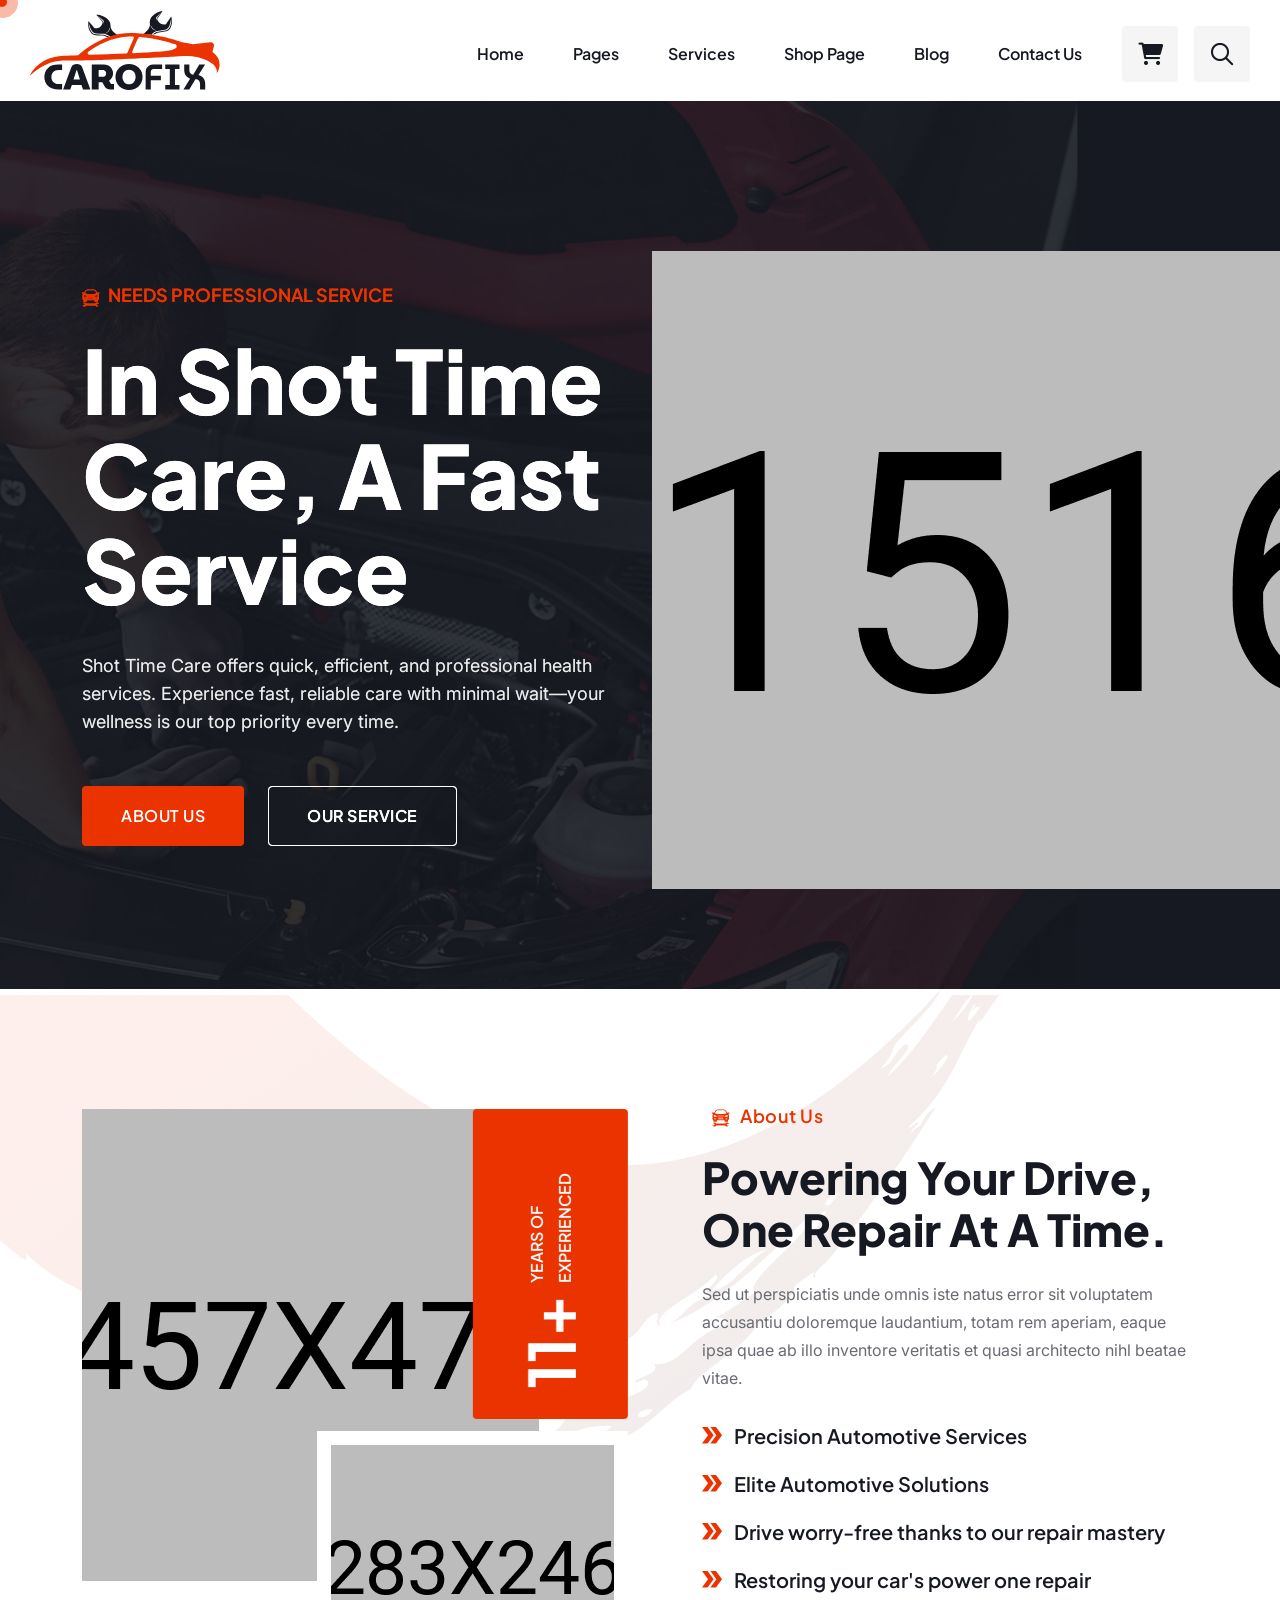
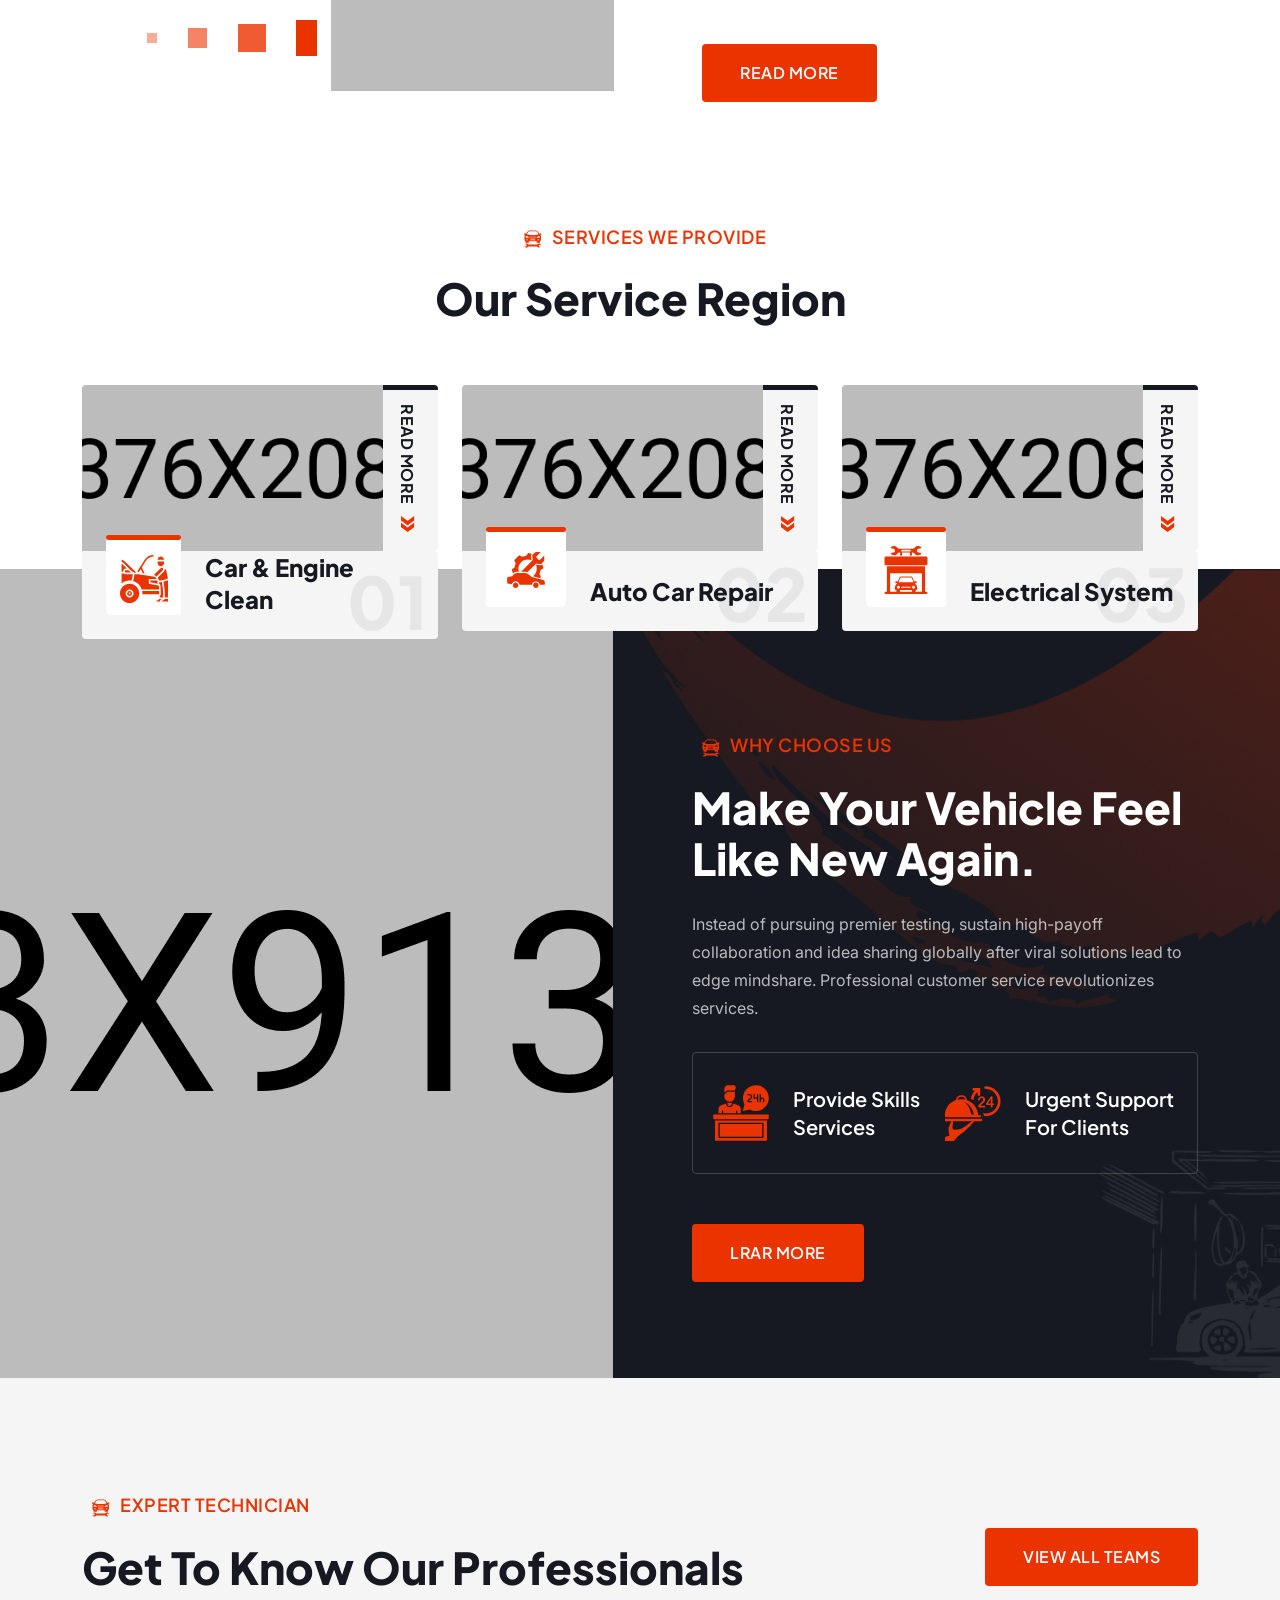
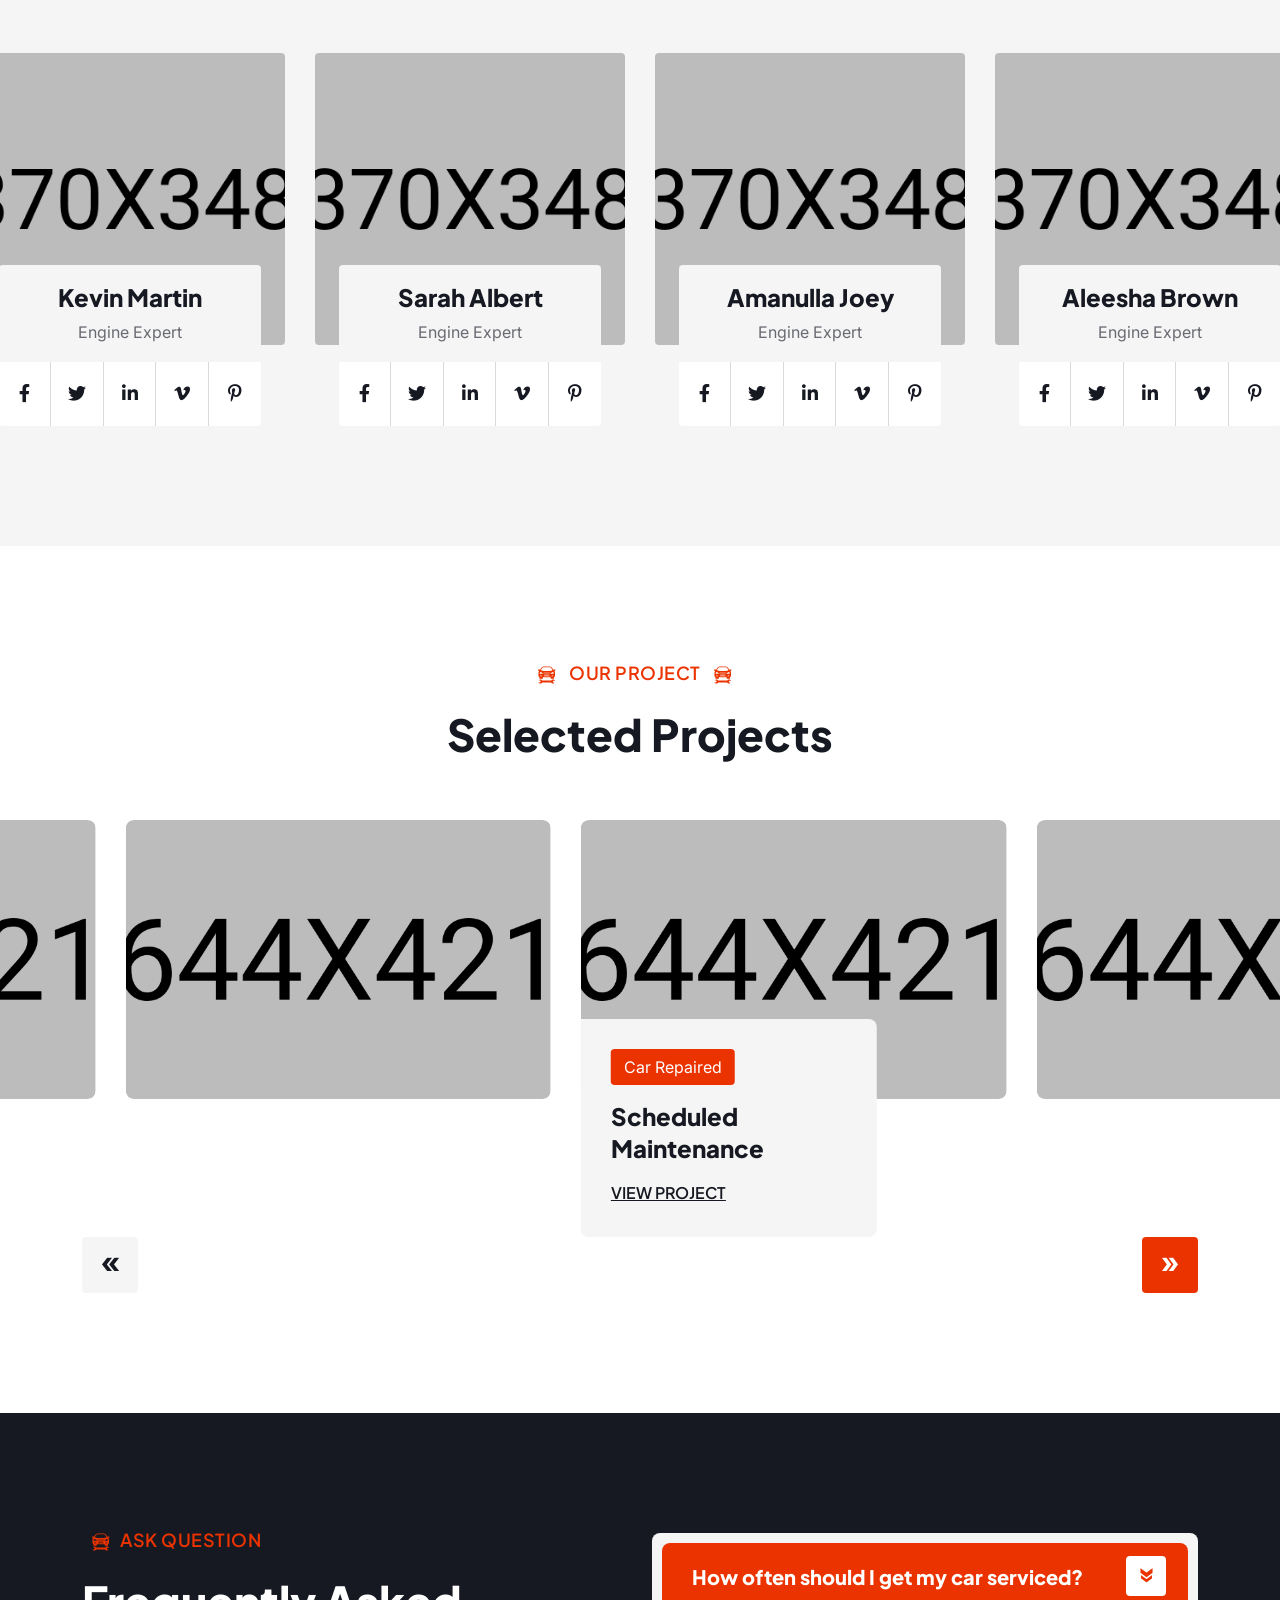
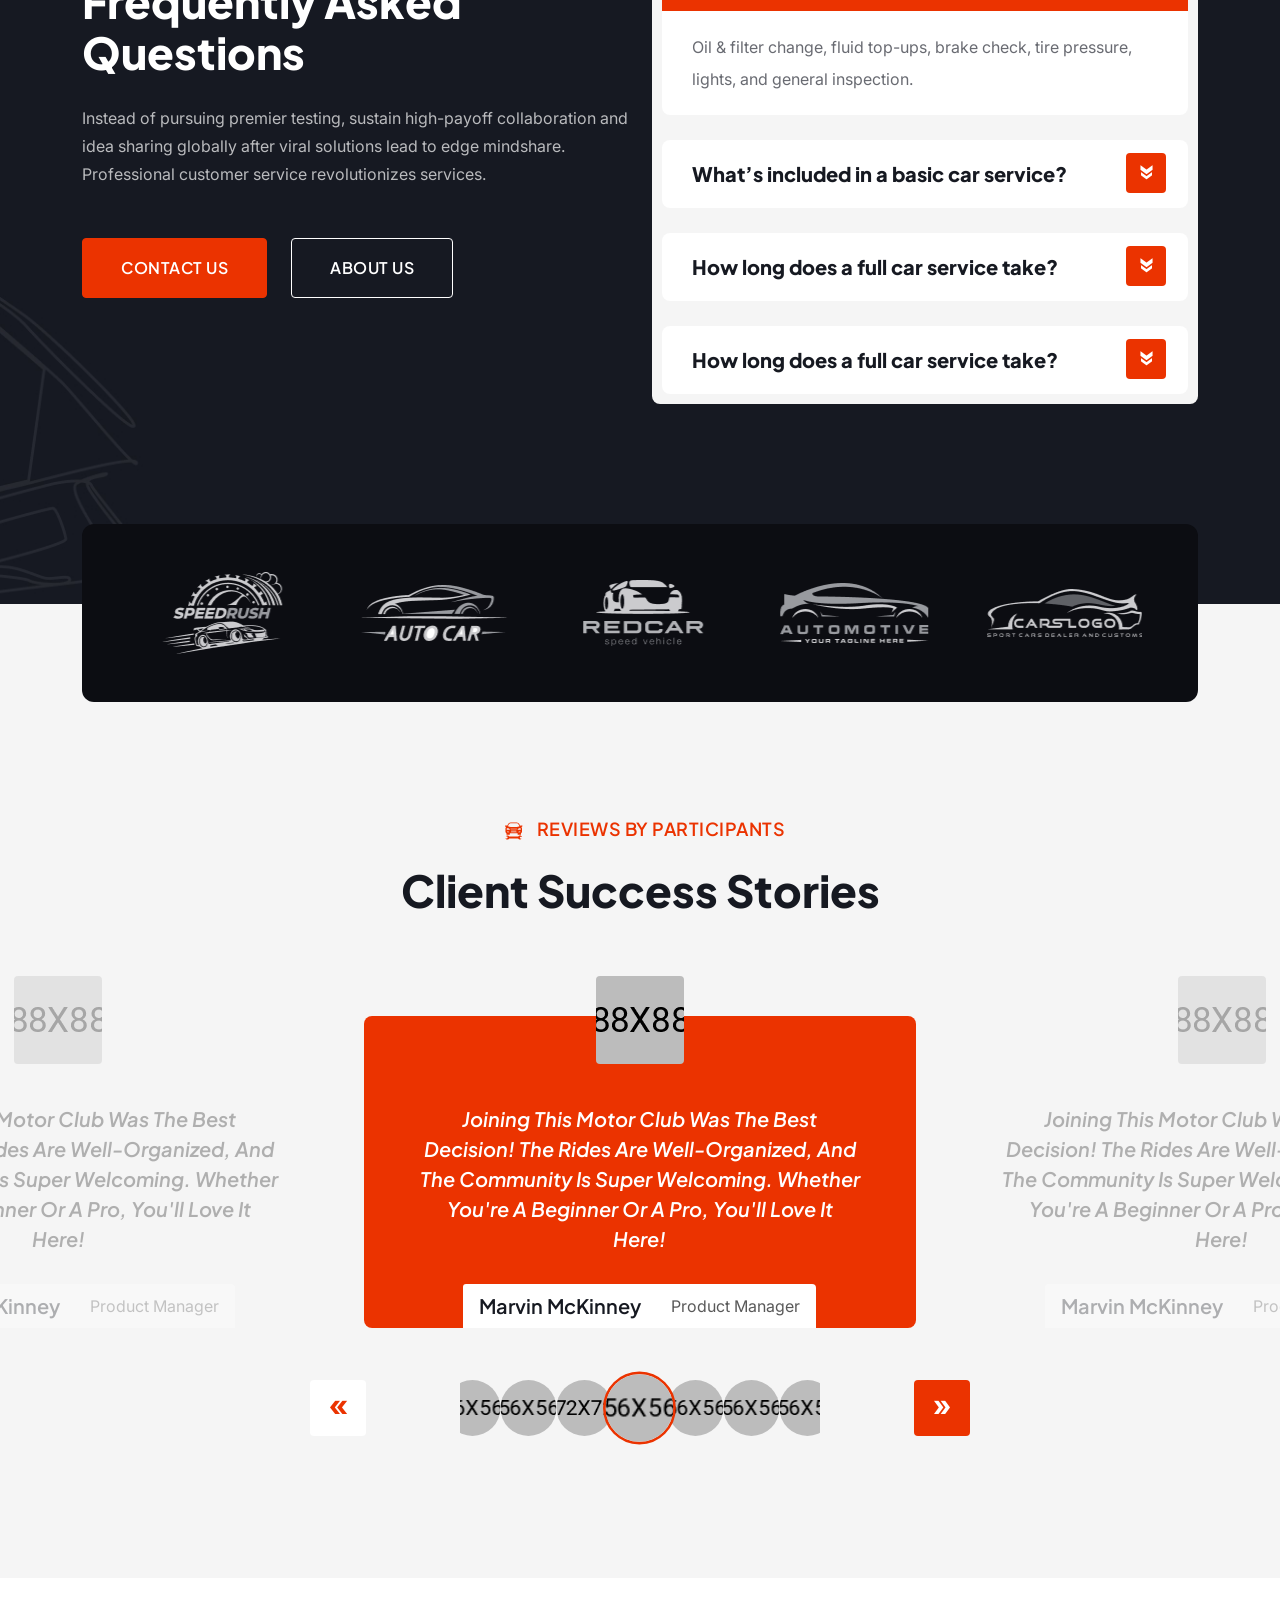
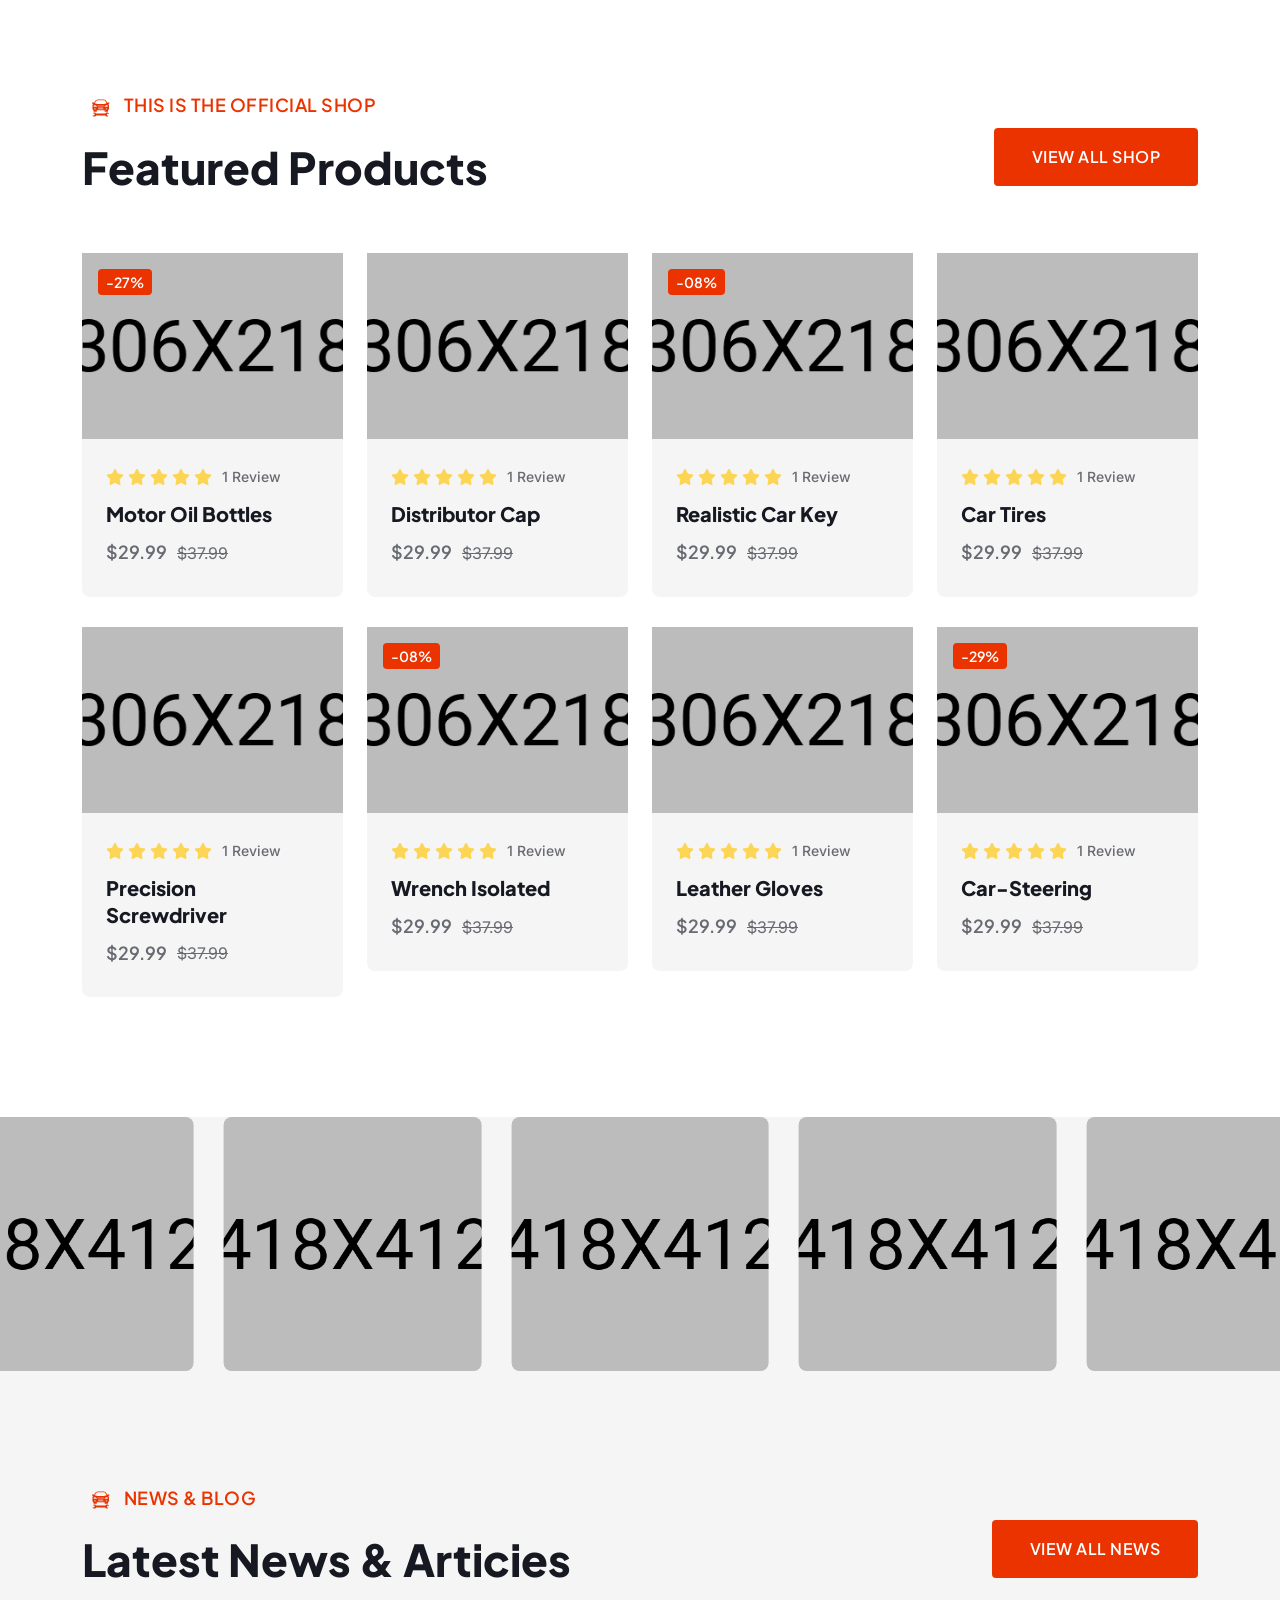
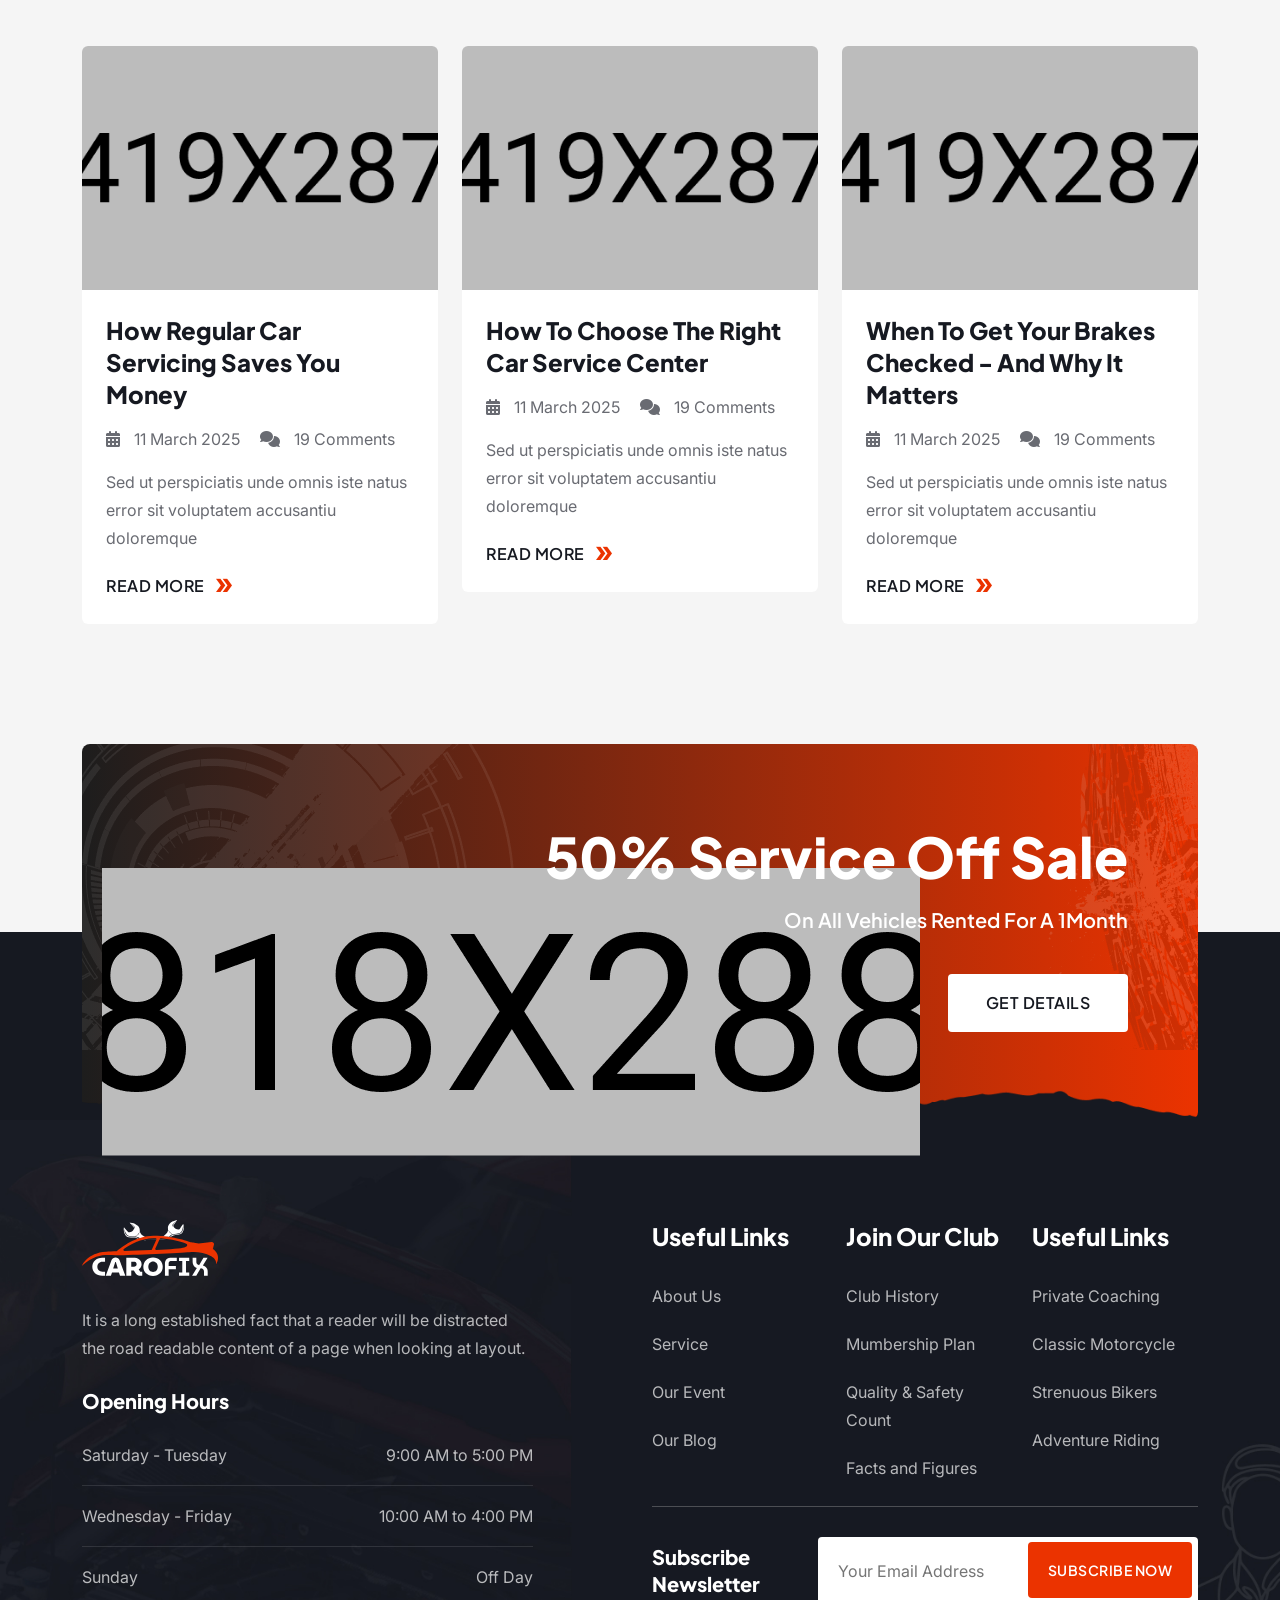
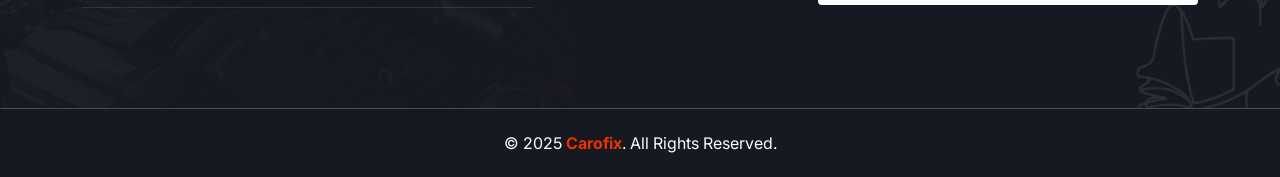
==== index.html @ 914c36d5 "Add site content" ====
<!DOCTYPE html>
<html lang="en">
    <!--<< Header Area >>-->
    <head>
        <!-- ========== Meta Tags ========== -->
        <meta charset="UTF-8">
        <meta http-equiv="X-UA-Compatible" content="IE=edge">
        <meta name="viewport" content="width=device-width, initial-scale=1">
        <meta name="author" content="Pixel-plus">
        <meta name="description" content="CaroFix - Car Service & Repair HTML Template">
        <!-- ======== Page title ============ -->
        <title>CaroFix - Car Service & Repair HTML Template</title>
        <!--<< Favcion >>-->
        <link rel="shortcut icon" href="assets/img/favicon.svg">
        <!--<< Bootstrap min.css >>-->
        <link rel="stylesheet" href="assets/css/bootstrap.min.css">
        <!--<< All Min Css >>-->
        <link rel="stylesheet" href="assets/css/all.min.css">
        <!--<< Animate.css >>-->
        <link rel="stylesheet" href="assets/css/animate.css">
        <!--<< Magnific Popup.css >>-->
        <link rel="stylesheet" href="assets/css/magnific-popup.css">
        <!--<< MeanMenu.css >>-->
        <link rel="stylesheet" href="assets/css/meanmenu.css">
        <!--<< Swiper Bundle.css >>-->
        <link rel="stylesheet" href="assets/css/swiper-bundle.min.css">
        <!--<< Nice Select.css >>-->
        <link rel="stylesheet" href="assets/css/nice-select.css">
        <!--<< Icomon.css >>-->
        <link rel="stylesheet" href="assets/css/icomon.css">
        <!--<< Main.css >>-->
        <link rel="stylesheet" href="assets/css/main.css">
    </head>
    <body>

       <!-- Preloader Start -->
        <div id="preloader" class="preloader">
            <div class="animation-preloader">
                <div class="spinner">                
                </div>
                <div class="txt-loading">
                    <span data-text-preloader="C" class="letters-loading">
                        C
                    </span>
                    <span data-text-preloader="A" class="letters-loading">
                        A
                    </span>
                    <span data-text-preloader="R" class="letters-loading">
                        R
                    </span>
                    <span data-text-preloader="O" class="letters-loading">
                        O
                    </span>
                    <span data-text-preloader="F" class="letters-loading">
                        F
                    </span>
                    <span data-text-preloader="I" class="letters-loading">
                        I
                    </span>
                    <span data-text-preloader="X" class="letters-loading">
                        X
                    </span>
                </div>
                <p class="text-center">Loading</p>
            </div>
            <div class="loader">
                <div class="row">
                    <div class="col-3 loader-section section-left">
                        <div class="bg"></div>
                    </div>
                    <div class="col-3 loader-section section-left">
                        <div class="bg"></div>
                    </div>
                    <div class="col-3 loader-section section-right">
                        <div class="bg"></div>
                    </div>
                    <div class="col-3 loader-section section-right">
                        <div class="bg"></div>
                    </div>
                </div>
            </div>
        </div>  

        <!-- GT Back To Top Start -->
        <button id="gt-back-top" class="gt-back-to-top show">
           <img src="assets/img/icon/up-arrow.svg" alt="">
        </button>

        <!-- GT MouseCursor Start -->
        <div class="mouseCursor cursor-outer"></div>
        <div class="mouseCursor cursor-inner"></div>

        <!-- Offcanvas Area Start -->
        <div class="fix-area">
            <div class="offcanvas__info">
                <div class="offcanvas__wrapper">
                    <div class="offcanvas__content">
                        <div class="offcanvas__top mb-5 d-flex justify-content-between align-items-center">
                            <div class="offcanvas__logo">
                                <a href="index.html">
                                    <img src="assets/img/logo/black-logo-2.svg" alt="logo-img">
                                </a>
                            </div>
                            <div class="offcanvas__close">
                                <button>
                                <i class="fas fa-times"></i>
                                </button>
                            </div>
                        </div>
                        <p class="text d-none d-xl-block">
                            Nullam dignissim, ante scelerisque the  is euismod fermentum odio sem semper the is erat, a feugiat leo urna eget eros. Duis Aenean a imperdiet risus.
                        </p>
                        <div class="mobile-menu fix mb-3"></div>
                        <div class="offcanvas__contact">
                            <h4>Contact Info</h4>
                            <ul>
                                <li class="d-flex align-items-center">
                                    <div class="offcanvas__contact-icon">
                                        <i class="fal fa-map-marker-alt"></i>
                                    </div>
                                    <div class="offcanvas__contact-text">
                                        <a target="_blank" href="#">Main Street, Melbourne, Australia</a>
                                    </div>
                                </li>
                                <li class="d-flex align-items-center">
                                    <div class="offcanvas__contact-icon mr-15">
                                        <i class="fal fa-envelope"></i>
                                    </div>
                                    <div class="offcanvas__contact-text">
                                        <a href="mailto:info@example.com"><span class="mailto:info@example.com">info@example.com</span></a>
                                    </div>
                                </li>
                                <li class="d-flex align-items-center">
                                    <div class="offcanvas__contact-icon mr-15">
                                        <i class="fal fa-clock"></i>
                                    </div>
                                    <div class="offcanvas__contact-text">
                                        <a target="_blank" href="#">Mod-friday, 09am -05pm</a>
                                    </div>
                                </li>
                                <li class="d-flex align-items-center">
                                    <div class="offcanvas__contact-icon mr-15">
                                        <i class="far fa-phone"></i>
                                    </div>
                                    <div class="offcanvas__contact-text">
                                        <a href="tel:+11002345909">+11002345909</a>
                                    </div>
                                </li>
                            </ul>
                            <div class="header-button mt-4">
                                
                            </div>
                            <a href="contact.php" class="gt-theme-btn">
                                <span class="gt-text-btn">
                                    <span class="gt-text-2">BOOKING NOW</span>
                                </span>
                            </a>
                            <div class="social-icon d-flex align-items-center">
                                <a href="#"><i class="fab fa-facebook-f"></i></a>
                                <a href="#"><i class="fab fa-twitter"></i></a>
                                <a href="#"><i class="fab fa-youtube"></i></a>
                                <a href="#"><i class="fab fa-linkedin-in"></i></a>
                            </div>
                        </div>
                    </div>
                </div>
            </div>
        </div>
        <div class="offcanvas__overlay"></div>

        <!-- Header Section Start -->
        <header id="header-sticky" class="header-1 bg-theme">
            <div class="bg-shape">
                <img src="assets/img/logo/bg-shape.png" alt="img">
            </div>
            <div class="container-fluid">
                <div class="mega-menu-wrapper">
                    <div class="header-main">
                        <div class="logo">
                            <a href="index.html" class="header-logo1">
                                <img src="assets/img/logo/black-logo.svg" alt="logo-img">
                            </a>
                        </div>
                        <div class="header-main-right-item">
                            <div class="head-top-wrapper">
                                <ul>
                                    <li>
                                        Welcome To Car Repair & Service Template
                                    </li>
                                    <li>
                                        /
                                    </li>
                                    <li>
                                        Office Hours: 9:00 AM–6:00 PM, Monday–Friday
                                    </li>
                                </ul>
                                <div class="gt-social-icon d-flex align-items-center">
                                    <a href="#"><i class="fab fa-facebook-f"></i></a>
                                    <a href="#"><i class="fab fa-twitter"></i></a>
                                    <a href="#"><i class="fab fa-vimeo-v"></i></a>
                                    <a href="#"><i class="fab fa-pinterest-p"></i></a>
                                </div>
                            </div>
                            <div class="header-right-area">
                                <div class="mean__menu-wrapper">
                                <div class="main-menu">
                                    <nav id="mobile-menu">
                                        <ul>
                                            <li class="has-dropdown active menu-thumb">
                                                <a href="index.html">
                                                    Home 
                                                </a>
                                                <ul class="submenu has-homemenu">
                                                    <li>
                                                        <div class="homemenu-items">
                                                            <div class="homemenu">
                                                                <div class="homemenu-thumb">
                                                                    <img src="assets/img/header/home-1.jpg" alt="img">
                                                                    <div class="demo-button">
                                                                        <a href="index.html" class="gt-theme-btn">
                                                                            <span class="gt-text-btn">
                                                                                <span class="gt-text-2"> Multi Page</span>
                                                                            </span>
                                                                        </a>
                                                                    </div>
                                                                </div>
                                                                <div class="homemenu-content text-center">
                                                                    <h4 class="homemenu-title">
                                                                    Home 01
                                                                    </h4>
                                                                </div>
                                                            </div>
                                                            <div class="homemenu">
                                                                <div class="homemenu-thumb mb-15">
                                                                    <img src="assets/img/header/home-2.jpg" alt="img">
                                                                    <div class="demo-button">
                                                                        <a href="index-2.html" class="gt-theme-btn">
                                                                            <span class="gt-text-btn">
                                                                                <span class="gt-text-2"> Multi Page</span>
                                                                            </span>
                                                                        </a>
                                                                    </div>
                                                                </div>
                                                                <div class="homemenu-content text-center">
                                                                    <h4 class="homemenu-title">
                                                                        Home 02
                                                                    </h4>
                                                                </div>
                                                            </div>
                                                            <div class="homemenu">
                                                                <div class="homemenu-thumb mb-15">
                                                                    <img src="assets/img/header/home-3.jpg" alt="img">
                                                                    <div class="demo-button">
                                                                        <a href="index-3.html" class="gt-theme-btn">
                                                                            <span class="gt-text-btn">
                                                                                <span class="gt-text-2">Multi Page</span>
                                                                            </span>
                                                                        </a>
                                                                    </div>
                                                                </div>
                                                                <div class="homemenu-content text-center">
                                                                    <h4 class="homemenu-title">
                                                                    Home 03
                                                                    </h4>
                                                                </div>
                                                            </div>
                                                        </div>
                                                    </li>
                                                </ul>
                                            </li>
                                            <li class="has-dropdown active d-xl-none">
                                                <a href="index.html" class="border-none">
                                                Home
                                                </a>
                                                <ul class="submenu">
                                                    <li><a href="index.html">Home 01</a></li>
                                                    <li><a href="index-2.html">Home 02</a></li>
                                                    <li><a href="index-3.html">Home 03</a></li>
                                                </ul>
                                            </li>
                                            <li class="has-dropdown">
                                                <a href="news.html">
                                                    Pages
                                                </a>
                                                <ul class="submenu">
                                                    <li><a href="about.html">About Us</a></li>
                                                    <li class="has-dropdown">
                                                        <a href="project-details.html">
                                                            Our project
                                                            <i class="fas fa-angle-right"></i>
                                                        </a>
                                                        <ul class="submenu">
                                                            <li><a href="project.html">Our project</a></li>
                                                            <li><a href="project-details.html">project Details</a></li>
                                                        </ul>
                                                    </li>
                                                    <li class="has-dropdown">
                                                        <a href="team-details.html">
                                                            Our Team
                                                            <i class="fas fa-angle-right"></i>
                                                        </a>
                                                        <ul class="submenu">
                                                            <li><a href="team.html">Our Team</a></li>
                                                            <li><a href="team-details.html">Team Details</a></li>
                                                        </ul>
                                                    </li>
                                                    <li><a href="pricing.html">Our Pricing</a></li>
                                                    <li><a href="coming-soon.html">Coming Soon</a></li>
                                                    <li><a href="404.html">404 Page</a></li>
                                                </ul>
                                            </li>
                                            <li>
                                                <a href="service-details.html">
                                                    Services
                                                </a>
                                                <ul class="submenu">
                                                    <li><a href="service.html">Service Page</a></li>
                                                    <li><a href="service-details.html">Service Details</a></li>
                                                </ul>
                                            </li>
                                             <li>
                                                <a href="shop-details.html">
                                                    Shop Page
                                                </a>
                                                    <ul class="submenu">
                                                        <li><a href="shop.html">Shop Grid</a></li>
                                                        <li><a href="shop-list.html">Shop List</a></li>
                                                        <li><a href="shop-cart.html">Shop Cart</a></li>
                                                        <li><a href="shop-details.html">Shop Details</a></li>
                                                        <li><a href="checkout.html">Checkout</a></li>
                                                    </ul>
                                                </li>
                                            <li>
                                                <a href="news-details.html">
                                                    Blog
                                                </a>
                                                <ul class="submenu">
                                                    <li><a href="news-grid.html">Blog Grid</a></li>
                                                    <li><a href="news.html">Blog Standard</a></li>
                                                    <li><a href="news-details.html">Blog Details</a></li>
                                                </ul>
                                            </li>
                                            <li>
                                                <a href="contact.html">Contact Us</a>
                                            </li>
                                        </ul>
                                    </nav>
                                </div>
                                </div>
                                <div class="header-right d-flex justify-content-end align-items-center">
                                    <div class="header-right-icon">
                                        <a href="shop-cart.html" class="cart-icon"><i class="fa-solid fa-cart-shopping"></i></a>
                                        <a href="#" class="main-header__search search-toggler">
                                            <i class="fa-regular fa-magnifying-glass"></i>
                                        </a>
                                    </div>
                                    <a href="contact.html" class="gt-theme-btn">
                                        <span class="gt-text-btn">
                                            <span class="gt-text-2">BOOKING NOW</span>
                                        </span>
                                    </a>
                                    <div class="header__hamburger d-xl-none my-auto">
                                        <div class="sidebar__toggle">
                                            <div class="header-bar">
                                                <span></span>
                                                <span></span>
                                            </div>
                                        </div>
                                    </div>
                                </div>
                            </div>
                        </div>
                    </div>
                </div>
            </div>
        </header>

        <!-- GT Search Start -->
        <div class="search-popup">
            <div class="search-popup__overlay search-toggler"></div>
            <div class="search-popup__content">
                <form role="search" method="get" class="search-popup__form" action="#">
                    <input type="text" id="search" name="search" placeholder="Search Here...">
                    <button type="submit" aria-label="search submit" class="search-btn">
                        <span><i class="fa-regular fa-magnifying-glass"></i></span>
                    </button>
                </form>
            </div>
        </div>

        <!-- GT Join Club Form Start -->
        <div class="modal modal-common-wrap fade" id="exampleModal1" tabindex="-1" aria-hidden="true">
            <div class="modal-dialog modal-dialog-centered modal-xl">
                <div class="modal-content">
                    <div class="modal-header">
                        <button type="button" class="btn-close" data-bs-dismiss="modal" aria-label="Close"></button>
                    </div>
                    <div class="modal-body">
                        <div class="gt-join-club-form">
                            <div class="gt-join-club-image">
                                <img src="assets/img/join-form.jpg" alt="img">
                            </div>
                            <div class="gt-join-club-content">
                                <div class="gt-join-content">
                                    <h3>JOIN OUR CLUB</h3>
                                    <p>
                                        Ride together, grow together—join our club and experience the thrill of true motorcycle brotherhood
                                    </p>
                                </div>
                                <form action="#">
                                    <div class="row g-4 justify-content-center">
                                        <div class="col-lg-12">
                                            <div class="form-clt">
                                                <span>Your Name</span>
                                                <input type="text" name="name" id="name" placeholder="Your Name">
                                            </div>
                                        </div>
                                        <div class="col-lg-12">
                                            <div class="form-clt">
                                                <span>Your Email</span>
                                                <input type="text" name="email" id="email01" placeholder="Email address">
                                            </div>
                                        </div>
                                        <div class="col-lg-12">
                                            <div class="form-clt">
                                                <span>Your Number</span>
                                                <input type="text" name="phone" id="phone" placeholder="Your Number">
                                            </div>
                                        </div>
                                        <div class="col-lg-12">
                                            <div class="form-clt">
                                                <span>Your City</span>
                                                <div class="form">
                                                    <select class="single-select w-100">
                                                        <option>Your City</option>
                                                        <option>Australia</option>
                                                        <option>Denmark</option>
                                                        <option>Portugal</option>
                                                    </select>
                                                </div>
                                            </div>
                                        </div>
                                        <div class="col-lg-12">
                                            <div class="form-clt">
                                                <span>Your Address Area</span>
                                                <div class="form">
                                                    <select class="single-select w-100">
                                                        <option>Select Area</option>
                                                        <option>Dhaka</option>
                                                        <option>Khulna</option>
                                                        <option>Kushtia</option>
                                                    </select>
                                                </div>
                                            </div>
                                        </div>
                                        <div class="col-lg-12">
                                            <div class="form-clt">
                                                <span>Select Your Ride</span>
                                                <div class="form">
                                                    <select class="single-select w-100">
                                                        <option>Select Ride</option>
                                                        <option>Bike Ride</option>
                                                        <option>Car Ride</option>
                                                        <option>Cycle Ride</option>
                                                    </select>
                                                </div>
                                            </div>
                                        </div>
                                        <div class="col-lg-12">
                                            <div class="form-clt">
                                                <span>Your Message</span>
                                                <textarea name="message" id="message01" placeholder="Type your message"></textarea>
                                            </div>
                                        </div>
                                        <div class="col-lg-12">
                                            <div class="gt-button text-center">
                                                <button type="submit" class="gt-theme-btn">
                                                    <span class="gt-icon-btn"><i class="icon-icon-1"></i></span>
                                                    <span class="gt-text-btn">
                                                        <span class="gt-text-2">SUBMIT NOW</span>
                                                    </span>
                                                </button>
                                            </div>
                                        </div>
                                    </div>
                                </form>
                            </div>
                        </div>
                    </div>
                </div>
            </div>
        </div>

        <!-- GT Shop Details Popup Start -->
        <div class="modal modal-common-wrap fade" id="exampleModal2" tabindex="-1" aria-hidden="true">
            <div class="modal-dialog style-shop-details modal-dialog-centered modal-xl">
                <div class="modal-content">
                    <div class="modal-header">
                        <button type="button" class="btn-close" data-bs-dismiss="modal" aria-label="Close"></button>
                    </div>
                    <div class="modal-body">
                       <div class="gt-shop-details-wrapper">
                        <div class="row g-4">
                            <div class="col-lg-6">
                                <div class="gt-shop-details-image">
                                    <img src="assets/img/inner/shop-details/details-01.jpg" alt="img">
                                    <span class="gt-box-text">(09% Of)</span>
                                </div>
                            </div>
                            <div class="col-lg-6">
                                <div class="gt-shop-details-content">
                                    <h6><span>Brand:</span> Carofix</h6>
                                    <h2>Full-Face Helmets</h2>
                                    <ul class="price-list">
                                        <li>
                                            Price: <span>$250.00</span>
                                        </li>
                                        <li>
                                            <del>$279.00</del>
                                        </li>
                                    </ul>
                                    <span class="eye-icon">
                                        <i class="fa-regular fa-eye"></i>
                                        16 people are viewing this right now
                                    </span>
                                    <ul class="color-list">
                                        <li>
                                            <span>Color:</span>
                                        </li>
                                        <li></li>
                                        <li></li>
                                        <li></li>
                                        <li></li>
                                    </ul>
                                    <div class="star">
                                        <i class="fa-solid fa-star"></i>
                                        <i class="fa-solid fa-star"></i>
                                        <i class="fa-solid fa-star"></i>
                                        <i class="fa-solid fa-star"></i>
                                        <i class="fa-solid fa-star"></i>
                                        <span>(79+ Review)</span>
                                    </div>
                                    <p>
                                        Hurry! Only 12 units left in stock!
                                    </p>
                                    <div class="cart-quantity">
                                        <p class="qty">
                                            <button class="qtyminus" aria-hidden="true">−</button>
                                            <input type="number" name="qty" id="qty2" min="1" max="10" step="1" value="1">
                                            <button class="qtyplus" aria-hidden="true">+</button>
                                        </p>
                                        <a href="shop-details.html" class="shop-btn theme-btn">Add to cart</a>
                                        <div class="icon-item">
                                            <a href="shop-details.html" class="icon">
                                                <i class="far fa-heart"></i>
                                            </a>
                                        </div>
                                    </div>
                                    <button type="submit" class="buy-btn">
                                        Buy It Now
                                    </button>
                                    <ul class="gt-list-items">
                                        <li>
                                            <span>Certification:</span> Meets DOT, ECE, or Snell safety standards
                                        </li>
                                        <li>
                                            <span>Maximum Protection:</span> Full coverage for your head, face, and chin
                                        </li>
                                    </ul>
                                    <div class="share-list">
                                        <span>Share With:</span>
                                        <a href="#"><i class="fab fa-facebook-f"></i></a>
                                        <a href="#"><i class="fab fa-twitter"></i></a>
                                        <a href="#"><i class="fab fa-vimeo-v"></i></a>
                                        <a href="#"><i class="fab fa-pinterest-p"></i></a>
                                    </div>
                                    <div class="gt-bank-list">
                                        <div class="">
                                            Guaranteed
                                            <span>Safe & Secure Checkout</span>
                                        </div>
                                        <img src="assets/img/inner/shop-details/pay_brand.png" alt="img">
                                    </div>
                                </div>
                            </div>
                        </div>
                       </div>
                    </div>
                </div>
            </div>
        </div>

        <!-- GT Hero Section Start -->
        <section class="gt-hero-section gt-hero-1 fix bg-cover" style="background-image: url('assets/img/home-1/hero/hero-bg.jpg');">
            <div class="gt-bg-shape">
                <img src="assets/img/home-1/hero/bg-shape.png" alt="img">
            </div>
            <div class="gt-array-button">
                <button class="array-prev"><i class="icon-icon-2"></i></button>
                <button class="array-next"><i class="icon-icon-3"></i></button>
            </div>
            <div class="container">
                <div class="swiper gt-hero-slider">
                    <div class="swiper-wrapper">
                        <div class="swiper-slide">
                            <div class="row g-4 align-items-center">
                                <div class="col-lg-6">
                                    <div class="gt-hero-content">
                                        <h6 class="wow fadeInUp"><img src="assets/img/home-1/hero/car-icon.svg" alt="img">NEEDS PROFESSIONAL SERVICE</h6>
                                        <h1 class="wow fadeInUp" data-wow-delay=".3s">
                                            In Shot Time Care, a Fast Service
                                        </h1>
                                        <p class="wow fadeInUp" data-wow-delay=".5s">
                                            Shot Time Care offers quick, efficient, and professional health services. Experience fast, reliable care with minimal wait—your wellness is our top priority every time.
                                        </p>
                                        <div class="gt-hero-button wow fadeInUp" data-wow-delay=".7s">
                                            <a href="about.html" class="gt-theme-btn">
                                                <span class="gt-text-btn">
                                                    <span class="gt-text-2">ABOUT US</span>
                                                </span>
                                            </a>
                                            <a href="service.html" class="gt-theme-btn gt-border-style">
                                                <span class="gt-text-btn">
                                                    <span class="gt-text-2">OUR SERVICE</span>
                                                </span>
                                            </a>
                                        </div>
                                    </div>
                                </div>
                                <div class="col-lg-6">
                                    <div class="gt-hero-image">
                                        <img src="assets/img/home-1/hero/hero-1.png" alt="img">
                                    </div>
                                </div>
                            </div>
                        </div>
                         <div class="swiper-slide">
                            <div class="row g-4 align-items-center">
                                <div class="col-lg-6">
                                    <div class="gt-hero-content">
                                        <h6 class="wow fadeInUp"><img src="assets/img/home-1/hero/car-icon.svg" alt="img">NEEDS PROFESSIONAL SERVICE</h6>
                                        <h1 class="wow fadeInUp" data-wow-delay=".3s">
                                            In Shot Time Care, a Fast Service
                                        </h1>
                                        <p class="wow fadeInUp" data-wow-delay=".5s">
                                            Shot Time Care offers quick, efficient, and professional health services. Experience fast, reliable care with minimal wait—your wellness is our top priority every time.
                                        </p>
                                        <div class="gt-hero-button wow fadeInUp" data-wow-delay=".7s">
                                            <a href="about.html" class="gt-theme-btn">
                                                <span class="gt-text-btn">
                                                    <span class="gt-text-2">ABOUT US</span>
                                                </span>
                                            </a>
                                            <a href="service.html" class="gt-theme-btn gt-border-style">
                                                <span class="gt-text-btn">
                                                    <span class="gt-text-2">OUR SERVICE</span>
                                                </span>
                                            </a>
                                        </div>
                                    </div>
                                </div>
                                <div class="col-lg-6">
                                    <div class="gt-hero-image">
                                        <img src="assets/img/home-1/hero/hero-2.png" alt="img">
                                    </div>
                                </div>
                            </div>
                        </div>
                         <div class="swiper-slide">
                            <div class="row g-4 align-items-center">
                                <div class="col-lg-6">
                                    <div class="gt-hero-content">
                                        <h6 class="wow fadeInUp"><img src="assets/img/home-1/hero/car-icon.svg" alt="img">NEEDS PROFESSIONAL SERVICE</h6>
                                        <h1 class="wow fadeInUp" data-wow-delay=".3s">
                                            In Shot Time Care, a Fast Service
                                        </h1>
                                        <p class="wow fadeInUp" data-wow-delay=".5s">
                                            Shot Time Care offers quick, efficient, and professional health services. Experience fast, reliable care with minimal wait—your wellness is our top priority every time.
                                        </p>
                                        <div class="gt-hero-button wow fadeInUp" data-wow-delay=".7s">
                                            <a href="about.html" class="gt-theme-btn">
                                                <span class="gt-text-btn">
                                                    <span class="gt-text-2">ABOUT US</span>
                                                </span>
                                            </a>
                                            <a href="service.html" class="gt-theme-btn gt-border-style">
                                                <span class="gt-text-btn">
                                                    <span class="gt-text-2">OUR SERVICE</span>
                                                </span>
                                            </a>
                                        </div>
                                    </div>
                                </div>
                                <div class="col-lg-6">
                                    <div class="gt-hero-image">
                                        <img src="assets/img/home-1/hero/hero-3.png" alt="img">
                                    </div>
                                </div>
                            </div>
                        </div>
                    </div>
                </div>
            </div>
        </section>

        <!-- GT About Section Start -->
        <section class="gt-about-section fix section-padding">
            <div class="gt-left-shape-1">
                <img src="assets/img/home-1/about/left-shape.png" alt="img">
            </div>
            <div class="container">
                <div class="gt-about-wrapper">
                    <div class="row g-4">
                        <div class="col-lg-6">
                            <div class="gt-about-image-items">
                                <div class="gt-box-shape">
                                    <img src="assets/img/home-1/about/box-shape.png" alt="img">
                                </div>
                                <div class="gt-about-image">
                                    <img src="assets/img/home-1/about/about-01.jpg" alt="img" class="gt-about-img-1 wow img-custom-anim-left">
                                    <div class="gt-about-image-2">
                                        <img src="assets/img/home-1/about/about-02.jpg" alt="img" class="wow img-custom-anim-right">
                                    </div>
                                    <div class="gt-counter-box">
                                        <h2><span class="gt-count">25</span>+</h2>
                                        <p>
                                            YEARS OF <br> EXPERIENCED
                                        </p>
                                    </div>
                                </div>
                            </div>
                        </div>
                        <div class="col-lg-6">
                            <div class="gt-about-content">
                                <div class="gt-section-title mb-0">
                                    <span class="wow fadeInUp"><img src="assets/img/sub-icon.svg" alt="img">About Us</span>
                                    <h2 class="wow fadeInUp" data-wow-delay=".3s">
                                        Powering Your Drive, One Repair at a Time.
                                    </h2>
                                </div>
                                <p class="gt-about-text wow fadeInUp" data-wow-delay=".5s">
                                    Sed ut perspiciatis unde omnis iste natus error sit voluptatem accusantiu doloremque laudantium, totam rem aperiam, eaque ipsa quae ab illo inventore veritatis et quasi architecto nihl beatae vitae.
                                </p>
                                <ul class="gt-about-list wow fadeInUp" data-wow-delay=".3s">
                                    <li>
                                        <i class="icon-icon-3"></i>
                                        Precision Automotive Services
                                    </li>
                                    <li>
                                        <i class="icon-icon-3"></i>
                                        Elite Automotive Solutions
                                    </li>
                                    <li>
                                        <i class="icon-icon-3"></i>
                                        Drive worry-free thanks to our repair mastery
                                    </li>
                                    <li>
                                        <i class="icon-icon-3"></i>
                                        Restoring your car's power one repair
                                    </li>
                                </ul>
                                <div class="gt-about-button wow fadeInUp" data-wow-delay=".3s">
                                    <a href="about.html" class="gt-theme-btn">
                                        <span class="gt-text-btn">
                                            <span class="gt-text-2">READ MORE</span>
                                        </span>
                                    </a>
                                </div>
                            </div>
                        </div>
                    </div>
                </div>
            </div>
        </section>

        <!-- GT Service Section Start -->
        <section class="gt-service-section">
            <div class="gt-car-shape">
                <img src="assets/img/home-1/service/car-shape.png" alt="img">
            </div>
            <div class="container">
                <div class="gt-service-wrapper">
                    <div class="gt-section-title text-center">
                        <span class="wow fadeInUp"><img src="assets/img/sub-icon.svg" alt="img">SERVICES WE PROVIDE</span>
                        <h2 class="wow fadeInUp" data-wow-delay=".3s">
                            Our Service Region
                        </h2>
                    </div>
                    <div class="row">
                        <div class="col-xl-4 col-lg-6 col-md-6 wow fadeInUp" data-wow-delay=".2s">
                            <div class="gt-service-card-items">
                                <div class="gt-thumb">
                                    <img src="assets/img/home-1/service/service-01.jpg" alt="img">
                                    <a href="service-details.html" class="gt-link-btn">
                                        READ MORE <i class="icon-icon-3"></i>
                                    </a>
                                </div>
                                <div class="gt-content">
                                    <div class="gt-icon">
                                        <svg xmlns="http://www.w3.org/2000/svg" width="48" height="48" viewBox="0 0 48 48" fill="none">
                                            <g clip-path="url(#clip0_2121_1063)">
                                              <path d="M30.3999 27.3321L37.5999 28.6415V27.0575C37.5999 26.5543 37.5343 26.0665 37.4104 25.6008H30.3999V27.3321Z" fill="#EB3300"/>
                                              <path d="M42.7709 15.2969C43.0439 15.0239 43.1998 14.6481 43.1998 14.2625C43.1998 13.4559 42.5439 12.8 41.7365 12.8C41.3463 12.8 40.9783 12.952 40.7021 13.2282L33.835 20.0961C34.8639 20.3649 35.7936 20.8465 36.5783 21.4903L42.7709 15.2969Z" fill="#EB3300"/>
                                              <path d="M39.8881 40.6374L39.5361 42.3999H43.2002V40.1761C43.2002 35.7405 42.7475 31.2983 41.8635 26.9487C40.9842 27.0753 40.0955 27.1511 39.2002 27.18V29.0151C40.0107 29.3999 40.5568 30.2288 40.5568 31.1815L40.8002 39.1761C40.8002 39.828 40.426 40.3776 39.8881 40.6374Z" fill="#EB3300"/>
                                              <path d="M43.9025 16.4282L37.6904 22.6407C38.3514 23.4931 38.8209 24.4938 39.0451 25.5841C41.8947 25.504 44.6682 24.9009 47.2963 23.7743L47.8873 23.5208L46.4002 16.0802C46.1865 15.0114 45.5529 14.12 44.7025 13.5337C44.7611 13.7681 44.8002 14.0099 44.8002 14.2626C44.8002 15.0817 44.4818 15.8497 43.9025 16.4282Z" fill="#EB3300"/>
                                              <path d="M40.8001 1.6001C39.0353 1.6001 37.6001 3.03525 37.6001 4.8001H44.0001C44.0001 3.03525 42.5649 1.6001 40.8001 1.6001Z" fill="#EB3300"/>
                                              <path d="M40.8001 11.1999C42.5649 11.1999 44.0001 9.76475 44.0001 7.9999V6.3999H37.6001V7.9999C37.6001 9.76475 39.0353 11.1999 40.8001 11.1999Z" fill="#EB3300"/>
                                              <path d="M20.7953 13.9586L22.716 18.2801L24.6008 18.5816L21.8145 12.3121L25.7328 5.98242C27.4312 3.23828 30.3727 1.6 33.6 1.6V0C29.8145 0 26.3648 1.92148 24.3719 5.14062L17.4199 16.3703L18.6055 17.4937L20.7953 13.9586Z" fill="#EB3300"/>
                                              <path d="M10.9259 15.3937L13.8665 17.6H16.3923L4.50088 6.33433C3.63838 5.51675 2.66572 5.02222 1.6001 4.86011V6.63042C2.1626 6.82729 2.67432 7.14331 3.10322 7.57183L10.9259 15.3937Z" fill="#EB3300"/>
                                              <path d="M38.9568 31.2054C38.9568 30.7839 38.6713 30.4519 38.2779 30.3902L28.8002 28.6679V24H36.701C35.865 22.7121 34.5072 21.7863 32.885 21.5273L18.3369 19.2H14.3811C14.2963 21.5585 13.8346 23.864 13.0049 26.0742C17.1268 27.2152 20.4178 30.3617 21.7514 34.4H39.0545L38.9568 31.2054Z" fill="#EB3300"/>
                                              <path d="M8.46856 15.2H5.9998C5.33809 15.2 4.7998 15.7382 4.7998 16.4C4.7998 17.0617 5.33809 17.6 5.9998 17.6H11.2076L9.83418 16.5656L8.46856 15.2Z" fill="#EB3300"/>
                                              <path d="M43.8122 44.9879L41.704 46.0414C41.6399 46.0734 41.6001 46.1383 41.6001 46.2105V46.4H48.0001V44H44.6802C44.5267 44.4207 44.2298 44.7793 43.8122 44.9879Z" fill="#EB3300"/>
                                              <path d="M47.9272 25.2449C46.4694 25.8695 44.9694 26.3425 43.439 26.6687C44.3382 31.1097 44.7999 35.6464 44.7999 40.1761V42.4H47.9999V25.2136L47.9272 25.2449Z" fill="#EB3300"/>
                                              <path d="M39.1779 44C39.017 44.4008 38.7217 44.7328 38.3268 44.9312L36.1049 46.0426C36.0408 46.0742 36.001 46.1391 36.001 46.2113C36.0002 46.3152 36.085 46.4 36.1889 46.4H40.0002V46.2113C40.0002 45.5297 40.3787 44.9176 40.9881 44.6121L42.2115 44H39.1779Z" fill="#EB3300"/>
                                              <path d="M3.1998 16.4C3.1998 14.8559 4.45566 13.6 5.9998 13.6H6.86855L1.97168 8.70317C1.8584 8.5895 1.73184 8.4938 1.60059 8.40552V16.8H3.24121C3.22129 16.668 3.1998 16.5368 3.1998 16.4Z" fill="#EB3300"/>
                                              <path d="M11.4177 25.744C12.2345 23.6433 12.6931 21.448 12.781 19.1999H6.0001C5.23994 19.1999 4.55205 18.8937 4.04658 18.3999H1.6001V28.4097C3.85596 26.6069 6.68408 25.5999 9.6001 25.5999C10.2185 25.5999 10.8224 25.6593 11.4177 25.744Z" fill="#EB3300"/>
                                              <path d="M39.2001 39.2L39.1024 36H22.1665C22.3153 36.7785 22.4001 37.5793 22.4001 38.4V39.2H39.2001Z" fill="#EB3300"/>
                                              <path d="M9.60019 36C8.27715 36 7.2002 37.077 7.2002 38.4C7.2002 39.723 8.27715 40.8 9.60019 40.8C10.9232 40.8 12.0002 39.723 12.0002 38.4C12.0002 37.077 10.9232 36 9.60019 36ZM10.4002 39.2H8.8002V37.6H10.4002V39.2Z" fill="#EB3300"/>
                                              <path d="M9.6 28.8C4.30625 28.8 0 33.1063 0 38.4C0 43.6938 4.30625 48 9.6 48C14.8937 48 19.2 43.6938 19.2 38.4C19.2 33.1063 14.8937 28.8 9.6 28.8ZM9.6 42.4C7.39453 42.4 5.6 40.6055 5.6 38.4C5.6 36.1946 7.39453 34.4 9.6 34.4C11.8055 34.4 13.6 36.1946 13.6 38.4C13.6 40.6055 11.8055 42.4 9.6 42.4Z" fill="#EB3300"/>
                                            </g>
                                            <defs>
                                              <clipPath id="clip0_2121_1063">
                                                <rect width="48" height="48" fill="white"/>
                                              </clipPath>
                                            </defs>
                                        </svg>
                                    </div>
                                    <h3><a href="service-details.html">Car & Engine Clean</a></h3>
                                    <span class="gt-number">
                                        01
                                    </span>
                                </div>
                                <a href="service-details.html" class="gt-link-btn-2">
                                    READ MORE <i class="icon-icon-3"></i>
                                </a>
                            </div>
                        </div>
                        <div class="col-xl-4 col-lg-6 col-md-6 wow fadeInUp" data-wow-delay=".4s">
                            <div class="gt-service-card-items">
                                <div class="gt-thumb">
                                    <img src="assets/img/home-1/service/service-02.jpg" alt="img">
                                    <a href="service-details.html" class="gt-link-btn">
                                        READ MORE <i class="icon-icon-3"></i>
                                    </a>
                                </div>
                                <div class="gt-content">
                                    <div class="gt-icon">
                                        <svg xmlns="http://www.w3.org/2000/svg" width="38" height="38" viewBox="0 0 38 38" fill="none">
                                            <path fill-rule="evenodd" clip-rule="evenodd" d="M25.0853 9.76739L14.1219 20.7309C14.0707 20.7821 14.107 20.8696 14.1795 20.8694C17.2392 20.8637 18.9266 20.8618 20.2887 21.2912C20.3182 21.3005 20.3485 21.2931 20.3705 21.2713L28.4799 13.1619C28.892 12.7497 29.4243 12.5618 30.0141 12.6355L33.1331 13.0251C33.7173 13.0981 34.2508 12.9151 34.6673 12.4987L36.8065 10.3593C37.1843 9.98147 37.3672 9.51395 37.3458 8.98L37.1762 4.76185C37.1733 4.6911 37.0878 4.6577 37.0378 4.70771C35.7162 6.02934 34.3944 7.35107 33.0728 8.6727C32.6619 9.08358 31.9917 9.08349 31.581 8.6727L29.5748 6.66649C29.164 6.25561 29.164 5.58554 29.5748 5.17465C30.8965 3.85302 32.2182 2.5313 33.5399 1.20957C33.5901 1.15946 33.5565 1.07392 33.4858 1.07114L29.2677 0.901601C28.7337 0.880097 28.266 1.06298 27.8881 1.44074L25.7488 3.58019C25.3324 3.99654 25.1493 4.53002 25.2223 5.11418L25.6121 8.23312C25.6855 8.82304 25.4974 9.35536 25.0853 9.76739ZM27.6907 31.8373C26.7993 32.204 26.1066 33.0347 26.1066 34.3326C26.1066 35.8611 27.3454 37.0999 28.8739 37.0999C30.4024 37.0999 31.6412 35.8611 31.6412 34.3326C31.6412 33.0075 30.9388 32.204 30.0292 31.8259L30.0288 31.8267C29.2638 31.521 28.4603 31.5505 27.6932 31.8363C27.6923 31.8366 27.6915 31.8369 27.6907 31.8373ZM10.5958 32.3758C9.51518 31.2952 7.7627 31.2952 6.68212 32.3758C5.60154 33.4563 5.60154 35.2088 6.68212 36.2894C7.76279 37.37 9.51518 37.37 10.5958 36.2894C11.6763 35.2088 11.6763 33.4563 10.5958 32.3758ZM23.8299 25.22C24.578 25.8783 26.5371 26.6115 27.417 26.8585C30.0093 27.5861 32.8989 28.1546 35.4577 28.732C36.617 28.9936 37.6253 29.7493 37.8106 30.9099C37.9277 31.6437 37.8501 32.5516 37.8126 33.4034C37.8043 33.5917 37.6385 33.7237 37.4441 33.7237H32.8914C32.8508 33.7237 32.8169 33.6944 32.8111 33.6542C32.5925 32.153 31.6483 31.1676 30.4805 30.7002L30.4809 30.6993C28.2032 29.789 25.3341 30.9361 24.937 33.6542C24.9311 33.6943 24.8973 33.7236 24.8567 33.7236H12.6466C12.6068 33.7236 12.5734 33.6955 12.5666 33.6561C12.4248 32.8268 12.0267 32.0848 11.4566 31.5147C9.27614 29.3343 5.57716 30.3676 4.79121 33.2917C4.78007 33.3333 4.7387 33.3588 4.69655 33.3502L0.857609 32.5614C0.493193 32.4865 0.126953 32.2408 0.126953 31.8642V27.222C0.126953 26.5759 0.696617 26.1391 1.32945 25.9991L5.1082 25.1627C5.23511 25.1348 5.35406 25.066 5.44353 24.9584C7.83364 22.0798 8.17425 22.08 12.9508 22.0827C13.3203 22.0829 13.715 22.0831 14.1374 22.0823C17.2315 22.0752 18.7917 22.0798 19.9748 22.4668C21.1235 22.8428 22.0348 23.6407 23.8299 25.22ZM29.1434 14.243C29.1312 14.2125 29.1377 14.1796 29.1607 14.1561C29.3659 13.9466 29.5166 13.7673 29.8671 13.8111L32.9861 14.2008C33.8387 14.3073 34.6606 14.0632 35.3068 13.5184C35.3524 13.4799 35.422 13.5018 35.4375 13.5594L36.3714 17.0447C36.3806 17.0792 36.3671 17.1143 36.3372 17.1338L33.6035 18.909C33.5822 18.9229 33.5695 18.9436 33.5669 18.9689C33.4247 20.3849 33.051 21.7552 32.4757 23.0296C32.4652 23.0528 32.4658 23.0771 32.4773 23.0999L33.9592 26.0083C33.9754 26.0402 33.9695 26.0772 33.9443 26.1026L33.1118 26.9351C33.0917 26.9552 33.0649 26.963 33.0372 26.957C31.25 26.5682 29.4601 26.17 27.7452 25.6884C27.3574 25.5796 26.7732 25.3766 26.1951 25.1361C26.1372 25.112 26.1272 25.0349 26.177 24.9968C29.5288 22.4327 30.6493 18.0136 29.1434 14.243ZM14.0593 11.1472C11.4592 13.7474 10.7365 17.514 11.8912 20.7626C11.9101 20.8156 11.8712 20.8707 11.815 20.8708C8.56142 20.8827 7.49831 21.0234 6.03316 22.4687C5.98881 22.5124 5.91393 22.4922 5.8978 22.4319L4.78804 18.2901C4.77882 18.2555 4.79226 18.2205 4.82222 18.201L7.55591 16.4258C7.57723 16.4118 7.5899 16.3911 7.59249 16.3659C7.73466 14.9498 8.10839 13.5795 8.68372 12.3051C8.69418 12.2819 8.69361 12.2576 8.68209 12.2349L7.20023 9.32656C7.18401 9.29469 7.18986 9.25763 7.21511 9.23238L12.1447 4.30288C12.17 4.27763 12.2071 4.27168 12.2389 4.2879L15.1445 5.76841C15.1672 5.77993 15.1915 5.78061 15.2146 5.77014C16.501 5.19203 17.8741 4.82397 19.2772 4.6816C19.3026 4.67901 19.3232 4.66643 19.3371 4.64502L21.1133 1.90998C21.1328 1.88003 21.1678 1.8665 21.2024 1.87581L24.6878 2.8097C24.7454 2.82515 24.7673 2.89485 24.7288 2.94045C24.184 3.58662 23.9398 4.40858 24.0463 5.26115L24.4361 8.38029C24.4798 8.73069 24.3006 8.88141 24.091 9.08656C24.0676 9.1095 24.0347 9.11603 24.0042 9.10384C20.6836 7.77779 16.7479 8.45853 14.0593 11.1472Z" fill="#EB3300"/>
                                          </svg>
                                    </div>
                                    <h3><a href="service-details.html">Auto Car Repair</a></h3>
                                    <span class="gt-number">
                                        02
                                    </span>
                                </div>
                                <a href="service-details.html" class="gt-link-btn-2">
                                    READ MORE <i class="icon-icon-3"></i>
                                </a>
                            </div>
                        </div>
                        <div class="col-xl-4 col-lg-6 col-md-6 wow fadeInUp" data-wow-delay=".6s">
                            <div class="gt-service-card-items">
                                <div class="gt-thumb">
                                    <img src="assets/img/home-1/service/service-03.jpg" alt="img">
                                    <a href="service-details.html" class="gt-link-btn">
                                        READ MORE <i class="icon-icon-3"></i>
                                    </a>
                                </div>
                                <div class="gt-content">
                                    <div class="gt-icon">
                                        <svg xmlns="http://www.w3.org/2000/svg" width="48" height="48" viewBox="0 0 48 48" fill="none">
                                            <path d="M44.0972 10.5186H3.90248C3.14573 10.5186 2.53223 11.1321 2.53223 11.8888V17.928C2.53223 18.6847 3.14573 19.2982 3.90248 19.2982H44.0971C44.8539 19.2982 45.4674 18.6847 45.4674 17.928V11.8888C45.4675 11.1321 44.854 10.5186 44.0972 10.5186Z" fill="#EB3300"/>
                                            <path d="M44.4197 45.8133H43.1014V20.3171H4.89829V45.8133H3.57998C3.00135 45.8133 2.53223 46.2823 2.53223 46.861C2.53223 47.4397 3.00135 47.9088 3.57998 47.9088H44.4196C44.9983 47.9088 45.4674 47.4397 45.4674 46.861C45.4675 46.2824 44.9984 45.8133 44.4197 45.8133ZM31.5493 42.6807C30.7247 42.6807 30.059 42.0149 30.059 41.1905C30.059 40.3659 30.7248 39.6957 31.5493 39.6957C32.3737 39.6957 33.0395 40.3659 33.0395 41.1905C33.0395 42.0149 32.3738 42.6807 31.5493 42.6807ZM16.5385 36.25L18.0601 32.2555C18.2543 31.7457 18.7508 31.4035 19.2959 31.4035H28.7037C29.2488 31.4035 29.7452 31.7457 29.9394 32.2555L31.461 36.25H16.5385ZM28.7849 41.1884C28.7849 41.4321 28.5877 41.6293 28.344 41.6293H19.6557C19.412 41.6293 19.2148 41.4321 19.2148 41.1884C19.2148 40.9448 19.412 40.7475 19.6557 40.7475H28.344C28.5877 40.7475 28.7849 40.9448 28.7849 41.1884ZM17.9408 41.1905C17.9408 42.0149 17.275 42.6807 16.4505 42.6807C15.6261 42.6807 14.9603 42.0149 14.9603 41.1905C14.9603 40.3659 15.6261 39.6957 16.4505 39.6957C17.275 39.6957 17.9408 40.3659 17.9408 41.1905ZM17.9848 45.2687V43.9858H30.0149V45.2687C30.0149 45.5116 30.1606 45.7181 30.3678 45.8133H17.632C17.8392 45.7182 17.9848 45.5117 17.9848 45.2687ZM33.2423 45.8133C33.4495 45.7181 33.5952 45.5116 33.5952 45.2687V43.9858H34.0219C34.7054 43.9858 35.2565 43.4348 35.2565 42.7513C35.2047 42.4116 35.5999 40.1617 33.7485 38.2011L32.7389 37.134L32.7183 37.0801C32.8748 37.1112 33.039 37.132 33.2128 37.132C34.0811 37.132 34.7846 36.7118 34.7846 36.1919C34.7846 35.6749 34.0811 35.2546 33.2128 35.2546C32.79 35.2546 32.4074 35.3554 32.1239 35.5173L30.7634 31.9401C30.4372 31.0847 29.6171 30.5202 28.7043 30.5202H19.2953C18.3826 30.5202 17.5625 31.0846 17.2362 31.9401L15.876 35.5165C15.5938 35.3552 15.2127 35.2547 14.7907 35.2547C13.9224 35.2547 13.2151 35.675 13.2151 36.192C13.2151 36.7119 13.9224 37.1321 14.7907 37.1321C14.9631 37.1321 15.1259 37.1115 15.2811 37.0809L15.2609 37.1341L14.2512 38.2012C12.3997 40.171 12.7955 42.4123 12.7432 42.7514C12.7432 43.4348 13.2944 43.9859 13.9778 43.9859H14.4045V45.2688C14.4045 45.5117 14.5502 45.7182 14.7574 45.8134H8.09798V27.2884H39.9017V45.8134L33.2423 45.8133Z" fill="#EB3300"/>
                                            <path d="M12.2542 6.32287L9.11559 7.01465C8.65781 7.11131 8.51024 7.68609 8.85618 7.9964C9.66506 8.73403 10.7384 9.18168 11.9185 9.18168C13.2818 9.18168 14.5027 8.5814 15.3319 7.63518C15.9473 6.93318 16.863 6.5669 17.799 6.5669H18.1093V9.50212H20.1339V6.56709H27.8661V9.50231H29.8907V6.56709H30.2061C31.137 6.56709 32.0527 6.93337 32.6681 7.63537C33.5024 8.58159 34.7182 9.18187 36.0815 9.18187C37.2617 9.18187 38.335 8.73421 39.1387 7.99659C39.4847 7.68121 39.3371 7.1115 38.8793 7.01484L35.7407 6.32306C35.3693 6.24168 35.0997 5.91103 35.0997 5.52946V3.74887C35.0997 3.36225 35.3693 3.03665 35.7407 2.95021L38.8844 2.2635C39.3422 2.16178 39.4897 1.59206 39.1438 1.27659C38.3349 0.538965 37.2616 0.0913086 36.0815 0.0913086C34.7182 0.0913086 33.4972 0.69159 32.6681 1.63771C32.0527 2.33972 31.137 2.706 30.201 2.706H17.7991C16.8631 2.706 15.9474 2.33972 15.332 1.63771C14.5027 0.69159 13.2818 0.0913086 11.9185 0.0913086C10.7383 0.0913086 9.66496 0.544027 8.86124 1.27659C8.51531 1.59196 8.66287 2.16178 9.12065 2.2635L12.2542 2.95021C12.6256 3.03665 12.8952 3.36225 12.8952 3.74887V5.52421C12.8952 5.91084 12.6257 6.2415 12.2542 6.32287ZM20.1035 3.74887H27.8967C28.3901 3.74887 28.787 4.14562 28.787 4.63912C28.787 5.12747 28.3902 5.52937 27.8967 5.52937H20.1035C19.6101 5.52937 19.2132 5.12747 19.2132 4.63912C19.2133 4.14562 19.6101 3.74887 20.1035 3.74887Z" fill="#EB3300"/>
                                          </svg>
                                    </div>
                                    <h3><a href="service-details.html">Electrical System</a></h3>
                                    <span class="gt-number">
                                        03
                                    </span>
                                </div>
                                <a href="service-details.html" class="gt-link-btn-2">
                                    READ MORE <i class="icon-icon-3"></i>
                                </a>
                            </div>
                        </div>
                    </div>
                </div>
            </div>
        </section>

        <!-- GT Why Choose Section Start -->
        <section class="gt-why-choose-section fix bg-cover" style="background-image: url('assets/img/home-1/why-choose-bg.jpg');">
            <div class="container">
                <div class="gt-why-choose-wrapper">
                    <div class="row g-4 align-items-center">
                        <div class="col-xl-6">
                            <div class="gt-why-choose-image">
                                <img src="assets/img/home-1/choose-image.png" alt="img" class="wow img-custom-anim-left">
                            </div>
                        </div>
                        <div class="col-xl-6">
                            <div class="gt-why-choose-content">
                                <div class="gt-section-title mb-0">
                                    <span class="wow fadeInUp"><img src="assets/img/sub-icon.svg" alt="img">WHY CHOOSE US</span>
                                    <h2 class="text-white wow fadeInUp" data-wow-delay=".3s">
                                        Make your vehicle feel like new Again.
                                    </h2>
                                </div>
                                <p class="gt-choose-text wow fadeInUp" data-wow-delay=".5s">
                                    Instead of pursuing premier testing, sustain high-payoff collaboration and idea sharing globally after viral solutions lead to edge mindshare. Professional customer service revolutionizes services.
                                </p>
                                <ul class="gt-icon-items wow fadeInUp" data-wow-delay=".3s">
                                    <li>
                                        <div class="icon">
                                            <svg xmlns="http://www.w3.org/2000/svg" width="56" height="56" viewBox="0 0 56 56" fill="none">
                                                <g clip-path="url(#clip0_2020_1504)">
                                                  <path d="M55.125 29.5312H0.875C0.512563 29.5312 0.21875 29.8251 0.21875 30.1875V33.4688C0.21875 33.8312 0.512563 34.125 0.875 34.125H55.125C55.4874 34.125 55.7812 33.8312 55.7812 33.4688V30.1875C55.7812 29.8251 55.4874 29.5312 55.125 29.5312Z" fill="#EB3300"/>
                                                  <path d="M1.96875 55.125C1.96875 55.299 2.03789 55.466 2.16096 55.589C2.28403 55.7121 2.45095 55.7812 2.625 55.7812H53.375C53.549 55.7812 53.716 55.7121 53.839 55.589C53.9621 55.466 54.0312 55.299 54.0312 55.125V35.4375H1.96875V55.125ZM5.46875 38.2812C5.46875 38.1072 5.53789 37.9403 5.66096 37.8172C5.78403 37.6941 5.95095 37.625 6.125 37.625H49.875C50.049 37.625 50.216 37.6941 50.339 37.8172C50.4621 37.9403 50.5312 38.1072 50.5312 38.2812V52.2812C50.5312 52.4553 50.4621 52.6222 50.339 52.7453C50.216 52.8684 50.049 52.9375 49.875 52.9375H6.125C5.95095 52.9375 5.78403 52.8684 5.66096 52.7453C5.53789 52.6222 5.46875 52.4553 5.46875 52.2812V38.2812Z" fill="#EB3300"/>
                                                  <path d="M49.2188 38.9375H6.78125V51.625H49.2188V38.9375Z" fill="#EB3300"/>
                                                  <path d="M15.4499 5.46875H21.875L22.6345 3.19375C22.7479 2.8541 22.779 2.49234 22.7252 2.13831C22.6714 1.78428 22.5341 1.44812 22.3248 1.15755C22.1155 0.866985 21.8402 0.630329 21.5214 0.467101C21.2027 0.303874 20.8497 0.21875 20.4916 0.21875H14.875C13.9467 0.21875 13.0565 0.587499 12.4001 1.24388C11.7437 1.90025 11.375 2.79049 11.375 3.71875V7.82163L12.5125 6.68412C12.8975 6.29751 13.3554 5.99105 13.8595 5.78244C14.3637 5.57383 14.9042 5.46721 15.4499 5.46875Z" fill="#EB3300"/>
                                                  <path d="M8.96875 26.0312C8.96875 25.8572 9.03789 25.6903 9.16096 25.5672C9.28403 25.4441 9.45095 25.375 9.625 25.375C9.79905 25.375 9.96597 25.4441 10.089 25.5672C10.2121 25.6903 10.2812 25.8572 10.2812 26.0312V28.2188H22.9688V26.0312C22.9688 25.8572 23.0379 25.6903 23.161 25.5672C23.284 25.4441 23.451 25.375 23.625 25.375C23.799 25.375 23.966 25.4441 24.089 25.5672C24.2121 25.6903 24.2812 25.8572 24.2812 26.0312V28.2188H27.7812V24.0966C27.7789 23.247 27.5172 22.4184 27.0312 21.7215C26.5453 21.0246 25.8582 20.4927 25.0618 20.1968L20.125 18.375V18.8125C20.125 19.7408 19.7563 20.631 19.0999 21.2874C18.4435 21.9438 17.5533 22.3125 16.625 22.3125C15.6967 22.3125 14.8065 21.9438 14.1501 21.2874C13.4937 20.631 13.125 19.7408 13.125 18.8125V18.375L8.18738 20.1968C7.39113 20.4928 6.70421 21.0248 6.21841 21.7217C5.73261 22.4186 5.47107 23.2471 5.46875 24.0966V28.2188H8.96875V26.0312Z" fill="#EB3300"/>
                                                  <path d="M14.4375 17.5552V18.8126C14.4375 19.3927 14.668 19.9491 15.0782 20.3593C15.4884 20.7696 16.0448 21.0001 16.625 21.0001C17.2052 21.0001 17.7616 20.7696 18.1718 20.3593C18.582 19.9491 18.8125 19.3927 18.8125 18.8126V17.5552C17.3987 18.065 15.8513 18.065 14.4375 17.5552Z" fill="#EB3300"/>
                                                  <path d="M16.625 16.625C18.0174 16.625 19.3527 16.0719 20.3373 15.0873C21.3219 14.1028 21.875 12.7674 21.875 11.375V6.78126H15.4499C15.076 6.78014 14.7056 6.85319 14.3602 6.99617C14.0147 7.13916 13.7011 7.34924 13.4374 7.61426L11.375 9.67751V11.375C11.375 12.7674 11.9281 14.1028 12.9127 15.0873C13.8973 16.0719 15.2326 16.625 16.625 16.625Z" fill="#EB3300"/>
                                                  <path d="M29.9889 25.2158C29.9615 25.3258 29.963 25.4409 29.9933 25.5501C30.0236 25.6593 30.0817 25.7588 30.1619 25.8389C30.242 25.919 30.3416 25.977 30.4508 26.0071C30.56 26.0373 30.6752 26.0387 30.7852 26.0112L36.7999 24.5071C39.5312 25.9655 42.6957 26.3941 45.7165 25.7147C48.7374 25.0353 51.4136 23.2931 53.2575 20.8057C55.1014 18.3182 55.9902 15.2511 55.7619 12.1632C55.5336 9.07526 54.2034 6.17216 52.0138 3.9829C49.8242 1.79364 46.9209 0.463961 43.8329 0.236181C40.745 0.00840057 37.678 0.897679 35.1908 2.74196C32.7037 4.58624 30.9619 7.26275 30.283 10.2837C29.6041 13.3047 30.0332 16.4691 31.4922 19.2002L29.9889 25.2158ZM46.5938 9.62506C46.5938 9.45101 46.6629 9.28409 46.786 9.16102C46.9091 9.03795 47.076 8.96881 47.25 8.96881C47.4241 8.96881 47.591 9.03795 47.7141 9.16102C47.8371 9.28409 47.9063 9.45101 47.9063 9.62506V12.7444C48.2434 12.5659 48.6186 12.4713 49 12.4688C49.6381 12.4693 50.2498 12.7229 50.701 13.1741C51.1522 13.6253 51.4058 14.237 51.4063 14.8751V16.6251C51.4063 16.7991 51.3371 16.966 51.2141 17.0891C51.091 17.2122 50.9241 17.2813 50.75 17.2813C50.576 17.2813 50.4091 17.2122 50.286 17.0891C50.1629 16.966 50.0938 16.7991 50.0938 16.6251V14.8751C50.0938 14.585 49.9785 14.3068 49.7734 14.1017C49.5683 13.8965 49.2901 13.7813 49 13.7813C48.71 13.7813 48.4318 13.8965 48.2266 14.1017C48.0215 14.3068 47.9063 14.585 47.9063 14.8751V16.6251C47.9063 16.7991 47.8371 16.966 47.7141 17.0891C47.591 17.2122 47.4241 17.2813 47.25 17.2813C47.076 17.2813 46.9091 17.2122 46.786 17.0891C46.6629 16.966 46.5938 16.7991 46.5938 16.6251V9.62506ZM40.4688 9.62506C40.4688 9.45101 40.5379 9.28409 40.661 9.16102C40.7841 9.03795 40.951 8.96881 41.125 8.96881C41.2991 8.96881 41.466 9.03795 41.5891 9.16102C41.7121 9.28409 41.7813 9.45101 41.7813 9.62506V12.4688H43.9688V9.62506C43.9688 9.45101 44.0379 9.28409 44.161 9.16102C44.2841 9.03795 44.451 8.96881 44.625 8.96881C44.7991 8.96881 44.966 9.03795 45.0891 9.16102C45.2121 9.28409 45.2813 9.45101 45.2813 9.62506V16.6251C45.2813 16.7991 45.2121 16.966 45.0891 17.0891C44.966 17.2122 44.7991 17.2813 44.625 17.2813C44.451 17.2813 44.2841 17.2122 44.161 17.0891C44.0379 16.966 43.9688 16.7991 43.9688 16.6251V13.7813H41.125C40.951 13.7813 40.7841 13.7122 40.661 13.5891C40.5379 13.466 40.4688 13.2991 40.4688 13.1251V9.62506ZM36.337 10.2813H35C34.826 10.2813 34.6591 10.2122 34.536 10.0891C34.4129 9.96603 34.3438 9.79911 34.3438 9.62506C34.3438 9.45101 34.4129 9.28409 34.536 9.16102C34.6591 9.03795 34.826 8.96881 35 8.96881H36.337C36.9709 8.9703 37.5858 9.18536 38.0824 9.57929C38.579 9.97321 38.9284 10.523 39.0741 11.1399C39.2199 11.7568 39.1535 12.4048 38.8856 12.9793C38.6178 13.5538 38.1641 14.0213 37.5979 14.3063L36.8585 14.6756C36.5974 14.8053 36.3652 14.9863 36.1757 15.208C35.9863 15.4296 35.8435 15.6872 35.756 15.9653H38.5C38.6741 15.9653 38.841 16.0344 38.9641 16.1575C39.0871 16.2806 39.1563 16.4475 39.1563 16.6216C39.1563 16.7956 39.0871 16.9625 38.9641 17.0856C38.841 17.2087 38.6741 17.2778 38.5 17.2778H35C34.826 17.2778 34.6591 17.2087 34.536 17.0856C34.4129 16.9625 34.3438 16.7956 34.3438 16.6216C34.3413 15.9737 34.5203 15.3381 34.8606 14.7868C35.2008 14.2355 35.6886 13.7905 36.2688 13.5022L37.0082 13.1321C37.3117 12.9802 37.5551 12.7303 37.6989 12.4228C37.8426 12.1153 37.8784 11.7683 37.8003 11.438C37.7222 11.1076 37.5349 10.8134 37.2687 10.6028C37.0025 10.3922 36.673 10.2777 36.3335 10.2778L36.337 10.2813Z" fill="#EB3300"/>
                                                </g>
                                                <defs>
                                                  <clipPath id="clip0_2020_1504">
                                                    <rect width="56" height="56" fill="white"/>
                                                  </clipPath>
                                                </defs>
                                            </svg>
                                        </div>
                                        <div class="content">
                                            <h4>Provide Skills Services</h4>
                                        </div>
                                    </li>
                                    <li>
                                        <div class="icon">
                                            <svg xmlns="http://www.w3.org/2000/svg" width="56" height="56" viewBox="0 0 56 56" fill="none">
                                                <g clip-path="url(#clip0_2020_1515)">
                                                  <path d="M34.0257 12.4248C33.7409 12.7276 33.5266 13.0649 33.3828 13.4371C33.2391 13.8093 33.1675 14.1667 33.1675 14.5091C33.1675 14.7919 33.2436 15.0153 33.3968 15.179C33.5495 15.3429 33.7419 15.4248 33.9736 15.4248C34.2378 15.4248 34.438 15.3355 34.5749 15.1568C34.7114 14.9781 34.8342 14.7227 34.9433 14.3901C35.0522 14.0575 35.1296 13.854 35.1762 13.7797C35.5236 13.209 36.0009 12.9236 36.6078 12.9236C36.8949 12.9236 37.1605 12.9931 37.4037 13.132C37.6472 13.271 37.8391 13.4658 37.9805 13.7164C38.1218 13.967 38.1924 14.2512 38.1924 14.5686C38.1924 14.8616 38.1266 15.1606 37.9946 15.4658C37.8625 15.771 37.6701 16.0687 37.4178 16.3591C37.1651 16.6493 36.8488 16.9385 36.469 17.2264C36.2558 17.3803 35.9013 17.7016 35.4056 18.1903C34.9097 18.6792 34.3539 19.266 33.7375 19.9509C33.589 20.1197 33.4525 20.3517 33.3274 20.6469C33.2021 20.9423 33.1396 21.1792 33.1396 21.3579C33.1396 21.6358 33.2368 21.8778 33.4316 22.0837C33.6262 22.2897 33.8975 22.3926 34.245 22.3926H39.36C39.6661 22.3926 39.8943 22.3082 40.0447 22.1395C40.1952 21.9708 40.2706 21.7649 40.2706 21.5215C40.2706 21.2488 40.1755 21.0328 39.9856 20.874C39.7957 20.7153 39.5201 20.6358 39.1585 20.6358H35.5306C35.6464 20.4472 35.76 20.2859 35.8712 20.1518C36.1304 19.8143 36.6089 19.3404 37.3066 18.7299C38.0038 18.1196 38.5006 17.6717 38.7971 17.3863C39.0937 17.101 39.3844 16.7064 39.6693 16.2026C39.9543 15.699 40.097 15.1394 40.097 14.524C40.097 14.1319 40.0284 13.7534 39.892 13.3886C39.7553 13.0238 39.5641 12.7025 39.3184 12.4247C39.0729 12.1467 38.7879 11.9285 38.4637 11.7695C37.9632 11.5313 37.3585 11.4121 36.6495 11.4121C36.061 11.4121 35.548 11.5052 35.11 11.6914C34.6721 11.8777 34.3107 12.1221 34.0257 12.4248Z" fill="#EB3300"/>
                                                  <path d="M46.4777 11.3379C46.2598 11.3379 46.0732 11.416 45.9184 11.5723C45.7629 11.7286 45.5648 11.9806 45.3242 12.3279L41.6404 17.6058C41.5385 17.7498 41.4527 17.8713 41.3831 17.9705C41.3138 18.07 41.2464 18.1728 41.1817 18.2795C41.1165 18.3863 41.0681 18.4878 41.0355 18.5846C41.0029 18.6815 40.9868 18.7771 40.9868 18.8713C40.9868 19.2385 41.0969 19.529 41.3173 19.7423C41.5373 19.9557 41.8674 20.0623 42.3073 20.0623H45.7966V21.4469C45.7966 21.8191 45.8763 22.1008 46.0364 22.2918C46.196 22.4829 46.4055 22.5785 46.665 22.5785C46.9293 22.5785 47.1399 22.4853 47.2977 22.2994C47.4551 22.1133 47.5341 21.8292 47.5341 21.4469V20.0623H47.9578C48.3098 20.0623 48.5742 19.9966 48.7501 19.8651C48.9263 19.7336 49.0142 19.5238 49.0142 19.236C49.0142 18.8838 48.9065 18.6553 48.6912 18.5511C48.4758 18.4469 48.1895 18.3949 47.8326 18.3949H47.534V12.6329C47.5342 11.7696 47.1821 11.3379 46.4777 11.3379ZM45.7967 18.395H42.8079L45.7967 14.0699V18.395Z" fill="#EB3300"/>
                                                  <path d="M35.949 33.7744H-2.95636C-3.61286 33.7744 -4.13574 34.3554 -4.13574 35.0119V35.2494C-4.13574 35.9059 -3.61286 36.1586 -2.95636 36.1586H6.54109C6.12992 36.4566 5.8825 37.4159 5.36269 38.5684C4.6416 40.1654 3.61244 42.7533 3.61244 42.7533V46.4362V46.621C3.61244 47.7072 4.19942 49.6233 4.55622 50.5713C4.55622 50.5713 -0.703152 52.4028 -2.96842 52.9422C-0.194046 58.4203 4.20262 59.9953 5.59941 60.1922C6.42962 59.2065 13.1239 50.9905 13.1239 50.9905L15.2615 49.3861L20.044 45.864L25.9246 40.1344C25.9246 40.1344 28.9793 37.1276 28.9515 36.5804C28.945 36.4622 28.9339 36.1584 28.9218 36.1584H35.9492C36.606 36.1584 37.2876 35.9057 37.2876 35.2492V35.0116C37.2875 34.3552 36.6059 33.7744 35.949 33.7744ZM22.4873 39.816C21.1858 40.8574 16.8428 43.604 16.8428 43.604C16.8428 43.604 12.2158 45.2214 8.84388 44.4922C7.73512 44.2541 7.47466 43.0989 7.47466 42.2886C7.47466 41.4781 7.8034 39.4226 7.8894 38.8191C7.9658 38.2754 8.67791 37.0526 7.41462 36.1585H27.8304C25.3626 36.7544 23.6622 38.8761 22.4873 39.816Z" fill="#EB3300"/>
                                                  <path d="M-2.25659 32.2847H35.2341C35.7475 32.2847 36.0958 31.8613 36.0958 31.3476V31.3053C36.0958 30.7918 35.7475 30.1984 35.2341 30.1984H33.2911C32.7397 23.0462 28.2332 17.4054 22.0938 15.1488C21.5304 12.2482 19.9163 10.2163 16.4871 10.2163C13.059 10.2163 11.443 12.2242 10.8803 15.1229C4.73482 17.3785 0.225704 23.0461 -0.326463 30.1983H-2.25659C-2.77012 30.1983 -3.24121 30.7917 -3.24121 31.3052V31.3475C-3.24133 31.8613 -2.77012 32.2847 -2.25659 32.2847ZM28.9199 29.6026H26.3417C24.6862 19.4703 19.0525 16.942 19.0525 16.942C27.1142 19.3342 28.9199 29.6026 28.9199 29.6026ZM16.487 11.7825C18.7943 11.7825 19.8863 12.9591 20.3887 14.7155C19.1336 14.4049 17.8274 14.237 16.4824 14.237C15.1316 14.237 13.8202 14.4068 12.5616 14.7195C13.0636 12.9625 14.1778 11.7825 16.487 11.7825Z" fill="#EB3300"/>
                                                  <path d="M28.3458 15.3112C28.5879 12.0636 30.1103 9.04453 32.5685 6.91682V9.54822C32.5685 10.2889 33.1689 10.8893 33.9094 10.8893C34.6502 10.8893 35.2505 10.2889 35.2505 9.54822V2.90967H28.6539C27.9131 2.90967 27.3128 3.51006 27.3128 4.25072C27.3128 4.99137 27.9132 5.59176 28.6539 5.59176H30.0534C27.848 7.78444 26.3783 10.6123 25.8491 13.6748C26.7228 14.156 27.5548 14.7052 28.3458 15.3112Z" fill="#EB3300"/>
                                                  <path d="M40.6115 1.23682C39.8708 1.23682 39.2706 1.83721 39.2706 2.57786C39.2706 3.31852 39.871 3.91891 40.6115 3.91891C47.396 3.91891 52.9154 9.43837 52.9154 16.2227C52.9154 23.0072 47.396 28.5266 40.6115 28.5266C39.5132 28.5266 38.4504 28.3774 37.437 28.1054C38.3065 28.7738 38.8659 29.8453 38.9189 31.1087C39.4748 31.1723 40.0388 31.2089 40.6115 31.2089C48.8748 31.2089 55.5975 24.486 55.5975 16.2226C55.5974 7.95952 48.8748 1.23682 40.6115 1.23682Z" fill="#EB3300"/>
                                                </g>
                                                <defs>
                                                  <clipPath id="clip0_2020_1515">
                                                    <rect width="56" height="56" fill="white"/>
                                                  </clipPath>
                                                </defs>
                                              </svg>
                                        </div>
                                        <div class="content">
                                            <h4>Urgent Support For Clients</h4>
                                        </div>
                                    </li>
                                </ul>
                                <div class="gt-about-button wow fadeInUp" data-wow-delay=".5s">
                                    <a href="about.html" class="gt-theme-btn">
                                        <span class="gt-text-btn">
                                            <span class="gt-text-2">LRAR MORE</span>
                                        </span>
                                    </a>
                                </div>
                            </div>
                        </div>
                    </div>
                </div>
            </div>
        </section>

        <!-- GT Team Section Start -->
        <section class="gt-team-section-1 fix section-padding section-bg">
            <div class="container">
                <div class="gt-section-title-area">
                    <div class="gt-section-title">
                        <span class="wow fadeInUp"><img src="assets/img/sub-icon.svg" alt="img">EXPERT TECHNICIAN</span>
                        <h2 class="wow fadeInUp" data-wow-delay=".3s">
                            Get to Know Our Professionals
                        </h2>
                    </div>
                    <a href="team.html" class="gt-theme-btn wow fadeInUp" data-wow-delay=".5s">
                        <span class="gt-text-btn">
                            <span class="gt-text-2">VIEW ALL  TEAMS</span>
                        </span>
                    </a>
                </div>
            </div>
            <div class="gt-team-wrapper-1">
                <div class="swiper gt-team-slider">
                    <div class="swiper-wrapper">
                        <div class="swiper-slide">
                            <div class="gt-team-card-items-1">
                                <div class="gt-thumb">
                                    <img src="assets/img/home-1/team/team-01.jpg" alt="img">
                                </div>
                                <div class="gt-team-content">
                                    <div class="gt-content">
                                        <h3><a href="team-details.html">Shikhon Islam</a></h3>
                                        <p>Engine Expert</p>
                                    </div>
                                    <div class="gt-social-icon d-flex align-items-center">
                                        <a href="#"><i class="fab fa-facebook-f"></i></a>
                                        <a href="#"><i class="fab fa-twitter"></i></a>
                                        <a href="#"><i class="fab fa-linkedin-in"></i></a>
                                        <a href="#"><i class="fab fa-vimeo-v"></i></a>
                                        <a href="#"><i class="fab fa-pinterest-p"></i></a>
                                    </div>
                                </div>
                            </div>
                        </div>
                        <div class="swiper-slide">
                            <div class="gt-team-card-items-1">
                                <div class="gt-thumb">
                                    <img src="assets/img/home-1/team/team-02.jpg" alt="img">
                                </div>
                                <div class="gt-team-content">
                                    <div class="gt-content">
                                        <h3><a href="team-details.html">Kevin Martin</a></h3>
                                        <p>Engine Expert</p>
                                    </div>
                                    <div class="gt-social-icon d-flex align-items-center">
                                        <a href="#"><i class="fab fa-facebook-f"></i></a>
                                        <a href="#"><i class="fab fa-twitter"></i></a>
                                        <a href="#"><i class="fab fa-linkedin-in"></i></a>
                                        <a href="#"><i class="fab fa-vimeo-v"></i></a>
                                        <a href="#"><i class="fab fa-pinterest-p"></i></a>
                                    </div>
                                </div>
                            </div>
                        </div>
                        <div class="swiper-slide">
                            <div class="gt-team-card-items-1">
                                <div class="gt-thumb">
                                    <img src="assets/img/home-1/team/team-03.jpg" alt="img">
                                </div>
                                <div class="gt-team-content">
                                    <div class="gt-content">
                                        <h3><a href="team-details.html">Sarah Albert</a></h3>
                                        <p>Engine Expert</p>
                                    </div>
                                    <div class="gt-social-icon d-flex align-items-center">
                                        <a href="#"><i class="fab fa-facebook-f"></i></a>
                                        <a href="#"><i class="fab fa-twitter"></i></a>
                                        <a href="#"><i class="fab fa-linkedin-in"></i></a>
                                        <a href="#"><i class="fab fa-vimeo-v"></i></a>
                                        <a href="#"><i class="fab fa-pinterest-p"></i></a>
                                    </div>
                                </div>
                            </div>
                        </div>
                        <div class="swiper-slide">
                            <div class="gt-team-card-items-1">
                                <div class="gt-thumb">
                                    <img src="assets/img/home-1/team/team-04.jpg" alt="img">
                                </div>
                                <div class="gt-team-content">
                                    <div class="gt-content">
                                        <h3><a href="team-details.html">Amanulla Joey</a></h3>
                                        <p>Engine Expert</p>
                                    </div>
                                    <div class="gt-social-icon d-flex align-items-center">
                                        <a href="#"><i class="fab fa-facebook-f"></i></a>
                                        <a href="#"><i class="fab fa-twitter"></i></a>
                                        <a href="#"><i class="fab fa-linkedin-in"></i></a>
                                        <a href="#"><i class="fab fa-vimeo-v"></i></a>
                                        <a href="#"><i class="fab fa-pinterest-p"></i></a>
                                    </div>
                                </div>
                            </div>
                        </div>
                        <div class="swiper-slide">
                            <div class="gt-team-card-items-1">
                                <div class="gt-thumb">
                                    <img src="assets/img/home-1/team/team-05.jpg" alt="img">
                                </div>
                                <div class="gt-team-content">
                                    <div class="gt-content">
                                        <h3><a href="team-details.html">Aleesha Brown</a></h3>
                                        <p>Engine Expert</p>
                                    </div>
                                    <div class="gt-social-icon d-flex align-items-center">
                                        <a href="#"><i class="fab fa-facebook-f"></i></a>
                                        <a href="#"><i class="fab fa-twitter"></i></a>
                                        <a href="#"><i class="fab fa-linkedin-in"></i></a>
                                        <a href="#"><i class="fab fa-vimeo-v"></i></a>
                                        <a href="#"><i class="fab fa-pinterest-p"></i></a>
                                    </div>
                                </div>
                            </div>
                        </div>
                    </div>
                </div>
            </div>
        </section>

        <!-- GT Project Section Start -->
        <section class="gt-project-section fix section-padding">
            <div class="container">
                <div class="gt-section-title text-center">
                    <span class="wow fadeInUp"><img src="assets/img/sub-icon.svg" alt="img"> OUR PROJECT <img src="assets/img/sub-icon.svg" alt="img"></span>
                    <h2 class="wow fadeInUp" data-wow-delay=".3s">
                        Selected Projects
                    </h2>
                </div>
            </div>
            <div class="gt-project-wrapper">
                <div class="swiper gt-project-slider">
                    <div class="swiper-wrapper">
                        <div class="swiper-slide">
                            <div class="gt-project-items">
                                <div class="gt-project-image-1">
                                    <img src="assets/img/home-1/project/project-01.jpg" alt="img">
                                </div>
                                <div class="gt-project-content">
                                    <a href="project-details.html" class="gt-post-tag">Car repaired</a>
                                    <h3><a href="project-details.html">Scheduled Maintenance</a></h3>
                                    <a href="project-details.html" class="gt-link-btn">VIEW PROJECT</a>
                                </div>
                            </div>
                        </div>
                        <div class="swiper-slide">
                            <div class="gt-project-items">
                                <div class="gt-project-image-1">
                                    <img src="assets/img/home-1/project/project-02.jpg" alt="img">
                                </div>
                                <div class="gt-project-content">
                                    <a href="project-details.html" class="gt-post-tag">Car repaired</a>
                                    <h3><a href="project-details.html">Scheduled Maintenance</a></h3>
                                    <a href="project-details.html" class="gt-link-btn">VIEW PROJECT</a>
                                </div>
                            </div>
                        </div>
                        <div class="swiper-slide">
                            <div class="gt-project-items">
                                <div class="gt-project-image-1">
                                    <img src="assets/img/home-1/project/project-03.jpg" alt="img">
                                </div>
                                <div class="gt-project-content">
                                    <a href="project-details.html" class="gt-post-tag">Car repaired</a>
                                    <h3><a href="project-details.html">Scheduled Maintenance</a></h3>
                                    <a href="project-details.html" class="gt-link-btn">VIEW PROJECT</a>
                                </div>
                            </div>
                        </div>
                        <div class="swiper-slide">
                            <div class="gt-project-items">
                                <div class="gt-project-image-1">
                                    <img src="assets/img/home-1/project/project-04.jpg" alt="img">
                                </div>
                                <div class="gt-project-content">
                                    <a href="project-details.html" class="gt-post-tag">Car repaired</a>
                                    <h3><a href="project-details.html">Scheduled Maintenance</a></h3>
                                    <a href="project-details.html" class="gt-link-btn">VIEW PROJECT</a>
                                </div>
                            </div>
                        </div>
                    </div>
                </div>
            </div>
            <div class="container">
                <div class="gt-array-button">
                    <button class="array-prev"><i class="icon-icon-2"></i></button>
                    <button class="array-next"><i class="icon-icon-3"></i></button>
                </div>
            </div>
        </section>

        <!-- GT Faq Section Start -->
        <section class="faq-section fix section-padding bg-cover" style="background-image: url('assets/img/home-1/faq/faq-bg.jpg');">
            <div class="container">
                <div class="gt-faq-wrapper">
                    <div class="row g-4">
                        <div class="col-lg-6">
                            <div class="gt-faq-content">
                                <div class="gt-section-title mb-0">
                                    <span class="wow fadeInUp"><img src="assets/img/sub-icon.svg" alt="img">ASK QUESTION</span>
                                    <h2 class="text-white wow fadeInUp" data-wow-delay=".3s">
                                        Frequently Asked Questions
                                    </h2>
                                </div>
                                <p class="gt-faq-text wow fadeInUp" data-wow-delay=".5s">
                                    Instead of pursuing premier testing, sustain high-payoff collaboration and idea sharing globally after viral solutions lead to edge mindshare. Professional customer service revolutionizes services.
                                </p>
                                <div class="gt-faq-button wow fadeInUp" data-wow-delay=".3s">
                                    <a href="contact.html" class="gt-theme-btn">
                                        <span class="gt-text-btn">
                                            <span class="gt-text-2">CONTACT US</span>
                                        </span>
                                    </a>
                                    <a href="about.html" class="gt-theme-btn gt-border-style">
                                        <span class="gt-text-btn">
                                            <span class="gt-text-2">ABOUT US</span>
                                        </span>
                                    </a>
                                </div>
                            </div>
                        </div>
                        <div class="col-lg-6">
                            <div class="faq-items mt-0 ms-0">
                                <div class="accordion" id="accordionExample">
                                    <div class="accordion-item wow fadeInUp" data-wow-delay=".3s">
                                        <h2 class="accordion-header" id="headingOne">
                                            <button class="accordion-button" type="button" data-bs-toggle="collapse"
                                                data-bs-target="#collapseOne" aria-expanded="true" aria-controls="collapseOne">
                                                How often should I get my car serviced?
                                            </button>
                                        </h2>
                                        <div id="collapseOne" class="accordion-collapse collapse show"
                                            aria-labelledby="headingOne" data-bs-parent="#accordionExample">
                                            <div class="accordion-body">
                                                <p>
                                                    Oil & filter change, fluid top-ups, brake check, tire pressure, lights, and general inspection.
                                                </p>
                                            </div>
                                        </div>
                                    </div>
                                    <div class="accordion-item wow fadeInUp" data-wow-delay=".5s">
                                        <h2 class="accordion-header" id="headingTwo">
                                            <button class="accordion-button collapsed" type="button" data-bs-toggle="collapse"
                                                data-bs-target="#collapseTwo" aria-expanded="false" aria-controls="collapseTwo">
                                                What’s included in a basic car service?
                                            </button>
                                        </h2>
                                        <div id="collapseTwo" class="accordion-collapse collapse" aria-labelledby="headingTwo"
                                            data-bs-parent="#accordionExample">
                                            <div class="accordion-body">
                                                <p>
                                                    Oil & filter change, fluid top-ups, brake check, tire pressure, lights, and general inspection.
                                                 </p>
                                            </div>
                                        </div>
                                    </div>
                                    <div class="accordion-item wow fadeInUp" data-wow-delay=".7s">
                                        <h2 class="accordion-header" id="headingthree">
                                            <button class="accordion-button collapsed" type="button" data-bs-toggle="collapse"
                                                data-bs-target="#collapsethree" aria-expanded="false"
                                                aria-controls="collapsethree">
                                                How long does a full car service take?
                                            </button>
                                        </h2>
                                        <div id="collapsethree" class="accordion-collapse collapse"
                                            aria-labelledby="headingthree" data-bs-parent="#accordionExample">
                                            <div class="accordion-body">
                                                <p>
                                                    Oil & filter change, fluid top-ups, brake check, tire pressure, lights, and general inspection.
                                                 </p>
                                            </div>
                                        </div>
                                    </div>
                                    <div class="accordion-item mb-0 wow fadeInUp" data-wow-delay=".3s">
                                        <h2 class="accordion-header" id="headingfour">
                                            <button class="accordion-button collapsed" type="button" data-bs-toggle="collapse"
                                                data-bs-target="#collapsefour" aria-expanded="false"
                                                aria-controls="collapsefour">
                                                How long does a full car service take?
                                            </button>
                                        </h2>
                                        <div id="collapsefour" class="accordion-collapse collapse" aria-labelledby="headingfour"
                                            data-bs-parent="#accordionExample">
                                            <div class="accordion-body">
                                                <p>
                                                    Oil & filter change, fluid top-ups, brake check, tire pressure, lights, and general inspection.
                                                 </p>
                                            </div>
                                        </div>
                                    </div>
                                </div>
                            </div>
                        </div>
                    </div>
                </div>
            </div>
        </section>

        <!-- GT Brand Section Start -->
        <div class="gt-brand-section section-bg">
            <div class="container">
                <div class="gt-brand-wrapper-1">
                    <div class="swiper gt-brand-slider">
                        <div class="swiper-wrapper">
                            <div class="swiper-slide">
                                <div class="gt-brand-image-1">
                                    <img src="assets/img/home-1/brand/brand-01.png" alt="img">
                                </div>
                            </div>
                            <div class="swiper-slide">
                                <div class="gt-brand-image-1">
                                    <img src="assets/img/home-1/brand/brand-02.png" alt="img">
                                </div>
                            </div>
                            <div class="swiper-slide">
                                <div class="gt-brand-image-1">
                                    <img src="assets/img/home-1/brand/brand-03.png" alt="img">
                                </div>
                            </div>
                            <div class="swiper-slide">
                                <div class="gt-brand-image-1">
                                    <img src="assets/img/home-1/brand/brand-04.png" alt="img">
                                </div>
                            </div>
                            <div class="swiper-slide">
                                <div class="gt-brand-image-1">
                                    <img src="assets/img/home-1/brand/brand-05.png" alt="img">
                                </div>
                            </div>
                            <div class="swiper-slide">
                                <div class="gt-brand-image-1">
                                    <img src="assets/img/home-1/brand/brand-06.png" alt="img">
                                </div>
                            </div>
                        </div>
                    </div>
                </div>
            </div>
        </div>

        <!-- GT Testimonial Section Start -->
        <section class="gt-testimonial-section fix section-padding section-bg">
            <div class="container">
                <div class="gt-section-title text-center">
                    <span class="wow fadeInUp"><img src="assets/img/sub-icon.svg" alt="img"> REVIEWS BY PARTICIPANTS</span>
                    <h2 class="wow fadeInUp" data-wow-delay=".3s">
                      Client Success Stories
                    </h2>
                </div>
            </div>
            <div class="gt-testimonial-wrapper">
                <div class="swiper gt-testimonial-content-slider">
                    <div class="swiper-wrapper">
                        <div class="swiper-slide">
                            <div class="gt-testimonial-box-items">
                                <div class="gt-testi-thumb">
                                    <img src="assets/img/home-1/testimonial/client-01.jpg" alt="img">
                                </div>
                                <div class="gt-testi-content">
                                    <h5>
                                        Joining this motor club was the best decision! The rides are well-organized, and the community is super welcoming. Whether you're a beginner or a pro, you'll love it here!
                                    </h5>
                                    <div class="client-info">
                                        <h4>Marvin McKinney</h4>
                                        <p>Product Manager</p>
                                    </div>
                                </div>
                            </div>
                        </div>
                        <div class="swiper-slide">
                            <div class="gt-testimonial-box-items">
                                <div class="gt-testi-thumb">
                                    <img src="assets/img/home-1/testimonial/client-02.jpg" alt="img">
                                </div>
                                <div class="gt-testi-content">
                                    <h5>
                                        Joining this motor club was the best decision! The rides are well-organized, and the community is super welcoming. Whether you're a beginner or a pro, you'll love it here!
                                    </h5>
                                    <div class="client-info">
                                        <h4>Marvin McKinney</h4>
                                        <p>Product Manager</p>
                                    </div>
                                </div>
                            </div>
                        </div>
                        <div class="swiper-slide">
                            <div class="gt-testimonial-box-items">
                                <div class="gt-testi-thumb">
                                    <img src="assets/img/home-1/testimonial/client-03.jpg" alt="img">
                                </div>
                                <div class="gt-testi-content">
                                    <h5>
                                        Joining this motor club was the best decision! The rides are well-organized, and the community is super welcoming. Whether you're a beginner or a pro, you'll love it here!
                                    </h5>
                                    <div class="client-info">
                                        <h4>Marvin McKinney</h4>
                                        <p>Product Manager</p>
                                    </div>
                                </div>
                            </div>
                        </div>
                        <div class="swiper-slide">
                            <div class="gt-testimonial-box-items">
                                <div class="gt-testi-thumb">
                                    <img src="assets/img/home-1/testimonial/client-01.jpg" alt="img">
                                </div>
                                <div class="gt-testi-content">
                                    <h5>
                                        Joining this motor club was the best decision! The rides are well-organized, and the community is super welcoming. Whether you're a beginner or a pro, you'll love it here!
                                    </h5>
                                    <div class="client-info">
                                        <h4>Marvin McKinney</h4>
                                        <p>Product Manager</p>
                                    </div>
                                </div>
                            </div>
                        </div>
                        <div class="swiper-slide">
                            <div class="gt-testimonial-box-items">
                                <div class="gt-testi-thumb">
                                    <img src="assets/img/home-1/testimonial/client-02.jpg" alt="img">
                                </div>
                                <div class="gt-testi-content">
                                    <h5>
                                        Joining this motor club was the best decision! The rides are well-organized, and the community is super welcoming. Whether you're a beginner or a pro, you'll love it here!
                                    </h5>
                                    <div class="client-info">
                                        <h4>Marvin McKinney</h4>
                                        <p>Product Manager</p>
                                    </div>
                                </div>
                            </div>
                        </div>
                        <div class="swiper-slide">
                            <div class="gt-testimonial-box-items">
                                <div class="gt-testi-thumb">
                                    <img src="assets/img/home-1/testimonial/client-03.jpg" alt="img">
                                </div>
                                <div class="gt-testi-content">
                                    <h5>
                                        Joining this motor club was the best decision! The rides are well-organized, and the community is super welcoming. Whether you're a beginner or a pro, you'll love it here!
                                    </h5>
                                    <div class="client-info">
                                        <h4>Marvin McKinney</h4>
                                        <p>Product Manager</p>
                                    </div>
                                </div>
                            </div>
                        </div>
                        <div class="swiper-slide">
                            <div class="gt-testimonial-box-items">
                                <div class="gt-testi-thumb">
                                    <img src="assets/img/home-1/testimonial/client-02.jpg" alt="img">
                                </div>
                                <div class="gt-testi-content">
                                    <h5>
                                        Joining this motor club was the best decision! The rides are well-organized, and the community is super welcoming. Whether you're a beginner or a pro, you'll love it here!
                                    </h5>
                                    <div class="client-info">
                                        <h4>Marvin McKinney</h4>
                                        <p>Product Manager</p>
                                    </div>
                                </div>
                            </div>
                        </div>
                    </div>
                </div>
                <div class="gt-array-items">
                    <button class="array-prev"><i class="icon-icon-2"></i></button>
                        <div class="swiper gt-testimonial-slider-thumb">
                            <div class="swiper-wrapper">
                                <div class="swiper-slide">
                                    <img src="assets/img/home-1/testimonial/sm-01.png" alt="image">
                                </div>
                                <div class="swiper-slide">
                                    <img src="assets/img/home-1/testimonial/sm-02.png" alt="image">
                                </div>
                                <div class="swiper-slide">
                                    <img src="assets/img/home-1/testimonial/sm-03.png" alt="image">
                                </div>
                                <div class="swiper-slide">
                                    <img src="assets/img/home-1/testimonial/sm-04.png" alt="image">
                                </div>
                                <div class="swiper-slide">
                                    <img src="assets/img/home-1/testimonial/sm-05.png" alt="image">
                                </div>
                                <div class="swiper-slide">
                                    <img src="assets/img/home-1/testimonial/sm-06.png" alt="image">
                                </div>
                                <div class="swiper-slide">
                                    <img src="assets/img/home-1/testimonial/sm-07.png" alt="image">
                                </div>
                            </div>
                        </div>
                        <button class="array-next"><i class="icon-icon-3"></i></button>
                </div>
            </div>
        </section>

        <!-- GT Shop Section Start -->
        <section class="gt-shop-section fix section-padding">
            <div class="container">
                <div class="gt-section-title-area">
                    <div class="gt-section-title">
                        <span class="wow fadeInUp"><img src="assets/img/sub-icon.svg" alt="img"> THIS IS THE OFFICIAL SHOP</span>
                        <h2 class="wow fadeInUp" data-wow-delay=".3s">
                           Featured Products
                        </h2>
                    </div>
                    <a href="shop.html" class="gt-theme-btn wow fadeInUp" data-wow-delay=".5s">
                        <span class="gt-text-btn">
                            <span class="gt-text-2">VIEW ALL SHOP</span>
                        </span>
                    </a>
                </div>
                <div class="row">
                    <div class="col-xl-3 col-lg-4 col-md-6 wow fadeInUp" data-wow-delay=".2s">
                        <div class="gt-shop-card-items">
                            <div class="gt-shop-image">
                                <img src="assets/img/home-1/shop/shop-01.png" alt="img">
                                <span class="discount">-27%</span>
                                <ul class="gt-shop-icon d-grid justify-content-center align-items-center">
                                    <li>
                                        <a href="shop-cart.html"><i class="far fa-heart"></i></a>
                                    </li>
                                    <li>
                                        <a href="shop-cart.html">
                                            <i class="far fa-shopping-cart"></i>
                                        </a>
                                    </li>
                                    <li>
                                        <button data-bs-toggle="modal" data-bs-target="#exampleModal2">
                                            <i class="far fa-eye"></i>
                                        </button>
                                    </li>
                                </ul>
                            </div>
                            <div class="gt-shop-content">
                                <div class="gt-star-list">
                                    <div class="gt-star">
                                        <i class="fa-solid fa-star"></i>
                                        <i class="fa-solid fa-star"></i>
                                        <i class="fa-solid fa-star"></i>
                                        <i class="fa-solid fa-star"></i>
                                        <i class="fa-solid fa-star"></i>
                                    </div>
                                    <span>1 Review</span>
                                </div>
                                <h3><a href="shop-details.html">Motor Oil Bottles</a></h3>
                                <ul class="gt-price-list">
                                    <li>
                                        $29.99
                                    </li>
                                    <li>
                                        <del>$37.99</del>
                                    </li>
                                </ul>
                            </div>
                        </div>
                    </div>
                    <div class="col-xl-3 col-lg-4 col-md-6 wow fadeInUp" data-wow-delay=".4s">
                        <div class="gt-shop-card-items">
                            <div class="gt-shop-image">
                                <img src="assets/img/home-1/shop/shop-02.png" alt="img">
                                <ul class="gt-shop-icon d-grid justify-content-center align-items-center">
                                    <li>
                                        <a href="shop-cart.html"><i class="far fa-heart"></i></a>
                                    </li>
                                    <li>
                                        <a href="shop-cart.html">
                                            <i class="far fa-shopping-cart"></i>
                                        </a>
                                    </li>
                                    <li>
                                        <button data-bs-toggle="modal" data-bs-target="#exampleModal2">
                                            <i class="far fa-eye"></i>
                                        </button>
                                    </li>
                                </ul>
                            </div>
                            <div class="gt-shop-content">
                                <div class="gt-star-list">
                                    <div class="gt-star">
                                        <i class="fa-solid fa-star"></i>
                                        <i class="fa-solid fa-star"></i>
                                        <i class="fa-solid fa-star"></i>
                                        <i class="fa-solid fa-star"></i>
                                        <i class="fa-solid fa-star"></i>
                                    </div>
                                    <span>1 Review</span>
                                </div>
                                <h3><a href="shop-details.html">Distributor cap</a></h3>
                                <ul class="gt-price-list">
                                    <li>
                                        $29.99
                                    </li>
                                    <li>
                                        <del>$37.99</del>
                                    </li>
                                </ul>
                            </div>
                        </div>
                    </div>
                    <div class="col-xl-3 col-lg-4 col-md-6 wow fadeInUp" data-wow-delay=".6s">
                        <div class="gt-shop-card-items">
                            <div class="gt-shop-image">
                                <img src="assets/img/home-1/shop/shop-03.png" alt="img">
                                <span class="discount">-08%</span>
                                <ul class="gt-shop-icon d-grid justify-content-center align-items-center">
                                    <li>
                                        <a href="shop-cart.html"><i class="far fa-heart"></i></a>
                                    </li>
                                    <li>
                                        <a href="shop-cart.html">
                                            <i class="far fa-shopping-cart"></i>
                                        </a>
                                    </li>
                                    <li>
                                        <button data-bs-toggle="modal" data-bs-target="#exampleModal2">
                                            <i class="far fa-eye"></i>
                                        </button>
                                    </li>
                                </ul>
                            </div>
                            <div class="gt-shop-content">
                                <div class="gt-star-list">
                                    <div class="gt-star">
                                        <i class="fa-solid fa-star"></i>
                                        <i class="fa-solid fa-star"></i>
                                        <i class="fa-solid fa-star"></i>
                                        <i class="fa-solid fa-star"></i>
                                        <i class="fa-solid fa-star"></i>
                                    </div>
                                    <span>1 Review</span>
                                </div>
                                <h3><a href="shop-details.html">Realistic car key</a></h3>
                                <ul class="gt-price-list">
                                    <li>
                                        $29.99
                                    </li>
                                    <li>
                                        <del>$37.99</del>
                                    </li>
                                </ul>
                            </div>
                        </div>
                    </div>
                    <div class="col-xl-3 col-lg-4 col-md-6 wow fadeInUp" data-wow-delay=".7s">
                        <div class="gt-shop-card-items">
                            <div class="gt-shop-image">
                                <img src="assets/img/home-1/shop/shop-04.png" alt="img">
                                <ul class="gt-shop-icon d-grid justify-content-center align-items-center">
                                    <li>
                                        <a href="shop-cart.html"><i class="far fa-heart"></i></a>
                                    </li>
                                    <li>
                                        <a href="shop-cart.html">
                                            <i class="far fa-shopping-cart"></i>
                                        </a>
                                    </li>
                                    <li>
                                        <button data-bs-toggle="modal" data-bs-target="#exampleModal2">
                                            <i class="far fa-eye"></i>
                                        </button>
                                    </li>
                                </ul>
                            </div>
                            <div class="gt-shop-content">
                                <div class="gt-star-list">
                                    <div class="gt-star">
                                        <i class="fa-solid fa-star"></i>
                                        <i class="fa-solid fa-star"></i>
                                        <i class="fa-solid fa-star"></i>
                                        <i class="fa-solid fa-star"></i>
                                        <i class="fa-solid fa-star"></i>
                                    </div>
                                    <span>1 Review</span>
                                </div>
                                <h3><a href="shop-details.html">Car tires</a></h3>
                                <ul class="gt-price-list">
                                    <li>
                                        $29.99
                                    </li>
                                    <li>
                                        <del>$37.99</del>
                                    </li>
                                </ul>
                            </div>
                        </div>
                    </div>
                    <div class="col-xl-3 col-lg-4 col-md-6 wow fadeInUp" data-wow-delay=".2s">
                        <div class="gt-shop-card-items">
                            <div class="gt-shop-image">
                                <img src="assets/img/home-1/shop/shop-05.png" alt="img">
                                <ul class="gt-shop-icon d-grid justify-content-center align-items-center">
                                    <li>
                                        <a href="shop-cart.html"><i class="far fa-heart"></i></a>
                                    </li>
                                    <li>
                                        <a href="shop-cart.html">
                                            <i class="far fa-shopping-cart"></i>
                                        </a>
                                    </li>
                                    <li>
                                        <button data-bs-toggle="modal" data-bs-target="#exampleModal2">
                                            <i class="far fa-eye"></i>
                                        </button>
                                    </li>
                                </ul>
                            </div>
                            <div class="gt-shop-content">
                                <div class="gt-star-list">
                                    <div class="gt-star">
                                        <i class="fa-solid fa-star"></i>
                                        <i class="fa-solid fa-star"></i>
                                        <i class="fa-solid fa-star"></i>
                                        <i class="fa-solid fa-star"></i>
                                        <i class="fa-solid fa-star"></i>
                                    </div>
                                    <span>1 Review</span>
                                </div>
                                <h3><a href="shop-details.html">Precision Screwdriver</a></h3>
                                <ul class="gt-price-list">
                                    <li>
                                        $29.99
                                    </li>
                                    <li>
                                        <del>$37.99</del>
                                    </li>
                                </ul>
                            </div>
                        </div>
                    </div>
                    <div class="col-xl-3 col-lg-4 col-md-6 wow fadeInUp" data-wow-delay=".4s">
                        <div class="gt-shop-card-items">
                            <div class="gt-shop-image">
                                <img src="assets/img/home-1/shop/shop-06.png" alt="img">
                                <span class="discount">-08%</span>
                                <ul class="gt-shop-icon d-grid justify-content-center align-items-center">
                                    <li>
                                        <a href="shop-cart.html"><i class="far fa-heart"></i></a>
                                    </li>
                                    <li>
                                        <a href="shop-cart.html">
                                            <i class="far fa-shopping-cart"></i>
                                        </a>
                                    </li>
                                    <li>
                                        <button data-bs-toggle="modal" data-bs-target="#exampleModal2">
                                            <i class="far fa-eye"></i>
                                        </button>
                                    </li>
                                </ul>
                            </div>
                            <div class="gt-shop-content">
                                <div class="gt-star-list">
                                    <div class="gt-star">
                                        <i class="fa-solid fa-star"></i>
                                        <i class="fa-solid fa-star"></i>
                                        <i class="fa-solid fa-star"></i>
                                        <i class="fa-solid fa-star"></i>
                                        <i class="fa-solid fa-star"></i>
                                    </div>
                                    <span>1 Review</span>
                                </div>
                                <h3><a href="shop-details.html">Wrench isolated </a></h3>
                                <ul class="gt-price-list">
                                    <li>
                                        $29.99
                                    </li>
                                    <li>
                                        <del>$37.99</del>
                                    </li>
                                </ul>
                            </div>
                        </div>
                    </div>
                    <div class="col-xl-3 col-lg-4 col-md-6 wow fadeInUp" data-wow-delay=".6s">
                        <div class="gt-shop-card-items">
                            <div class="gt-shop-image">
                                <img src="assets/img/home-1/shop/shop-07.png" alt="img">
                                <ul class="gt-shop-icon d-grid justify-content-center align-items-center">
                                    <li>
                                        <a href="shop-cart.html"><i class="far fa-heart"></i></a>
                                    </li>
                                    <li>
                                        <a href="shop-cart.html">
                                            <i class="far fa-shopping-cart"></i>
                                        </a>
                                    </li>
                                    <li>
                                        <button data-bs-toggle="modal" data-bs-target="#exampleModal2">
                                            <i class="far fa-eye"></i>
                                        </button>
                                    </li>
                                </ul>
                            </div>
                            <div class="gt-shop-content">
                                <div class="gt-star-list">
                                    <div class="gt-star">
                                        <i class="fa-solid fa-star"></i>
                                        <i class="fa-solid fa-star"></i>
                                        <i class="fa-solid fa-star"></i>
                                        <i class="fa-solid fa-star"></i>
                                        <i class="fa-solid fa-star"></i>
                                    </div>
                                    <span>1 Review</span>
                                </div>
                                <h3><a href="shop-details.html">Leather gloves</a></h3>
                                <ul class="gt-price-list">
                                    <li>
                                        $29.99
                                    </li>
                                    <li>
                                        <del>$37.99</del>
                                    </li>
                                </ul>
                            </div>
                        </div>
                    </div>
                    <div class="col-xl-3 col-lg-4 col-md-6 wow fadeInUp" data-wow-delay=".7s">
                        <div class="gt-shop-card-items">
                            <div class="gt-shop-image">
                                <img src="assets/img/home-1/shop/shop-08.png" alt="img">
                                <span class="discount">-29%</span>
                                <ul class="gt-shop-icon d-grid justify-content-center align-items-center">
                                    <li>
                                        <a href="shop-cart.html"><i class="far fa-heart"></i></a>
                                    </li>
                                    <li>
                                        <a href="shop-cart.html">
                                            <i class="far fa-shopping-cart"></i>
                                        </a>
                                    </li>
                                    <li>
                                        <button data-bs-toggle="modal" data-bs-target="#exampleModal2">
                                            <i class="far fa-eye"></i>
                                        </button>
                                    </li>
                                </ul>
                            </div>
                            <div class="gt-shop-content">
                                <div class="gt-star-list">
                                    <div class="gt-star">
                                        <i class="fa-solid fa-star"></i>
                                        <i class="fa-solid fa-star"></i>
                                        <i class="fa-solid fa-star"></i>
                                        <i class="fa-solid fa-star"></i>
                                        <i class="fa-solid fa-star"></i>
                                    </div>
                                    <span>1 Review</span>
                                </div>
                                <h3><a href="shop-details.html">Car-Steering</a></h3>
                                <ul class="gt-price-list">
                                    <li>
                                        $29.99
                                    </li>
                                    <li>
                                        <del>$37.99</del>
                                    </li>
                                </ul>
                            </div>
                        </div>
                    </div>
                </div>
            </div>
        </section>

        <!-- GT Instagram Section Start -->
        <div class="gt-instagram-section fix section-bg">
            <div class="swiper gt-instagram-slider">
                <div class="swiper-wrapper">
                    <div class="swiper-slide">
                        <div class="gt-instagram-image">
                            <img src="assets/img/home-1/instagram/instagram-01.jpg" alt="img">
                            <a href="index.html" class="gt-icon">
                                <i class="fa-brands fa-instagram"></i>
                            </a>
                        </div>
                    </div>
                    <div class="swiper-slide">
                        <div class="gt-instagram-image">
                            <img src="assets/img/home-1/instagram/instagram-02.jpg" alt="img">
                            <a href="index.html" class="gt-icon">
                                <i class="fa-brands fa-instagram"></i>
                            </a>
                        </div>
                    </div>
                    <div class="swiper-slide">
                        <div class="gt-instagram-image">
                            <img src="assets/img/home-1/instagram/instagram-03.jpg" alt="img">
                            <a href="index.html" class="gt-icon">
                                <i class="fa-brands fa-instagram"></i>
                            </a>
                        </div>
                    </div>
                    <div class="swiper-slide">
                        <div class="gt-instagram-image">
                            <img src="assets/img/home-1/instagram/instagram-04.jpg" alt="img">
                            <a href="index.html" class="gt-icon">
                                <i class="fa-brands fa-instagram"></i>
                            </a>
                        </div>
                    </div>
                    <div class="swiper-slide">
                        <div class="gt-instagram-image">
                            <img src="assets/img/home-1/instagram/instagram-05.jpg" alt="img">
                            <a href="index.html" class="gt-icon">
                                <i class="fa-brands fa-instagram"></i>
                            </a>
                        </div>
                    </div>
                </div>
            </div>
        </div>

        <!-- GT News Section Start -->
        <section class="gt-news-section fix section-padding section-bg">
            <div class="container">
                <div class="gt-section-title-area">
                    <div class="gt-section-title">
                        <span class="wow fadeInUp"><img src="assets/img/sub-icon.svg" alt="img"> NEWS & BLOG</span>
                        <h2 class="wow fadeInUp" data-wow-delay=".3s">
                           Latest News & Articies
                        </h2>
                    </div>
                    <a href="news.html" class="gt-theme-btn wow fadeInUp" data-wow-delay=".5s">

                        <span class="gt-text-btn">
                            <span class="gt-text-2">VIEW ALL News</span>
                        </span>
                    </a>
                </div>
                <div class="row">
                    <div class="col-xl-4 col-lg-6 col-md-6 wow fadeInUp" data-wow-delay=".2s">
                        <div class="gt-news-card-items">
                            <div class="gt-news-image">
                                <img src="assets/img/home-1/news/news-01.jpg" alt="img">
                            </div>
                            <div class="gt-news-content">
                                <h3>
                                    <a href="news-details.html">
                                        How Regular Car Servicing Saves You Money
                                    </a>
                                </h3>
                               <ul class="gt-date-list">
                                    <li>
                                        <i class="fa-solid fa-calendar-days"></i>
                                        11 March 2025
                                    </li>
                                    <li>
                                        <i class="fa-solid fa-comments"></i>
                                        19 Comments
                                    </li>
                               </ul>
                               <p>
                                    Sed ut perspiciatis unde omnis iste natus error sit voluptatem accusantiu doloremque 
                               </p>
                               <a href="news-details.html" class="gt-link-btn">
                                    Read More <i class="icon-icon-3"></i>
                               </a>
                            </div>
                        </div>
                    </div>
                    <div class="col-xl-4 col-lg-6 col-md-6 wow fadeInUp" data-wow-delay=".4s">
                        <div class="gt-news-card-items">
                            <div class="gt-news-image">
                                <img src="assets/img/home-1/news/news-02.jpg" alt="img">
                            </div>
                            <div class="gt-news-content">
                                <h3>
                                    <a href="news-details.html">
                                        How to Choose the Right Car Service Center
                                    </a>
                                </h3>
                               <ul class="gt-date-list">
                                    <li>
                                        <i class="fa-solid fa-calendar-days"></i>
                                        11 March 2025
                                    </li>
                                    <li>
                                        <i class="fa-solid fa-comments"></i>
                                        19 Comments
                                    </li>
                               </ul>
                               <p>
                                    Sed ut perspiciatis unde omnis iste natus error sit voluptatem accusantiu doloremque 
                               </p>
                               <a href="news-details.html" class="gt-link-btn">
                                    Read More <i class="icon-icon-3"></i>
                               </a>
                            </div>
                        </div>
                    </div>
                    <div class="col-xl-4 col-lg-6 col-md-6 wow fadeInUp" data-wow-delay=".6s">
                        <div class="gt-news-card-items">
                            <div class="gt-news-image">
                                <img src="assets/img/home-1/news/news-03.jpg" alt="img">
                            </div>
                            <div class="gt-news-content">
                                <h3>
                                    <a href="news-details.html">
                                        When to Get Your Brakes Checked - And Why It Matters
                                    </a>
                                </h3>
                               <ul class="gt-date-list">
                                    <li>
                                        <i class="fa-solid fa-calendar-days"></i>
                                        11 March 2025
                                    </li>
                                    <li>
                                        <i class="fa-solid fa-comments"></i>
                                        19 Comments
                                    </li>
                               </ul>
                               <p>
                                    Sed ut perspiciatis unde omnis iste natus error sit voluptatem accusantiu doloremque 
                               </p>
                               <a href="news-details.html" class="gt-link-btn">
                                    Read More <i class="icon-icon-3"></i>
                               </a>
                            </div>
                        </div>
                    </div>
                </div>
            </div>
        </section>

        <!-- GT Cta Offer Section Start -->
        <section class="cta-offer-section section-bg">
            <div class="container">
                <div class="gt-cta-offer-wrapper">
                    <div class="line-shape">
                        <img src="assets/img/home-3/cta/line-shape.png" alt="img">
                    </div>
                    <div class="left-shape">
                        <img src="assets/img/home-3/cta/shape-1.png" alt="img">
                    </div>
                    <div class="right-shape">
                        <img src="assets/img/home-3/cta/shape-2.png" alt="img">
                    </div>
                    <div class="gt-cta-image">
                        <img src="assets/img/home-3/cta/cta-1.png" alt="img" class="wow wow img-custom-anim-left">
                    </div>
                    <div class="gt-cta-content">
                        <h2 class="wow fadeInUp" data-wow-delay=".3s">50% Service Off Sale</h2>
                        <h4 class="wow fadeInUp" data-wow-delay=".5s">On All Vehicles Rented For a 1Month</h4>
                        <a href="service-details.html" class="gt-theme-btn wow fadeInUp" data-wow-delay=".7s">
                            <span class="gt-text-btn">
                                <span class="gt-text-2">GET DETAILS</span>
                            </span>
                        </a>
                    </div>
                </div>
            </div>
        </section>

        <!-- GT Footer Section Start -->
        <footer class="gt-footer-section bg-cover fix" style="background-image: url('assets/img/footer-bg.jpg');">
            <div class="container">
                <div class="gt-footer-widget-wrapper">
                    <div class="row justify-content-between">
                        <div class="col-xl-5 col-lg-6 col-md-12 wow fadeInUp" data-wow-delay=".2s">
                            <div class="gt-footer-widget-items">
                                <div class="gt-widget-head">
                                    <a href="index.html" class="gt-footer-logo">
                                        <img src="assets/img/logo/white-logo.svg" alt="img">
                                    </a>
                                </div>
                                <div class="gt-footer-content">
                                    <p>
                                        It is a long established fact that a reader will be distracted the road readable content of a page when looking at layout. 
                                    </p>
                                    <div class="opening-hours-list">
                                        <h4>Opening Hours</h4>
                                        <ul class="opening-list">
                                            <li>
                                                Saturday - Tuesday
                                                <span>9:00 AM to 5:00 PM</span>
                                            </li>
                                            <li>
                                                Wednesday - Friday
                                                <span>10:00 AM to 4:00 PM</span>
                                            </li>
                                            <li>
                                                Sunday
                                                <span>Off Day</span>
                                            </li>
                                        </ul>
                                    </div>
                                </div>
                            </div>
                        </div>
                        <div class="col-xl-6">
                            <div class="row">
                                <div class="col-xl-4 col-lg-3 col-md-6 col-sm-6 wow fadeInUp" data-wow-delay=".4s">
                                    <div class="gt-footer-widget-items">
                                        <div class="gt-widget-head">
                                            <h3>Useful Links</h3>
                                        </div>
                                        <ul class="gt-list-area">
                                            <li>
                                                <a href="about.html">
                                                    About Us
                                                </a>
                                            </li>
                                            <li>
                                                <a href="service.html">
                                                    Service
                                                </a>
                                            </li>
                                            <li>
                                                <a href="event.html">
                                                    Our Event
                                                </a>
                                            </li>
                                            <li>
                                                <a href="news.html">
                                                    Our Blog
                                                </a>
                                            </li>
                                        </ul>
                                    </div>
                                </div>
                                <div class="col-xl-4 ps-lg-3 col-lg-3 col-md-6 col-sm-6 wow fadeInUp" data-wow-delay=".6s">
                                    <div class="gt-footer-widget-items">
                                        <div class="gt-widget-head">
                                            <h3>Join Our Club </h3>
                                        </div>
                                        <ul class="gt-list-area">
                                            <li>
                                                <a href="service-details.html">
                                                    Club History
                                                </a>
                                            </li>
                                            <li>
                                                <a href="service-details.html">
                                                    Mumbership Plan
                                                </a>
                                            </li>
                                            <li>
                                                <a href="service-details.html">
                                                    Quality & Safety Count
                                                </a>
                                            </li>
                                            <li>
                                                <a href="service-details.html">
                                                    Facts and Figures
                                                </a>
                                            </li>
                                        </ul>
                                    </div>
                                </div>
                                <div class="col-xl-4 ps-xxl-5 col-lg-4 col-md-6 col-sm-6 wow fadeInUp" data-wow-delay=".8s">
                                    <div class="gt-footer-widget-items">
                                        <div class="gt-widget-head">
                                            <h3>Useful Links</h3>
                                        </div>
                                        <ul class="gt-list-area">
                                            <li>
                                                <a href="service-details.html">
                                                    Private Coaching
                                                </a>
                                            </li>
                                            <li>
                                                <a href="service-details.html">
                                                    Classic Motorcycle
                                                </a>
                                            </li>
                                            <li>
                                                <a href="service-details.html">
                                                    Strenuous Bikers
                                                </a>
                                            </li>
                                            <li>
                                                <a href="service-details.html">
                                                    Adventure Riding
                                                </a>
                                            </li>
                                        </ul>
                                    </div>
                                </div>
                            </div>
                            <div class="">
                                <div class="gt-footer-newsletter wow fadeInUp" data-wow-delay=".3s">
                                    <div class="gt-newsletter-content">
                                        <h3>Subscribe Newsletter</h3>
                                    </div>
                                    <form action="#">
                                        <div class="form-clt">
                                            <input type="text" name="email" id="email" placeholder="Your Email Address">
                                            <button type="submit" class="gt-theme-btn">
                                                <span class="gt-text-btn">
                                                    <span class="gt-text-2">SUBSCRIBE NOW</span>
                                                </span>
                                            </button>
                                        </div>
                                    </form>
                                </div>
                            </div>
                        </div>
                    </div>
                </div>
            </div>
            <div class="footer-bottom wow fadeInUp" data-wow-delay=".3s">
                <p>© 2025 <b>Carofix</b>. All Rights Reserved.</p>
            </div>

        </footer>
        
        <!--<< All JS Plugins >>-->
        <script src="assets/js/jquery-3.7.1.min.js"></script>
        <!--<< Viewport Js >>-->
        <script src="assets/js/viewport.jquery.js"></script>
        <!--<< Bootstrap Js >>-->
        <script src="assets/js/bootstrap.bundle.min.js"></script>
        <!--<< nice-selec Js >>-->
        <script src="assets/js/jquery.nice-select.min.js"></script>
        <!--<< Waypoints Js >>-->
        <script src="assets/js/jquery.waypoints.js"></script>
        <!--<< Counterup Js >>-->
        <script src="assets/js/jquery.counterup.min.js"></script>
        <!--<< Swiper Slider Js >>-->
        <script src="assets/js/swiper-bundle.min.js"></script>
        <!--<< MeanMenu Js >>-->
        <script src="assets/js/jquery.meanmenu.min.js"></script>
        <!--<< Magnific Popup Js >>-->
        <script src="assets/js/jquery.magnific-popup.min.js"></script>
        <!--<< Wow Animation Js >>-->
        <script src="assets/js/wow.min.js"></script>
        <!--<< Main.js >>-->
        <script src="assets/js/main.js"></script>
    </body>
</html>
---- assets/css/icomon.css ----
@font-face {
    font-family: 'icomoon';
    src:  url('../icomon/icomoon.eot?jkvd7w');
    src:  url('../icomon/icomoon.eot?jkvd7w#iefix') format('embedded-opentype'),
      url('../icomon/icomoon.ttf?jkvd7w') format('truetype'),
      url('../icomon/icomoon.woff?jkvd7w') format('woff'),
      url('../icomon/icomoon.svg?jkvd7w#icomoon') format('svg');
    font-weight: normal;
    font-style: normal;
    font-display: block;
  }
  
  [class^="icon-"], [class*=" icon-"] {
    /* use !important to prevent issues with browser extensions that change fonts */
    font-family: 'icomoon' !important;
    speak: never;
    font-style: normal;
    font-weight: normal;
    font-variant: normal;
    text-transform: none;
    line-height: 1;
  
    /* Better Font Rendering =========== */
    -webkit-font-smoothing: antialiased;
    -moz-osx-font-smoothing: grayscale;
  }
  
  .icon-icon-1:before {
    content: "\e900";
  }
  .icon-icon-2:before {
    content: "\e901";
  }
  .icon-icon-3:before {
    content: "\e902";
  }
  .icon-icon-4:before {
    content: "\e903";
  }
  .icon-icon-5:before {
    content: "\e904";
  }
  .icon-icon-6:before {
    content: "\e905";
  }
  .icon-icon-7:before {
    content: "\e906";
  }
  .icon-icon-8:before {
    content: "\e907";
  }
  .icon-icon-9:before {
    content: "\e908";
  }
  .icon-icon-10:before {
    content: "\e909";
  }
  .icon-icon-11:before {
    content: "\e90a";
  }
  .icon-icon-12:before {
    content: "\e90b";
  }
  .icon-icon-13:before {
    content: "\e90c";
  }
  .icon-icon-14:before {
    content: "\e90d";
  }
  .icon-icon-15:before {
    content: "\e90e";
  }
  .icon-icon-16:before {
    content: "\e90f";
  }
  .icon-icon-17:before {
    content: "\e910";
  }
  .icon-icon-18:before {
    content: "\e911";
  }
  .icon-icon-19:before {
    content: "\e912";
  }
  .icon-icon-20:before {
    content: "\e913";
  }
  .icon-icon-21:before {
    content: "\e914";
  }
  .icon-icon-22:before {
    content: "\e915";
  }
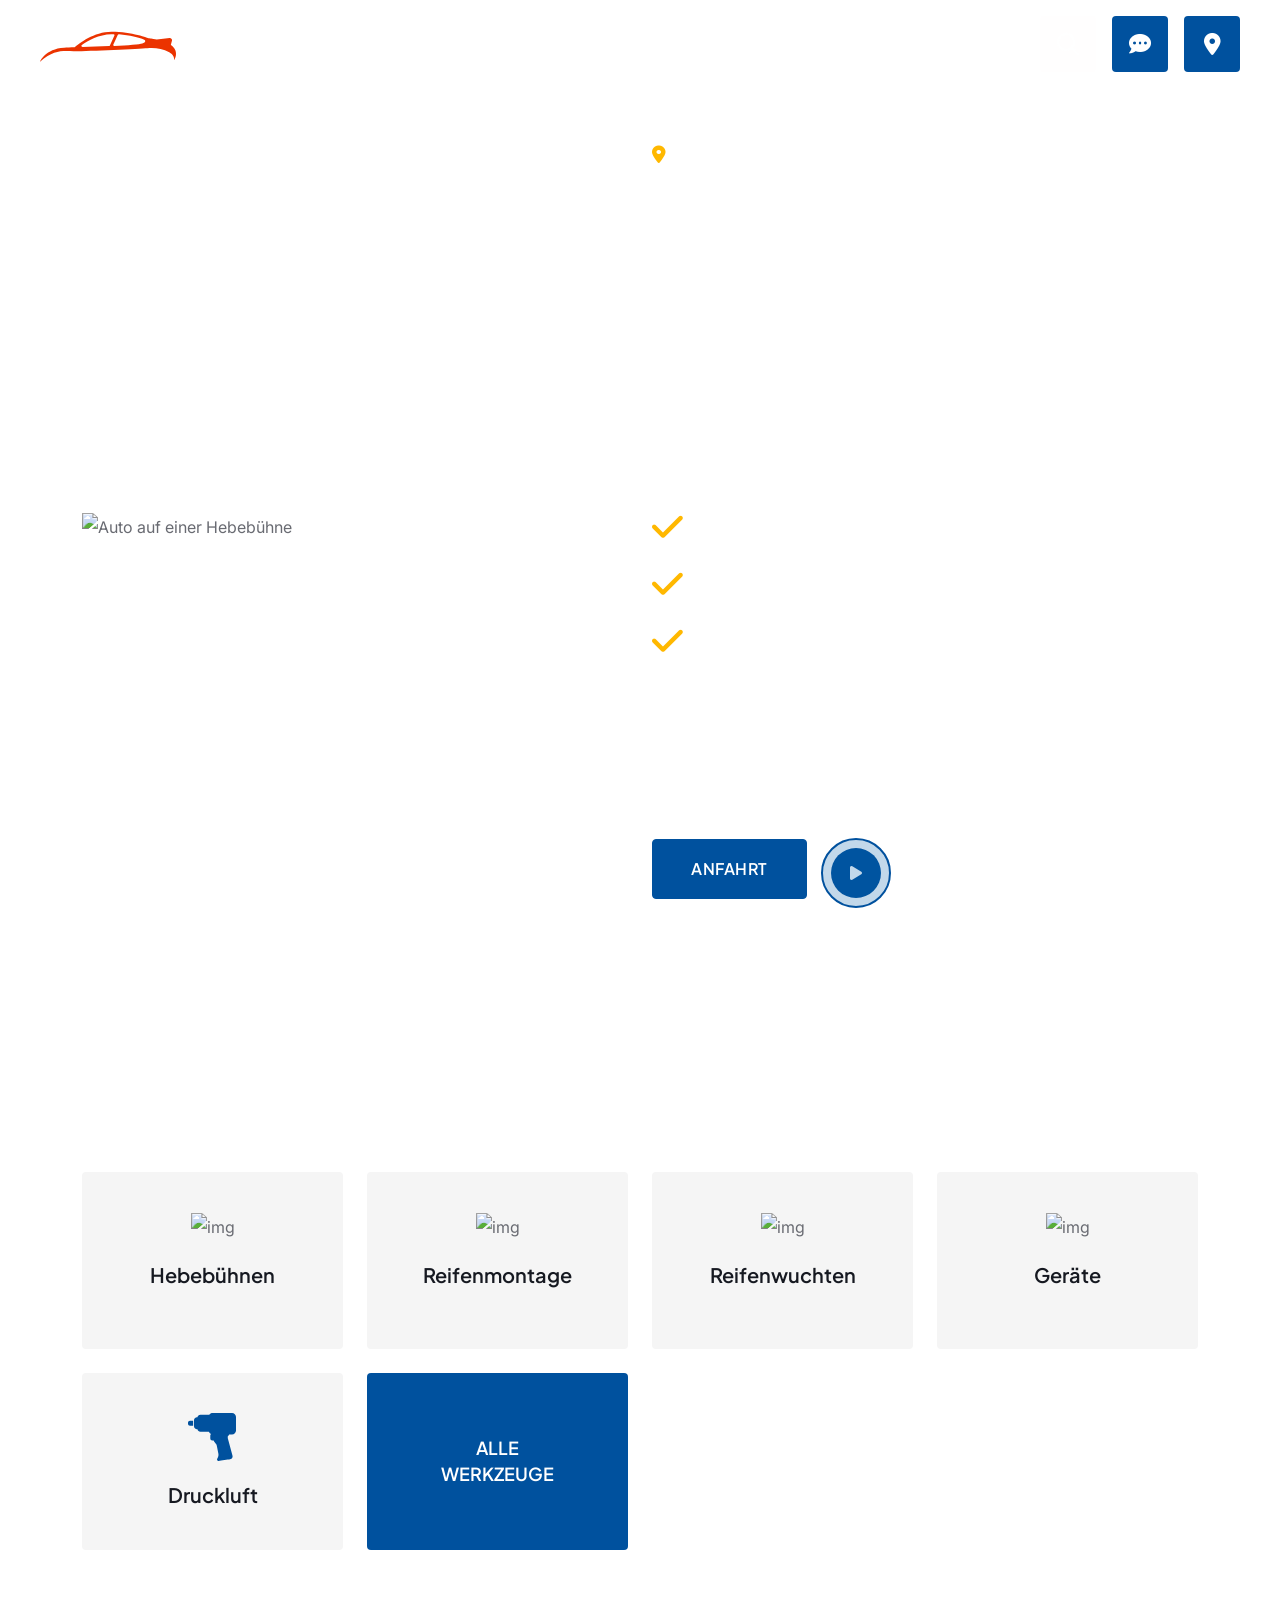
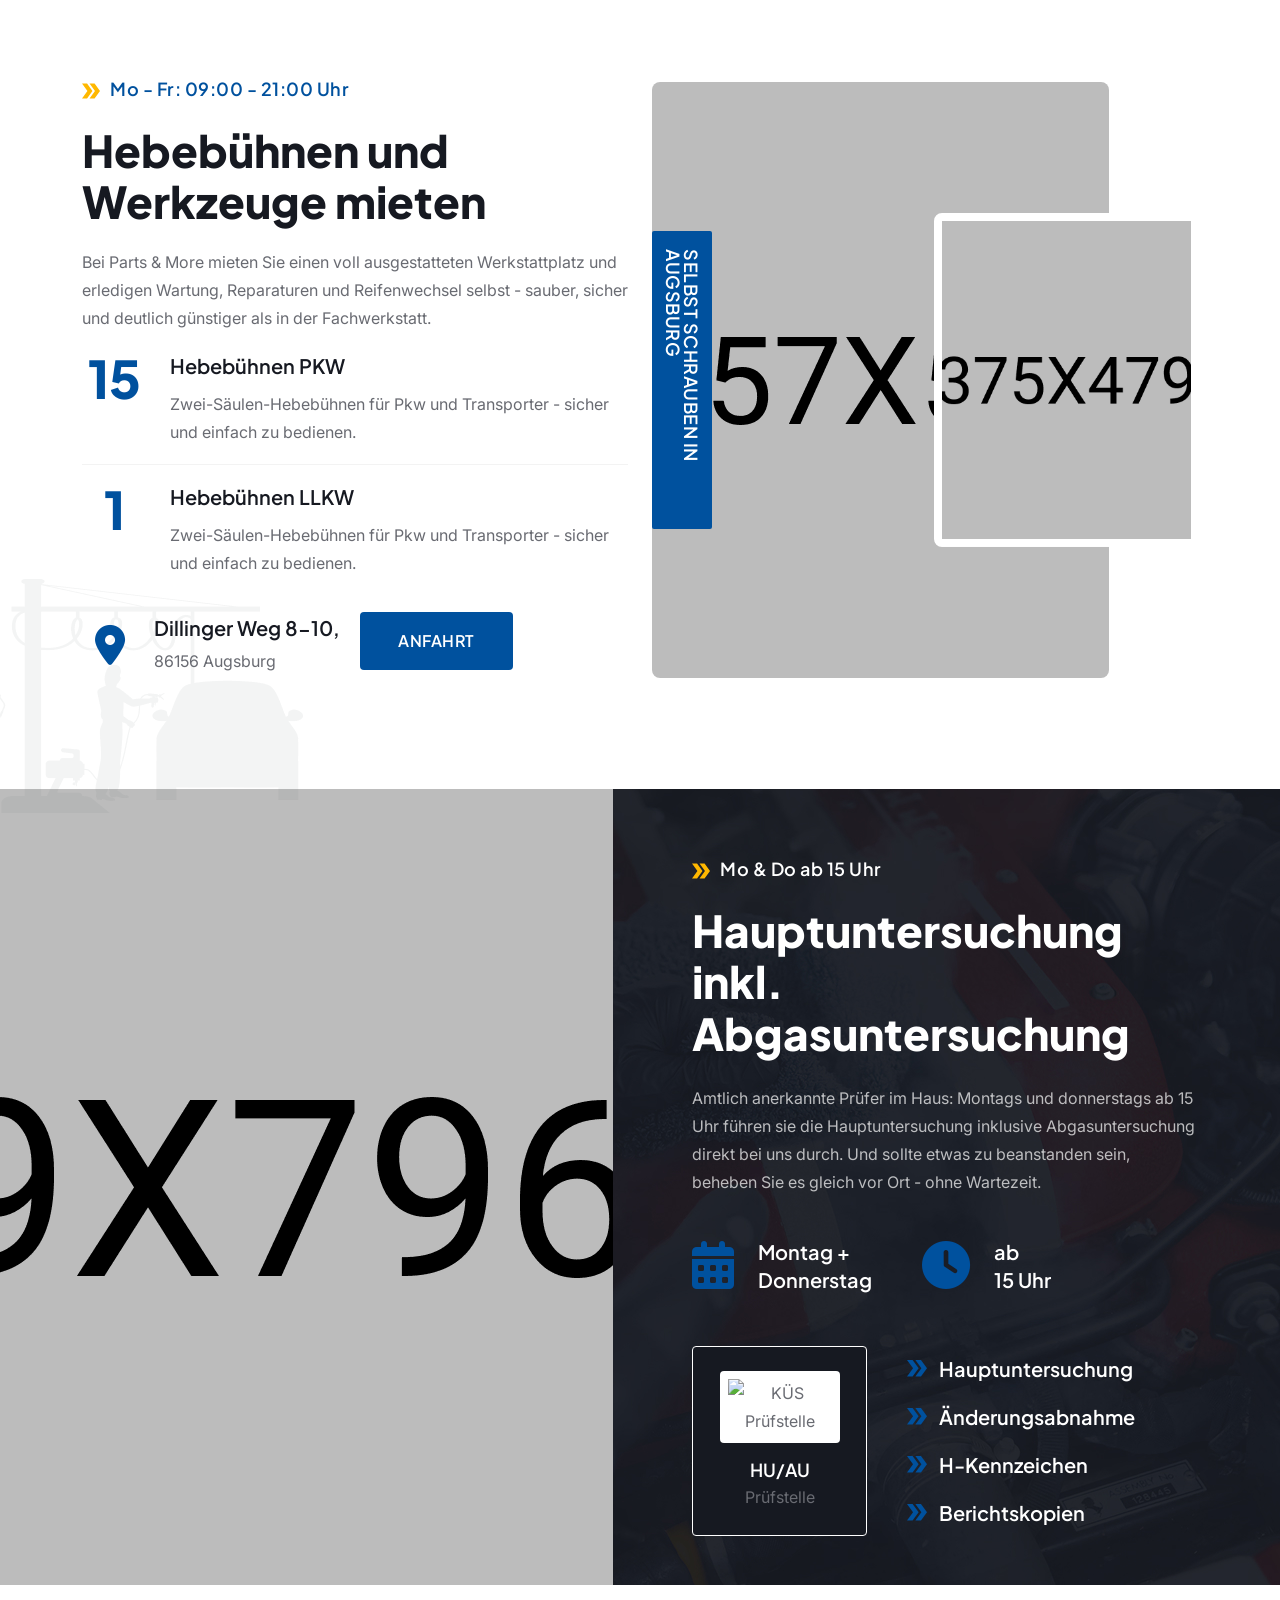
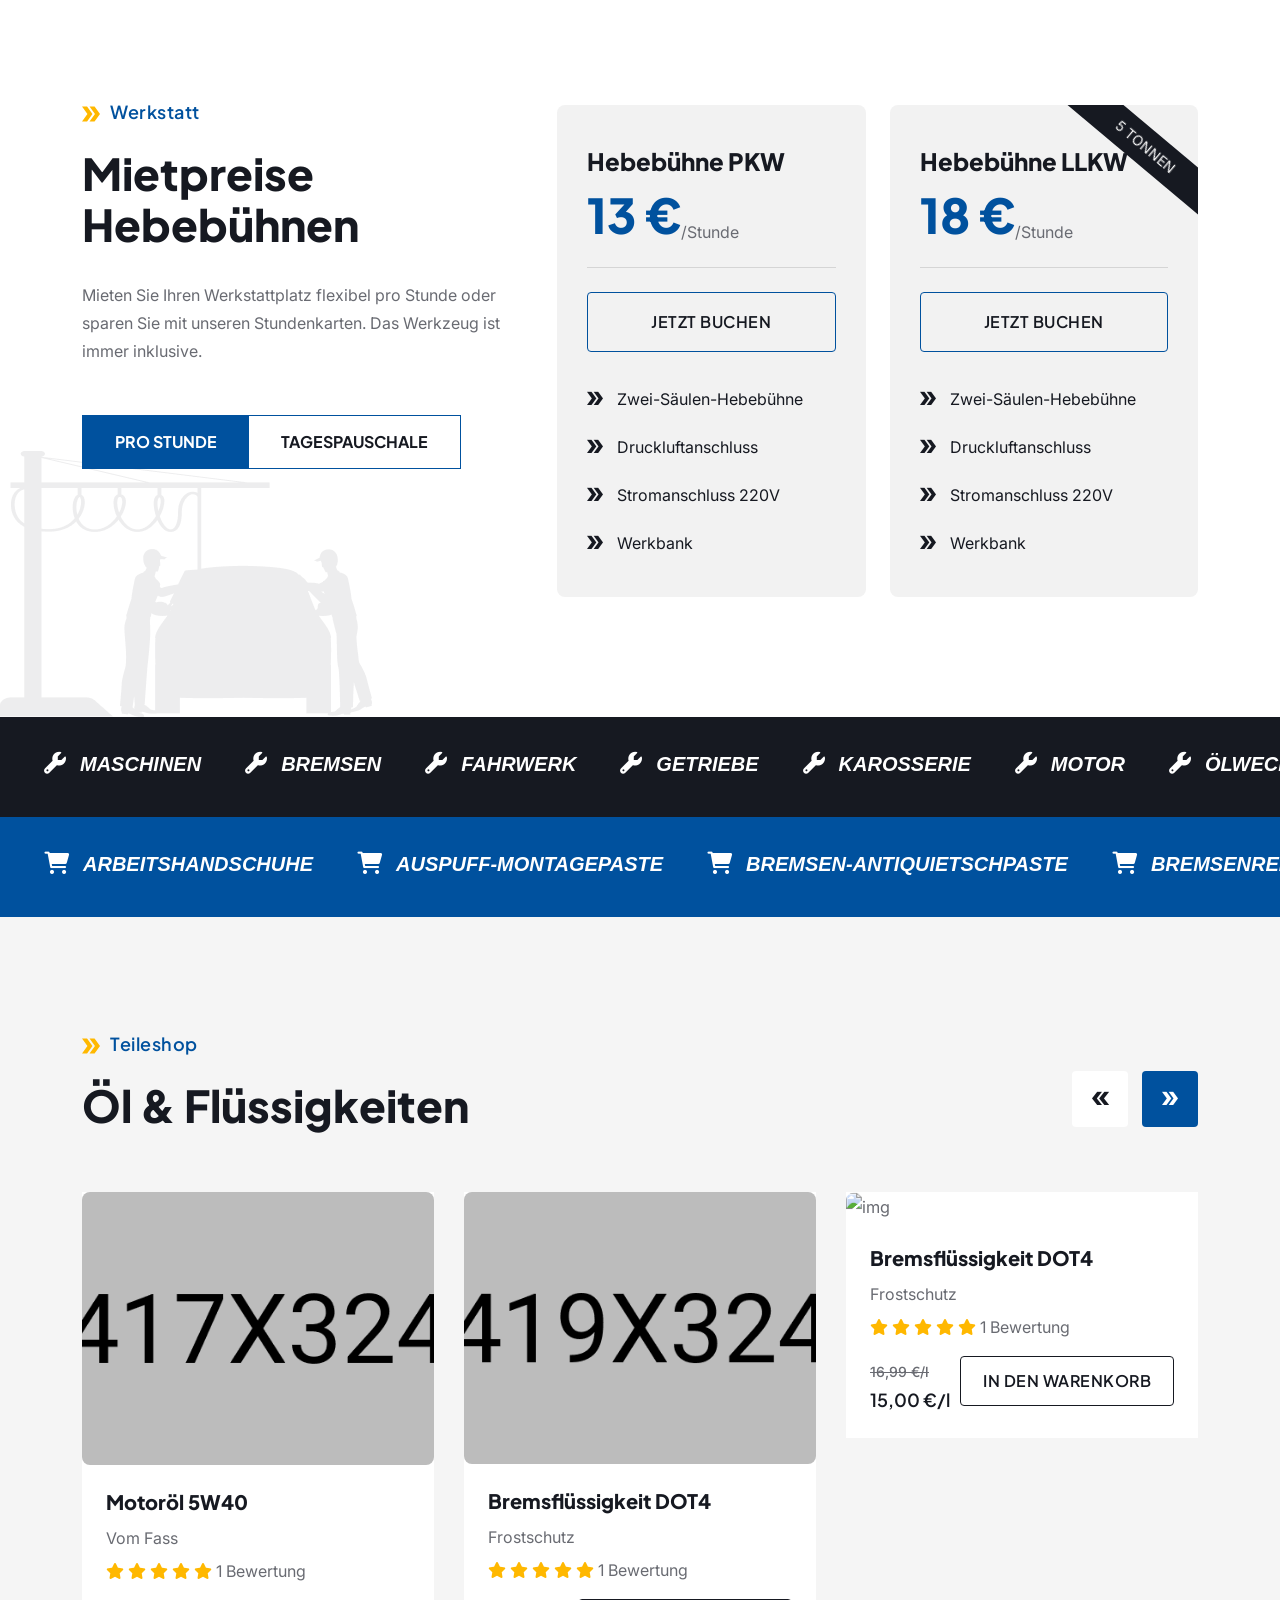
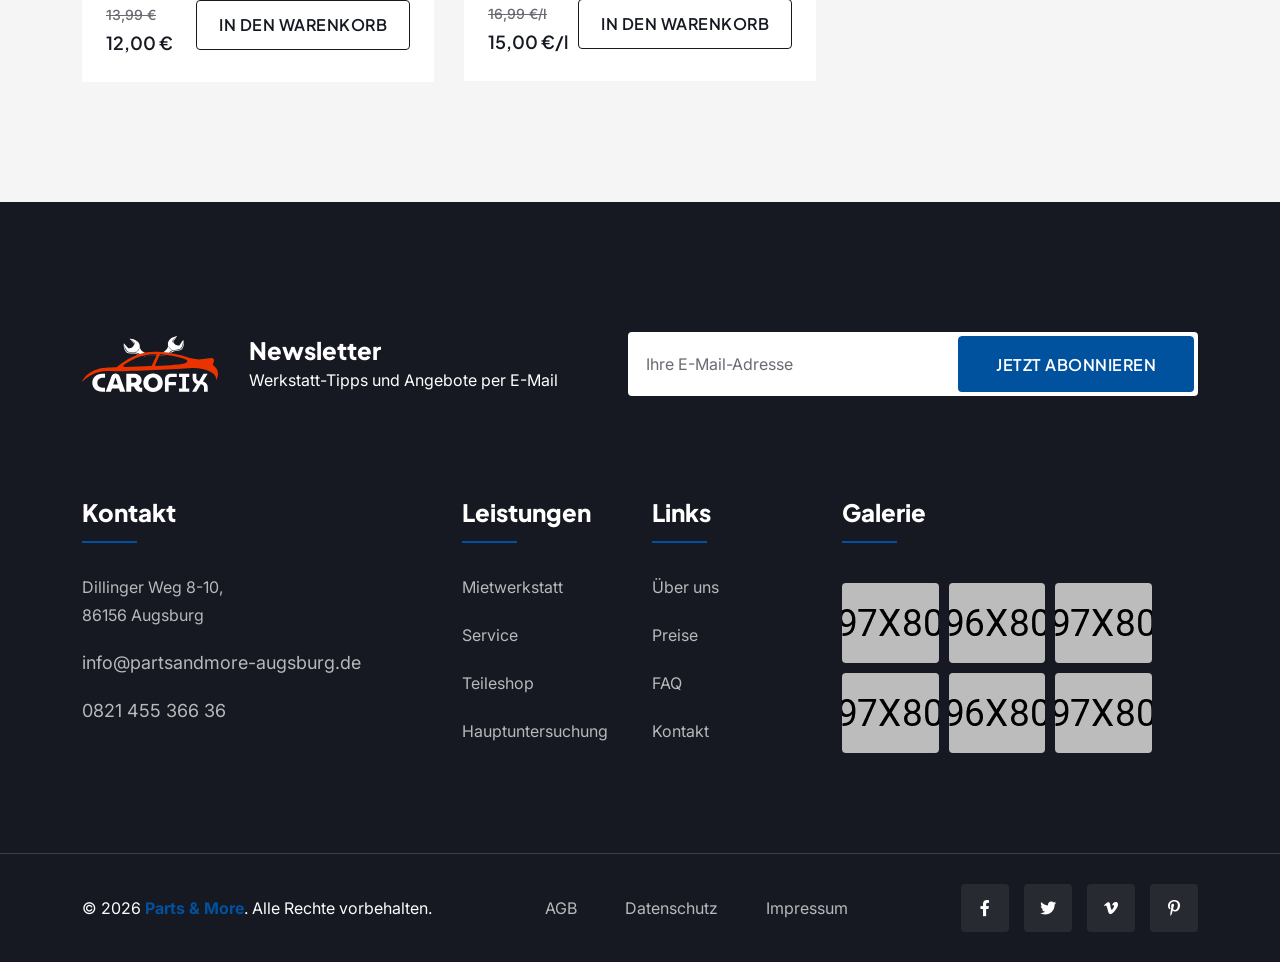
==== commit 9a962ad3: "CSV-driven Teileshop, Buila home page text, index-3 footer - Teileshop lists all articles from "PAM " ====
--- a/index.html
+++ b/index.html
@@ -1,531 +1,602 @@
 <!DOCTYPE html>
-<html lang="en">
-    <!--<< Header Area >>-->
-    <head>
-        <!-- ========== Meta Tags ========== -->
-        <meta charset="UTF-8">
-        <meta http-equiv="X-UA-Compatible" content="IE=edge">
-        <meta name="viewport" content="width=device-width, initial-scale=1">
-        <meta name="author" content="Pixel-plus">
-        <meta name="description" content="CaroFix - Car Service & Repair HTML Template">
-        <!-- ======== Page title ============ -->
-        <title>CaroFix - Car Service & Repair HTML Template</title>
-        <!--<< Favcion >>-->
-        <link rel="shortcut icon" href="assets/img/favicon.svg">
-        <!--<< Bootstrap min.css >>-->
-        <link rel="stylesheet" href="assets/css/bootstrap.min.css">
-        <!--<< All Min Css >>-->
-        <link rel="stylesheet" href="assets/css/all.min.css">
-        <!--<< Animate.css >>-->
-        <link rel="stylesheet" href="assets/css/animate.css">
-        <!--<< Magnific Popup.css >>-->
-        <link rel="stylesheet" href="assets/css/magnific-popup.css">
-        <!--<< MeanMenu.css >>-->
-        <link rel="stylesheet" href="assets/css/meanmenu.css">
-        <!--<< Swiper Bundle.css >>-->
-        <link rel="stylesheet" href="assets/css/swiper-bundle.min.css">
-        <!--<< Nice Select.css >>-->
-        <link rel="stylesheet" href="assets/css/nice-select.css">
-        <!--<< Icomon.css >>-->
-        <link rel="stylesheet" href="assets/css/icomon.css">
-        <!--<< Main.css >>-->
-        <link rel="stylesheet" href="assets/css/main.css">
-    </head>
-    <body>
-
-       <!-- Preloader Start -->
-        <div id="preloader" class="preloader">
-            <div class="animation-preloader">
-                <div class="spinner">                
-                </div>
-                <div class="txt-loading">
-                    <span data-text-preloader="C" class="letters-loading">
-                        C
-                    </span>
-                    <span data-text-preloader="A" class="letters-loading">
-                        A
-                    </span>
-                    <span data-text-preloader="R" class="letters-loading">
-                        R
-                    </span>
-                    <span data-text-preloader="O" class="letters-loading">
-                        O
-                    </span>
-                    <span data-text-preloader="F" class="letters-loading">
-                        F
-                    </span>
-                    <span data-text-preloader="I" class="letters-loading">
-                        I
-                    </span>
-                    <span data-text-preloader="X" class="letters-loading">
-                        X
-                    </span>
-                </div>
-                <p class="text-center">Loading</p>
+<html lang="de">
+<!--<< Header Area >>-->
+
+<head>
+    <!-- ========== Meta Tags ========== -->
+    <meta charset="UTF-8">
+    <meta http-equiv="X-UA-Compatible" content="IE=edge">
+    <meta name="viewport" content="width=device-width, initial-scale=1">
+    <meta name="author" content="domhare">
+    <meta name="description"
+        content="Parts & More Kfz-Mietwerkstatt: Hebebühne und Werkzeug mieten und das eigene Auto selbst reparieren.">
+    <!-- ======== Page title ============ -->
+    <title>Parts & More - Kfz-Mietwerkstatt</title>
+    <!--<< Favcion >>-->
+    <link rel="shortcut icon" href="assets/img/favicon/favicon.ico">
+    <link rel="apple-touch-icon" sizes="57x57" href="assets/img/favicon/apple-icon-57x57.png">
+    <link rel="apple-touch-icon" sizes="60x60" href="assets/img/favicon/apple-icon-60x60.png">
+    <link rel="apple-touch-icon" sizes="72x72" href="assets/img/favicon/apple-icon-72x72.png">
+    <link rel="apple-touch-icon" sizes="76x76" href="assets/img/favicon/apple-icon-76x76.png">
+    <link rel="apple-touch-icon" sizes="114x114" href="assets/img/favicon/apple-icon-114x114.png">
+    <link rel="apple-touch-icon" sizes="120x120" href="assets/img/favicon/apple-icon-120x120.png">
+    <link rel="apple-touch-icon" sizes="144x144" href="assets/img/favicon/apple-icon-144x144.png">
+    <link rel="apple-touch-icon" sizes="152x152" href="assets/img/favicon/apple-icon-152x152.png">
+    <link rel="apple-touch-icon" sizes="180x180" href="assets/img/favicon/apple-icon-180x180.png">
+    <link rel="icon" type="image/png" sizes="192x192" href="assets/img/favicon/android-icon-192x192.png">
+    <link rel="icon" type="image/png" sizes="32x32" href="assets/img/favicon/favicon-32x32.png">
+    <link rel="icon" type="image/png" sizes="96x96" href="assets/img/favicon/favicon-96x96.png">
+    <link rel="icon" type="image/png" sizes="16x16" href="assets/img/favicon/favicon-16x16.png">
+    <link rel="manifest" href="assets/img/favicon/manifest.json">
+    <!--<< Bootstrap min.css >>-->
+    <link rel="stylesheet" href="assets/css/bootstrap.min.css">
+    <!--<< All Min Css >>-->
+    <link rel="stylesheet" href="assets/css/all.min.css">
+    <!--<< Animate.css >>-->
+    <link rel="stylesheet" href="assets/css/animate.css">
+    <!--<< Magnific Popup.css >>-->
+    <link rel="stylesheet" href="assets/css/magnific-popup.css">
+    <!--<< MeanMenu.css >>-->
+    <link rel="stylesheet" href="assets/css/meanmenu.css">
+    <!--<< Swiper Bundle.css >>-->
+    <link rel="stylesheet" href="assets/css/swiper-bundle.min.css">
+    <!--<< Nice Select.css >>-->
+    <link rel="stylesheet" href="assets/css/nice-select.css">
+    <!--<< Icomon.css >>-->
+    <link rel="stylesheet" href="assets/css/icomon.css">
+    <!--<< Main.css >>-->
+    <link rel="stylesheet" href="assets/css/main.css">
+</head>
+
+<body>
+
+    <!-- Preloader Start -->
+    <div id="preloader" class="preloader">
+        <div class="animation-preloader">
+            <div class="spinner">
             </div>
-            <div class="loader">
-                <div class="row">
-                    <div class="col-3 loader-section section-left">
-                        <div class="bg"></div>
-                    </div>
-                    <div class="col-3 loader-section section-left">
-                        <div class="bg"></div>
-                    </div>
-                    <div class="col-3 loader-section section-right">
-                        <div class="bg"></div>
-                    </div>
-                    <div class="col-3 loader-section section-right">
-                        <div class="bg"></div>
-                    </div>
-                </div>
+            <div class="txt-loading">
+                <span data-text-preloader="P" class="letters-loading">
+                    P
+                </span>
+                <span data-text-preloader="A" class="letters-loading">
+                    A
+                </span>
+                <span data-text-preloader="R" class="letters-loading">
+                    R
+                </span>
+                <span data-text-preloader="T" class="letters-loading">
+                    T
+                </span>
+                <span data-text-preloader="S" class="letters-loading">
+                    S
+                </span>
+                <span data-text-preloader="&nbsp;" class="letters-loading">
+                    &nbsp;
+                </span>
+                <span data-text-preloader="&amp;" class="letters-loading">
+                    &amp;
+                </span>
+                <span data-text-preloader="&nbsp;" class="letters-loading">
+                    &nbsp;
+                </span>
+                <span data-text-preloader="M" class="letters-loading">
+                    M
+                </span>
+                <span data-text-preloader="O" class="letters-loading">
+                    O
+                </span>
+                <span data-text-preloader="R" class="letters-loading">
+                    R
+                </span>
+                <span data-text-preloader="E" class="letters-loading">
+                    E
+                </span>
             </div>
-        </div>  
-
-        <!-- GT Back To Top Start -->
-        <button id="gt-back-top" class="gt-back-to-top show">
-           <img src="assets/img/icon/up-arrow.svg" alt="">
-        </button>
-
-        <!-- GT MouseCursor Start -->
-        <div class="mouseCursor cursor-outer"></div>
-        <div class="mouseCursor cursor-inner"></div>
-
-        <!-- Offcanvas Area Start -->
-        <div class="fix-area">
-            <div class="offcanvas__info">
-                <div class="offcanvas__wrapper">
-                    <div class="offcanvas__content">
-                        <div class="offcanvas__top mb-5 d-flex justify-content-between align-items-center">
-                            <div class="offcanvas__logo">
-                                <a href="index.html">
-                                    <img src="assets/img/logo/black-logo-2.svg" alt="logo-img">
-                                </a>
-                            </div>
-                            <div class="offcanvas__close">
-                                <button>
-                                <i class="fas fa-times"></i>
-                                </button>
-                            </div>
-                        </div>
-                        <p class="text d-none d-xl-block">
-                            Nullam dignissim, ante scelerisque the  is euismod fermentum odio sem semper the is erat, a feugiat leo urna eget eros. Duis Aenean a imperdiet risus.
-                        </p>
-                        <div class="mobile-menu fix mb-3"></div>
-                        <div class="offcanvas__contact">
-                            <h4>Contact Info</h4>
-                            <ul>
-                                <li class="d-flex align-items-center">
-                                    <div class="offcanvas__contact-icon">
-                                        <i class="fal fa-map-marker-alt"></i>
-                                    </div>
-                                    <div class="offcanvas__contact-text">
-                                        <a target="_blank" href="#">Main Street, Melbourne, Australia</a>
-                                    </div>
-                                </li>
-                                <li class="d-flex align-items-center">
-                                    <div class="offcanvas__contact-icon mr-15">
-                                        <i class="fal fa-envelope"></i>
-                                    </div>
-                                    <div class="offcanvas__contact-text">
-                                        <a href="mailto:info@example.com"><span class="mailto:info@example.com">info@example.com</span></a>
-                                    </div>
-                                </li>
-                                <li class="d-flex align-items-center">
-                                    <div class="offcanvas__contact-icon mr-15">
-                                        <i class="fal fa-clock"></i>
-                                    </div>
-                                    <div class="offcanvas__contact-text">
-                                        <a target="_blank" href="#">Mod-friday, 09am -05pm</a>
-                                    </div>
-                                </li>
-                                <li class="d-flex align-items-center">
-                                    <div class="offcanvas__contact-icon mr-15">
-                                        <i class="far fa-phone"></i>
-                                    </div>
-                                    <div class="offcanvas__contact-text">
-                                        <a href="tel:+11002345909">+11002345909</a>
-                                    </div>
-                                </li>
-                            </ul>
-                            <div class="header-button mt-4">
-                                
-                            </div>
-                            <a href="contact.php" class="gt-theme-btn">
-                                <span class="gt-text-btn">
-                                    <span class="gt-text-2">BOOKING NOW</span>
-                                </span>
-                            </a>
-                            <div class="social-icon d-flex align-items-center">
-                                <a href="#"><i class="fab fa-facebook-f"></i></a>
-                                <a href="#"><i class="fab fa-twitter"></i></a>
-                                <a href="#"><i class="fab fa-youtube"></i></a>
-                                <a href="#"><i class="fab fa-linkedin-in"></i></a>
-                            </div>
-                        </div>
-                    </div>
+            <p class="text-center">Wird geladen</p>
+        </div>
+        <div class="loader">
+            <div class="row">
+                <div class="col-3 loader-section section-left">
+                    <div class="bg"></div>
+                </div>
+                <div class="col-3 loader-section section-left">
+                    <div class="bg"></div>
+                </div>
+                <div class="col-3 loader-section section-right">
+                    <div class="bg"></div>
+                </div>
+                <div class="col-3 loader-section section-right">
+                    <div class="bg"></div>
                 </div>
             </div>
         </div>
-        <div class="offcanvas__overlay"></div>
-
-        <!-- Header Section Start -->
-        <header id="header-sticky" class="header-1 bg-theme">
-            <div class="bg-shape">
-                <img src="assets/img/logo/bg-shape.png" alt="img">
+    </div>
+
+    <!-- GT Back To Top Start -->
+    <button id="gt-back-top" class="gt-back-to-top show">
+        <img src="assets/img/icon/up-arrow.svg" alt="">
+    </button>
+
+
+    <!-- Offcanvas Area Start -->
+    <div class="fix-area">
+        <div class="offcanvas__info">
+            <div class="offcanvas__wrapper">
+                <div class="offcanvas__content">
+                    <div class="offcanvas__top mb-5 d-flex justify-content-between align-items-center">
+                        <div class="offcanvas__logo">
+                            <a href="index.html">
+                                <img src="assets/img/logo/black-logo-2.svg" alt="logo-img">
+                            </a>
+                        </div>
+                        <div class="offcanvas__close">
+                            <button>
+                                <i class="fas fa-times"></i>
+                            </button>
+                        </div>
+                    </div>
+                    <p class="text d-none d-xl-block">
+                        Ihre Kfz-Mietwerkstatt in Augsburg: Hebebühne mieten, Profi-Werkzeug nutzen und das eigene Auto
+                        selbst reparieren – mit Ersatzteilen direkt vor Ort.
+                    </p>
+                    <div class="mobile-menu fix mb-3"></div>
+                    <div class="offcanvas__contact">
+                        <h4>Kontakt</h4>
+                        <ul>
+                            <li class="d-flex align-items-center">
+                                <div class="offcanvas__contact-icon">
+                                    <i class="fal fa-map-marker-alt"></i>
+                                </div>
+                                <div class="offcanvas__contact-text">
+                                    <a target="_blank" href="#">Dillinger Weg 8-10, 86156 Augsburg</a>
+                                </div>
+                            </li>
+                            <li class="d-flex align-items-center">
+                                <div class="offcanvas__contact-icon mr-15">
+                                    <i class="fal fa-envelope"></i>
+                                </div>
+                                <div class="offcanvas__contact-text">
+                                    <a href="mailto:info@example.com"><span
+                                            class="mailto:info@example.com">info@example.com</span></a>
+                                </div>
+                            </li>
+                            <li class="d-flex align-items-center">
+                                <div class="offcanvas__contact-icon mr-15">
+                                    <i class="fal fa-clock"></i>
+                                </div>
+                                <div class="offcanvas__contact-text">
+                                    <a target="_blank" href="#">Mo - Fr, 9:00 - 18:00 Uhr</a>
+                                </div>
+                            </li>
+                            <li class="d-flex align-items-center">
+                                <div class="offcanvas__contact-icon mr-15">
+                                    <i class="far fa-phone"></i>
+                                </div>
+                                <div class="offcanvas__contact-text">
+                                    <a href="tel:+4982145536636">0821 455 366 36</a>
+                                </div>
+                            </li>
+                        </ul>
+                        <div class="header-button mt-4">
+
+                        </div>
+                        <a href="contact.php" class="gt-theme-btn">
+                            <span class="gt-text-btn">
+                                <span class="gt-text-2">JETZT ANFRAGEN</span>
+                            </span>
+                        </a>
+                        <div class="social-icon d-flex align-items-center">
+                            <a href="#"><i class="fab fa-facebook-f"></i></a>
+                            <a href="#"><i class="fab fa-twitter"></i></a>
+                            <a href="#"><i class="fab fa-youtube"></i></a>
+                            <a href="#"><i class="fab fa-linkedin-in"></i></a>
+                        </div>
+                    </div>
+                </div>
             </div>
+        </div>
+    </div>
+    <div class="offcanvas__overlay"></div>
+
+    <!-- Header Section Start -->
+    <header class="header-section-2">
+        <div id="header-sticky" class="header-1 header-2">
             <div class="container-fluid">
                 <div class="mega-menu-wrapper">
                     <div class="header-main">
-                        <div class="logo">
-                            <a href="index.html" class="header-logo1">
-                                <img src="assets/img/logo/black-logo.svg" alt="logo-img">
-                            </a>
-                        </div>
-                        <div class="header-main-right-item">
-                            <div class="head-top-wrapper">
-                                <ul>
-                                    <li>
-                                        Welcome To Car Repair & Service Template
-                                    </li>
-                                    <li>
-                                        /
-                                    </li>
-                                    <li>
-                                        Office Hours: 9:00 AM–6:00 PM, Monday–Friday
-                                    </li>
-                                </ul>
-                                <div class="gt-social-icon d-flex align-items-center">
-                                    <a href="#"><i class="fab fa-facebook-f"></i></a>
-                                    <a href="#"><i class="fab fa-twitter"></i></a>
-                                    <a href="#"><i class="fab fa-vimeo-v"></i></a>
-                                    <a href="#"><i class="fab fa-pinterest-p"></i></a>
-                                </div>
-                            </div>
-                            <div class="header-right-area">
-                                <div class="mean__menu-wrapper">
+                        <div class="header-left">
+                            <div class="logo">
+                                <a href="index.html" class="header-logo">
+                                    <img src="assets/img/logo/white-logo.svg" alt="logo-img">
+                                </a>
+                                <a href="index.html" class="header-logo-2">
+                                    <img src="assets/img/logo/black-logo-2.svg" alt="logo-img">
+                                </a>
+                            </div>
+                            <div class="mean__menu-wrapper">
                                 <div class="main-menu">
                                     <nav id="mobile-menu">
                                         <ul>
-                                            <li class="has-dropdown active menu-thumb">
-                                                <a href="index.html">
-                                                    Home 
+                                            <li>
+                                                <a href="index.html">Start</a>
+                                            </li>
+                                            <li>
+                                                <a href="werkstatt.html">Werkstatt</a>
+                                            </li>
+                                            <li class="has-dropdown menu-thumb">
+                                                <a href="service.html">
+                                                    Service
                                                 </a>
-                                                <ul class="submenu has-homemenu">
+                                                <ul class="submenu gt-mega-icons">
                                                     <li>
-                                                        <div class="homemenu-items">
-                                                            <div class="homemenu">
-                                                                <div class="homemenu-thumb">
-                                                                    <img src="assets/img/header/home-1.jpg" alt="img">
-                                                                    <div class="demo-button">
-                                                                        <a href="index.html" class="gt-theme-btn">
-                                                                            <span class="gt-text-btn">
-                                                                                <span class="gt-text-2"> Multi Page</span>
-                                                                            </span>
-                                                                        </a>
-                                                                    </div>
-                                                                </div>
-                                                                <div class="homemenu-content text-center">
-                                                                    <h4 class="homemenu-title">
-                                                                    Home 01
-                                                                    </h4>
-                                                                </div>
-                                                            </div>
-                                                            <div class="homemenu">
-                                                                <div class="homemenu-thumb mb-15">
-                                                                    <img src="assets/img/header/home-2.jpg" alt="img">
-                                                                    <div class="demo-button">
-                                                                        <a href="index-2.html" class="gt-theme-btn">
-                                                                            <span class="gt-text-btn">
-                                                                                <span class="gt-text-2"> Multi Page</span>
-                                                                            </span>
-                                                                        </a>
-                                                                    </div>
-                                                                </div>
-                                                                <div class="homemenu-content text-center">
-                                                                    <h4 class="homemenu-title">
-                                                                        Home 02
-                                                                    </h4>
-                                                                </div>
-                                                            </div>
-                                                            <div class="homemenu">
-                                                                <div class="homemenu-thumb mb-15">
-                                                                    <img src="assets/img/header/home-3.jpg" alt="img">
-                                                                    <div class="demo-button">
-                                                                        <a href="index-3.html" class="gt-theme-btn">
-                                                                            <span class="gt-text-btn">
-                                                                                <span class="gt-text-2">Multi Page</span>
-                                                                            </span>
-                                                                        </a>
-                                                                    </div>
-                                                                </div>
-                                                                <div class="homemenu-content text-center">
-                                                                    <h4 class="homemenu-title">
-                                                                    Home 03
-                                                                    </h4>
-                                                                </div>
-                                                            </div>
-                                                        </div>
+                                                        <a href="anfrage.html#serviceanfrage">
+                                                            <span class="gt-mega-icon"><i
+                                                                    class="fa-solid fa-tire"></i></span>
+                                                            <span class="gt-mega-text"><strong>Räder und
+                                                                    Reifen</strong><small>Montage, Wuchten &
+                                                                    Wechsel</small></span>
+                                                        </a>
+                                                    </li>
+                                                    <li>
+                                                        <a href="anfrage.html#serviceanfrage">
+                                                            <span class="gt-mega-icon"><i
+                                                                    class="fa-solid fa-pipe-section"></i></span>
+                                                            <span
+                                                                class="gt-mega-text"><strong>Auspuff-Service</strong><small>Prüfen,
+                                                                    reparieren & tauschen</small></span>
+                                                        </a>
+                                                    </li>
+                                                    <li>
+                                                        <a href="anfrage.html#serviceanfrage">
+                                                            <span class="gt-mega-icon"><i
+                                                                    class="fa-solid fa-car-battery"></i></span>
+                                                            <span
+                                                                class="gt-mega-text"><strong>Batterie-Service</strong><small>Testen,
+                                                                    laden & ersetzen</small></span>
+                                                        </a>
+                                                    </li>
+                                                    <li>
+                                                        <a href="anfrage.html#serviceanfrage">
+                                                            <span class="gt-mega-icon"><i
+                                                                    class="fa-solid fa-car-side"></i></span>
+                                                            <span
+                                                                class="gt-mega-text"><strong>Autoglasreparatur</strong><small>Steinschlag
+                                                                    & Scheibentausch</small></span>
+                                                        </a>
+                                                    </li>
+                                                    <li>
+                                                        <a href="anfrage.html#serviceanfrage">
+                                                            <span class="gt-mega-icon"><i
+                                                                    class="fa-solid fa-brake-warning"></i></span>
+                                                            <span
+                                                                class="gt-mega-text"><strong>Bremsen-Service</strong><small>Beläge,
+                                                                    Scheiben & Flüssigkeit</small></span>
+                                                        </a>
+                                                    </li>
+                                                    <li>
+                                                        <a href="anfrage.html#serviceanfrage">
+                                                            <span class="gt-mega-icon"><i
+                                                                    class="fa-solid fa-laptop-medical"></i></span>
+                                                            <span
+                                                                class="gt-mega-text"><strong>Motordiagnose</strong><small>Fehlerspeicher
+                                                                    auslesen</small></span>
+                                                        </a>
+                                                    </li>
+                                                    <li>
+                                                        <a href="anfrage.html#serviceanfrage">
+                                                            <span class="gt-mega-icon"><i
+                                                                    class="fa-solid fa-gears"></i></span>
+                                                            <span
+                                                                class="gt-mega-text"><strong>Automatikgetriebespülung</strong><small>Getriebeöl
+                                                                    komplett erneuern</small></span>
+                                                        </a>
+                                                    </li>
+                                                    <li>
+                                                        <a href="anfrage.html#serviceanfrage">
+                                                            <span class="gt-mega-icon"><i
+                                                                    class="fa-solid fa-warehouse"></i></span>
+                                                            <span
+                                                                class="gt-mega-text"><strong>Reifen-Einlagerung</strong><small>Sicher
+                                                                    & sauber eingelagert</small></span>
+                                                        </a>
+                                                    </li>
+                                                    <li>
+                                                        <a href="anfrage.html#serviceanfrage">
+                                                            <span class="gt-mega-icon"><i
+                                                                    class="fa-solid fa-oil-can"></i></span>
+                                                            <span
+                                                                class="gt-mega-text"><strong>Öl-Service</strong><small>Motoröl
+                                                                    & Filter wechseln</small></span>
+                                                        </a>
+                                                    </li>
+                                                    <li>
+                                                        <a href="anfrage.html#serviceanfrage">
+                                                            <span class="gt-mega-icon"><i
+                                                                    class="fa-solid fa-snowflake"></i></span>
+                                                            <span
+                                                                class="gt-mega-text"><strong>Klima-Service</strong><small>Prüfen,
+                                                                    reinigen & befüllen</small></span>
+                                                        </a>
+                                                    </li>
+                                                    <li>
+                                                        <a href="anfrage.html#serviceanfrage">
+                                                            <span class="gt-mega-icon"><i
+                                                                    class="fa-solid fa-clipboard-list"></i></span>
+                                                            <span
+                                                                class="gt-mega-text"><strong>Inspektion</strong><small>Wartung
+                                                                    nach Herstellervorgabe</small></span>
+                                                        </a>
+                                                    </li>
+                                                    <li>
+                                                        <a href="anfrage.html#serviceanfrage">
+                                                            <span class="gt-mega-icon"><i
+                                                                    class="fa-solid fa-car-crash"></i></span>
+                                                            <span
+                                                                class="gt-mega-text"><strong>Unfallinstandsetzung</strong><small>Karosserie
+                                                                    & Lack</small></span>
+                                                        </a>
+                                                    </li>
+                                                    <li>
+                                                        <a href="anfrage.html#serviceanfrage">
+                                                            <span class="gt-mega-icon"><i
+                                                                    class="fa-solid fa-ruler-horizontal"></i></span>
+                                                            <span
+                                                                class="gt-mega-text"><strong>Achsvermessung</strong><small>Spur
+                                                                    & Sturz einstellen</small></span>
+                                                        </a>
+                                                    </li>
+                                                    <li>
+                                                        <a href="anfrage.html#serviceanfrage">
+                                                            <span class="gt-mega-icon"><i
+                                                                    class="fa-solid fa-car-tilt"></i></span>
+                                                            <span
+                                                                class="gt-mega-text"><strong>Fahrwerk-Service</strong><small>Stoßdämpfer,
+                                                                    Federn & Achsen</small></span>
+                                                        </a>
+                                                    </li>
+                                                    <li>
+                                                        <a href="anfrage.html#huauanfrage">
+                                                            <span class="gt-mega-icon"><i
+                                                                    class="fa-solid fa-clipboard-check"></i></span>
+                                                            <span class="gt-mega-text"><strong>HU (mit integrierter
+                                                                    AU)</strong><small>Montags & donnerstags ab 15
+                                                                    Uhr</small></span>
+                                                        </a>
+                                                    </li>
+                                                    <li>
+                                                        <a href="anfrage.html#serviceanfrage">
+                                                            <span class="gt-mega-icon"><i
+                                                                    class="fa-solid fa-suitcase-rolling"></i></span>
+                                                            <span
+                                                                class="gt-mega-text"><strong>Urlaubs-Check</strong><small>Sicher
+                                                                    in den Urlaub starten</small></span>
+                                                        </a>
                                                     </li>
                                                 </ul>
                                             </li>
-                                            <li class="has-dropdown active d-xl-none">
-                                                <a href="index.html" class="border-none">
-                                                Home
+                                            <li class="has-dropdown d-xl-none">
+                                                <a href="service.html" class="border-none">
+                                                    Service
                                                 </a>
                                                 <ul class="submenu">
-                                                    <li><a href="index.html">Home 01</a></li>
-                                                    <li><a href="index-2.html">Home 02</a></li>
-                                                    <li><a href="index-3.html">Home 03</a></li>
-                                                </ul>
-                                            </li>
-                                            <li class="has-dropdown">
-                                                <a href="news.html">
-                                                    Pages
-                                                </a>
-                                                <ul class="submenu">
-                                                    <li><a href="about.html">About Us</a></li>
-                                                    <li class="has-dropdown">
-                                                        <a href="project-details.html">
-                                                            Our project
-                                                            <i class="fas fa-angle-right"></i>
-                                                        </a>
-                                                        <ul class="submenu">
-                                                            <li><a href="project.html">Our project</a></li>
-                                                            <li><a href="project-details.html">project Details</a></li>
-                                                        </ul>
+                                                    <li><a href="anfrage.html#serviceanfrage">Räder und Reifen</a></li>
+                                                    <li><a href="anfrage.html#serviceanfrage">Auspuff-Service</a></li>
+                                                    <li><a href="anfrage.html#serviceanfrage">Batterie-Service</a></li>
+                                                    <li><a href="anfrage.html#serviceanfrage">Autoglasreparatur</a></li>
+                                                    <li><a href="anfrage.html#serviceanfrage">Bremsen-Service</a></li>
+                                                    <li><a href="anfrage.html#serviceanfrage">Motordiagnose</a></li>
+                                                    <li><a
+                                                            href="anfrage.html#serviceanfrage">Automatikgetriebespülung</a>
                                                     </li>
-                                                    <li class="has-dropdown">
-                                                        <a href="team-details.html">
-                                                            Our Team
-                                                            <i class="fas fa-angle-right"></i>
-                                                        </a>
-                                                        <ul class="submenu">
-                                                            <li><a href="team.html">Our Team</a></li>
-                                                            <li><a href="team-details.html">Team Details</a></li>
-                                                        </ul>
+                                                    <li><a href="anfrage.html#serviceanfrage">Reifen-Einlagerung</a>
                                                     </li>
-                                                    <li><a href="pricing.html">Our Pricing</a></li>
-                                                    <li><a href="coming-soon.html">Coming Soon</a></li>
-                                                    <li><a href="404.html">404 Page</a></li>
+                                                    <li><a href="anfrage.html#serviceanfrage">Öl-Service</a></li>
+                                                    <li><a href="anfrage.html#serviceanfrage">Klima-Service</a></li>
+                                                    <li><a href="anfrage.html#serviceanfrage">Inspektion</a></li>
+                                                    <li><a href="anfrage.html#serviceanfrage">Unfallinstandsetzung</a>
+                                                    </li>
+                                                    <li><a href="anfrage.html#serviceanfrage">Achsvermessung</a></li>
+                                                    <li><a href="anfrage.html#serviceanfrage">Fahrwerk-Service</a></li>
+                                                    <li><a href="anfrage.html#huauanfrage">HU (mit integrierter AU)</a>
+                                                    </li>
+                                                    <li><a href="anfrage.html#serviceanfrage">Urlaubs-Check</a></li>
                                                 </ul>
                                             </li>
                                             <li>
-                                                <a href="service-details.html">
-                                                    Services
-                                                </a>
-                                                <ul class="submenu">
-                                                    <li><a href="service.html">Service Page</a></li>
-                                                    <li><a href="service-details.html">Service Details</a></li>
-                                                </ul>
-                                            </li>
-                                             <li>
-                                                <a href="shop-details.html">
-                                                    Shop Page
-                                                </a>
-                                                    <ul class="submenu">
-                                                        <li><a href="shop.html">Shop Grid</a></li>
-                                                        <li><a href="shop-list.html">Shop List</a></li>
-                                                        <li><a href="shop-cart.html">Shop Cart</a></li>
-                                                        <li><a href="shop-details.html">Shop Details</a></li>
-                                                        <li><a href="checkout.html">Checkout</a></li>
-                                                    </ul>
-                                                </li>
-                                            <li>
-                                                <a href="news-details.html">
-                                                    Blog
-                                                </a>
-                                                <ul class="submenu">
-                                                    <li><a href="news-grid.html">Blog Grid</a></li>
-                                                    <li><a href="news.html">Blog Standard</a></li>
-                                                    <li><a href="news-details.html">Blog Details</a></li>
-                                                </ul>
+                                                <a href="teileshop.html">Teileshop</a>
                                             </li>
                                             <li>
-                                                <a href="contact.html">Contact Us</a>
+                                                <a href="preise.html">Preise</a>
+                                            </li>
+                                            <li>
+                                                <a href="kontakt.html">Kontakt</a>
                                             </li>
                                         </ul>
                                     </nav>
                                 </div>
-                                </div>
-                                <div class="header-right d-flex justify-content-end align-items-center">
-                                    <div class="header-right-icon">
-                                        <a href="shop-cart.html" class="cart-icon"><i class="fa-solid fa-cart-shopping"></i></a>
-                                        <a href="#" class="main-header__search search-toggler">
-                                            <i class="fa-regular fa-magnifying-glass"></i>
-                                        </a>
-                                    </div>
-                                    <a href="contact.html" class="gt-theme-btn">
-                                        <span class="gt-text-btn">
-                                            <span class="gt-text-2">BOOKING NOW</span>
-                                        </span>
-                                    </a>
-                                    <div class="header__hamburger d-xl-none my-auto">
-                                        <div class="sidebar__toggle">
-                                            <div class="header-bar">
-                                                <span></span>
-                                                <span></span>
+                            </div>
+                        </div>
+                        <div class="header-right d-flex justify-content-end align-items-center">
+                            <div class="header-right-icon">
+                                <a href="#" class="main-header__search search-toggler">
+                                    <i class="fa-regular fa-magnifying-glass"></i>
+                                </a>
+                                <a href="anfrage.html" class="cart-icon" title="Anfrage" aria-label="Anfrage"><i
+                                        class="fa-solid fa-comment-dots"></i></a>
+                                <a href="https://www.google.com/maps/search/?api=1&query=Parts+%26+More+Augsburg"
+                                    target="_blank" rel="noopener" class="cart-icon" title="Anfahrt"
+                                    aria-label="Anfahrt"><i class="fa-solid fa-location-dot"></i></a>
+                            </div>
+
+                            <div class="header__hamburger d-xl-none my-auto">
+                                <div class="sidebar__toggle">
+                                    <div class="header-bar">
+                                        <span></span>
+                                        <span></span>
+                                    </div>
+                                </div>
+                            </div>
+                        </div>
+                    </div>
+                </div>
+            </div>
+        </div>
+    </header>
+
+    <!-- GT Search Start -->
+    <div class="search-popup">
+        <div class="search-popup__overlay search-toggler"></div>
+        <div class="search-popup__content">
+            <form role="search" method="get" class="search-popup__form" action="#">
+                <input type="text" id="search" name="search" placeholder="Suchen ...">
+                <button type="submit" aria-label="search submit" class="search-btn">
+                    <span><i class="fa-regular fa-magnifying-glass"></i></span>
+                </button>
+            </form>
+        </div>
+    </div>
+
+    <!-- GT Join Club Form Start -->
+    <div class="modal modal-common-wrap fade" id="exampleModal1" tabindex="-1" aria-hidden="true">
+        <div class="modal-dialog modal-dialog-centered modal-xl">
+            <div class="modal-content">
+                <div class="modal-header">
+                    <button type="button" class="btn-close" data-bs-dismiss="modal" aria-label="Close"></button>
+                </div>
+                <div class="modal-body">
+                    <div class="gt-join-club-form">
+                        <div class="gt-join-club-image">
+                            <img src="assets/img/join-form.jpg" alt="img">
+                        </div>
+                        <div class="gt-join-club-content">
+                            <div class="gt-join-content">
+                                <h3>TERMIN ANFRAGEN</h3>
+                                <p>
+                                    Reservieren Sie Ihre Hebebühne: Schicken Sie uns Ihre Anfrage und wir melden uns mit
+                                    einem freien Termin.
+                                </p>
+                            </div>
+                            <form action="#">
+                                <div class="row g-4 justify-content-center">
+                                    <div class="col-lg-12">
+                                        <div class="form-clt">
+                                            <span>Ihr Name</span>
+                                            <input type="text" name="name" id="name" placeholder="Ihr Name">
+                                        </div>
+                                    </div>
+                                    <div class="col-lg-12">
+                                        <div class="form-clt">
+                                            <span>Ihre E-Mail</span>
+                                            <input type="text" name="email" id="email01" placeholder="E-Mail-Adresse">
+                                        </div>
+                                    </div>
+                                    <div class="col-lg-12">
+                                        <div class="form-clt">
+                                            <span>Ihre Telefonnummer</span>
+                                            <input type="text" name="phone" id="phone" placeholder="Ihre Telefonnummer">
+                                        </div>
+                                    </div>
+                                    <div class="col-lg-12">
+                                        <div class="form-clt">
+                                            <span>Ihr Wohnort</span>
+                                            <div class="form">
+                                                <select class="single-select w-100">
+                                                    <option>Ihr Wohnort</option>
+                                                    <option>Augsburg</option>
+                                                    <option>Friedberg</option>
+                                                    <option>Gersthofen</option>
+                                                </select>
                                             </div>
                                         </div>
                                     </div>
-                                </div>
-                            </div>
-                        </div>
-                    </div>
-                </div>
-            </div>
-        </header>
-
-        <!-- GT Search Start -->
-        <div class="search-popup">
-            <div class="search-popup__overlay search-toggler"></div>
-            <div class="search-popup__content">
-                <form role="search" method="get" class="search-popup__form" action="#">
-                    <input type="text" id="search" name="search" placeholder="Search Here...">
-                    <button type="submit" aria-label="search submit" class="search-btn">
-                        <span><i class="fa-regular fa-magnifying-glass"></i></span>
-                    </button>
-                </form>
+                                    <div class="col-lg-12">
+                                        <div class="form-clt">
+                                            <span>Gewünschte Mietdauer</span>
+                                            <div class="form">
+                                                <select class="single-select w-100">
+                                                    <option>Dauer wählen</option>
+                                                    <option>1–2 Stunden</option>
+                                                    <option>Halber Tag</option>
+                                                    <option>Ganzer Tag</option>
+                                                </select>
+                                            </div>
+                                        </div>
+                                    </div>
+                                    <div class="col-lg-12">
+                                        <div class="form-clt">
+                                            <span>Arbeitsplatz</span>
+                                            <div class="form">
+                                                <select class="single-select w-100">
+                                                    <option>Arbeitsplatz wählen</option>
+                                                    <option>Hebebühne</option>
+                                                    <option>Hebebühne + Diagnose</option>
+                                                    <option>Reifenplatz</option>
+                                                </select>
+                                            </div>
+                                        </div>
+                                    </div>
+                                    <div class="col-lg-12">
+                                        <div class="form-clt">
+                                            <span>Ihre Nachricht</span>
+                                            <textarea name="message" id="message01"
+                                                placeholder="Was möchten Sie reparieren?"></textarea>
+                                        </div>
+                                    </div>
+                                    <div class="col-lg-12">
+                                        <div class="gt-button text-center">
+                                            <button type="submit" class="gt-theme-btn">
+                                                <span class="gt-icon-btn"><i class="icon-icon-1"></i></span>
+                                                <span class="gt-text-btn">
+                                                    <span class="gt-text-2">JETZT ABSENDEN</span>
+                                                </span>
+                                            </button>
+                                        </div>
+                                    </div>
+                                </div>
+                            </form>
+                        </div>
+                    </div>
+                </div>
             </div>
         </div>
-
-        <!-- GT Join Club Form Start -->
-        <div class="modal modal-common-wrap fade" id="exampleModal1" tabindex="-1" aria-hidden="true">
-            <div class="modal-dialog modal-dialog-centered modal-xl">
-                <div class="modal-content">
-                    <div class="modal-header">
-                        <button type="button" class="btn-close" data-bs-dismiss="modal" aria-label="Close"></button>
-                    </div>
-                    <div class="modal-body">
-                        <div class="gt-join-club-form">
-                            <div class="gt-join-club-image">
-                                <img src="assets/img/join-form.jpg" alt="img">
-                            </div>
-                            <div class="gt-join-club-content">
-                                <div class="gt-join-content">
-                                    <h3>JOIN OUR CLUB</h3>
-                                    <p>
-                                        Ride together, grow together—join our club and experience the thrill of true motorcycle brotherhood
-                                    </p>
-                                </div>
-                                <form action="#">
-                                    <div class="row g-4 justify-content-center">
-                                        <div class="col-lg-12">
-                                            <div class="form-clt">
-                                                <span>Your Name</span>
-                                                <input type="text" name="name" id="name" placeholder="Your Name">
-                                            </div>
-                                        </div>
-                                        <div class="col-lg-12">
-                                            <div class="form-clt">
-                                                <span>Your Email</span>
-                                                <input type="text" name="email" id="email01" placeholder="Email address">
-                                            </div>
-                                        </div>
-                                        <div class="col-lg-12">
-                                            <div class="form-clt">
-                                                <span>Your Number</span>
-                                                <input type="text" name="phone" id="phone" placeholder="Your Number">
-                                            </div>
-                                        </div>
-                                        <div class="col-lg-12">
-                                            <div class="form-clt">
-                                                <span>Your City</span>
-                                                <div class="form">
-                                                    <select class="single-select w-100">
-                                                        <option>Your City</option>
-                                                        <option>Australia</option>
-                                                        <option>Denmark</option>
-                                                        <option>Portugal</option>
-                                                    </select>
-                                                </div>
-                                            </div>
-                                        </div>
-                                        <div class="col-lg-12">
-                                            <div class="form-clt">
-                                                <span>Your Address Area</span>
-                                                <div class="form">
-                                                    <select class="single-select w-100">
-                                                        <option>Select Area</option>
-                                                        <option>Dhaka</option>
-                                                        <option>Khulna</option>
-                                                        <option>Kushtia</option>
-                                                    </select>
-                                                </div>
-                                            </div>
-                                        </div>
-                                        <div class="col-lg-12">
-                                            <div class="form-clt">
-                                                <span>Select Your Ride</span>
-                                                <div class="form">
-                                                    <select class="single-select w-100">
-                                                        <option>Select Ride</option>
-                                                        <option>Bike Ride</option>
-                                                        <option>Car Ride</option>
-                                                        <option>Cycle Ride</option>
-                                                    </select>
-                                                </div>
-                                            </div>
-                                        </div>
-                                        <div class="col-lg-12">
-                                            <div class="form-clt">
-                                                <span>Your Message</span>
-                                                <textarea name="message" id="message01" placeholder="Type your message"></textarea>
-                                            </div>
-                                        </div>
-                                        <div class="col-lg-12">
-                                            <div class="gt-button text-center">
-                                                <button type="submit" class="gt-theme-btn">
-                                                    <span class="gt-icon-btn"><i class="icon-icon-1"></i></span>
-                                                    <span class="gt-text-btn">
-                                                        <span class="gt-text-2">SUBMIT NOW</span>
-                                                    </span>
-                                                </button>
-                                            </div>
-                                        </div>
-                                    </div>
-                                </form>
-                            </div>
-                        </div>
-                    </div>
-                </div>
-            </div>
-        </div>
-
-        <!-- GT Shop Details Popup Start -->
-        <div class="modal modal-common-wrap fade" id="exampleModal2" tabindex="-1" aria-hidden="true">
-            <div class="modal-dialog style-shop-details modal-dialog-centered modal-xl">
-                <div class="modal-content">
-                    <div class="modal-header">
-                        <button type="button" class="btn-close" data-bs-dismiss="modal" aria-label="Close"></button>
-                    </div>
-                    <div class="modal-body">
-                       <div class="gt-shop-details-wrapper">
+    </div>
+
+    <!-- GT Produktdetails Popup Start -->
+    <div class="modal modal-common-wrap fade" id="exampleModal2" tabindex="-1" aria-hidden="true">
+        <div class="modal-dialog style-shop-details modal-dialog-centered modal-xl">
+            <div class="modal-content">
+                <div class="modal-header">
+                    <button type="button" class="btn-close" data-bs-dismiss="modal" aria-label="Close"></button>
+                </div>
+                <div class="modal-body">
+                    <div class="gt-shop-details-wrapper">
                         <div class="row g-4">
                             <div class="col-lg-6">
                                 <div class="gt-shop-details-image">
                                     <img src="assets/img/inner/shop-details/details-01.jpg" alt="img">
-                                    <span class="gt-box-text">(09% Of)</span>
+                                    <span class="gt-box-text">(09 % Rabatt)</span>
                                 </div>
                             </div>
                             <div class="col-lg-6">
                                 <div class="gt-shop-details-content">
-                                    <h6><span>Brand:</span> Carofix</h6>
-                                    <h2>Full-Face Helmets</h2>
+                                    <h6><span>Marke:</span> Parts & More</h6>
+                                    <h2>Drehmomentschlüssel-Set</h2>
                                     <ul class="price-list">
                                         <li>
-                                            Price: <span>$250.00</span>
+                                            Preis: <span>249,00 €</span>
                                         </li>
                                         <li>
-                                            <del>$279.00</del>
+                                            <del>279,00 €</del>
                                         </li>
                                     </ul>
                                     <span class="eye-icon">
                                         <i class="fa-regular fa-eye"></i>
-                                        16 people are viewing this right now
+                                        16 Personen sehen sich das gerade an
                                     </span>
                                     <ul class="color-list">
                                         <li>
-                                            <span>Color:</span>
+                                            <span>Farbe:</span>
                                         </li>
                                         <li></li>
                                         <li></li>
@@ -538,18 +609,19 @@
                                         <i class="fa-solid fa-star"></i>
                                         <i class="fa-solid fa-star"></i>
                                         <i class="fa-solid fa-star"></i>
-                                        <span>(79+ Review)</span>
+                                        <span>(79+ Bewertungen)</span>
                                     </div>
                                     <p>
-                                        Hurry! Only 12 units left in stock!
+                                        Nur noch 12 Stück auf Lager!
                                     </p>
                                     <div class="cart-quantity">
                                         <p class="qty">
                                             <button class="qtyminus" aria-hidden="true">−</button>
-                                            <input type="number" name="qty" id="qty2" min="1" max="10" step="1" value="1">
+                                            <input type="number" name="qty" id="qty2" min="1" max="10" step="1"
+                                                value="1">
                                             <button class="qtyplus" aria-hidden="true">+</button>
                                         </p>
-                                        <a href="shop-details.html" class="shop-btn theme-btn">Add to cart</a>
+                                        <a href="shop-details.html" class="shop-btn theme-btn">In den Warenkorb</a>
                                         <div class="icon-item">
                                             <a href="shop-details.html" class="icon">
                                                 <i class="far fa-heart"></i>
@@ -557,18 +629,19 @@
                                         </div>
                                     </div>
                                     <button type="submit" class="buy-btn">
-                                        Buy It Now
+                                        Jetzt kaufen
                                     </button>
                                     <ul class="gt-list-items">
                                         <li>
-                                            <span>Certification:</span> Meets DOT, ECE, or Snell safety standards
+                                            <span>Norm:</span> Geprüft nach DIN EN ISO 6789
                                         </li>
                                         <li>
-                                            <span>Maximum Protection:</span> Full coverage for your head, face, and chin
+                                            <span>Lieferumfang:</span> Drehmomentschlüssel, Steckschlüsseleinsätze und
+                                            Koffer
                                         </li>
                                     </ul>
                                     <div class="share-list">
-                                        <span>Share With:</span>
+                                        <span>Teilen:</span>
                                         <a href="#"><i class="fab fa-facebook-f"></i></a>
                                         <a href="#"><i class="fab fa-twitter"></i></a>
                                         <a href="#"><i class="fab fa-vimeo-v"></i></a>
@@ -576,930 +649,1012 @@
                                     </div>
                                     <div class="gt-bank-list">
                                         <div class="">
-                                            Guaranteed
-                                            <span>Safe & Secure Checkout</span>
+                                            Garantiert
+                                            <span>Sicherer Bezahlvorgang</span>
                                         </div>
                                         <img src="assets/img/inner/shop-details/pay_brand.png" alt="img">
                                     </div>
                                 </div>
                             </div>
                         </div>
-                       </div>
                     </div>
                 </div>
             </div>
         </div>
-
-        <!-- GT Hero Section Start -->
-        <section class="gt-hero-section gt-hero-1 fix bg-cover" style="background-image: url('assets/img/home-1/hero/hero-bg.jpg');">
-            <div class="gt-bg-shape">
-                <img src="assets/img/home-1/hero/bg-shape.png" alt="img">
+    </div>
+
+    <!-- GT Hero Section Start -->
+    <section class="gt-hero-section gt-hero-2 bg-cover"
+        style="background-image: url('assets/img/home-2/hero/hero-bg-pam.jpg');">
+        <div class="gt-line-shape">
+            <img src="assets/img/home-2/hero/line-shape.png" alt="img">
+        </div>
+        <div class="container">
+            <div class="row g-4 align-items-center">
+                <div class="col-lg-6">
+                    <div class="gt-hero-image wow fadeInUp" data-wow-delay=".3s">
+                        <img src="assets/img/home-2/hero/hero.png" alt="Auto auf einer Hebebühne">
+                    </div>
+                </div>
+                <div class="col-lg-6">
+                    <div class="gt-hero-content">
+                        <h6 class="wow fadeInUp" data-wow-delay=".3s"><i class="fa-solid fa-location-dot"
+                                style="margin-right: 8px;"></i><span class="text-white">Dillinger Weg 8-10, 86156
+                                Augsburg</span></h6>
+                        <h1 class="wow fadeInUp" data-wow-delay=".5s">
+                            Mietwerkstatt &amp; in Augsburg
+                        </h1>
+                        <ul class="gt-hero-list wow fadeInUp" data-wow-delay=".6s">
+                            <li><i class="fa-solid fa-check"></i> Hebebühnen</li>
+                            <li><i class="fa-solid fa-check"></i> Spezialwerkzeuge</li>
+                            <li><i class="fa-solid fa-check"></i> Schweißgeräte</li>
+                        </ul>
+                        <p class="wow fadeInUp" data-wow-delay=".7s">
+                            Hebebühne, Profi-Werkzeug und Ersatzteile an einem Ort: Bei Parts & More reparieren Sie Ihr
+                            Auto selbst - stundenweise, günstig und mit fachkundiger Hilfe, wenn Sie sie brauchen.
+                        </p>
+                        <div class="gt-hero-button wow fadeInUp" data-wow-delay=".9s">
+                            <a href="https://www.google.com/maps/search/?api=1&query=Parts+%26+More+Augsburg"
+                                target="_blank" rel="noopener" class="gt-theme-btn">
+                                <span class="gt-text-btn">
+                                    <span class="gt-text-2">Anfahrt</span>
+                                </span>
+                            </a>
+                            <a href="https://www.youtube.com/watch?v=Cn4G2lZ_g2I" class="video-btn ripple video-popup">
+                                <i class="fa-solid fa-play"></i>
+                            </a>
+                        </div>
+                    </div>
+                </div>
             </div>
-            <div class="gt-array-button">
-                <button class="array-prev"><i class="icon-icon-2"></i></button>
-                <button class="array-next"><i class="icon-icon-3"></i></button>
+        </div>
+    </section>
+
+    <!-- GT Service Section Start -->
+    <section class="gt-service-section-2 fix section-padding">
+        <div class="container">
+            <div class="row g-4 align-items-center">
+                <div class="col-xxl-2 col-xl-3 col-lg-3 col-md-4 col-sm-6 wow fadeInUp" data-wow-delay=".2s">
+                    <div class="service-box-items">
+                        <div class="icon">
+                            <img src="assets/img/icon/reifenw.svg" alt="img">
+                        </div>
+                        <h4><a href="werkzeuge.html">Hebebühnen</a></h4>
+                    </div>
+                </div>
+                <div class="col-xxl-2 col-xl-3 col-lg-3 col-md-4 col-sm-6 wow fadeInUp" data-wow-delay=".4s">
+                    <div class="service-box-items">
+                        <div class="icon">
+                            <img src="assets/img/icon/reifenm.svg" alt="img">
+                        </div>
+                        <h4><a href="werkzeuge.html">Reifenmontage</a></h4>
+                    </div>
+                </div>
+                <div class="col-xxl-2 col-xl-3 col-lg-3 col-md-4 col-sm-6 wow fadeInUp" data-wow-delay=".6s">
+                    <div class="service-box-items">
+                        <div class="icon">
+                            <img src="assets/img/icon/reifenw.svg" alt="img">
+                        </div>
+                        <h4><a href="werkzeuge.html">Reifenwuchten</a></h4>
+                    </div>
+                </div>
+                <div class="col-xxl-2 col-xl-3 col-lg-3 col-md-4 col-sm-6 wow fadeInUp" data-wow-delay=".7s">
+                    <div class="service-box-items">
+                        <div class="icon">
+                            <img src="assets/img/icon/geraete.svg" alt="img">
+                        </div>
+                        <h4><a href="werkzeuge.html">
+                                Geräte
+                            </a></h4>
+                    </div>
+                </div>
+                <div class="col-xxl-2 col-xl-3 col-lg-3 col-md-4 col-sm-6 wow fadeInUp" data-wow-delay=".8s">
+                    <div class="service-box-items">
+                        <div class="icon">
+                            <img src="assets/img/icon/druckluft.svg" alt="img">
+                        </div>
+                        <h4><a href="werkzeuge.html">Druckluft</a></h4>
+                    </div>
+                </div>
+                <div class="col-xxl-2 col-xl-3 col-lg-3 col-md-4 col-sm-6 wow fadeInUp" data-wow-delay=".9s">
+                    <div class="service-box-items style-2">
+                        <h5><a href="werkzeuge.html">ALLE <br> WERKZEUGE</a></h5>
+                    </div>
+                </div>
             </div>
-            <div class="container">
-                <div class="swiper gt-hero-slider">
-                    <div class="swiper-wrapper">
-                        <div class="swiper-slide">
-                            <div class="row g-4 align-items-center">
-                                <div class="col-lg-6">
-                                    <div class="gt-hero-content">
-                                        <h6 class="wow fadeInUp"><img src="assets/img/home-1/hero/car-icon.svg" alt="img">NEEDS PROFESSIONAL SERVICE</h6>
-                                        <h1 class="wow fadeInUp" data-wow-delay=".3s">
-                                            In Shot Time Care, a Fast Service
-                                        </h1>
-                                        <p class="wow fadeInUp" data-wow-delay=".5s">
-                                            Shot Time Care offers quick, efficient, and professional health services. Experience fast, reliable care with minimal wait—your wellness is our top priority every time.
-                                        </p>
-                                        <div class="gt-hero-button wow fadeInUp" data-wow-delay=".7s">
-                                            <a href="about.html" class="gt-theme-btn">
-                                                <span class="gt-text-btn">
-                                                    <span class="gt-text-2">ABOUT US</span>
-                                                </span>
-                                            </a>
-                                            <a href="service.html" class="gt-theme-btn gt-border-style">
-                                                <span class="gt-text-btn">
-                                                    <span class="gt-text-2">OUR SERVICE</span>
-                                                </span>
-                                            </a>
-                                        </div>
-                                    </div>
-                                </div>
-                                <div class="col-lg-6">
-                                    <div class="gt-hero-image">
-                                        <img src="assets/img/home-1/hero/hero-1.png" alt="img">
-                                    </div>
-                                </div>
-                            </div>
-                        </div>
-                         <div class="swiper-slide">
-                            <div class="row g-4 align-items-center">
-                                <div class="col-lg-6">
-                                    <div class="gt-hero-content">
-                                        <h6 class="wow fadeInUp"><img src="assets/img/home-1/hero/car-icon.svg" alt="img">NEEDS PROFESSIONAL SERVICE</h6>
-                                        <h1 class="wow fadeInUp" data-wow-delay=".3s">
-                                            In Shot Time Care, a Fast Service
-                                        </h1>
-                                        <p class="wow fadeInUp" data-wow-delay=".5s">
-                                            Shot Time Care offers quick, efficient, and professional health services. Experience fast, reliable care with minimal wait—your wellness is our top priority every time.
-                                        </p>
-                                        <div class="gt-hero-button wow fadeInUp" data-wow-delay=".7s">
-                                            <a href="about.html" class="gt-theme-btn">
-                                                <span class="gt-text-btn">
-                                                    <span class="gt-text-2">ABOUT US</span>
-                                                </span>
-                                            </a>
-                                            <a href="service.html" class="gt-theme-btn gt-border-style">
-                                                <span class="gt-text-btn">
-                                                    <span class="gt-text-2">OUR SERVICE</span>
-                                                </span>
-                                            </a>
-                                        </div>
-                                    </div>
-                                </div>
-                                <div class="col-lg-6">
-                                    <div class="gt-hero-image">
-                                        <img src="assets/img/home-1/hero/hero-2.png" alt="img">
-                                    </div>
-                                </div>
-                            </div>
-                        </div>
-                         <div class="swiper-slide">
-                            <div class="row g-4 align-items-center">
-                                <div class="col-lg-6">
-                                    <div class="gt-hero-content">
-                                        <h6 class="wow fadeInUp"><img src="assets/img/home-1/hero/car-icon.svg" alt="img">NEEDS PROFESSIONAL SERVICE</h6>
-                                        <h1 class="wow fadeInUp" data-wow-delay=".3s">
-                                            In Shot Time Care, a Fast Service
-                                        </h1>
-                                        <p class="wow fadeInUp" data-wow-delay=".5s">
-                                            Shot Time Care offers quick, efficient, and professional health services. Experience fast, reliable care with minimal wait—your wellness is our top priority every time.
-                                        </p>
-                                        <div class="gt-hero-button wow fadeInUp" data-wow-delay=".7s">
-                                            <a href="about.html" class="gt-theme-btn">
-                                                <span class="gt-text-btn">
-                                                    <span class="gt-text-2">ABOUT US</span>
-                                                </span>
-                                            </a>
-                                            <a href="service.html" class="gt-theme-btn gt-border-style">
-                                                <span class="gt-text-btn">
-                                                    <span class="gt-text-2">OUR SERVICE</span>
-                                                </span>
-                                            </a>
-                                        </div>
-                                    </div>
-                                </div>
-                                <div class="col-lg-6">
-                                    <div class="gt-hero-image">
-                                        <img src="assets/img/home-1/hero/hero-3.png" alt="img">
-                                    </div>
-                                </div>
-                            </div>
+        </div>
+    </section>
+
+    <!-- GT About Section Start -->
+    <div class="gt-about-section-2 fix section-padding pt-0">
+        <div class="gt-about-shape">
+            <img src="assets/img/home-2/about/about-shape.png" alt="img">
+        </div>
+        <div class="container">
+            <div class="gt-about-wrapper-2">
+                <div class="row g-4">
+                    <div class="col-lg-6">
+                        <div class="gt-about-content">
+                            <div class="gt-section-title mb-0">
+                                <span class="wow fadeInUp"><svg width="18" height="18" viewBox="0 0 18 18" fill="none"
+                                        xmlns="http://www.w3.org/2000/svg"
+                                        style="margin-right: 10px; transform: rotate(90deg);">
+                                        <path fill-rule="evenodd" clip-rule="evenodd"
+                                            d="M16.4105 18L16.4105 12.953L8.99991 7.52818L1.58936 12.953L1.58936 18L8.99991 12.5752L16.4105 18ZM16.4105 10.4718L8.99991 5.047L1.58936 10.4718L1.58936 5.42482L8.99991 0L16.4105 5.42482V10.4718Z"
+                                            fill="var(--gt-yellow)" />
+                                    </svg>Mo - Fr: 09:00 - 21:00
+                                    Uhr</span>
+                                <h2 class="wow fadeInUp" data-wow-delay=".3s">
+                                    Hebebühnen und Werkzeuge mieten
+                                </h2>
+                            </div>
+                            <p class="gt-about-text wow fadeInUp" data-wow-delay=".5s">
+                                Bei Parts & More mieten Sie einen voll ausgestatteten Werkstattplatz und erledigen
+                                Wartung, Reparaturen und Reifenwechsel selbst - sauber, sicher und deutlich günstiger
+                                als in der Fachwerkstatt.
+                            </p>
+                            <ul class="gt-icon-list wow fadeInUp" data-wow-delay=".3s">
+                                <li>
+                                    <div class="icon">
+                                        <span class="gt-icon-number">15</span>
+                                    </div>
+                                    <div class="content">
+                                        <h4>Hebebühnen PKW</h4>
+                                        <span>
+                                            Zwei-Säulen-Hebebühnen für Pkw und Transporter - sicher und einfach zu
+                                            bedienen.
+                                        </span>
+                                    </div>
+                                </li>
+                                <li>
+                                    <div class="icon">
+                                        <span class="gt-icon-number">1</span>
+                                    </div>
+                                    <div class="content">
+                                        <h4>Hebebühnen LLKW</h4>
+                                        <span>
+                                            Zwei-Säulen-Hebebühnen für Pkw und Transporter - sicher und einfach zu
+                                            bedienen.
+                                        </span>
+                                    </div>
+                                </li>
+                            </ul>
+                            <div class="gt-info-items wow fadeInUp" data-wow-delay=".5s">
+                                <div class="gt-client-items">
+                                    <div class="gt-client-image">
+                                        <i class="fa-solid fa-location-dot"></i>
+                                    </div>
+                                    <div class="gt-content">
+                                        <h4>Dillinger Weg 8-10,</h4>
+                                        <span>86156 Augsburg</span>
+                                    </div>
+                                </div>
+                                <a href="about.html" class="gt-theme-btn">
+                                    <span class="gt-text-btn">
+                                        <span class="gt-text-2">Anfahrt</span>
+                                    </span>
+                                </a>
+                            </div>
+                        </div>
+                    </div>
+                    <div class="col-lg-6">
+                        <div class="gt-about-image">
+                            <img src="assets/img/home-2/about/about-01.jpg" alt="img" class="wow img-custom-anim-left">
+                            <div class="gt-about-image-2">
+                                <img src="assets/img/home-2/about/about-02.jpg" alt="img"
+                                    class="wow img-custom-anim-right">
+                            </div>
+                            <span class="gt-text">SELBST SCHRAUBEN IN AUGSBURG</span>
                         </div>
                     </div>
                 </div>
             </div>
-        </section>
-
-        <!-- GT About Section Start -->
-        <section class="gt-about-section fix section-padding">
-            <div class="gt-left-shape-1">
-                <img src="assets/img/home-1/about/left-shape.png" alt="img">
-            </div>
-            <div class="container">
-                <div class="gt-about-wrapper">
-                    <div class="row g-4">
-                        <div class="col-lg-6">
-                            <div class="gt-about-image-items">
-                                <div class="gt-box-shape">
-                                    <img src="assets/img/home-1/about/box-shape.png" alt="img">
-                                </div>
-                                <div class="gt-about-image">
-                                    <img src="assets/img/home-1/about/about-01.jpg" alt="img" class="gt-about-img-1 wow img-custom-anim-left">
-                                    <div class="gt-about-image-2">
-                                        <img src="assets/img/home-1/about/about-02.jpg" alt="img" class="wow img-custom-anim-right">
-                                    </div>
-                                    <div class="gt-counter-box">
-                                        <h2><span class="gt-count">25</span>+</h2>
-                                        <p>
-                                            YEARS OF <br> EXPERIENCED
-                                        </p>
-                                    </div>
-                                </div>
-                            </div>
-                        </div>
-                        <div class="col-lg-6">
-                            <div class="gt-about-content">
-                                <div class="gt-section-title mb-0">
-                                    <span class="wow fadeInUp"><img src="assets/img/sub-icon.svg" alt="img">About Us</span>
-                                    <h2 class="wow fadeInUp" data-wow-delay=".3s">
-                                        Powering Your Drive, One Repair at a Time.
-                                    </h2>
-                                </div>
-                                <p class="gt-about-text wow fadeInUp" data-wow-delay=".5s">
-                                    Sed ut perspiciatis unde omnis iste natus error sit voluptatem accusantiu doloremque laudantium, totam rem aperiam, eaque ipsa quae ab illo inventore veritatis et quasi architecto nihl beatae vitae.
-                                </p>
-                                <ul class="gt-about-list wow fadeInUp" data-wow-delay=".3s">
+        </div>
+    </div>
+
+    <!-- GT Why Choose Section Start -->
+    <section class="gt-why-choose-section bg-cover"
+        style="background-image: url('assets/img/home-2/choose-us-bg.jpg');">
+        <div class="container">
+            <div class="gt-why-choose-wrapper mb-0">
+                <div class="row g-4 align-items-center">
+                    <div class="col-xl-6">
+                        <div class="gt-why-choose-image">
+                            <img src="assets/img/home-2/choose-us.png" alt="img">
+                        </div>
+                    </div>
+                    <div class="col-xl-6">
+                        <div class="gt-why-choose-content style-2">
+                            <div class="gt-section-title mb-0">
+                                <span class="text-white wow fadeInUp"><svg width="18" height="18" viewBox="0 0 18 18"
+                                        fill="none" xmlns="http://www.w3.org/2000/svg"
+                                        style="margin-right: 10px; transform: rotate(90deg);">
+                                        <path fill-rule="evenodd" clip-rule="evenodd"
+                                            d="M16.4105 18L16.4105 12.953L8.99991 7.52818L1.58936 12.953L1.58936 18L8.99991 12.5752L16.4105 18ZM16.4105 10.4718L8.99991 5.047L1.58936 10.4718L1.58936 5.42482L8.99991 0L16.4105 5.42482V10.4718Z"
+                                            fill="var(--gt-yellow)" />
+                                    </svg>Mo & Do ab 15 Uhr
+                                </span>
+                                <h2 class="text-white wow fadeInUp" data-wow-delay=".3s">
+                                    Hauptuntersuchung <br>inkl. Abgasuntersuchung
+                                </h2>
+                            </div>
+                            <p class="gt-choose-text wow fadeInUp" data-wow-delay=".5s">
+                                Amtlich anerkannte Prüfer im Haus: Montags und donnerstags ab 15 Uhr führen sie die
+                                Hauptuntersuchung inklusive Abgasuntersuchung direkt bei uns durch. Und sollte etwas zu
+                                beanstanden sein, beheben Sie es gleich vor Ort - ohne Wartezeit.
+                            </p>
+                            <ul class="gt-icon-items wow fadeInUp" data-wow-delay=".3s">
+                                <li>
+                                    <div class="icon">
+                                        <i class="fa-solid fa-calendar-days"></i>
+                                    </div>
+                                    <div class="content">
+                                        <h4>Montag + <br> Donnerstag</h4>
+                                    </div>
+                                </li>
+                                <li>
+                                    <div class="icon">
+                                        <i class="fa-solid fa-clock"></i>
+                                    </div>
+                                    <div class="content">
+                                        <h4>ab <br> 15 Uhr</h4>
+                                    </div>
+                                </li>
+                            </ul>
+                            <div class="gt-feature-list-box">
+                                <div class="client-box wow fadeInUp" data-wow-delay=".3s">
+                                    <img src="assets/img/KÜS_logo.svg.webp" alt="KÜS Prüfstelle" class="client-logo">
+                                    <h3>HU/AU</h3>
+                                    <span>Prüfstelle</span>
+                                </div>
+                                <ul class="gt-list wow fadeInUp" data-wow-delay=".5s">
                                     <li>
                                         <i class="icon-icon-3"></i>
-                                        Precision Automotive Services
+                                        Hauptuntersuchung
                                     </li>
                                     <li>
                                         <i class="icon-icon-3"></i>
-                                        Elite Automotive Solutions
+                                        Änderungsabnahme
                                     </li>
                                     <li>
                                         <i class="icon-icon-3"></i>
-                                        Drive worry-free thanks to our repair mastery
+                                        H-Kennzeichen
                                     </li>
                                     <li>
                                         <i class="icon-icon-3"></i>
-                                        Restoring your car's power one repair
+                                        Berichtskopien
                                     </li>
                                 </ul>
-                                <div class="gt-about-button wow fadeInUp" data-wow-delay=".3s">
-                                    <a href="about.html" class="gt-theme-btn">
-                                        <span class="gt-text-btn">
-                                            <span class="gt-text-2">READ MORE</span>
-                                        </span>
+                            </div>
+                        </div>
+                    </div>
+                </div>
+            </div>
+        </div>
+    </section>
+
+    <!-- GT Pricing Section Start -->
+    <section class="gt-pricing-section fix section-padding fix">
+        <div class="gt-pricing-left-shape">
+            <img src="assets/img/home-2/pricing-left-shape.png" alt="img">
+        </div>
+        <div class="container">
+            <div class="gt-pricing-wrapper">
+                <div class="row g-4">
+                    <div class="col-xl-5 col-lg-12">
+                        <div class="gt-pricing-left-content">
+                            <div class="gt-section-title mb-0">
+                                <span class="wow fadeInUp"><svg width="18" height="18" viewBox="0 0 18 18" fill="none"
+                                        xmlns="http://www.w3.org/2000/svg"
+                                        style="margin-right: 10px; transform: rotate(90deg);">
+                                        <path fill-rule="evenodd" clip-rule="evenodd"
+                                            d="M16.4105 18L16.4105 12.953L8.99991 7.52818L1.58936 12.953L1.58936 18L8.99991 12.5752L16.4105 18ZM16.4105 10.4718L8.99991 5.047L1.58936 10.4718L1.58936 5.42482L8.99991 0L16.4105 5.42482V10.4718Z"
+                                            fill="var(--gt-yellow)" />
+                                    </svg>Werkstatt</span>
+                                <h2 class="wow fadeInUp" data-wow-delay=".3s">
+                                    Mietpreise Hebebühnen
+                                </h2>
+                            </div>
+                            <p class="pricing-text wow fadeInUp" data-wow-delay=".5s">
+                                Mieten Sie Ihren Werkstattplatz flexibel pro Stunde oder sparen Sie mit unseren
+                                Stundenkarten. Das Werkzeug ist immer inklusive.
+                            </p>
+                            <ul class="nav wow fadeInUp" data-wow-delay=".3s">
+                                <li class="nav-item">
+                                    <a href="#hour" data-bs-toggle="tab" class="nav-link active">
+                                        PRO STUNDE
                                     </a>
+                                </li>
+                                <li class="nav-item">
+                                    <a href="#day" data-bs-toggle="tab" class="nav-link">
+                                        TAGESPAUSCHALE
+                                    </a>
+                                </li>
+                            </ul>
+                        </div>
+                    </div>
+                    <div class="col-xl-7 col-lg-12">
+                        <div class="tab-content">
+                            <div id="hour" class="tab-pane fade show active">
+                                <div class="row g-4">
+                                    <div class="col-xl-6 col-lg-6 col-md-6 wow fadeInUp" data-wow-delay=".3s">
+                                        <div class="gt-pricing-box-items">
+                                            <div class="gt-pricing-header">
+                                                <h3>Hebebühne PKW</h3>
+                                                <h2>
+                                                    13 € <sub>/Stunde</sub>
+                                                </h2>
+                                            </div>
+                                            <a href="pricing.html" class="gt-theme-btn">
+                                                <span class="gt-text-btn">
+                                                    <span class="gt-text-2">JETZT BUCHEN</span>
+                                                </span>
+                                            </a>
+                                            <ul class="gt-pricing-list-items">
+                                                <li>
+                                                    <i class="icon-icon-3"></i>
+                                                    Zwei-Säulen-Hebebühne
+                                                </li>
+                                                <li>
+                                                    <i class="icon-icon-3"></i>
+                                                    Druckluftanschluss
+                                                </li>
+                                                <li>
+                                                    <i class="icon-icon-3"></i>
+                                                    Stromanschluss 220V
+                                                </li>
+                                                <li>
+                                                    <i class="icon-icon-3"></i>
+                                                    Werkbank
+                                                </li>
+                                            </ul>
+                                        </div>
+                                    </div>
+                                    <div class="col-xl-6 col-lg-6 col-md-6 wow fadeInUp" data-wow-delay=".5s">
+                                        <div class="gt-pricing-box-items">
+                                            <span class="gt-price-tag">5 TONNEN</span>
+                                            <div class="gt-pricing-header">
+                                                <h3>Hebebühne LLKW</h3>
+                                                <h2>
+                                                    18 € <sub>/Stunde</sub>
+                                                </h2>
+                                            </div>
+                                            <a href="pricing.html" class="gt-theme-btn">
+                                                <span class="gt-text-btn">
+                                                    <span class="gt-text-2">JETZT BUCHEN</span>
+                                                </span>
+                                            </a>
+                                            <ul class="gt-pricing-list-items">
+                                                <li>
+                                                    <i class="icon-icon-3"></i>
+                                                    Zwei-Säulen-Hebebühne
+                                                </li>
+                                                <li>
+                                                    <i class="icon-icon-3"></i>
+                                                    Druckluftanschluss
+                                                </li>
+                                                <li>
+                                                    <i class="icon-icon-3"></i>
+                                                    Stromanschluss 220V
+                                                </li>
+                                                <li>
+                                                    <i class="icon-icon-3"></i>
+                                                    Werkbank
+                                                </li>
+                                            </ul>
+                                        </div>
+                                    </div>
+                                </div>
+                            </div>
+                            <div id="day" class="tab-pane fade">
+                                <div class="row g-4">
+                                    <div class="col-xl-6 col-lg-6 col-md-6">
+                                        <div class="gt-pricing-box-items">
+                                            <div class="gt-pricing-header">
+                                                <h3>Hebebühne PKW</h3>
+                                                <h2>
+                                                    104 € <sub>/8 Std.</sub>
+                                                </h2>
+                                            </div>
+                                            <a href="pricing.html" class="gt-theme-btn">
+                                                <span class="gt-text-btn">
+                                                    <span class="gt-text-2">JETZT BUCHEN</span>
+                                                </span>
+                                            </a>
+                                            <ul class="gt-pricing-list-items">
+                                                <li>
+                                                    <i class="icon-icon-3"></i>
+                                                    Zwei-Säulen-Hebebühne
+                                                </li>
+                                                <li>
+                                                    <i class="icon-icon-3"></i>
+                                                    Druckluftanschluss
+                                                </li>
+                                                <li>
+                                                    <i class="icon-icon-3"></i>
+                                                    Stromanschluss 220V
+                                                </li>
+                                                <li>
+                                                    <i class="icon-icon-3"></i>
+                                                    Werkbank
+                                                </li>
+                                            </ul>
+                                        </div>
+                                    </div>
+                                    <div class="col-xl-6 col-lg-6 col-md-6">
+                                        <div class="gt-pricing-box-items">
+                                            <span class="gt-price-tag">5 TONNEN</span>
+                                            <div class="gt-pricing-header">
+                                                <h3>Hebebühne LLKW</h3>
+                                                <h2>
+                                                    144 € <sub>/8 Std.</sub>
+                                                </h2>
+                                            </div>
+                                            <a href="pricing.html" class="gt-theme-btn">
+                                                <span class="gt-text-btn">
+                                                    <span class="gt-text-2"><i class="icon-icon-1"></i>JETZT
+                                                        BUCHEN</span>
+                                                </span>
+                                            </a>
+                                            <ul class="gt-pricing-list-items">
+                                                <li>
+                                                    <i class="icon-icon-3"></i>
+                                                    Zwei-Säulen-Hebebühne
+                                                </li>
+                                                <li>
+                                                    <i class="icon-icon-3"></i>
+                                                    Druckluftanschluss
+                                                </li>
+                                                <li>
+                                                    <i class="icon-icon-3"></i>
+                                                    Stromanschluss 220V
+                                                </li>
+                                                <li>
+                                                    <i class="icon-icon-3"></i>
+                                                    Werkbank
+                                                </li>
+                                            </ul>
+                                        </div>
+                                    </div>
                                 </div>
                             </div>
                         </div>
                     </div>
                 </div>
             </div>
-        </section>
-
-        <!-- GT Service Section Start -->
-        <section class="gt-service-section">
-            <div class="gt-car-shape">
-                <img src="assets/img/home-1/service/car-shape.png" alt="img">
+        </div>
+    </section>
+
+    <!--<< GT Marque Section Start >>-->
+    <div class="marque-section" id="csv-marquee">
+        <div class="marquee-wrapper text-slider" data-marquee="gruppen">
+            <div class="marquee-inner to-left">
+                <ul class="marqee-list d-flex">
+                    <li class="marquee-item">
+                        <span class="text-slider"><i class="fa-solid fa-wrench"></i></span><span
+                            class="text-slider">Maschinen</span>
+                    </li>
+                    <li class="marquee-item">
+                        <span class="text-slider"><i class="fa-solid fa-wrench"></i></span><span
+                            class="text-slider">Bremsen</span>
+                    </li>
+                    <li class="marquee-item">
+                        <span class="text-slider"><i class="fa-solid fa-wrench"></i></span><span
+                            class="text-slider">Fahrwerk</span>
+                    </li>
+                    <li class="marquee-item">
+                        <span class="text-slider"><i class="fa-solid fa-wrench"></i></span><span
+                            class="text-slider">Getriebe</span>
+                    </li>
+                    <li class="marquee-item">
+                        <span class="text-slider"><i class="fa-solid fa-wrench"></i></span><span
+                            class="text-slider">Karosserie</span>
+                    </li>
+                    <li class="marquee-item">
+                        <span class="text-slider"><i class="fa-solid fa-wrench"></i></span><span
+                            class="text-slider">Motor</span>
+                    </li>
+                    <li class="marquee-item">
+                        <span class="text-slider"><i class="fa-solid fa-wrench"></i></span><span
+                            class="text-slider">Ölwechsel</span>
+                    </li>
+                    <li class="marquee-item">
+                        <span class="text-slider"><i class="fa-solid fa-wrench"></i></span><span
+                            class="text-slider">Reifen</span>
+                    </li>
+                    <li class="marquee-item">
+                        <span class="text-slider"><i class="fa-solid fa-wrench"></i></span><span
+                            class="text-slider">Shop</span>
+                    </li>
+                </ul>
+                <ul class="marqee-list d-flex">
+                    <li class="marquee-item">
+                        <span class="text-slider"><i class="fa-solid fa-wrench"></i></span><span
+                            class="text-slider">Maschinen</span>
+                    </li>
+                    <li class="marquee-item">
+                        <span class="text-slider"><i class="fa-solid fa-wrench"></i></span><span
+                            class="text-slider">Bremsen</span>
+                    </li>
+                    <li class="marquee-item">
+                        <span class="text-slider"><i class="fa-solid fa-wrench"></i></span><span
+                            class="text-slider">Fahrwerk</span>
+                    </li>
+                    <li class="marquee-item">
+                        <span class="text-slider"><i class="fa-solid fa-wrench"></i></span><span
+                            class="text-slider">Getriebe</span>
+                    </li>
+                    <li class="marquee-item">
+                        <span class="text-slider"><i class="fa-solid fa-wrench"></i></span><span
+                            class="text-slider">Karosserie</span>
+                    </li>
+                    <li class="marquee-item">
+                        <span class="text-slider"><i class="fa-solid fa-wrench"></i></span><span
+                            class="text-slider">Motor</span>
+                    </li>
+                    <li class="marquee-item">
+                        <span class="text-slider"><i class="fa-solid fa-wrench"></i></span><span
+                            class="text-slider">Ölwechsel</span>
+                    </li>
+                    <li class="marquee-item">
+                        <span class="text-slider"><i class="fa-solid fa-wrench"></i></span><span
+                            class="text-slider">Reifen</span>
+                    </li>
+                    <li class="marquee-item">
+                        <span class="text-slider"><i class="fa-solid fa-wrench"></i></span><span
+                            class="text-slider">Shop</span>
+                    </li>
+                </ul>
+                <ul class="marqee-list d-flex">
+                    <li class="marquee-item">
+                        <span class="text-slider"><i class="fa-solid fa-wrench"></i></span><span
+                            class="text-slider">Maschinen</span>
+                    </li>
+                    <li class="marquee-item">
+                        <span class="text-slider"><i class="fa-solid fa-wrench"></i></span><span
+                            class="text-slider">Bremsen</span>
+                    </li>
+                    <li class="marquee-item">
+                        <span class="text-slider"><i class="fa-solid fa-wrench"></i></span><span
+                            class="text-slider">Fahrwerk</span>
+                    </li>
+                    <li class="marquee-item">
+                        <span class="text-slider"><i class="fa-solid fa-wrench"></i></span><span
+                            class="text-slider">Getriebe</span>
+                    </li>
+                    <li class="marquee-item">
+                        <span class="text-slider"><i class="fa-solid fa-wrench"></i></span><span
+                            class="text-slider">Karosserie</span>
+                    </li>
+                    <li class="marquee-item">
+                        <span class="text-slider"><i class="fa-solid fa-wrench"></i></span><span
+                            class="text-slider">Motor</span>
+                    </li>
+                    <li class="marquee-item">
+                        <span class="text-slider"><i class="fa-solid fa-wrench"></i></span><span
+                            class="text-slider">Ölwechsel</span>
+                    </li>
+                    <li class="marquee-item">
+                        <span class="text-slider"><i class="fa-solid fa-wrench"></i></span><span
+                            class="text-slider">Reifen</span>
+                    </li>
+                    <li class="marquee-item">
+                        <span class="text-slider"><i class="fa-solid fa-wrench"></i></span><span
+                            class="text-slider">Shop</span>
+                    </li>
+                </ul>
             </div>
-            <div class="container">
-                <div class="gt-service-wrapper">
-                    <div class="gt-section-title text-center">
-                        <span class="wow fadeInUp"><img src="assets/img/sub-icon.svg" alt="img">SERVICES WE PROVIDE</span>
-                        <h2 class="wow fadeInUp" data-wow-delay=".3s">
-                            Our Service Region
-                        </h2>
-                    </div>
-                    <div class="row">
-                        <div class="col-xl-4 col-lg-6 col-md-6 wow fadeInUp" data-wow-delay=".2s">
-                            <div class="gt-service-card-items">
-                                <div class="gt-thumb">
-                                    <img src="assets/img/home-1/service/service-01.jpg" alt="img">
-                                    <a href="service-details.html" class="gt-link-btn">
-                                        READ MORE <i class="icon-icon-3"></i>
-                                    </a>
-                                </div>
-                                <div class="gt-content">
-                                    <div class="gt-icon">
-                                        <svg xmlns="http://www.w3.org/2000/svg" width="48" height="48" viewBox="0 0 48 48" fill="none">
-                                            <g clip-path="url(#clip0_2121_1063)">
-                                              <path d="M30.3999 27.3321L37.5999 28.6415V27.0575C37.5999 26.5543 37.5343 26.0665 37.4104 25.6008H30.3999V27.3321Z" fill="#EB3300"/>
-                                              <path d="M42.7709 15.2969C43.0439 15.0239 43.1998 14.6481 43.1998 14.2625C43.1998 13.4559 42.5439 12.8 41.7365 12.8C41.3463 12.8 40.9783 12.952 40.7021 13.2282L33.835 20.0961C34.8639 20.3649 35.7936 20.8465 36.5783 21.4903L42.7709 15.2969Z" fill="#EB3300"/>
-                                              <path d="M39.8881 40.6374L39.5361 42.3999H43.2002V40.1761C43.2002 35.7405 42.7475 31.2983 41.8635 26.9487C40.9842 27.0753 40.0955 27.1511 39.2002 27.18V29.0151C40.0107 29.3999 40.5568 30.2288 40.5568 31.1815L40.8002 39.1761C40.8002 39.828 40.426 40.3776 39.8881 40.6374Z" fill="#EB3300"/>
-                                              <path d="M43.9025 16.4282L37.6904 22.6407C38.3514 23.4931 38.8209 24.4938 39.0451 25.5841C41.8947 25.504 44.6682 24.9009 47.2963 23.7743L47.8873 23.5208L46.4002 16.0802C46.1865 15.0114 45.5529 14.12 44.7025 13.5337C44.7611 13.7681 44.8002 14.0099 44.8002 14.2626C44.8002 15.0817 44.4818 15.8497 43.9025 16.4282Z" fill="#EB3300"/>
-                                              <path d="M40.8001 1.6001C39.0353 1.6001 37.6001 3.03525 37.6001 4.8001H44.0001C44.0001 3.03525 42.5649 1.6001 40.8001 1.6001Z" fill="#EB3300"/>
-                                              <path d="M40.8001 11.1999C42.5649 11.1999 44.0001 9.76475 44.0001 7.9999V6.3999H37.6001V7.9999C37.6001 9.76475 39.0353 11.1999 40.8001 11.1999Z" fill="#EB3300"/>
-                                              <path d="M20.7953 13.9586L22.716 18.2801L24.6008 18.5816L21.8145 12.3121L25.7328 5.98242C27.4312 3.23828 30.3727 1.6 33.6 1.6V0C29.8145 0 26.3648 1.92148 24.3719 5.14062L17.4199 16.3703L18.6055 17.4937L20.7953 13.9586Z" fill="#EB3300"/>
-                                              <path d="M10.9259 15.3937L13.8665 17.6H16.3923L4.50088 6.33433C3.63838 5.51675 2.66572 5.02222 1.6001 4.86011V6.63042C2.1626 6.82729 2.67432 7.14331 3.10322 7.57183L10.9259 15.3937Z" fill="#EB3300"/>
-                                              <path d="M38.9568 31.2054C38.9568 30.7839 38.6713 30.4519 38.2779 30.3902L28.8002 28.6679V24H36.701C35.865 22.7121 34.5072 21.7863 32.885 21.5273L18.3369 19.2H14.3811C14.2963 21.5585 13.8346 23.864 13.0049 26.0742C17.1268 27.2152 20.4178 30.3617 21.7514 34.4H39.0545L38.9568 31.2054Z" fill="#EB3300"/>
-                                              <path d="M8.46856 15.2H5.9998C5.33809 15.2 4.7998 15.7382 4.7998 16.4C4.7998 17.0617 5.33809 17.6 5.9998 17.6H11.2076L9.83418 16.5656L8.46856 15.2Z" fill="#EB3300"/>
-                                              <path d="M43.8122 44.9879L41.704 46.0414C41.6399 46.0734 41.6001 46.1383 41.6001 46.2105V46.4H48.0001V44H44.6802C44.5267 44.4207 44.2298 44.7793 43.8122 44.9879Z" fill="#EB3300"/>
-                                              <path d="M47.9272 25.2449C46.4694 25.8695 44.9694 26.3425 43.439 26.6687C44.3382 31.1097 44.7999 35.6464 44.7999 40.1761V42.4H47.9999V25.2136L47.9272 25.2449Z" fill="#EB3300"/>
-                                              <path d="M39.1779 44C39.017 44.4008 38.7217 44.7328 38.3268 44.9312L36.1049 46.0426C36.0408 46.0742 36.001 46.1391 36.001 46.2113C36.0002 46.3152 36.085 46.4 36.1889 46.4H40.0002V46.2113C40.0002 45.5297 40.3787 44.9176 40.9881 44.6121L42.2115 44H39.1779Z" fill="#EB3300"/>
-                                              <path d="M3.1998 16.4C3.1998 14.8559 4.45566 13.6 5.9998 13.6H6.86855L1.97168 8.70317C1.8584 8.5895 1.73184 8.4938 1.60059 8.40552V16.8H3.24121C3.22129 16.668 3.1998 16.5368 3.1998 16.4Z" fill="#EB3300"/>
-                                              <path d="M11.4177 25.744C12.2345 23.6433 12.6931 21.448 12.781 19.1999H6.0001C5.23994 19.1999 4.55205 18.8937 4.04658 18.3999H1.6001V28.4097C3.85596 26.6069 6.68408 25.5999 9.6001 25.5999C10.2185 25.5999 10.8224 25.6593 11.4177 25.744Z" fill="#EB3300"/>
-                                              <path d="M39.2001 39.2L39.1024 36H22.1665C22.3153 36.7785 22.4001 37.5793 22.4001 38.4V39.2H39.2001Z" fill="#EB3300"/>
-                                              <path d="M9.60019 36C8.27715 36 7.2002 37.077 7.2002 38.4C7.2002 39.723 8.27715 40.8 9.60019 40.8C10.9232 40.8 12.0002 39.723 12.0002 38.4C12.0002 37.077 10.9232 36 9.60019 36ZM10.4002 39.2H8.8002V37.6H10.4002V39.2Z" fill="#EB3300"/>
-                                              <path d="M9.6 28.8C4.30625 28.8 0 33.1063 0 38.4C0 43.6938 4.30625 48 9.6 48C14.8937 48 19.2 43.6938 19.2 38.4C19.2 33.1063 14.8937 28.8 9.6 28.8ZM9.6 42.4C7.39453 42.4 5.6 40.6055 5.6 38.4C5.6 36.1946 7.39453 34.4 9.6 34.4C11.8055 34.4 13.6 36.1946 13.6 38.4C13.6 40.6055 11.8055 42.4 9.6 42.4Z" fill="#EB3300"/>
-                                            </g>
-                                            <defs>
-                                              <clipPath id="clip0_2121_1063">
-                                                <rect width="48" height="48" fill="white"/>
-                                              </clipPath>
-                                            </defs>
-                                        </svg>
-                                    </div>
-                                    <h3><a href="service-details.html">Car & Engine Clean</a></h3>
-                                    <span class="gt-number">
-                                        01
-                                    </span>
-                                </div>
-                                <a href="service-details.html" class="gt-link-btn-2">
-                                    READ MORE <i class="icon-icon-3"></i>
-                                </a>
-                            </div>
-                        </div>
-                        <div class="col-xl-4 col-lg-6 col-md-6 wow fadeInUp" data-wow-delay=".4s">
-                            <div class="gt-service-card-items">
-                                <div class="gt-thumb">
-                                    <img src="assets/img/home-1/service/service-02.jpg" alt="img">
-                                    <a href="service-details.html" class="gt-link-btn">
-                                        READ MORE <i class="icon-icon-3"></i>
-                                    </a>
-                                </div>
-                                <div class="gt-content">
-                                    <div class="gt-icon">
-                                        <svg xmlns="http://www.w3.org/2000/svg" width="38" height="38" viewBox="0 0 38 38" fill="none">
-                                            <path fill-rule="evenodd" clip-rule="evenodd" d="M25.0853 9.76739L14.1219 20.7309C14.0707 20.7821 14.107 20.8696 14.1795 20.8694C17.2392 20.8637 18.9266 20.8618 20.2887 21.2912C20.3182 21.3005 20.3485 21.2931 20.3705 21.2713L28.4799 13.1619C28.892 12.7497 29.4243 12.5618 30.0141 12.6355L33.1331 13.0251C33.7173 13.0981 34.2508 12.9151 34.6673 12.4987L36.8065 10.3593C37.1843 9.98147 37.3672 9.51395 37.3458 8.98L37.1762 4.76185C37.1733 4.6911 37.0878 4.6577 37.0378 4.70771C35.7162 6.02934 34.3944 7.35107 33.0728 8.6727C32.6619 9.08358 31.9917 9.08349 31.581 8.6727L29.5748 6.66649C29.164 6.25561 29.164 5.58554 29.5748 5.17465C30.8965 3.85302 32.2182 2.5313 33.5399 1.20957C33.5901 1.15946 33.5565 1.07392 33.4858 1.07114L29.2677 0.901601C28.7337 0.880097 28.266 1.06298 27.8881 1.44074L25.7488 3.58019C25.3324 3.99654 25.1493 4.53002 25.2223 5.11418L25.6121 8.23312C25.6855 8.82304 25.4974 9.35536 25.0853 9.76739ZM27.6907 31.8373C26.7993 32.204 26.1066 33.0347 26.1066 34.3326C26.1066 35.8611 27.3454 37.0999 28.8739 37.0999C30.4024 37.0999 31.6412 35.8611 31.6412 34.3326C31.6412 33.0075 30.9388 32.204 30.0292 31.8259L30.0288 31.8267C29.2638 31.521 28.4603 31.5505 27.6932 31.8363C27.6923 31.8366 27.6915 31.8369 27.6907 31.8373ZM10.5958 32.3758C9.51518 31.2952 7.7627 31.2952 6.68212 32.3758C5.60154 33.4563 5.60154 35.2088 6.68212 36.2894C7.76279 37.37 9.51518 37.37 10.5958 36.2894C11.6763 35.2088 11.6763 33.4563 10.5958 32.3758ZM23.8299 25.22C24.578 25.8783 26.5371 26.6115 27.417 26.8585C30.0093 27.5861 32.8989 28.1546 35.4577 28.732C36.617 28.9936 37.6253 29.7493 37.8106 30.9099C37.9277 31.6437 37.8501 32.5516 37.8126 33.4034C37.8043 33.5917 37.6385 33.7237 37.4441 33.7237H32.8914C32.8508 33.7237 32.8169 33.6944 32.8111 33.6542C32.5925 32.153 31.6483 31.1676 30.4805 30.7002L30.4809 30.6993C28.2032 29.789 25.3341 30.9361 24.937 33.6542C24.9311 33.6943 24.8973 33.7236 24.8567 33.7236H12.6466C12.6068 33.7236 12.5734 33.6955 12.5666 33.6561C12.4248 32.8268 12.0267 32.0848 11.4566 31.5147C9.27614 29.3343 5.57716 30.3676 4.79121 33.2917C4.78007 33.3333 4.7387 33.3588 4.69655 33.3502L0.857609 32.5614C0.493193 32.4865 0.126953 32.2408 0.126953 31.8642V27.222C0.126953 26.5759 0.696617 26.1391 1.32945 25.9991L5.1082 25.1627C5.23511 25.1348 5.35406 25.066 5.44353 24.9584C7.83364 22.0798 8.17425 22.08 12.9508 22.0827C13.3203 22.0829 13.715 22.0831 14.1374 22.0823C17.2315 22.0752 18.7917 22.0798 19.9748 22.4668C21.1235 22.8428 22.0348 23.6407 23.8299 25.22ZM29.1434 14.243C29.1312 14.2125 29.1377 14.1796 29.1607 14.1561C29.3659 13.9466 29.5166 13.7673 29.8671 13.8111L32.9861 14.2008C33.8387 14.3073 34.6606 14.0632 35.3068 13.5184C35.3524 13.4799 35.422 13.5018 35.4375 13.5594L36.3714 17.0447C36.3806 17.0792 36.3671 17.1143 36.3372 17.1338L33.6035 18.909C33.5822 18.9229 33.5695 18.9436 33.5669 18.9689C33.4247 20.3849 33.051 21.7552 32.4757 23.0296C32.4652 23.0528 32.4658 23.0771 32.4773 23.0999L33.9592 26.0083C33.9754 26.0402 33.9695 26.0772 33.9443 26.1026L33.1118 26.9351C33.0917 26.9552 33.0649 26.963 33.0372 26.957C31.25 26.5682 29.4601 26.17 27.7452 25.6884C27.3574 25.5796 26.7732 25.3766 26.1951 25.1361C26.1372 25.112 26.1272 25.0349 26.177 24.9968C29.5288 22.4327 30.6493 18.0136 29.1434 14.243ZM14.0593 11.1472C11.4592 13.7474 10.7365 17.514 11.8912 20.7626C11.9101 20.8156 11.8712 20.8707 11.815 20.8708C8.56142 20.8827 7.49831 21.0234 6.03316 22.4687C5.98881 22.5124 5.91393 22.4922 5.8978 22.4319L4.78804 18.2901C4.77882 18.2555 4.79226 18.2205 4.82222 18.201L7.55591 16.4258C7.57723 16.4118 7.5899 16.3911 7.59249 16.3659C7.73466 14.9498 8.10839 13.5795 8.68372 12.3051C8.69418 12.2819 8.69361 12.2576 8.68209 12.2349L7.20023 9.32656C7.18401 9.29469 7.18986 9.25763 7.21511 9.23238L12.1447 4.30288C12.17 4.27763 12.2071 4.27168 12.2389 4.2879L15.1445 5.76841C15.1672 5.77993 15.1915 5.78061 15.2146 5.77014C16.501 5.19203 17.8741 4.82397 19.2772 4.6816C19.3026 4.67901 19.3232 4.66643 19.3371 4.64502L21.1133 1.90998C21.1328 1.88003 21.1678 1.8665 21.2024 1.87581L24.6878 2.8097C24.7454 2.82515 24.7673 2.89485 24.7288 2.94045C24.184 3.58662 23.9398 4.40858 24.0463 5.26115L24.4361 8.38029C24.4798 8.73069 24.3006 8.88141 24.091 9.08656C24.0676 9.1095 24.0347 9.11603 24.0042 9.10384C20.6836 7.77779 16.7479 8.45853 14.0593 11.1472Z" fill="#EB3300"/>
-                                          </svg>
-                                    </div>
-                                    <h3><a href="service-details.html">Auto Car Repair</a></h3>
-                                    <span class="gt-number">
-                                        02
-                                    </span>
-                                </div>
-                                <a href="service-details.html" class="gt-link-btn-2">
-                                    READ MORE <i class="icon-icon-3"></i>
-                                </a>
-                            </div>
-                        </div>
-                        <div class="col-xl-4 col-lg-6 col-md-6 wow fadeInUp" data-wow-delay=".6s">
-                            <div class="gt-service-card-items">
-                                <div class="gt-thumb">
-                                    <img src="assets/img/home-1/service/service-03.jpg" alt="img">
-                                    <a href="service-details.html" class="gt-link-btn">
-                                        READ MORE <i class="icon-icon-3"></i>
-                                    </a>
-                                </div>
-                                <div class="gt-content">
-                                    <div class="gt-icon">
-                                        <svg xmlns="http://www.w3.org/2000/svg" width="48" height="48" viewBox="0 0 48 48" fill="none">
-                                            <path d="M44.0972 10.5186H3.90248C3.14573 10.5186 2.53223 11.1321 2.53223 11.8888V17.928C2.53223 18.6847 3.14573 19.2982 3.90248 19.2982H44.0971C44.8539 19.2982 45.4674 18.6847 45.4674 17.928V11.8888C45.4675 11.1321 44.854 10.5186 44.0972 10.5186Z" fill="#EB3300"/>
-                                            <path d="M44.4197 45.8133H43.1014V20.3171H4.89829V45.8133H3.57998C3.00135 45.8133 2.53223 46.2823 2.53223 46.861C2.53223 47.4397 3.00135 47.9088 3.57998 47.9088H44.4196C44.9983 47.9088 45.4674 47.4397 45.4674 46.861C45.4675 46.2824 44.9984 45.8133 44.4197 45.8133ZM31.5493 42.6807C30.7247 42.6807 30.059 42.0149 30.059 41.1905C30.059 40.3659 30.7248 39.6957 31.5493 39.6957C32.3737 39.6957 33.0395 40.3659 33.0395 41.1905C33.0395 42.0149 32.3738 42.6807 31.5493 42.6807ZM16.5385 36.25L18.0601 32.2555C18.2543 31.7457 18.7508 31.4035 19.2959 31.4035H28.7037C29.2488 31.4035 29.7452 31.7457 29.9394 32.2555L31.461 36.25H16.5385ZM28.7849 41.1884C28.7849 41.4321 28.5877 41.6293 28.344 41.6293H19.6557C19.412 41.6293 19.2148 41.4321 19.2148 41.1884C19.2148 40.9448 19.412 40.7475 19.6557 40.7475H28.344C28.5877 40.7475 28.7849 40.9448 28.7849 41.1884ZM17.9408 41.1905C17.9408 42.0149 17.275 42.6807 16.4505 42.6807C15.6261 42.6807 14.9603 42.0149 14.9603 41.1905C14.9603 40.3659 15.6261 39.6957 16.4505 39.6957C17.275 39.6957 17.9408 40.3659 17.9408 41.1905ZM17.9848 45.2687V43.9858H30.0149V45.2687C30.0149 45.5116 30.1606 45.7181 30.3678 45.8133H17.632C17.8392 45.7182 17.9848 45.5117 17.9848 45.2687ZM33.2423 45.8133C33.4495 45.7181 33.5952 45.5116 33.5952 45.2687V43.9858H34.0219C34.7054 43.9858 35.2565 43.4348 35.2565 42.7513C35.2047 42.4116 35.5999 40.1617 33.7485 38.2011L32.7389 37.134L32.7183 37.0801C32.8748 37.1112 33.039 37.132 33.2128 37.132C34.0811 37.132 34.7846 36.7118 34.7846 36.1919C34.7846 35.6749 34.0811 35.2546 33.2128 35.2546C32.79 35.2546 32.4074 35.3554 32.1239 35.5173L30.7634 31.9401C30.4372 31.0847 29.6171 30.5202 28.7043 30.5202H19.2953C18.3826 30.5202 17.5625 31.0846 17.2362 31.9401L15.876 35.5165C15.5938 35.3552 15.2127 35.2547 14.7907 35.2547C13.9224 35.2547 13.2151 35.675 13.2151 36.192C13.2151 36.7119 13.9224 37.1321 14.7907 37.1321C14.9631 37.1321 15.1259 37.1115 15.2811 37.0809L15.2609 37.1341L14.2512 38.2012C12.3997 40.171 12.7955 42.4123 12.7432 42.7514C12.7432 43.4348 13.2944 43.9859 13.9778 43.9859H14.4045V45.2688C14.4045 45.5117 14.5502 45.7182 14.7574 45.8134H8.09798V27.2884H39.9017V45.8134L33.2423 45.8133Z" fill="#EB3300"/>
-                                            <path d="M12.2542 6.32287L9.11559 7.01465C8.65781 7.11131 8.51024 7.68609 8.85618 7.9964C9.66506 8.73403 10.7384 9.18168 11.9185 9.18168C13.2818 9.18168 14.5027 8.5814 15.3319 7.63518C15.9473 6.93318 16.863 6.5669 17.799 6.5669H18.1093V9.50212H20.1339V6.56709H27.8661V9.50231H29.8907V6.56709H30.2061C31.137 6.56709 32.0527 6.93337 32.6681 7.63537C33.5024 8.58159 34.7182 9.18187 36.0815 9.18187C37.2617 9.18187 38.335 8.73421 39.1387 7.99659C39.4847 7.68121 39.3371 7.1115 38.8793 7.01484L35.7407 6.32306C35.3693 6.24168 35.0997 5.91103 35.0997 5.52946V3.74887C35.0997 3.36225 35.3693 3.03665 35.7407 2.95021L38.8844 2.2635C39.3422 2.16178 39.4897 1.59206 39.1438 1.27659C38.3349 0.538965 37.2616 0.0913086 36.0815 0.0913086C34.7182 0.0913086 33.4972 0.69159 32.6681 1.63771C32.0527 2.33972 31.137 2.706 30.201 2.706H17.7991C16.8631 2.706 15.9474 2.33972 15.332 1.63771C14.5027 0.69159 13.2818 0.0913086 11.9185 0.0913086C10.7383 0.0913086 9.66496 0.544027 8.86124 1.27659C8.51531 1.59196 8.66287 2.16178 9.12065 2.2635L12.2542 2.95021C12.6256 3.03665 12.8952 3.36225 12.8952 3.74887V5.52421C12.8952 5.91084 12.6257 6.2415 12.2542 6.32287ZM20.1035 3.74887H27.8967C28.3901 3.74887 28.787 4.14562 28.787 4.63912C28.787 5.12747 28.3902 5.52937 27.8967 5.52937H20.1035C19.6101 5.52937 19.2132 5.12747 19.2132 4.63912C19.2133 4.14562 19.6101 3.74887 20.1035 3.74887Z" fill="#EB3300"/>
-                                          </svg>
-                                    </div>
-                                    <h3><a href="service-details.html">Electrical System</a></h3>
-                                    <span class="gt-number">
-                                        03
-                                    </span>
-                                </div>
-                                <a href="service-details.html" class="gt-link-btn-2">
-                                    READ MORE <i class="icon-icon-3"></i>
-                                </a>
-                            </div>
-                        </div>
-                    </div>
-                </div>
+        </div>
+        <div class="marquee-wrapper text-slider style-2" data-marquee="shop">
+            <div class="marquee-inner to-right">
+                <ul class="marqee-list d-flex">
+                    <li class="marquee-item">
+                        <span class="text-slider"><i class="fa-solid fa-cart-shopping"></i></span><span
+                            class="text-slider">Arbeitshandschuhe</span>
+                    </li>
+                    <li class="marquee-item">
+                        <span class="text-slider"><i class="fa-solid fa-cart-shopping"></i></span><span
+                            class="text-slider">Auspuff-Montagepaste</span>
+                    </li>
+                    <li class="marquee-item">
+                        <span class="text-slider"><i class="fa-solid fa-cart-shopping"></i></span><span
+                            class="text-slider">Bremsen-Antiquietschpaste</span>
+                    </li>
+                    <li class="marquee-item">
+                        <span class="text-slider"><i class="fa-solid fa-cart-shopping"></i></span><span
+                            class="text-slider">Bremsenreiniger (500 ml)</span>
+                    </li>
+                    <li class="marquee-item">
+                        <span class="text-slider"><i class="fa-solid fa-cart-shopping"></i></span><span
+                            class="text-slider">Cuttermesser</span>
+                    </li>
+                    <li class="marquee-item">
+                        <span class="text-slider"><i class="fa-solid fa-cart-shopping"></i></span><span
+                            class="text-slider">Dichtring mit Gummilippe (Ford)</span>
+                    </li>
+                    <li class="marquee-item">
+                        <span class="text-slider"><i class="fa-solid fa-cart-shopping"></i></span><span
+                            class="text-slider">Dieselpartikelfilter-Reiniger (DPF)</span>
+                    </li>
+                    <li class="marquee-item">
+                        <span class="text-slider"><i class="fa-solid fa-cart-shopping"></i></span><span
+                            class="text-slider">Fächerschleifscheibe</span>
+                    </li>
+                    <li class="marquee-item">
+                        <span class="text-slider"><i class="fa-solid fa-cart-shopping"></i></span><span
+                            class="text-slider">Gehäusedichtung</span>
+                    </li>
+                    <li class="marquee-item">
+                        <span class="text-slider"><i class="fa-solid fa-cart-shopping"></i></span><span
+                            class="text-slider">Gummi-Dichtring</span>
+                    </li>
+                    <li class="marquee-item">
+                        <span class="text-slider"><i class="fa-solid fa-cart-shopping"></i></span><span
+                            class="text-slider">Karosseriedichtmasse</span>
+                    </li>
+                    <li class="marquee-item">
+                        <span class="text-slider"><i class="fa-solid fa-cart-shopping"></i></span><span
+                            class="text-slider">Kupfer-Dichtring</span>
+                    </li>
+                    <li class="marquee-item">
+                        <span class="text-slider"><i class="fa-solid fa-cart-shopping"></i></span><span
+                            class="text-slider">Kupfer-Quetschring</span>
+                    </li>
+                    <li class="marquee-item">
+                        <span class="text-slider"><i class="fa-solid fa-cart-shopping"></i></span><span
+                            class="text-slider">Lecksuchspray</span>
+                    </li>
+                    <li class="marquee-item">
+                        <span class="text-slider"><i class="fa-solid fa-cart-shopping"></i></span><span
+                            class="text-slider">Mehrzweck-Fettspray</span>
+                    </li>
+                    <li class="marquee-item">
+                        <span class="text-slider"><i class="fa-solid fa-cart-shopping"></i></span><span
+                            class="text-slider">Metall-Trennscheibe</span>
+                    </li>
+                    <li class="marquee-item">
+                        <span class="text-slider"><i class="fa-solid fa-cart-shopping"></i></span><span
+                            class="text-slider">MEWA-Putztuch</span>
+                    </li>
+                    <li class="marquee-item">
+                        <span class="text-slider"><i class="fa-solid fa-cart-shopping"></i></span><span
+                            class="text-slider">Motordichtmasse</span>
+                    </li>
+                    <li class="marquee-item">
+                        <span class="text-slider"><i class="fa-solid fa-cart-shopping"></i></span><span
+                            class="text-slider">Nitroverdünnung</span>
+                    </li>
+                    <li class="marquee-item">
+                        <span class="text-slider"><i class="fa-solid fa-cart-shopping"></i></span><span
+                            class="text-slider">Ölablassschraube (Mercedes-Benz)</span>
+                    </li>
+                    <li class="marquee-item">
+                        <span class="text-slider"><i class="fa-solid fa-cart-shopping"></i></span><span
+                            class="text-slider">Ölablassschraube (Opel)</span>
+                    </li>
+                    <li class="marquee-item">
+                        <span class="text-slider"><i class="fa-solid fa-cart-shopping"></i></span><span
+                            class="text-slider">Ölablassschraube (VW Kunststoff)</span>
+                    </li>
+                    <li class="marquee-item">
+                        <span class="text-slider"><i class="fa-solid fa-cart-shopping"></i></span><span
+                            class="text-slider">Ölablassschraube (VW Metall)</span>
+                    </li>
+                    <li class="marquee-item">
+                        <span class="text-slider"><i class="fa-solid fa-cart-shopping"></i></span><span
+                            class="text-slider">Ölbindemittel / Sägemehl</span>
+                    </li>
+                    <li class="marquee-item">
+                        <span class="text-slider"><i class="fa-solid fa-cart-shopping"></i></span><span
+                            class="text-slider">Putzlappen</span>
+                    </li>
+                    <li class="marquee-item">
+                        <span class="text-slider"><i class="fa-solid fa-cart-shopping"></i></span><span
+                            class="text-slider">Rostlöser (500 ml)</span>
+                    </li>
+                    <li class="marquee-item">
+                        <span class="text-slider"><i class="fa-solid fa-cart-shopping"></i></span><span
+                            class="text-slider">Schaber-Ersatzklingen</span>
+                    </li>
+                    <li class="marquee-item">
+                        <span class="text-slider"><i class="fa-solid fa-cart-shopping"></i></span><span
+                            class="text-slider">Schmierfett mit Pinsel</span>
+                    </li>
+                    <li class="marquee-item">
+                        <span class="text-slider"><i class="fa-solid fa-cart-shopping"></i></span><span
+                            class="text-slider">Schraubensicherung (Loctite)</span>
+                    </li>
+                    <li class="marquee-item">
+                        <span class="text-slider"><i class="fa-solid fa-cart-shopping"></i></span><span
+                            class="text-slider">Werkstattpinsel</span>
+                    </li>
+                    <li class="marquee-item">
+                        <span class="text-slider"><i class="fa-solid fa-cart-shopping"></i></span><span
+                            class="text-slider">Zinkspray (Rostschutz)</span>
+                    </li>
+                </ul>
+                <ul class="marqee-list d-flex">
+                    <li class="marquee-item">
+                        <span class="text-slider"><i class="fa-solid fa-cart-shopping"></i></span><span
+                            class="text-slider">Arbeitshandschuhe</span>
+                    </li>
+                    <li class="marquee-item">
+                        <span class="text-slider"><i class="fa-solid fa-cart-shopping"></i></span><span
+                            class="text-slider">Auspuff-Montagepaste</span>
+                    </li>
+                    <li class="marquee-item">
+                        <span class="text-slider"><i class="fa-solid fa-cart-shopping"></i></span><span
+                            class="text-slider">Bremsen-Antiquietschpaste</span>
+                    </li>
+                    <li class="marquee-item">
+                        <span class="text-slider"><i class="fa-solid fa-cart-shopping"></i></span><span
+                            class="text-slider">Bremsenreiniger (500 ml)</span>
+                    </li>
+                    <li class="marquee-item">
+                        <span class="text-slider"><i class="fa-solid fa-cart-shopping"></i></span><span
+                            class="text-slider">Cuttermesser</span>
+                    </li>
+                    <li class="marquee-item">
+                        <span class="text-slider"><i class="fa-solid fa-cart-shopping"></i></span><span
+                            class="text-slider">Dichtring mit Gummilippe (Ford)</span>
+                    </li>
+                    <li class="marquee-item">
+                        <span class="text-slider"><i class="fa-solid fa-cart-shopping"></i></span><span
+                            class="text-slider">Dieselpartikelfilter-Reiniger (DPF)</span>
+                    </li>
+                    <li class="marquee-item">
+                        <span class="text-slider"><i class="fa-solid fa-cart-shopping"></i></span><span
+                            class="text-slider">Fächerschleifscheibe</span>
+                    </li>
+                    <li class="marquee-item">
+                        <span class="text-slider"><i class="fa-solid fa-cart-shopping"></i></span><span
+                            class="text-slider">Gehäusedichtung</span>
+                    </li>
+                    <li class="marquee-item">
+                        <span class="text-slider"><i class="fa-solid fa-cart-shopping"></i></span><span
+                            class="text-slider">Gummi-Dichtring</span>
+                    </li>
+                    <li class="marquee-item">
+                        <span class="text-slider"><i class="fa-solid fa-cart-shopping"></i></span><span
+                            class="text-slider">Karosseriedichtmasse</span>
+                    </li>
+                    <li class="marquee-item">
+                        <span class="text-slider"><i class="fa-solid fa-cart-shopping"></i></span><span
+                            class="text-slider">Kupfer-Dichtring</span>
+                    </li>
+                    <li class="marquee-item">
+                        <span class="text-slider"><i class="fa-solid fa-cart-shopping"></i></span><span
+                            class="text-slider">Kupfer-Quetschring</span>
+                    </li>
+                    <li class="marquee-item">
+                        <span class="text-slider"><i class="fa-solid fa-cart-shopping"></i></span><span
+                            class="text-slider">Lecksuchspray</span>
+                    </li>
+                    <li class="marquee-item">
+                        <span class="text-slider"><i class="fa-solid fa-cart-shopping"></i></span><span
+                            class="text-slider">Mehrzweck-Fettspray</span>
+                    </li>
+                    <li class="marquee-item">
+                        <span class="text-slider"><i class="fa-solid fa-cart-shopping"></i></span><span
+                            class="text-slider">Metall-Trennscheibe</span>
+                    </li>
+                    <li class="marquee-item">
+                        <span class="text-slider"><i class="fa-solid fa-cart-shopping"></i></span><span
+                            class="text-slider">MEWA-Putztuch</span>
+                    </li>
+                    <li class="marquee-item">
+                        <span class="text-slider"><i class="fa-solid fa-cart-shopping"></i></span><span
+                            class="text-slider">Motordichtmasse</span>
+                    </li>
+                    <li class="marquee-item">
+                        <span class="text-slider"><i class="fa-solid fa-cart-shopping"></i></span><span
+                            class="text-slider">Nitroverdünnung</span>
+                    </li>
+                    <li class="marquee-item">
+                        <span class="text-slider"><i class="fa-solid fa-cart-shopping"></i></span><span
+                            class="text-slider">Ölablassschraube (Mercedes-Benz)</span>
+                    </li>
+                    <li class="marquee-item">
+                        <span class="text-slider"><i class="fa-solid fa-cart-shopping"></i></span><span
+                            class="text-slider">Ölablassschraube (Opel)</span>
+                    </li>
+                    <li class="marquee-item">
+                        <span class="text-slider"><i class="fa-solid fa-cart-shopping"></i></span><span
+                            class="text-slider">Ölablassschraube (VW Kunststoff)</span>
+                    </li>
+                    <li class="marquee-item">
+                        <span class="text-slider"><i class="fa-solid fa-cart-shopping"></i></span><span
+                            class="text-slider">Ölablassschraube (VW Metall)</span>
+                    </li>
+                    <li class="marquee-item">
+                        <span class="text-slider"><i class="fa-solid fa-cart-shopping"></i></span><span
+                            class="text-slider">Ölbindemittel / Sägemehl</span>
+                    </li>
+                    <li class="marquee-item">
+                        <span class="text-slider"><i class="fa-solid fa-cart-shopping"></i></span><span
+                            class="text-slider">Putzlappen</span>
+                    </li>
+                    <li class="marquee-item">
+                        <span class="text-slider"><i class="fa-solid fa-cart-shopping"></i></span><span
+                            class="text-slider">Rostlöser (500 ml)</span>
+                    </li>
+                    <li class="marquee-item">
+                        <span class="text-slider"><i class="fa-solid fa-cart-shopping"></i></span><span
+                            class="text-slider">Schaber-Ersatzklingen</span>
+                    </li>
+                    <li class="marquee-item">
+                        <span class="text-slider"><i class="fa-solid fa-cart-shopping"></i></span><span
+                            class="text-slider">Schmierfett mit Pinsel</span>
+                    </li>
+                    <li class="marquee-item">
+                        <span class="text-slider"><i class="fa-solid fa-cart-shopping"></i></span><span
+                            class="text-slider">Schraubensicherung (Loctite)</span>
+                    </li>
+                    <li class="marquee-item">
+                        <span class="text-slider"><i class="fa-solid fa-cart-shopping"></i></span><span
+                            class="text-slider">Werkstattpinsel</span>
+                    </li>
+                    <li class="marquee-item">
+                        <span class="text-slider"><i class="fa-solid fa-cart-shopping"></i></span><span
+                            class="text-slider">Zinkspray (Rostschutz)</span>
+                    </li>
+                </ul>
+                <ul class="marqee-list d-flex">
+                    <li class="marquee-item">
+                        <span class="text-slider"><i class="fa-solid fa-cart-shopping"></i></span><span
+                            class="text-slider">Arbeitshandschuhe</span>
+                    </li>
+                    <li class="marquee-item">
+                        <span class="text-slider"><i class="fa-solid fa-cart-shopping"></i></span><span
+                            class="text-slider">Auspuff-Montagepaste</span>
+                    </li>
+                    <li class="marquee-item">
+                        <span class="text-slider"><i class="fa-solid fa-cart-shopping"></i></span><span
+                            class="text-slider">Bremsen-Antiquietschpaste</span>
+                    </li>
+                    <li class="marquee-item">
+                        <span class="text-slider"><i class="fa-solid fa-cart-shopping"></i></span><span
+                            class="text-slider">Bremsenreiniger (500 ml)</span>
+                    </li>
+                    <li class="marquee-item">
+                        <span class="text-slider"><i class="fa-solid fa-cart-shopping"></i></span><span
+                            class="text-slider">Cuttermesser</span>
+                    </li>
+                    <li class="marquee-item">
+                        <span class="text-slider"><i class="fa-solid fa-cart-shopping"></i></span><span
+                            class="text-slider">Dichtring mit Gummilippe (Ford)</span>
+                    </li>
+                    <li class="marquee-item">
+                        <span class="text-slider"><i class="fa-solid fa-cart-shopping"></i></span><span
+                            class="text-slider">Dieselpartikelfilter-Reiniger (DPF)</span>
+                    </li>
+                    <li class="marquee-item">
+                        <span class="text-slider"><i class="fa-solid fa-cart-shopping"></i></span><span
+                            class="text-slider">Fächerschleifscheibe</span>
+                    </li>
+                    <li class="marquee-item">
+                        <span class="text-slider"><i class="fa-solid fa-cart-shopping"></i></span><span
+                            class="text-slider">Gehäusedichtung</span>
+                    </li>
+                    <li class="marquee-item">
+                        <span class="text-slider"><i class="fa-solid fa-cart-shopping"></i></span><span
+                            class="text-slider">Gummi-Dichtring</span>
+                    </li>
+                    <li class="marquee-item">
+                        <span class="text-slider"><i class="fa-solid fa-cart-shopping"></i></span><span
+                            class="text-slider">Karosseriedichtmasse</span>
+                    </li>
+                    <li class="marquee-item">
+                        <span class="text-slider"><i class="fa-solid fa-cart-shopping"></i></span><span
+                            class="text-slider">Kupfer-Dichtring</span>
+                    </li>
+                    <li class="marquee-item">
+                        <span class="text-slider"><i class="fa-solid fa-cart-shopping"></i></span><span
+                            class="text-slider">Kupfer-Quetschring</span>
+                    </li>
+                    <li class="marquee-item">
+                        <span class="text-slider"><i class="fa-solid fa-cart-shopping"></i></span><span
+                            class="text-slider">Lecksuchspray</span>
+                    </li>
+                    <li class="marquee-item">
+                        <span class="text-slider"><i class="fa-solid fa-cart-shopping"></i></span><span
+                            class="text-slider">Mehrzweck-Fettspray</span>
+                    </li>
+                    <li class="marquee-item">
+                        <span class="text-slider"><i class="fa-solid fa-cart-shopping"></i></span><span
+                            class="text-slider">Metall-Trennscheibe</span>
+                    </li>
+                    <li class="marquee-item">
+                        <span class="text-slider"><i class="fa-solid fa-cart-shopping"></i></span><span
+                            class="text-slider">MEWA-Putztuch</span>
+                    </li>
+                    <li class="marquee-item">
+                        <span class="text-slider"><i class="fa-solid fa-cart-shopping"></i></span><span
+                            class="text-slider">Motordichtmasse</span>
+                    </li>
+                    <li class="marquee-item">
+                        <span class="text-slider"><i class="fa-solid fa-cart-shopping"></i></span><span
+                            class="text-slider">Nitroverdünnung</span>
+                    </li>
+                    <li class="marquee-item">
+                        <span class="text-slider"><i class="fa-solid fa-cart-shopping"></i></span><span
+                            class="text-slider">Ölablassschraube (Mercedes-Benz)</span>
+                    </li>
+                    <li class="marquee-item">
+                        <span class="text-slider"><i class="fa-solid fa-cart-shopping"></i></span><span
+                            class="text-slider">Ölablassschraube (Opel)</span>
+                    </li>
+                    <li class="marquee-item">
+                        <span class="text-slider"><i class="fa-solid fa-cart-shopping"></i></span><span
+                            class="text-slider">Ölablassschraube (VW Kunststoff)</span>
+                    </li>
+                    <li class="marquee-item">
+                        <span class="text-slider"><i class="fa-solid fa-cart-shopping"></i></span><span
+                            class="text-slider">Ölablassschraube (VW Metall)</span>
+                    </li>
+                    <li class="marquee-item">
+                        <span class="text-slider"><i class="fa-solid fa-cart-shopping"></i></span><span
+                            class="text-slider">Ölbindemittel / Sägemehl</span>
+                    </li>
+                    <li class="marquee-item">
+                        <span class="text-slider"><i class="fa-solid fa-cart-shopping"></i></span><span
+                            class="text-slider">Putzlappen</span>
+                    </li>
+                    <li class="marquee-item">
+                        <span class="text-slider"><i class="fa-solid fa-cart-shopping"></i></span><span
+                            class="text-slider">Rostlöser (500 ml)</span>
+                    </li>
+                    <li class="marquee-item">
+                        <span class="text-slider"><i class="fa-solid fa-cart-shopping"></i></span><span
+                            class="text-slider">Schaber-Ersatzklingen</span>
+                    </li>
+                    <li class="marquee-item">
+                        <span class="text-slider"><i class="fa-solid fa-cart-shopping"></i></span><span
+                            class="text-slider">Schmierfett mit Pinsel</span>
+                    </li>
+                    <li class="marquee-item">
+                        <span class="text-slider"><i class="fa-solid fa-cart-shopping"></i></span><span
+                            class="text-slider">Schraubensicherung (Loctite)</span>
+                    </li>
+                    <li class="marquee-item">
+                        <span class="text-slider"><i class="fa-solid fa-cart-shopping"></i></span><span
+                            class="text-slider">Werkstattpinsel</span>
+                    </li>
+                    <li class="marquee-item">
+                        <span class="text-slider"><i class="fa-solid fa-cart-shopping"></i></span><span
+                            class="text-slider">Zinkspray (Rostschutz)</span>
+                    </li>
+                </ul>
             </div>
-        </section>
-
-        <!-- GT Why Choose Section Start -->
-        <section class="gt-why-choose-section fix bg-cover" style="background-image: url('assets/img/home-1/why-choose-bg.jpg');">
-            <div class="container">
-                <div class="gt-why-choose-wrapper">
-                    <div class="row g-4 align-items-center">
-                        <div class="col-xl-6">
-                            <div class="gt-why-choose-image">
-                                <img src="assets/img/home-1/choose-image.png" alt="img" class="wow img-custom-anim-left">
-                            </div>
-                        </div>
-                        <div class="col-xl-6">
-                            <div class="gt-why-choose-content">
-                                <div class="gt-section-title mb-0">
-                                    <span class="wow fadeInUp"><img src="assets/img/sub-icon.svg" alt="img">WHY CHOOSE US</span>
-                                    <h2 class="text-white wow fadeInUp" data-wow-delay=".3s">
-                                        Make your vehicle feel like new Again.
-                                    </h2>
-                                </div>
-                                <p class="gt-choose-text wow fadeInUp" data-wow-delay=".5s">
-                                    Instead of pursuing premier testing, sustain high-payoff collaboration and idea sharing globally after viral solutions lead to edge mindshare. Professional customer service revolutionizes services.
-                                </p>
-                                <ul class="gt-icon-items wow fadeInUp" data-wow-delay=".3s">
-                                    <li>
-                                        <div class="icon">
-                                            <svg xmlns="http://www.w3.org/2000/svg" width="56" height="56" viewBox="0 0 56 56" fill="none">
-                                                <g clip-path="url(#clip0_2020_1504)">
-                                                  <path d="M55.125 29.5312H0.875C0.512563 29.5312 0.21875 29.8251 0.21875 30.1875V33.4688C0.21875 33.8312 0.512563 34.125 0.875 34.125H55.125C55.4874 34.125 55.7812 33.8312 55.7812 33.4688V30.1875C55.7812 29.8251 55.4874 29.5312 55.125 29.5312Z" fill="#EB3300"/>
-                                                  <path d="M1.96875 55.125C1.96875 55.299 2.03789 55.466 2.16096 55.589C2.28403 55.7121 2.45095 55.7812 2.625 55.7812H53.375C53.549 55.7812 53.716 55.7121 53.839 55.589C53.9621 55.466 54.0312 55.299 54.0312 55.125V35.4375H1.96875V55.125ZM5.46875 38.2812C5.46875 38.1072 5.53789 37.9403 5.66096 37.8172C5.78403 37.6941 5.95095 37.625 6.125 37.625H49.875C50.049 37.625 50.216 37.6941 50.339 37.8172C50.4621 37.9403 50.5312 38.1072 50.5312 38.2812V52.2812C50.5312 52.4553 50.4621 52.6222 50.339 52.7453C50.216 52.8684 50.049 52.9375 49.875 52.9375H6.125C5.95095 52.9375 5.78403 52.8684 5.66096 52.7453C5.53789 52.6222 5.46875 52.4553 5.46875 52.2812V38.2812Z" fill="#EB3300"/>
-                                                  <path d="M49.2188 38.9375H6.78125V51.625H49.2188V38.9375Z" fill="#EB3300"/>
-                                                  <path d="M15.4499 5.46875H21.875L22.6345 3.19375C22.7479 2.8541 22.779 2.49234 22.7252 2.13831C22.6714 1.78428 22.5341 1.44812 22.3248 1.15755C22.1155 0.866985 21.8402 0.630329 21.5214 0.467101C21.2027 0.303874 20.8497 0.21875 20.4916 0.21875H14.875C13.9467 0.21875 13.0565 0.587499 12.4001 1.24388C11.7437 1.90025 11.375 2.79049 11.375 3.71875V7.82163L12.5125 6.68412C12.8975 6.29751 13.3554 5.99105 13.8595 5.78244C14.3637 5.57383 14.9042 5.46721 15.4499 5.46875Z" fill="#EB3300"/>
-                                                  <path d="M8.96875 26.0312C8.96875 25.8572 9.03789 25.6903 9.16096 25.5672C9.28403 25.4441 9.45095 25.375 9.625 25.375C9.79905 25.375 9.96597 25.4441 10.089 25.5672C10.2121 25.6903 10.2812 25.8572 10.2812 26.0312V28.2188H22.9688V26.0312C22.9688 25.8572 23.0379 25.6903 23.161 25.5672C23.284 25.4441 23.451 25.375 23.625 25.375C23.799 25.375 23.966 25.4441 24.089 25.5672C24.2121 25.6903 24.2812 25.8572 24.2812 26.0312V28.2188H27.7812V24.0966C27.7789 23.247 27.5172 22.4184 27.0312 21.7215C26.5453 21.0246 25.8582 20.4927 25.0618 20.1968L20.125 18.375V18.8125C20.125 19.7408 19.7563 20.631 19.0999 21.2874C18.4435 21.9438 17.5533 22.3125 16.625 22.3125C15.6967 22.3125 14.8065 21.9438 14.1501 21.2874C13.4937 20.631 13.125 19.7408 13.125 18.8125V18.375L8.18738 20.1968C7.39113 20.4928 6.70421 21.0248 6.21841 21.7217C5.73261 22.4186 5.47107 23.2471 5.46875 24.0966V28.2188H8.96875V26.0312Z" fill="#EB3300"/>
-                                                  <path d="M14.4375 17.5552V18.8126C14.4375 19.3927 14.668 19.9491 15.0782 20.3593C15.4884 20.7696 16.0448 21.0001 16.625 21.0001C17.2052 21.0001 17.7616 20.7696 18.1718 20.3593C18.582 19.9491 18.8125 19.3927 18.8125 18.8126V17.5552C17.3987 18.065 15.8513 18.065 14.4375 17.5552Z" fill="#EB3300"/>
-                                                  <path d="M16.625 16.625C18.0174 16.625 19.3527 16.0719 20.3373 15.0873C21.3219 14.1028 21.875 12.7674 21.875 11.375V6.78126H15.4499C15.076 6.78014 14.7056 6.85319 14.3602 6.99617C14.0147 7.13916 13.7011 7.34924 13.4374 7.61426L11.375 9.67751V11.375C11.375 12.7674 11.9281 14.1028 12.9127 15.0873C13.8973 16.0719 15.2326 16.625 16.625 16.625Z" fill="#EB3300"/>
-                                                  <path d="M29.9889 25.2158C29.9615 25.3258 29.963 25.4409 29.9933 25.5501C30.0236 25.6593 30.0817 25.7588 30.1619 25.8389C30.242 25.919 30.3416 25.977 30.4508 26.0071C30.56 26.0373 30.6752 26.0387 30.7852 26.0112L36.7999 24.5071C39.5312 25.9655 42.6957 26.3941 45.7165 25.7147C48.7374 25.0353 51.4136 23.2931 53.2575 20.8057C55.1014 18.3182 55.9902 15.2511 55.7619 12.1632C55.5336 9.07526 54.2034 6.17216 52.0138 3.9829C49.8242 1.79364 46.9209 0.463961 43.8329 0.236181C40.745 0.00840057 37.678 0.897679 35.1908 2.74196C32.7037 4.58624 30.9619 7.26275 30.283 10.2837C29.6041 13.3047 30.0332 16.4691 31.4922 19.2002L29.9889 25.2158ZM46.5938 9.62506C46.5938 9.45101 46.6629 9.28409 46.786 9.16102C46.9091 9.03795 47.076 8.96881 47.25 8.96881C47.4241 8.96881 47.591 9.03795 47.7141 9.16102C47.8371 9.28409 47.9063 9.45101 47.9063 9.62506V12.7444C48.2434 12.5659 48.6186 12.4713 49 12.4688C49.6381 12.4693 50.2498 12.7229 50.701 13.1741C51.1522 13.6253 51.4058 14.237 51.4063 14.8751V16.6251C51.4063 16.7991 51.3371 16.966 51.2141 17.0891C51.091 17.2122 50.9241 17.2813 50.75 17.2813C50.576 17.2813 50.4091 17.2122 50.286 17.0891C50.1629 16.966 50.0938 16.7991 50.0938 16.6251V14.8751C50.0938 14.585 49.9785 14.3068 49.7734 14.1017C49.5683 13.8965 49.2901 13.7813 49 13.7813C48.71 13.7813 48.4318 13.8965 48.2266 14.1017C48.0215 14.3068 47.9063 14.585 47.9063 14.8751V16.6251C47.9063 16.7991 47.8371 16.966 47.7141 17.0891C47.591 17.2122 47.4241 17.2813 47.25 17.2813C47.076 17.2813 46.9091 17.2122 46.786 17.0891C46.6629 16.966 46.5938 16.7991 46.5938 16.6251V9.62506ZM40.4688 9.62506C40.4688 9.45101 40.5379 9.28409 40.661 9.16102C40.7841 9.03795 40.951 8.96881 41.125 8.96881C41.2991 8.96881 41.466 9.03795 41.5891 9.16102C41.7121 9.28409 41.7813 9.45101 41.7813 9.62506V12.4688H43.9688V9.62506C43.9688 9.45101 44.0379 9.28409 44.161 9.16102C44.2841 9.03795 44.451 8.96881 44.625 8.96881C44.7991 8.96881 44.966 9.03795 45.0891 9.16102C45.2121 9.28409 45.2813 9.45101 45.2813 9.62506V16.6251C45.2813 16.7991 45.2121 16.966 45.0891 17.0891C44.966 17.2122 44.7991 17.2813 44.625 17.2813C44.451 17.2813 44.2841 17.2122 44.161 17.0891C44.0379 16.966 43.9688 16.7991 43.9688 16.6251V13.7813H41.125C40.951 13.7813 40.7841 13.7122 40.661 13.5891C40.5379 13.466 40.4688 13.2991 40.4688 13.1251V9.62506ZM36.337 10.2813H35C34.826 10.2813 34.6591 10.2122 34.536 10.0891C34.4129 9.96603 34.3438 9.79911 34.3438 9.62506C34.3438 9.45101 34.4129 9.28409 34.536 9.16102C34.6591 9.03795 34.826 8.96881 35 8.96881H36.337C36.9709 8.9703 37.5858 9.18536 38.0824 9.57929C38.579 9.97321 38.9284 10.523 39.0741 11.1399C39.2199 11.7568 39.1535 12.4048 38.8856 12.9793C38.6178 13.5538 38.1641 14.0213 37.5979 14.3063L36.8585 14.6756C36.5974 14.8053 36.3652 14.9863 36.1757 15.208C35.9863 15.4296 35.8435 15.6872 35.756 15.9653H38.5C38.6741 15.9653 38.841 16.0344 38.9641 16.1575C39.0871 16.2806 39.1563 16.4475 39.1563 16.6216C39.1563 16.7956 39.0871 16.9625 38.9641 17.0856C38.841 17.2087 38.6741 17.2778 38.5 17.2778H35C34.826 17.2778 34.6591 17.2087 34.536 17.0856C34.4129 16.9625 34.3438 16.7956 34.3438 16.6216C34.3413 15.9737 34.5203 15.3381 34.8606 14.7868C35.2008 14.2355 35.6886 13.7905 36.2688 13.5022L37.0082 13.1321C37.3117 12.9802 37.5551 12.7303 37.6989 12.4228C37.8426 12.1153 37.8784 11.7683 37.8003 11.438C37.7222 11.1076 37.5349 10.8134 37.2687 10.6028C37.0025 10.3922 36.673 10.2777 36.3335 10.2778L36.337 10.2813Z" fill="#EB3300"/>
-                                                </g>
-                                                <defs>
-                                                  <clipPath id="clip0_2020_1504">
-                                                    <rect width="56" height="56" fill="white"/>
-                                                  </clipPath>
-                                                </defs>
-                                            </svg>
-                                        </div>
-                                        <div class="content">
-                                            <h4>Provide Skills Services</h4>
-                                        </div>
-                                    </li>
-                                    <li>
-                                        <div class="icon">
-                                            <svg xmlns="http://www.w3.org/2000/svg" width="56" height="56" viewBox="0 0 56 56" fill="none">
-                                                <g clip-path="url(#clip0_2020_1515)">
-                                                  <path d="M34.0257 12.4248C33.7409 12.7276 33.5266 13.0649 33.3828 13.4371C33.2391 13.8093 33.1675 14.1667 33.1675 14.5091C33.1675 14.7919 33.2436 15.0153 33.3968 15.179C33.5495 15.3429 33.7419 15.4248 33.9736 15.4248C34.2378 15.4248 34.438 15.3355 34.5749 15.1568C34.7114 14.9781 34.8342 14.7227 34.9433 14.3901C35.0522 14.0575 35.1296 13.854 35.1762 13.7797C35.5236 13.209 36.0009 12.9236 36.6078 12.9236C36.8949 12.9236 37.1605 12.9931 37.4037 13.132C37.6472 13.271 37.8391 13.4658 37.9805 13.7164C38.1218 13.967 38.1924 14.2512 38.1924 14.5686C38.1924 14.8616 38.1266 15.1606 37.9946 15.4658C37.8625 15.771 37.6701 16.0687 37.4178 16.3591C37.1651 16.6493 36.8488 16.9385 36.469 17.2264C36.2558 17.3803 35.9013 17.7016 35.4056 18.1903C34.9097 18.6792 34.3539 19.266 33.7375 19.9509C33.589 20.1197 33.4525 20.3517 33.3274 20.6469C33.2021 20.9423 33.1396 21.1792 33.1396 21.3579C33.1396 21.6358 33.2368 21.8778 33.4316 22.0837C33.6262 22.2897 33.8975 22.3926 34.245 22.3926H39.36C39.6661 22.3926 39.8943 22.3082 40.0447 22.1395C40.1952 21.9708 40.2706 21.7649 40.2706 21.5215C40.2706 21.2488 40.1755 21.0328 39.9856 20.874C39.7957 20.7153 39.5201 20.6358 39.1585 20.6358H35.5306C35.6464 20.4472 35.76 20.2859 35.8712 20.1518C36.1304 19.8143 36.6089 19.3404 37.3066 18.7299C38.0038 18.1196 38.5006 17.6717 38.7971 17.3863C39.0937 17.101 39.3844 16.7064 39.6693 16.2026C39.9543 15.699 40.097 15.1394 40.097 14.524C40.097 14.1319 40.0284 13.7534 39.892 13.3886C39.7553 13.0238 39.5641 12.7025 39.3184 12.4247C39.0729 12.1467 38.7879 11.9285 38.4637 11.7695C37.9632 11.5313 37.3585 11.4121 36.6495 11.4121C36.061 11.4121 35.548 11.5052 35.11 11.6914C34.6721 11.8777 34.3107 12.1221 34.0257 12.4248Z" fill="#EB3300"/>
-                                                  <path d="M46.4777 11.3379C46.2598 11.3379 46.0732 11.416 45.9184 11.5723C45.7629 11.7286 45.5648 11.9806 45.3242 12.3279L41.6404 17.6058C41.5385 17.7498 41.4527 17.8713 41.3831 17.9705C41.3138 18.07 41.2464 18.1728 41.1817 18.2795C41.1165 18.3863 41.0681 18.4878 41.0355 18.5846C41.0029 18.6815 40.9868 18.7771 40.9868 18.8713C40.9868 19.2385 41.0969 19.529 41.3173 19.7423C41.5373 19.9557 41.8674 20.0623 42.3073 20.0623H45.7966V21.4469C45.7966 21.8191 45.8763 22.1008 46.0364 22.2918C46.196 22.4829 46.4055 22.5785 46.665 22.5785C46.9293 22.5785 47.1399 22.4853 47.2977 22.2994C47.4551 22.1133 47.5341 21.8292 47.5341 21.4469V20.0623H47.9578C48.3098 20.0623 48.5742 19.9966 48.7501 19.8651C48.9263 19.7336 49.0142 19.5238 49.0142 19.236C49.0142 18.8838 48.9065 18.6553 48.6912 18.5511C48.4758 18.4469 48.1895 18.3949 47.8326 18.3949H47.534V12.6329C47.5342 11.7696 47.1821 11.3379 46.4777 11.3379ZM45.7967 18.395H42.8079L45.7967 14.0699V18.395Z" fill="#EB3300"/>
-                                                  <path d="M35.949 33.7744H-2.95636C-3.61286 33.7744 -4.13574 34.3554 -4.13574 35.0119V35.2494C-4.13574 35.9059 -3.61286 36.1586 -2.95636 36.1586H6.54109C6.12992 36.4566 5.8825 37.4159 5.36269 38.5684C4.6416 40.1654 3.61244 42.7533 3.61244 42.7533V46.4362V46.621C3.61244 47.7072 4.19942 49.6233 4.55622 50.5713C4.55622 50.5713 -0.703152 52.4028 -2.96842 52.9422C-0.194046 58.4203 4.20262 59.9953 5.59941 60.1922C6.42962 59.2065 13.1239 50.9905 13.1239 50.9905L15.2615 49.3861L20.044 45.864L25.9246 40.1344C25.9246 40.1344 28.9793 37.1276 28.9515 36.5804C28.945 36.4622 28.9339 36.1584 28.9218 36.1584H35.9492C36.606 36.1584 37.2876 35.9057 37.2876 35.2492V35.0116C37.2875 34.3552 36.6059 33.7744 35.949 33.7744ZM22.4873 39.816C21.1858 40.8574 16.8428 43.604 16.8428 43.604C16.8428 43.604 12.2158 45.2214 8.84388 44.4922C7.73512 44.2541 7.47466 43.0989 7.47466 42.2886C7.47466 41.4781 7.8034 39.4226 7.8894 38.8191C7.9658 38.2754 8.67791 37.0526 7.41462 36.1585H27.8304C25.3626 36.7544 23.6622 38.8761 22.4873 39.816Z" fill="#EB3300"/>
-                                                  <path d="M-2.25659 32.2847H35.2341C35.7475 32.2847 36.0958 31.8613 36.0958 31.3476V31.3053C36.0958 30.7918 35.7475 30.1984 35.2341 30.1984H33.2911C32.7397 23.0462 28.2332 17.4054 22.0938 15.1488C21.5304 12.2482 19.9163 10.2163 16.4871 10.2163C13.059 10.2163 11.443 12.2242 10.8803 15.1229C4.73482 17.3785 0.225704 23.0461 -0.326463 30.1983H-2.25659C-2.77012 30.1983 -3.24121 30.7917 -3.24121 31.3052V31.3475C-3.24133 31.8613 -2.77012 32.2847 -2.25659 32.2847ZM28.9199 29.6026H26.3417C24.6862 19.4703 19.0525 16.942 19.0525 16.942C27.1142 19.3342 28.9199 29.6026 28.9199 29.6026ZM16.487 11.7825C18.7943 11.7825 19.8863 12.9591 20.3887 14.7155C19.1336 14.4049 17.8274 14.237 16.4824 14.237C15.1316 14.237 13.8202 14.4068 12.5616 14.7195C13.0636 12.9625 14.1778 11.7825 16.487 11.7825Z" fill="#EB3300"/>
-                                                  <path d="M28.3458 15.3112C28.5879 12.0636 30.1103 9.04453 32.5685 6.91682V9.54822C32.5685 10.2889 33.1689 10.8893 33.9094 10.8893C34.6502 10.8893 35.2505 10.2889 35.2505 9.54822V2.90967H28.6539C27.9131 2.90967 27.3128 3.51006 27.3128 4.25072C27.3128 4.99137 27.9132 5.59176 28.6539 5.59176H30.0534C27.848 7.78444 26.3783 10.6123 25.8491 13.6748C26.7228 14.156 27.5548 14.7052 28.3458 15.3112Z" fill="#EB3300"/>
-                                                  <path d="M40.6115 1.23682C39.8708 1.23682 39.2706 1.83721 39.2706 2.57786C39.2706 3.31852 39.871 3.91891 40.6115 3.91891C47.396 3.91891 52.9154 9.43837 52.9154 16.2227C52.9154 23.0072 47.396 28.5266 40.6115 28.5266C39.5132 28.5266 38.4504 28.3774 37.437 28.1054C38.3065 28.7738 38.8659 29.8453 38.9189 31.1087C39.4748 31.1723 40.0388 31.2089 40.6115 31.2089C48.8748 31.2089 55.5975 24.486 55.5975 16.2226C55.5974 7.95952 48.8748 1.23682 40.6115 1.23682Z" fill="#EB3300"/>
-                                                </g>
-                                                <defs>
-                                                  <clipPath id="clip0_2020_1515">
-                                                    <rect width="56" height="56" fill="white"/>
-                                                  </clipPath>
-                                                </defs>
-                                              </svg>
-                                        </div>
-                                        <div class="content">
-                                            <h4>Urgent Support For Clients</h4>
-                                        </div>
-                                    </li>
-                                </ul>
-                                <div class="gt-about-button wow fadeInUp" data-wow-delay=".5s">
-                                    <a href="about.html" class="gt-theme-btn">
-                                        <span class="gt-text-btn">
-                                            <span class="gt-text-2">LRAR MORE</span>
-                                        </span>
-                                    </a>
-                                </div>
-                            </div>
-                        </div>
-                    </div>
-                </div>
-            </div>
-        </section>
-
-        <!-- GT Team Section Start -->
-        <section class="gt-team-section-1 fix section-padding section-bg">
-            <div class="container">
-                <div class="gt-section-title-area">
-                    <div class="gt-section-title">
-                        <span class="wow fadeInUp"><img src="assets/img/sub-icon.svg" alt="img">EXPERT TECHNICIAN</span>
-                        <h2 class="wow fadeInUp" data-wow-delay=".3s">
-                            Get to Know Our Professionals
-                        </h2>
-                    </div>
-                    <a href="team.html" class="gt-theme-btn wow fadeInUp" data-wow-delay=".5s">
-                        <span class="gt-text-btn">
-                            <span class="gt-text-2">VIEW ALL  TEAMS</span>
-                        </span>
-                    </a>
-                </div>
-            </div>
-            <div class="gt-team-wrapper-1">
-                <div class="swiper gt-team-slider">
-                    <div class="swiper-wrapper">
-                        <div class="swiper-slide">
-                            <div class="gt-team-card-items-1">
-                                <div class="gt-thumb">
-                                    <img src="assets/img/home-1/team/team-01.jpg" alt="img">
-                                </div>
-                                <div class="gt-team-content">
-                                    <div class="gt-content">
-                                        <h3><a href="team-details.html">Shikhon Islam</a></h3>
-                                        <p>Engine Expert</p>
-                                    </div>
-                                    <div class="gt-social-icon d-flex align-items-center">
-                                        <a href="#"><i class="fab fa-facebook-f"></i></a>
-                                        <a href="#"><i class="fab fa-twitter"></i></a>
-                                        <a href="#"><i class="fab fa-linkedin-in"></i></a>
-                                        <a href="#"><i class="fab fa-vimeo-v"></i></a>
-                                        <a href="#"><i class="fab fa-pinterest-p"></i></a>
-                                    </div>
-                                </div>
-                            </div>
-                        </div>
-                        <div class="swiper-slide">
-                            <div class="gt-team-card-items-1">
-                                <div class="gt-thumb">
-                                    <img src="assets/img/home-1/team/team-02.jpg" alt="img">
-                                </div>
-                                <div class="gt-team-content">
-                                    <div class="gt-content">
-                                        <h3><a href="team-details.html">Kevin Martin</a></h3>
-                                        <p>Engine Expert</p>
-                                    </div>
-                                    <div class="gt-social-icon d-flex align-items-center">
-                                        <a href="#"><i class="fab fa-facebook-f"></i></a>
-                                        <a href="#"><i class="fab fa-twitter"></i></a>
-                                        <a href="#"><i class="fab fa-linkedin-in"></i></a>
-                                        <a href="#"><i class="fab fa-vimeo-v"></i></a>
-                                        <a href="#"><i class="fab fa-pinterest-p"></i></a>
-                                    </div>
-                                </div>
-                            </div>
-                        </div>
-                        <div class="swiper-slide">
-                            <div class="gt-team-card-items-1">
-                                <div class="gt-thumb">
-                                    <img src="assets/img/home-1/team/team-03.jpg" alt="img">
-                                </div>
-                                <div class="gt-team-content">
-                                    <div class="gt-content">
-                                        <h3><a href="team-details.html">Sarah Albert</a></h3>
-                                        <p>Engine Expert</p>
-                                    </div>
-                                    <div class="gt-social-icon d-flex align-items-center">
-                                        <a href="#"><i class="fab fa-facebook-f"></i></a>
-                                        <a href="#"><i class="fab fa-twitter"></i></a>
-                                        <a href="#"><i class="fab fa-linkedin-in"></i></a>
-                                        <a href="#"><i class="fab fa-vimeo-v"></i></a>
-                                        <a href="#"><i class="fab fa-pinterest-p"></i></a>
-                                    </div>
-                                </div>
-                            </div>
-                        </div>
-                        <div class="swiper-slide">
-                            <div class="gt-team-card-items-1">
-                                <div class="gt-thumb">
-                                    <img src="assets/img/home-1/team/team-04.jpg" alt="img">
-                                </div>
-                                <div class="gt-team-content">
-                                    <div class="gt-content">
-                                        <h3><a href="team-details.html">Amanulla Joey</a></h3>
-                                        <p>Engine Expert</p>
-                                    </div>
-                                    <div class="gt-social-icon d-flex align-items-center">
-                                        <a href="#"><i class="fab fa-facebook-f"></i></a>
-                                        <a href="#"><i class="fab fa-twitter"></i></a>
-                                        <a href="#"><i class="fab fa-linkedin-in"></i></a>
-                                        <a href="#"><i class="fab fa-vimeo-v"></i></a>
-                                        <a href="#"><i class="fab fa-pinterest-p"></i></a>
-                                    </div>
-                                </div>
-                            </div>
-                        </div>
-                        <div class="swiper-slide">
-                            <div class="gt-team-card-items-1">
-                                <div class="gt-thumb">
-                                    <img src="assets/img/home-1/team/team-05.jpg" alt="img">
-                                </div>
-                                <div class="gt-team-content">
-                                    <div class="gt-content">
-                                        <h3><a href="team-details.html">Aleesha Brown</a></h3>
-                                        <p>Engine Expert</p>
-                                    </div>
-                                    <div class="gt-social-icon d-flex align-items-center">
-                                        <a href="#"><i class="fab fa-facebook-f"></i></a>
-                                        <a href="#"><i class="fab fa-twitter"></i></a>
-                                        <a href="#"><i class="fab fa-linkedin-in"></i></a>
-                                        <a href="#"><i class="fab fa-vimeo-v"></i></a>
-                                        <a href="#"><i class="fab fa-pinterest-p"></i></a>
-                                    </div>
-                                </div>
-                            </div>
-                        </div>
-                    </div>
-                </div>
-            </div>
-        </section>
-
-        <!-- GT Project Section Start -->
-        <section class="gt-project-section fix section-padding">
-            <div class="container">
-                <div class="gt-section-title text-center">
-                    <span class="wow fadeInUp"><img src="assets/img/sub-icon.svg" alt="img"> OUR PROJECT <img src="assets/img/sub-icon.svg" alt="img"></span>
+        </div>
+    </div>
+
+    <!-- GT Shop Section Start -->
+    <section class="gt-shop-section-2 fix section-padding section-bg">
+        <div class="container">
+            <div class="gt-section-title-area">
+                <div class="gt-section-title">
+                    <span class="wow fadeInUp"><svg width="18" height="18" viewBox="0 0 18 18" fill="none"
+                            xmlns="http://www.w3.org/2000/svg" style="margin-right: 10px; transform: rotate(90deg);">
+                            <path fill-rule="evenodd" clip-rule="evenodd"
+                                d="M16.4105 18L16.4105 12.953L8.99991 7.52818L1.58936 12.953L1.58936 18L8.99991 12.5752L16.4105 18ZM16.4105 10.4718L8.99991 5.047L1.58936 10.4718L1.58936 5.42482L8.99991 0L16.4105 5.42482V10.4718Z"
+                                fill="var(--gt-yellow)" />
+                        </svg>Teileshop</span>
                     <h2 class="wow fadeInUp" data-wow-delay=".3s">
-                        Selected Projects
+                        Öl & Flüssigkeiten
                     </h2>
                 </div>
-            </div>
-            <div class="gt-project-wrapper">
-                <div class="swiper gt-project-slider">
-                    <div class="swiper-wrapper">
-                        <div class="swiper-slide">
-                            <div class="gt-project-items">
-                                <div class="gt-project-image-1">
-                                    <img src="assets/img/home-1/project/project-01.jpg" alt="img">
-                                </div>
-                                <div class="gt-project-content">
-                                    <a href="project-details.html" class="gt-post-tag">Car repaired</a>
-                                    <h3><a href="project-details.html">Scheduled Maintenance</a></h3>
-                                    <a href="project-details.html" class="gt-link-btn">VIEW PROJECT</a>
-                                </div>
-                            </div>
-                        </div>
-                        <div class="swiper-slide">
-                            <div class="gt-project-items">
-                                <div class="gt-project-image-1">
-                                    <img src="assets/img/home-1/project/project-02.jpg" alt="img">
-                                </div>
-                                <div class="gt-project-content">
-                                    <a href="project-details.html" class="gt-post-tag">Car repaired</a>
-                                    <h3><a href="project-details.html">Scheduled Maintenance</a></h3>
-                                    <a href="project-details.html" class="gt-link-btn">VIEW PROJECT</a>
-                                </div>
-                            </div>
-                        </div>
-                        <div class="swiper-slide">
-                            <div class="gt-project-items">
-                                <div class="gt-project-image-1">
-                                    <img src="assets/img/home-1/project/project-03.jpg" alt="img">
-                                </div>
-                                <div class="gt-project-content">
-                                    <a href="project-details.html" class="gt-post-tag">Car repaired</a>
-                                    <h3><a href="project-details.html">Scheduled Maintenance</a></h3>
-                                    <a href="project-details.html" class="gt-link-btn">VIEW PROJECT</a>
-                                </div>
-                            </div>
-                        </div>
-                        <div class="swiper-slide">
-                            <div class="gt-project-items">
-                                <div class="gt-project-image-1">
-                                    <img src="assets/img/home-1/project/project-04.jpg" alt="img">
-                                </div>
-                                <div class="gt-project-content">
-                                    <a href="project-details.html" class="gt-post-tag">Car repaired</a>
-                                    <h3><a href="project-details.html">Scheduled Maintenance</a></h3>
-                                    <a href="project-details.html" class="gt-link-btn">VIEW PROJECT</a>
-                                </div>
-                            </div>
-                        </div>
-                    </div>
-                </div>
-            </div>
-            <div class="container">
-                <div class="gt-array-button">
+                <div class="gt-array-button wow fadeInUp" data-wow-delay=".5s">
                     <button class="array-prev"><i class="icon-icon-2"></i></button>
                     <button class="array-next"><i class="icon-icon-3"></i></button>
                 </div>
             </div>
-        </section>
-
-        <!-- GT Faq Section Start -->
-        <section class="faq-section fix section-padding bg-cover" style="background-image: url('assets/img/home-1/faq/faq-bg.jpg');">
-            <div class="container">
-                <div class="gt-faq-wrapper">
-                    <div class="row g-4">
-                        <div class="col-lg-6">
-                            <div class="gt-faq-content">
-                                <div class="gt-section-title mb-0">
-                                    <span class="wow fadeInUp"><img src="assets/img/sub-icon.svg" alt="img">ASK QUESTION</span>
-                                    <h2 class="text-white wow fadeInUp" data-wow-delay=".3s">
-                                        Frequently Asked Questions
-                                    </h2>
-                                </div>
-                                <p class="gt-faq-text wow fadeInUp" data-wow-delay=".5s">
-                                    Instead of pursuing premier testing, sustain high-payoff collaboration and idea sharing globally after viral solutions lead to edge mindshare. Professional customer service revolutionizes services.
-                                </p>
-                                <div class="gt-faq-button wow fadeInUp" data-wow-delay=".3s">
-                                    <a href="contact.html" class="gt-theme-btn">
-                                        <span class="gt-text-btn">
-                                            <span class="gt-text-2">CONTACT US</span>
-                                        </span>
-                                    </a>
-                                    <a href="about.html" class="gt-theme-btn gt-border-style">
-                                        <span class="gt-text-btn">
-                                            <span class="gt-text-2">ABOUT US</span>
-                                        </span>
-                                    </a>
-                                </div>
-                            </div>
-                        </div>
-                        <div class="col-lg-6">
-                            <div class="faq-items mt-0 ms-0">
-                                <div class="accordion" id="accordionExample">
-                                    <div class="accordion-item wow fadeInUp" data-wow-delay=".3s">
-                                        <h2 class="accordion-header" id="headingOne">
-                                            <button class="accordion-button" type="button" data-bs-toggle="collapse"
-                                                data-bs-target="#collapseOne" aria-expanded="true" aria-controls="collapseOne">
-                                                How often should I get my car serviced?
-                                            </button>
-                                        </h2>
-                                        <div id="collapseOne" class="accordion-collapse collapse show"
-                                            aria-labelledby="headingOne" data-bs-parent="#accordionExample">
-                                            <div class="accordion-body">
-                                                <p>
-                                                    Oil & filter change, fluid top-ups, brake check, tire pressure, lights, and general inspection.
-                                                </p>
-                                            </div>
-                                        </div>
-                                    </div>
-                                    <div class="accordion-item wow fadeInUp" data-wow-delay=".5s">
-                                        <h2 class="accordion-header" id="headingTwo">
-                                            <button class="accordion-button collapsed" type="button" data-bs-toggle="collapse"
-                                                data-bs-target="#collapseTwo" aria-expanded="false" aria-controls="collapseTwo">
-                                                What’s included in a basic car service?
-                                            </button>
-                                        </h2>
-                                        <div id="collapseTwo" class="accordion-collapse collapse" aria-labelledby="headingTwo"
-                                            data-bs-parent="#accordionExample">
-                                            <div class="accordion-body">
-                                                <p>
-                                                    Oil & filter change, fluid top-ups, brake check, tire pressure, lights, and general inspection.
-                                                 </p>
-                                            </div>
-                                        </div>
-                                    </div>
-                                    <div class="accordion-item wow fadeInUp" data-wow-delay=".7s">
-                                        <h2 class="accordion-header" id="headingthree">
-                                            <button class="accordion-button collapsed" type="button" data-bs-toggle="collapse"
-                                                data-bs-target="#collapsethree" aria-expanded="false"
-                                                aria-controls="collapsethree">
-                                                How long does a full car service take?
-                                            </button>
-                                        </h2>
-                                        <div id="collapsethree" class="accordion-collapse collapse"
-                                            aria-labelledby="headingthree" data-bs-parent="#accordionExample">
-                                            <div class="accordion-body">
-                                                <p>
-                                                    Oil & filter change, fluid top-ups, brake check, tire pressure, lights, and general inspection.
-                                                 </p>
-                                            </div>
-                                        </div>
-                                    </div>
-                                    <div class="accordion-item mb-0 wow fadeInUp" data-wow-delay=".3s">
-                                        <h2 class="accordion-header" id="headingfour">
-                                            <button class="accordion-button collapsed" type="button" data-bs-toggle="collapse"
-                                                data-bs-target="#collapsefour" aria-expanded="false"
-                                                aria-controls="collapsefour">
-                                                How long does a full car service take?
-                                            </button>
-                                        </h2>
-                                        <div id="collapsefour" class="accordion-collapse collapse" aria-labelledby="headingfour"
-                                            data-bs-parent="#accordionExample">
-                                            <div class="accordion-body">
-                                                <p>
-                                                    Oil & filter change, fluid top-ups, brake check, tire pressure, lights, and general inspection.
-                                                 </p>
-                                            </div>
-                                        </div>
-                                    </div>
-                                </div>
-                            </div>
-                        </div>
-                    </div>
-                </div>
-            </div>
-        </section>
-
-        <!-- GT Brand Section Start -->
-        <div class="gt-brand-section section-bg">
-            <div class="container">
-                <div class="gt-brand-wrapper-1">
-                    <div class="swiper gt-brand-slider">
-                        <div class="swiper-wrapper">
-                            <div class="swiper-slide">
-                                <div class="gt-brand-image-1">
-                                    <img src="assets/img/home-1/brand/brand-01.png" alt="img">
-                                </div>
-                            </div>
-                            <div class="swiper-slide">
-                                <div class="gt-brand-image-1">
-                                    <img src="assets/img/home-1/brand/brand-02.png" alt="img">
-                                </div>
-                            </div>
-                            <div class="swiper-slide">
-                                <div class="gt-brand-image-1">
-                                    <img src="assets/img/home-1/brand/brand-03.png" alt="img">
-                                </div>
-                            </div>
-                            <div class="swiper-slide">
-                                <div class="gt-brand-image-1">
-                                    <img src="assets/img/home-1/brand/brand-04.png" alt="img">
-                                </div>
-                            </div>
-                            <div class="swiper-slide">
-                                <div class="gt-brand-image-1">
-                                    <img src="assets/img/home-1/brand/brand-05.png" alt="img">
-                                </div>
-                            </div>
-                            <div class="swiper-slide">
-                                <div class="gt-brand-image-1">
-                                    <img src="assets/img/home-1/brand/brand-06.png" alt="img">
-                                </div>
-                            </div>
-                        </div>
-                    </div>
-                </div>
-            </div>
-        </div>
-
-        <!-- GT Testimonial Section Start -->
-        <section class="gt-testimonial-section fix section-padding section-bg">
-            <div class="container">
-                <div class="gt-section-title text-center">
-                    <span class="wow fadeInUp"><img src="assets/img/sub-icon.svg" alt="img"> REVIEWS BY PARTICIPANTS</span>
-                    <h2 class="wow fadeInUp" data-wow-delay=".3s">
-                      Client Success Stories
-                    </h2>
-                </div>
-            </div>
-            <div class="gt-testimonial-wrapper">
-                <div class="swiper gt-testimonial-content-slider">
-                    <div class="swiper-wrapper">
-                        <div class="swiper-slide">
-                            <div class="gt-testimonial-box-items">
-                                <div class="gt-testi-thumb">
-                                    <img src="assets/img/home-1/testimonial/client-01.jpg" alt="img">
-                                </div>
-                                <div class="gt-testi-content">
-                                    <h5>
-                                        Joining this motor club was the best decision! The rides are well-organized, and the community is super welcoming. Whether you're a beginner or a pro, you'll love it here!
-                                    </h5>
-                                    <div class="client-info">
-                                        <h4>Marvin McKinney</h4>
-                                        <p>Product Manager</p>
-                                    </div>
-                                </div>
-                            </div>
-                        </div>
-                        <div class="swiper-slide">
-                            <div class="gt-testimonial-box-items">
-                                <div class="gt-testi-thumb">
-                                    <img src="assets/img/home-1/testimonial/client-02.jpg" alt="img">
-                                </div>
-                                <div class="gt-testi-content">
-                                    <h5>
-                                        Joining this motor club was the best decision! The rides are well-organized, and the community is super welcoming. Whether you're a beginner or a pro, you'll love it here!
-                                    </h5>
-                                    <div class="client-info">
-                                        <h4>Marvin McKinney</h4>
-                                        <p>Product Manager</p>
-                                    </div>
-                                </div>
-                            </div>
-                        </div>
-                        <div class="swiper-slide">
-                            <div class="gt-testimonial-box-items">
-                                <div class="gt-testi-thumb">
-                                    <img src="assets/img/home-1/testimonial/client-03.jpg" alt="img">
-                                </div>
-                                <div class="gt-testi-content">
-                                    <h5>
-                                        Joining this motor club was the best decision! The rides are well-organized, and the community is super welcoming. Whether you're a beginner or a pro, you'll love it here!
-                                    </h5>
-                                    <div class="client-info">
-                                        <h4>Marvin McKinney</h4>
-                                        <p>Product Manager</p>
-                                    </div>
-                                </div>
-                            </div>
-                        </div>
-                        <div class="swiper-slide">
-                            <div class="gt-testimonial-box-items">
-                                <div class="gt-testi-thumb">
-                                    <img src="assets/img/home-1/testimonial/client-01.jpg" alt="img">
-                                </div>
-                                <div class="gt-testi-content">
-                                    <h5>
-                                        Joining this motor club was the best decision! The rides are well-organized, and the community is super welcoming. Whether you're a beginner or a pro, you'll love it here!
-                                    </h5>
-                                    <div class="client-info">
-                                        <h4>Marvin McKinney</h4>
-                                        <p>Product Manager</p>
-                                    </div>
-                                </div>
-                            </div>
-                        </div>
-                        <div class="swiper-slide">
-                            <div class="gt-testimonial-box-items">
-                                <div class="gt-testi-thumb">
-                                    <img src="assets/img/home-1/testimonial/client-02.jpg" alt="img">
-                                </div>
-                                <div class="gt-testi-content">
-                                    <h5>
-                                        Joining this motor club was the best decision! The rides are well-organized, and the community is super welcoming. Whether you're a beginner or a pro, you'll love it here!
-                                    </h5>
-                                    <div class="client-info">
-                                        <h4>Marvin McKinney</h4>
-                                        <p>Product Manager</p>
-                                    </div>
-                                </div>
-                            </div>
-                        </div>
-                        <div class="swiper-slide">
-                            <div class="gt-testimonial-box-items">
-                                <div class="gt-testi-thumb">
-                                    <img src="assets/img/home-1/testimonial/client-03.jpg" alt="img">
-                                </div>
-                                <div class="gt-testi-content">
-                                    <h5>
-                                        Joining this motor club was the best decision! The rides are well-organized, and the community is super welcoming. Whether you're a beginner or a pro, you'll love it here!
-                                    </h5>
-                                    <div class="client-info">
-                                        <h4>Marvin McKinney</h4>
-                                        <p>Product Manager</p>
-                                    </div>
-                                </div>
-                            </div>
-                        </div>
-                        <div class="swiper-slide">
-                            <div class="gt-testimonial-box-items">
-                                <div class="gt-testi-thumb">
-                                    <img src="assets/img/home-1/testimonial/client-02.jpg" alt="img">
-                                </div>
-                                <div class="gt-testi-content">
-                                    <h5>
-                                        Joining this motor club was the best decision! The rides are well-organized, and the community is super welcoming. Whether you're a beginner or a pro, you'll love it here!
-                                    </h5>
-                                    <div class="client-info">
-                                        <h4>Marvin McKinney</h4>
-                                        <p>Product Manager</p>
-                                    </div>
-                                </div>
-                            </div>
-                        </div>
-                    </div>
-                </div>
-                <div class="gt-array-items">
-                    <button class="array-prev"><i class="icon-icon-2"></i></button>
-                        <div class="swiper gt-testimonial-slider-thumb">
-                            <div class="swiper-wrapper">
-                                <div class="swiper-slide">
-                                    <img src="assets/img/home-1/testimonial/sm-01.png" alt="image">
-                                </div>
-                                <div class="swiper-slide">
-                                    <img src="assets/img/home-1/testimonial/sm-02.png" alt="image">
-                                </div>
-                                <div class="swiper-slide">
-                                    <img src="assets/img/home-1/testimonial/sm-03.png" alt="image">
-                                </div>
-                                <div class="swiper-slide">
-                                    <img src="assets/img/home-1/testimonial/sm-04.png" alt="image">
-                                </div>
-                                <div class="swiper-slide">
-                                    <img src="assets/img/home-1/testimonial/sm-05.png" alt="image">
-                                </div>
-                                <div class="swiper-slide">
-                                    <img src="assets/img/home-1/testimonial/sm-06.png" alt="image">
-                                </div>
-                                <div class="swiper-slide">
-                                    <img src="assets/img/home-1/testimonial/sm-07.png" alt="image">
-                                </div>
-                            </div>
-                        </div>
-                        <button class="array-next"><i class="icon-icon-3"></i></button>
-                </div>
-            </div>
-        </section>
-
-        <!-- GT Shop Section Start -->
-        <section class="gt-shop-section fix section-padding">
-            <div class="container">
-                <div class="gt-section-title-area">
-                    <div class="gt-section-title">
-                        <span class="wow fadeInUp"><img src="assets/img/sub-icon.svg" alt="img"> THIS IS THE OFFICIAL SHOP</span>
-                        <h2 class="wow fadeInUp" data-wow-delay=".3s">
-                           Featured Products
-                        </h2>
-                    </div>
-                    <a href="shop.html" class="gt-theme-btn wow fadeInUp" data-wow-delay=".5s">
-                        <span class="gt-text-btn">
-                            <span class="gt-text-2">VIEW ALL SHOP</span>
-                        </span>
-                    </a>
-                </div>
-                <div class="row">
-                    <div class="col-xl-3 col-lg-4 col-md-6 wow fadeInUp" data-wow-delay=".2s">
-                        <div class="gt-shop-card-items">
+            <div class="swiper gt-shop-slider">
+                <div class="swiper-wrapper">
+                    <div class="swiper-slide">
+                        <div class="gt-shop-box-items">
                             <div class="gt-shop-image">
-                                <img src="assets/img/home-1/shop/shop-01.png" alt="img">
-                                <span class="discount">-27%</span>
+                                <img src="assets/img/home-2/shop/shop-01.png" alt="img">
                                 <ul class="gt-shop-icon d-grid justify-content-center align-items-center">
                                     <li>
                                         <a href="shop-cart.html"><i class="far fa-heart"></i></a>
@@ -1517,32 +1672,34 @@
                                 </ul>
                             </div>
                             <div class="gt-shop-content">
-                                <div class="gt-star-list">
-                                    <div class="gt-star">
-                                        <i class="fa-solid fa-star"></i>
-                                        <i class="fa-solid fa-star"></i>
-                                        <i class="fa-solid fa-star"></i>
-                                        <i class="fa-solid fa-star"></i>
-                                        <i class="fa-solid fa-star"></i>
-                                    </div>
-                                    <span>1 Review</span>
-                                </div>
-                                <h3><a href="shop-details.html">Motor Oil Bottles</a></h3>
-                                <ul class="gt-price-list">
-                                    <li>
-                                        $29.99
-                                    </li>
-                                    <li>
-                                        <del>$37.99</del>
-                                    </li>
-                                </ul>
-                            </div>
-                        </div>
-                    </div>
-                    <div class="col-xl-3 col-lg-4 col-md-6 wow fadeInUp" data-wow-delay=".4s">
-                        <div class="gt-shop-card-items">
+                                <h3><a href="shop-details.html">Motoröl 5W30</a></h3>
+                                <p>Vom Fass</p>
+                                <div class="gt-star">
+                                    <i class="fa-solid fa-star"></i>
+                                    <i class="fa-solid fa-star"></i>
+                                    <i class="fa-solid fa-star"></i>
+                                    <i class="fa-solid fa-star"></i>
+                                    <i class="fa-solid fa-star"></i>
+                                    <span>1 Bewertung</span>
+                                </div>
+                                <div class="gt-price-list">
+                                    <div class="gt-price">
+                                        <del>19,99 €</del>
+                                        <p>16,49 €</p>
+                                    </div>
+                                    <a href="shop-cart.html" class="gt-theme-btn">
+                                        <span class="gt-text-btn">
+                                            <span class="gt-text-2">IN DEN WARENKORB</span>
+                                        </span>
+                                    </a>
+                                </div>
+                            </div>
+                        </div>
+                    </div>
+                    <div class="swiper-slide">
+                        <div class="gt-shop-box-items">
                             <div class="gt-shop-image">
-                                <img src="assets/img/home-1/shop/shop-02.png" alt="img">
+                                <img src="assets/img/home-2/shop/shop-02.png" alt="img">
                                 <ul class="gt-shop-icon d-grid justify-content-center align-items-center">
                                     <li>
                                         <a href="shop-cart.html"><i class="far fa-heart"></i></a>
@@ -1560,33 +1717,34 @@
                                 </ul>
                             </div>
                             <div class="gt-shop-content">
-                                <div class="gt-star-list">
-                                    <div class="gt-star">
-                                        <i class="fa-solid fa-star"></i>
-                                        <i class="fa-solid fa-star"></i>
-                                        <i class="fa-solid fa-star"></i>
-                                        <i class="fa-solid fa-star"></i>
-                                        <i class="fa-solid fa-star"></i>
-                                    </div>
-                                    <span>1 Review</span>
-                                </div>
-                                <h3><a href="shop-details.html">Distributor cap</a></h3>
-                                <ul class="gt-price-list">
-                                    <li>
-                                        $29.99
-                                    </li>
-                                    <li>
-                                        <del>$37.99</del>
-                                    </li>
-                                </ul>
-                            </div>
-                        </div>
-                    </div>
-                    <div class="col-xl-3 col-lg-4 col-md-6 wow fadeInUp" data-wow-delay=".6s">
-                        <div class="gt-shop-card-items">
+                                <h3><a href="shop-details.html">Motoröl 5W40</a></h3>
+                                <p>Vom Fass</p>
+                                <div class="gt-star">
+                                    <i class="fa-solid fa-star"></i>
+                                    <i class="fa-solid fa-star"></i>
+                                    <i class="fa-solid fa-star"></i>
+                                    <i class="fa-solid fa-star"></i>
+                                    <i class="fa-solid fa-star"></i>
+                                    <span>1 Bewertung</span>
+                                </div>
+                                <div class="gt-price-list">
+                                    <div class="gt-price">
+                                        <del>13,99 €</del>
+                                        <p>12,00 €</p>
+                                    </div>
+                                    <a href="shop-cart.html" class="gt-theme-btn">
+                                        <span class="gt-text-btn">
+                                            <span class="gt-text-2">IN DEN WARENKORB</span>
+                                        </span>
+                                    </a>
+                                </div>
+                            </div>
+                        </div>
+                    </div>
+                    <div class="swiper-slide">
+                        <div class="gt-shop-box-items">
                             <div class="gt-shop-image">
-                                <img src="assets/img/home-1/shop/shop-03.png" alt="img">
-                                <span class="discount">-08%</span>
+                                <img src="assets/img/home-2/shop/shop-03.png" alt="img">
                                 <ul class="gt-shop-icon d-grid justify-content-center align-items-center">
                                     <li>
                                         <a href="shop-cart.html"><i class="far fa-heart"></i></a>
@@ -1604,32 +1762,34 @@
                                 </ul>
                             </div>
                             <div class="gt-shop-content">
-                                <div class="gt-star-list">
-                                    <div class="gt-star">
-                                        <i class="fa-solid fa-star"></i>
-                                        <i class="fa-solid fa-star"></i>
-                                        <i class="fa-solid fa-star"></i>
-                                        <i class="fa-solid fa-star"></i>
-                                        <i class="fa-solid fa-star"></i>
-                                    </div>
-                                    <span>1 Review</span>
-                                </div>
-                                <h3><a href="shop-details.html">Realistic car key</a></h3>
-                                <ul class="gt-price-list">
-                                    <li>
-                                        $29.99
-                                    </li>
-                                    <li>
-                                        <del>$37.99</del>
-                                    </li>
-                                </ul>
-                            </div>
-                        </div>
-                    </div>
-                    <div class="col-xl-3 col-lg-4 col-md-6 wow fadeInUp" data-wow-delay=".7s">
-                        <div class="gt-shop-card-items">
+                                <h3><a href="shop-details.html">Bremsflüssigkeit DOT4</a></h3>
+                                <p>Frostschutz</p>
+                                <div class="gt-star">
+                                    <i class="fa-solid fa-star"></i>
+                                    <i class="fa-solid fa-star"></i>
+                                    <i class="fa-solid fa-star"></i>
+                                    <i class="fa-solid fa-star"></i>
+                                    <i class="fa-solid fa-star"></i>
+                                    <span>1 Bewertung</span>
+                                </div>
+                                <div class="gt-price-list">
+                                    <div class="gt-price">
+                                        <del>16,99 €/l</del>
+                                        <p>15,00 €/l</p>
+                                    </div>
+                                    <a href="shop-cart.html" class="gt-theme-btn">
+                                        <span class="gt-text-btn">
+                                            <span class="gt-text-2">IN DEN WARENKORB</span>
+                                        </span>
+                                    </a>
+                                </div>
+                            </div>
+                        </div>
+                    </div>
+                    <div class="swiper-slide">
+                        <div class="gt-shop-box-items">
                             <div class="gt-shop-image">
-                                <img src="assets/img/home-1/shop/shop-04.png" alt="img">
+                                <img src="assets/img/home-2/shop/shop-04.png" alt="img">
                                 <ul class="gt-shop-icon d-grid justify-content-center align-items-center">
                                     <li>
                                         <a href="shop-cart.html"><i class="far fa-heart"></i></a>
@@ -1647,569 +1807,255 @@
                                 </ul>
                             </div>
                             <div class="gt-shop-content">
-                                <div class="gt-star-list">
-                                    <div class="gt-star">
-                                        <i class="fa-solid fa-star"></i>
-                                        <i class="fa-solid fa-star"></i>
-                                        <i class="fa-solid fa-star"></i>
-                                        <i class="fa-solid fa-star"></i>
-                                        <i class="fa-solid fa-star"></i>
-                                    </div>
-                                    <span>1 Review</span>
-                                </div>
-                                <h3><a href="shop-details.html">Car tires</a></h3>
-                                <ul class="gt-price-list">
+                                <h3><a href="shop-details.html">Bremsflüssigkeit DOT4</a></h3>
+                                <p>Frostschutz</p>
+                                <div class="gt-star">
+                                    <i class="fa-solid fa-star"></i>
+                                    <i class="fa-solid fa-star"></i>
+                                    <i class="fa-solid fa-star"></i>
+                                    <i class="fa-solid fa-star"></i>
+                                    <i class="fa-solid fa-star"></i>
+                                    <span>1 Bewertung</span>
+                                </div>
+                                <div class="gt-price-list">
+                                    <div class="gt-price">
+                                        <del>16,99 €/l</del>
+                                        <p>15,00 €/l</p>
+                                    </div>
+                                    <a href="shop-cart.html" class="gt-theme-btn">
+                                        <span class="gt-text-btn">
+                                            <span class="gt-text-2">IN DEN WARENKORB</span>
+                                        </span>
+                                    </a>
+                                </div>
+                            </div>
+                        </div>
+                    </div>
+                </div>
+            </div>
+        </div>
+    </section>
+
+    <!-- GT Footer Section Start -->
+    <footer class="gt-footer-section footer-bg fix">
+        <div class="container">
+            <div class="gt-newsletter-wrapper">
+                <a href="index.html" class="gt-footer-logo wow fadeInUp" data-wow-delay=".3s">
+                    <img src="assets/img/logo/white-logo.svg" alt="Parts & More">
+                </a>
+                <div class="gt-cta-content-wrapper wow fadeInUp" data-wow-delay=".5s">
+                    <div class="gt-content">
+                        <h3>Newsletter</h3>
+                        <p>Werkstatt-Tipps und Angebote per E-Mail</p>
+                    </div>
+                    <div class="search-widget">
+                        <input type="email" id="email" placeholder="Ihre E-Mail-Adresse">
+                        <button type="submit" class="gt-theme-btn">
+                            <span class="gt-text-btn">
+                                <span class="gt-text-2">JETZT ABONNIEREN</span>
+                            </span>
+                        </button>
+                    </div>
+                </div>
+            </div>
+            <div class="gt-footer-widget-wrapper gt-widget-wrapper-3">
+                <div class="row justify-content-between">
+                    <div class="col-xl-4 col-lg-6 col-md-12 wow fadeInUp" data-wow-delay=".2s">
+                        <div class="gt-footer-widget-items">
+                            <div class="gt-widget-head">
+                                <h3>Kontakt</h3>
+                            </div>
+                            <div class="gt-footer-content">
+                                <p>
+                                    Dillinger Weg 8-10, <br> 86156 Augsburg
+                                </p>
+                                <ul class="gt-list">
                                     <li>
-                                        $29.99
-                                    </li>
-                                    <li>
-                                        <del>$37.99</del>
-                                    </li>
-                                </ul>
-                            </div>
-                        </div>
-                    </div>
-                    <div class="col-xl-3 col-lg-4 col-md-6 wow fadeInUp" data-wow-delay=".2s">
-                        <div class="gt-shop-card-items">
-                            <div class="gt-shop-image">
-                                <img src="assets/img/home-1/shop/shop-05.png" alt="img">
-                                <ul class="gt-shop-icon d-grid justify-content-center align-items-center">
-                                    <li>
-                                        <a href="shop-cart.html"><i class="far fa-heart"></i></a>
-                                    </li>
-                                    <li>
-                                        <a href="shop-cart.html">
-                                            <i class="far fa-shopping-cart"></i>
+                                        <a href="mailto:info@partsandmore-augsburg.de">
+                                            info@partsandmore-augsburg.de
                                         </a>
                                     </li>
                                     <li>
-                                        <button data-bs-toggle="modal" data-bs-target="#exampleModal2">
-                                            <i class="far fa-eye"></i>
-                                        </button>
+                                        <a href="tel:+4982145536636">0821 455 366 36</a>
                                     </li>
                                 </ul>
                             </div>
-                            <div class="gt-shop-content">
-                                <div class="gt-star-list">
-                                    <div class="gt-star">
-                                        <i class="fa-solid fa-star"></i>
-                                        <i class="fa-solid fa-star"></i>
-                                        <i class="fa-solid fa-star"></i>
-                                        <i class="fa-solid fa-star"></i>
-                                        <i class="fa-solid fa-star"></i>
-                                    </div>
-                                    <span>1 Review</span>
-                                </div>
-                                <h3><a href="shop-details.html">Precision Screwdriver</a></h3>
-                                <ul class="gt-price-list">
-                                    <li>
-                                        $29.99
-                                    </li>
-                                    <li>
-                                        <del>$37.99</del>
-                                    </li>
-                                </ul>
-                            </div>
-                        </div>
-                    </div>
-                    <div class="col-xl-3 col-lg-4 col-md-6 wow fadeInUp" data-wow-delay=".4s">
-                        <div class="gt-shop-card-items">
-                            <div class="gt-shop-image">
-                                <img src="assets/img/home-1/shop/shop-06.png" alt="img">
-                                <span class="discount">-08%</span>
-                                <ul class="gt-shop-icon d-grid justify-content-center align-items-center">
-                                    <li>
-                                        <a href="shop-cart.html"><i class="far fa-heart"></i></a>
-                                    </li>
-                                    <li>
-                                        <a href="shop-cart.html">
-                                            <i class="far fa-shopping-cart"></i>
-                                        </a>
-                                    </li>
-                                    <li>
-                                        <button data-bs-toggle="modal" data-bs-target="#exampleModal2">
-                                            <i class="far fa-eye"></i>
-                                        </button>
-                                    </li>
-                                </ul>
-                            </div>
-                            <div class="gt-shop-content">
-                                <div class="gt-star-list">
-                                    <div class="gt-star">
-                                        <i class="fa-solid fa-star"></i>
-                                        <i class="fa-solid fa-star"></i>
-                                        <i class="fa-solid fa-star"></i>
-                                        <i class="fa-solid fa-star"></i>
-                                        <i class="fa-solid fa-star"></i>
-                                    </div>
-                                    <span>1 Review</span>
-                                </div>
-                                <h3><a href="shop-details.html">Wrench isolated </a></h3>
-                                <ul class="gt-price-list">
-                                    <li>
-                                        $29.99
-                                    </li>
-                                    <li>
-                                        <del>$37.99</del>
-                                    </li>
-                                </ul>
-                            </div>
-                        </div>
-                    </div>
-                    <div class="col-xl-3 col-lg-4 col-md-6 wow fadeInUp" data-wow-delay=".6s">
-                        <div class="gt-shop-card-items">
-                            <div class="gt-shop-image">
-                                <img src="assets/img/home-1/shop/shop-07.png" alt="img">
-                                <ul class="gt-shop-icon d-grid justify-content-center align-items-center">
-                                    <li>
-                                        <a href="shop-cart.html"><i class="far fa-heart"></i></a>
-                                    </li>
-                                    <li>
-                                        <a href="shop-cart.html">
-                                            <i class="far fa-shopping-cart"></i>
-                                        </a>
-                                    </li>
-                                    <li>
-                                        <button data-bs-toggle="modal" data-bs-target="#exampleModal2">
-                                            <i class="far fa-eye"></i>
-                                        </button>
-                                    </li>
-                                </ul>
-                            </div>
-                            <div class="gt-shop-content">
-                                <div class="gt-star-list">
-                                    <div class="gt-star">
-                                        <i class="fa-solid fa-star"></i>
-                                        <i class="fa-solid fa-star"></i>
-                                        <i class="fa-solid fa-star"></i>
-                                        <i class="fa-solid fa-star"></i>
-                                        <i class="fa-solid fa-star"></i>
-                                    </div>
-                                    <span>1 Review</span>
-                                </div>
-                                <h3><a href="shop-details.html">Leather gloves</a></h3>
-                                <ul class="gt-price-list">
-                                    <li>
-                                        $29.99
-                                    </li>
-                                    <li>
-                                        <del>$37.99</del>
-                                    </li>
-                                </ul>
-                            </div>
-                        </div>
-                    </div>
-                    <div class="col-xl-3 col-lg-4 col-md-6 wow fadeInUp" data-wow-delay=".7s">
-                        <div class="gt-shop-card-items">
-                            <div class="gt-shop-image">
-                                <img src="assets/img/home-1/shop/shop-08.png" alt="img">
-                                <span class="discount">-29%</span>
-                                <ul class="gt-shop-icon d-grid justify-content-center align-items-center">
-                                    <li>
-                                        <a href="shop-cart.html"><i class="far fa-heart"></i></a>
-                                    </li>
-                                    <li>
-                                        <a href="shop-cart.html">
-                                            <i class="far fa-shopping-cart"></i>
-                                        </a>
-                                    </li>
-                                    <li>
-                                        <button data-bs-toggle="modal" data-bs-target="#exampleModal2">
-                                            <i class="far fa-eye"></i>
-                                        </button>
-                                    </li>
-                                </ul>
-                            </div>
-                            <div class="gt-shop-content">
-                                <div class="gt-star-list">
-                                    <div class="gt-star">
-                                        <i class="fa-solid fa-star"></i>
-                                        <i class="fa-solid fa-star"></i>
-                                        <i class="fa-solid fa-star"></i>
-                                        <i class="fa-solid fa-star"></i>
-                                        <i class="fa-solid fa-star"></i>
-                                    </div>
-                                    <span>1 Review</span>
-                                </div>
-                                <h3><a href="shop-details.html">Car-Steering</a></h3>
-                                <ul class="gt-price-list">
-                                    <li>
-                                        $29.99
-                                    </li>
-                                    <li>
-                                        <del>$37.99</del>
-                                    </li>
-                                </ul>
-                            </div>
-                        </div>
-                    </div>
-                </div>
-            </div>
-        </section>
-
-        <!-- GT Instagram Section Start -->
-        <div class="gt-instagram-section fix section-bg">
-            <div class="swiper gt-instagram-slider">
-                <div class="swiper-wrapper">
-                    <div class="swiper-slide">
-                        <div class="gt-instagram-image">
-                            <img src="assets/img/home-1/instagram/instagram-01.jpg" alt="img">
-                            <a href="index.html" class="gt-icon">
-                                <i class="fa-brands fa-instagram"></i>
-                            </a>
-                        </div>
-                    </div>
-                    <div class="swiper-slide">
-                        <div class="gt-instagram-image">
-                            <img src="assets/img/home-1/instagram/instagram-02.jpg" alt="img">
-                            <a href="index.html" class="gt-icon">
-                                <i class="fa-brands fa-instagram"></i>
-                            </a>
-                        </div>
-                    </div>
-                    <div class="swiper-slide">
-                        <div class="gt-instagram-image">
-                            <img src="assets/img/home-1/instagram/instagram-03.jpg" alt="img">
-                            <a href="index.html" class="gt-icon">
-                                <i class="fa-brands fa-instagram"></i>
-                            </a>
-                        </div>
-                    </div>
-                    <div class="swiper-slide">
-                        <div class="gt-instagram-image">
-                            <img src="assets/img/home-1/instagram/instagram-04.jpg" alt="img">
-                            <a href="index.html" class="gt-icon">
-                                <i class="fa-brands fa-instagram"></i>
-                            </a>
-                        </div>
-                    </div>
-                    <div class="swiper-slide">
-                        <div class="gt-instagram-image">
-                            <img src="assets/img/home-1/instagram/instagram-05.jpg" alt="img">
-                            <a href="index.html" class="gt-icon">
-                                <i class="fa-brands fa-instagram"></i>
-                            </a>
+                        </div>
+                    </div>
+                    <div class="col-xl-2 col-lg-3 col-md-6 col-sm-6 wow fadeInUp" data-wow-delay=".4s">
+                        <div class="gt-footer-widget-items">
+                            <div class="gt-widget-head">
+                                <h3>Leistungen</h3>
+                            </div>
+                            <ul class="gt-list-area">
+                                <li>
+                                    <a href="werkstatt.html">
+                                        Mietwerkstatt
+                                    </a>
+                                </li>
+                                <li>
+                                    <a href="service.html">
+                                        Service
+                                    </a>
+                                </li>
+                                <li>
+                                    <a href="teileshop.html">
+                                        Teileshop
+                                    </a>
+                                </li>
+                                <li>
+                                    <a href="anfrage.html">
+                                        Hauptuntersuchung
+                                    </a>
+                                </li>
+                            </ul>
+                        </div>
+                    </div>
+                    <div class="col-xl-2 ps-xxl-5 col-lg-3 col-md-6 col-sm-6 wow fadeInUp" data-wow-delay=".6s">
+                        <div class="gt-footer-widget-items">
+                            <div class="gt-widget-head">
+                                <h3>Links</h3>
+                            </div>
+                            <ul class="gt-list-area">
+                                <li>
+                                    <a href="firma.html">
+                                        Über uns
+                                    </a>
+                                </li>
+                                <li>
+                                    <a href="preise.html">
+                                        Preise
+                                    </a>
+                                </li>
+                                <li>
+                                    <a href="faq.html">
+                                        FAQ
+                                    </a>
+                                </li>
+                                <li>
+                                    <a href="kontakt.html">
+                                        Kontakt
+                                    </a>
+                                </li>
+                            </ul>
+                        </div>
+                    </div>
+                    <div class="col-xl-4 ps-xxl-5 col-lg-4 col-md-6 col-sm-6 wow fadeInUp" data-wow-delay=".8s">
+                        <div class="gt-footer-widget-items">
+                            <div class="gt-widget-head">
+                                <h3>Galerie</h3>
+                            </div>
+                            <div class="footer-gallery">
+                                <div class="gallery-wrap">
+                                    <div class="gallery-item">
+                                        <div class="thumb">
+                                            <a href="assets/img/home-3/footer/gallery-1.jpg" class="img-popup">
+                                                <img src="assets/img/home-3/footer/gallery-1.jpg" alt="Galerie">
+                                                <div class="icon">
+                                                    <i class="far fa-plus"></i>
+                                                </div>
+                                            </a>
+                                        </div>
+                                        <div class="thumb">
+                                            <a href="assets/img/home-3/footer/gallery-2.jpg" class="img-popup">
+                                                <img src="assets/img/home-3/footer/gallery-2.jpg" alt="Galerie">
+                                                <div class="icon">
+                                                    <i class="far fa-plus"></i>
+                                                </div>
+                                            </a>
+                                        </div>
+                                        <div class="thumb">
+                                            <a href="assets/img/home-3/footer/gallery-3.jpg" class="img-popup">
+                                                <img src="assets/img/home-3/footer/gallery-3.jpg" alt="Galerie">
+                                                <div class="icon">
+                                                    <i class="far fa-plus"></i>
+                                                </div>
+                                            </a>
+                                        </div>
+                                    </div>
+                                    <div class="gallery-item">
+                                        <div class="thumb">
+                                            <a href="assets/img/home-3/footer/gallery-4.jpg" class="img-popup">
+                                                <img src="assets/img/home-3/footer/gallery-4.jpg" alt="Galerie">
+                                                <div class="icon">
+                                                    <i class="far fa-plus"></i>
+                                                </div>
+                                            </a>
+                                        </div>
+                                        <div class="thumb">
+                                            <a href="assets/img/home-3/footer/gallery-5.jpg" class="img-popup">
+                                                <img src="assets/img/home-3/footer/gallery-5.jpg" alt="Galerie">
+                                                <div class="icon">
+                                                    <i class="far fa-plus"></i>
+                                                </div>
+                                            </a>
+                                        </div>
+                                        <div class="thumb">
+                                            <a href="assets/img/home-3/footer/gallery-6.jpg" class="img-popup">
+                                                <img src="assets/img/home-3/footer/gallery-6.jpg" alt="Galerie">
+                                                <div class="icon">
+                                                    <i class="far fa-plus"></i>
+                                                </div>
+                                            </a>
+                                        </div>
+                                    </div>
+                                </div>
+                            </div>
                         </div>
                     </div>
                 </div>
             </div>
         </div>
-
-        <!-- GT News Section Start -->
-        <section class="gt-news-section fix section-padding section-bg">
+        <div class="footer-bottom footer-bottom-3 wow fadeInUp" data-wow-delay=".3s">
             <div class="container">
-                <div class="gt-section-title-area">
-                    <div class="gt-section-title">
-                        <span class="wow fadeInUp"><img src="assets/img/sub-icon.svg" alt="img"> NEWS & BLOG</span>
-                        <h2 class="wow fadeInUp" data-wow-delay=".3s">
-                           Latest News & Articies
-                        </h2>
-                    </div>
-                    <a href="news.html" class="gt-theme-btn wow fadeInUp" data-wow-delay=".5s">
-
-                        <span class="gt-text-btn">
-                            <span class="gt-text-2">VIEW ALL News</span>
-                        </span>
-                    </a>
-                </div>
-                <div class="row">
-                    <div class="col-xl-4 col-lg-6 col-md-6 wow fadeInUp" data-wow-delay=".2s">
-                        <div class="gt-news-card-items">
-                            <div class="gt-news-image">
-                                <img src="assets/img/home-1/news/news-01.jpg" alt="img">
-                            </div>
-                            <div class="gt-news-content">
-                                <h3>
-                                    <a href="news-details.html">
-                                        How Regular Car Servicing Saves You Money
-                                    </a>
-                                </h3>
-                               <ul class="gt-date-list">
-                                    <li>
-                                        <i class="fa-solid fa-calendar-days"></i>
-                                        11 March 2025
-                                    </li>
-                                    <li>
-                                        <i class="fa-solid fa-comments"></i>
-                                        19 Comments
-                                    </li>
-                               </ul>
-                               <p>
-                                    Sed ut perspiciatis unde omnis iste natus error sit voluptatem accusantiu doloremque 
-                               </p>
-                               <a href="news-details.html" class="gt-link-btn">
-                                    Read More <i class="icon-icon-3"></i>
-                               </a>
-                            </div>
-                        </div>
-                    </div>
-                    <div class="col-xl-4 col-lg-6 col-md-6 wow fadeInUp" data-wow-delay=".4s">
-                        <div class="gt-news-card-items">
-                            <div class="gt-news-image">
-                                <img src="assets/img/home-1/news/news-02.jpg" alt="img">
-                            </div>
-                            <div class="gt-news-content">
-                                <h3>
-                                    <a href="news-details.html">
-                                        How to Choose the Right Car Service Center
-                                    </a>
-                                </h3>
-                               <ul class="gt-date-list">
-                                    <li>
-                                        <i class="fa-solid fa-calendar-days"></i>
-                                        11 March 2025
-                                    </li>
-                                    <li>
-                                        <i class="fa-solid fa-comments"></i>
-                                        19 Comments
-                                    </li>
-                               </ul>
-                               <p>
-                                    Sed ut perspiciatis unde omnis iste natus error sit voluptatem accusantiu doloremque 
-                               </p>
-                               <a href="news-details.html" class="gt-link-btn">
-                                    Read More <i class="icon-icon-3"></i>
-                               </a>
-                            </div>
-                        </div>
-                    </div>
-                    <div class="col-xl-4 col-lg-6 col-md-6 wow fadeInUp" data-wow-delay=".6s">
-                        <div class="gt-news-card-items">
-                            <div class="gt-news-image">
-                                <img src="assets/img/home-1/news/news-03.jpg" alt="img">
-                            </div>
-                            <div class="gt-news-content">
-                                <h3>
-                                    <a href="news-details.html">
-                                        When to Get Your Brakes Checked - And Why It Matters
-                                    </a>
-                                </h3>
-                               <ul class="gt-date-list">
-                                    <li>
-                                        <i class="fa-solid fa-calendar-days"></i>
-                                        11 March 2025
-                                    </li>
-                                    <li>
-                                        <i class="fa-solid fa-comments"></i>
-                                        19 Comments
-                                    </li>
-                               </ul>
-                               <p>
-                                    Sed ut perspiciatis unde omnis iste natus error sit voluptatem accusantiu doloremque 
-                               </p>
-                               <a href="news-details.html" class="gt-link-btn">
-                                    Read More <i class="icon-icon-3"></i>
-                               </a>
-                            </div>
-                        </div>
+                <div class="gt-footer-wrapper-3">
+                    <p>© 2026 <b>Parts & More</b>. Alle Rechte vorbehalten.</p>
+                    <ul class="gt-bottom-list">
+                        <li>
+                            <a href="agb.html">AGB</a>
+                        </li>
+                        <li>
+                            <a href="datenschutz.html">Datenschutz</a>
+                        </li>
+                        <li>
+                            <a href="impressum.html">Impressum</a>
+                        </li>
+                    </ul>
+                    <div class="gt-social-icon d-flex align-items-center wow fadeInUp" data-wow-delay=".5s">
+                        <a href="#"><i class="fab fa-facebook-f"></i></a>
+                        <a href="#"><i class="fab fa-twitter"></i></a>
+                        <a href="#"><i class="fab fa-vimeo-v"></i></a>
+                        <a href="#"><i class="fab fa-pinterest-p"></i></a>
                     </div>
                 </div>
             </div>
-        </section>
-
-        <!-- GT Cta Offer Section Start -->
-        <section class="cta-offer-section section-bg">
-            <div class="container">
-                <div class="gt-cta-offer-wrapper">
-                    <div class="line-shape">
-                        <img src="assets/img/home-3/cta/line-shape.png" alt="img">
-                    </div>
-                    <div class="left-shape">
-                        <img src="assets/img/home-3/cta/shape-1.png" alt="img">
-                    </div>
-                    <div class="right-shape">
-                        <img src="assets/img/home-3/cta/shape-2.png" alt="img">
-                    </div>
-                    <div class="gt-cta-image">
-                        <img src="assets/img/home-3/cta/cta-1.png" alt="img" class="wow wow img-custom-anim-left">
-                    </div>
-                    <div class="gt-cta-content">
-                        <h2 class="wow fadeInUp" data-wow-delay=".3s">50% Service Off Sale</h2>
-                        <h4 class="wow fadeInUp" data-wow-delay=".5s">On All Vehicles Rented For a 1Month</h4>
-                        <a href="service-details.html" class="gt-theme-btn wow fadeInUp" data-wow-delay=".7s">
-                            <span class="gt-text-btn">
-                                <span class="gt-text-2">GET DETAILS</span>
-                            </span>
-                        </a>
-                    </div>
-                </div>
-            </div>
-        </section>
-
-        <!-- GT Footer Section Start -->
-        <footer class="gt-footer-section bg-cover fix" style="background-image: url('assets/img/footer-bg.jpg');">
-            <div class="container">
-                <div class="gt-footer-widget-wrapper">
-                    <div class="row justify-content-between">
-                        <div class="col-xl-5 col-lg-6 col-md-12 wow fadeInUp" data-wow-delay=".2s">
-                            <div class="gt-footer-widget-items">
-                                <div class="gt-widget-head">
-                                    <a href="index.html" class="gt-footer-logo">
-                                        <img src="assets/img/logo/white-logo.svg" alt="img">
-                                    </a>
-                                </div>
-                                <div class="gt-footer-content">
-                                    <p>
-                                        It is a long established fact that a reader will be distracted the road readable content of a page when looking at layout. 
-                                    </p>
-                                    <div class="opening-hours-list">
-                                        <h4>Opening Hours</h4>
-                                        <ul class="opening-list">
-                                            <li>
-                                                Saturday - Tuesday
-                                                <span>9:00 AM to 5:00 PM</span>
-                                            </li>
-                                            <li>
-                                                Wednesday - Friday
-                                                <span>10:00 AM to 4:00 PM</span>
-                                            </li>
-                                            <li>
-                                                Sunday
-                                                <span>Off Day</span>
-                                            </li>
-                                        </ul>
-                                    </div>
-                                </div>
-                            </div>
-                        </div>
-                        <div class="col-xl-6">
-                            <div class="row">
-                                <div class="col-xl-4 col-lg-3 col-md-6 col-sm-6 wow fadeInUp" data-wow-delay=".4s">
-                                    <div class="gt-footer-widget-items">
-                                        <div class="gt-widget-head">
-                                            <h3>Useful Links</h3>
-                                        </div>
-                                        <ul class="gt-list-area">
-                                            <li>
-                                                <a href="about.html">
-                                                    About Us
-                                                </a>
-                                            </li>
-                                            <li>
-                                                <a href="service.html">
-                                                    Service
-                                                </a>
-                                            </li>
-                                            <li>
-                                                <a href="event.html">
-                                                    Our Event
-                                                </a>
-                                            </li>
-                                            <li>
-                                                <a href="news.html">
-                                                    Our Blog
-                                                </a>
-                                            </li>
-                                        </ul>
-                                    </div>
-                                </div>
-                                <div class="col-xl-4 ps-lg-3 col-lg-3 col-md-6 col-sm-6 wow fadeInUp" data-wow-delay=".6s">
-                                    <div class="gt-footer-widget-items">
-                                        <div class="gt-widget-head">
-                                            <h3>Join Our Club </h3>
-                                        </div>
-                                        <ul class="gt-list-area">
-                                            <li>
-                                                <a href="service-details.html">
-                                                    Club History
-                                                </a>
-                                            </li>
-                                            <li>
-                                                <a href="service-details.html">
-                                                    Mumbership Plan
-                                                </a>
-                                            </li>
-                                            <li>
-                                                <a href="service-details.html">
-                                                    Quality & Safety Count
-                                                </a>
-                                            </li>
-                                            <li>
-                                                <a href="service-details.html">
-                                                    Facts and Figures
-                                                </a>
-                                            </li>
-                                        </ul>
-                                    </div>
-                                </div>
-                                <div class="col-xl-4 ps-xxl-5 col-lg-4 col-md-6 col-sm-6 wow fadeInUp" data-wow-delay=".8s">
-                                    <div class="gt-footer-widget-items">
-                                        <div class="gt-widget-head">
-                                            <h3>Useful Links</h3>
-                                        </div>
-                                        <ul class="gt-list-area">
-                                            <li>
-                                                <a href="service-details.html">
-                                                    Private Coaching
-                                                </a>
-                                            </li>
-                                            <li>
-                                                <a href="service-details.html">
-                                                    Classic Motorcycle
-                                                </a>
-                                            </li>
-                                            <li>
-                                                <a href="service-details.html">
-                                                    Strenuous Bikers
-                                                </a>
-                                            </li>
-                                            <li>
-                                                <a href="service-details.html">
-                                                    Adventure Riding
-                                                </a>
-                                            </li>
-                                        </ul>
-                                    </div>
-                                </div>
-                            </div>
-                            <div class="">
-                                <div class="gt-footer-newsletter wow fadeInUp" data-wow-delay=".3s">
-                                    <div class="gt-newsletter-content">
-                                        <h3>Subscribe Newsletter</h3>
-                                    </div>
-                                    <form action="#">
-                                        <div class="form-clt">
-                                            <input type="text" name="email" id="email" placeholder="Your Email Address">
-                                            <button type="submit" class="gt-theme-btn">
-                                                <span class="gt-text-btn">
-                                                    <span class="gt-text-2">SUBSCRIBE NOW</span>
-                                                </span>
-                                            </button>
-                                        </div>
-                                    </form>
-                                </div>
-                            </div>
-                        </div>
-                    </div>
-                </div>
-            </div>
-            <div class="footer-bottom wow fadeInUp" data-wow-delay=".3s">
-                <p>© 2025 <b>Carofix</b>. All Rights Reserved.</p>
-            </div>
-
-        </footer>
-        
-        <!--<< All JS Plugins >>-->
-        <script src="assets/js/jquery-3.7.1.min.js"></script>
-        <!--<< Viewport Js >>-->
-        <script src="assets/js/viewport.jquery.js"></script>
-        <!--<< Bootstrap Js >>-->
-        <script src="assets/js/bootstrap.bundle.min.js"></script>
-        <!--<< nice-selec Js >>-->
-        <script src="assets/js/jquery.nice-select.min.js"></script>
-        <!--<< Waypoints Js >>-->
-        <script src="assets/js/jquery.waypoints.js"></script>
-        <!--<< Counterup Js >>-->
-        <script src="assets/js/jquery.counterup.min.js"></script>
-        <!--<< Swiper Slider Js >>-->
-        <script src="assets/js/swiper-bundle.min.js"></script>
-        <!--<< MeanMenu Js >>-->
-        <script src="assets/js/jquery.meanmenu.min.js"></script>
-        <!--<< Magnific Popup Js >>-->
-        <script src="assets/js/jquery.magnific-popup.min.js"></script>
-        <!--<< Wow Animation Js >>-->
-        <script src="assets/js/wow.min.js"></script>
-        <!--<< Main.js >>-->
-        <script src="assets/js/main.js"></script>
-    </body>
+        </div>
+    </footer>
+
+    <!--<< All JS Plugins >>-->
+    <script src="assets/js/jquery-3.7.1.min.js"></script>
+    <!--<< Viewport Js >>-->
+    <script src="assets/js/viewport.jquery.js"></script>
+    <!--<< Bootstrap Js >>-->
+    <script src="assets/js/bootstrap.bundle.min.js"></script>
+    <!--<< nice-selec Js >>-->
+    <script src="assets/js/jquery.nice-select.min.js"></script>
+    <!--<< Waypoints Js >>-->
+    <script src="assets/js/jquery.waypoints.js"></script>
+    <!--<< Counterup Js >>-->
+    <script src="assets/js/jquery.counterup.min.js"></script>
+    <!--<< Swiper Slider Js >>-->
+    <script src="assets/js/swiper-bundle.min.js"></script>
+    <!--<< MeanMenu Js >>-->
+    <script src="assets/js/jquery.meanmenu.min.js"></script>
+    <!--<< Magnific Popup Js >>-->
+    <script src="assets/js/jquery.magnific-popup.min.js"></script>
+    <!--<< Wow Animation Js >>-->
+    <script src="assets/js/wow.min.js"></script>
+    <!--<< Main.js >>-->
+    <script src="assets/js/main.js"></script>
+    <script src="assets/js/preise-csv.js"></script>
+    <script src="assets/js/marquee.js"></script>
+</body>
+
 </html>
--- a/assets/css/main.css
+++ b/assets/css/main.css
@@ -43,7 +43,8 @@
   --gt-body: #fff;
   --gt-black: #000;
   --gt-white: #fff;
-  --gt-theme: #EB3300;
+  --gt-theme: #00519E;
+  --gt-yellow: #FFB800;
   --gt-header: #161921;
   --gt-text: #696B72;
   --gt-border: #FCFCFC;
@@ -235,7 +236,7 @@
   padding: 0;
   color: var(--gt-header);
   transition: all 0.4s ease-in-out;
-  text-transform: capitalize;
+  text-transform: none;
 }
 
 h1 {
@@ -598,6 +599,7 @@
 
 .gt-about-wrapper-2 {
   margin-bottom: 15px;
+  padding-top: 12px;
 }
 .gt-about-wrapper-2 .gt-about-content .gt-about-text {
   margin-top: 20px;
@@ -608,6 +610,16 @@
 .gt-about-wrapper-2 .gt-about-content .gt-icon-list li {
   display: flex;
   gap: 24px;
+}
+.gt-about-wrapper-2 .gt-about-content .gt-icon-list li .gt-icon-number {
+  display: block;
+  width: 64px;
+  font-size: 52px;
+  font-weight: 800;
+  line-height: 1;
+  text-align: center;
+  font-family: "Plus Jakarta Sans", sans-serif;
+  color: var(--gt-theme);
 }
 .gt-about-wrapper-2 .gt-about-content .gt-icon-list li:not(:last-child) {
   border-bottom: 1px solid rgba(177, 178, 182, 0.16);
@@ -638,6 +650,15 @@
   display: flex;
   align-items: center;
   gap: 16px;
+}
+.gt-about-wrapper-2 .gt-about-content .gt-info-items .gt-client-items .gt-client-image {
+  display: flex;
+  align-items: center;
+  justify-content: center;
+  width: 56px;
+  height: 56px;
+  font-size: 40px;
+  color: var(--gt-theme);
 }
 .gt-about-wrapper-2 .gt-about-content .gt-info-items .gt-client-items .gt-content h4 {
   font-size: 20px;
@@ -966,22 +987,22 @@
 
 @-webkit-keyframes rippleOne {
   70% {
-    -webkit-box-shadow: 0 0 0 40px rgba(244, 68, 56, 0);
-    box-shadow: 0 0 0 40px rgba(244, 68, 56, 0);
+    -webkit-box-shadow: 0 0 0 40px rgba(0, 92, 169, 0);
+    box-shadow: 0 0 0 40px rgba(0, 92, 169, 0);
   }
   100% {
-    -webkit-box-shadow: 0 0 0 0 rgba(244, 68, 56, 0);
-    box-shadow: 0 0 0 0 rgba(244, 68, 56, 0);
+    -webkit-box-shadow: 0 0 0 0 rgba(0, 92, 169, 0);
+    box-shadow: 0 0 0 0 rgba(0, 92, 169, 0);
   }
 }
 @keyframes rippleOne {
   70% {
-    -webkit-box-shadow: 0 0 0 40px rgba(244, 68, 56, 0);
-    box-shadow: 0 0 0 40px rgba(244, 68, 56, 0);
+    -webkit-box-shadow: 0 0 0 40px rgba(0, 92, 169, 0);
+    box-shadow: 0 0 0 40px rgba(0, 92, 169, 0);
   }
   100% {
-    -webkit-box-shadow: 0 0 0 0 rgba(244, 68, 56, 0);
-    box-shadow: 0 0 0 0 rgba(244, 68, 56, 0);
+    -webkit-box-shadow: 0 0 0 0 rgba(0, 92, 169, 0);
+    box-shadow: 0 0 0 0 rgba(0, 92, 169, 0);
   }
 }
 @keyframes cir36 {
@@ -1777,6 +1798,204 @@
 .gt-contact-us-wrapper .contact-btn {
   text-align: center;
 }
+.contact-info-items .content h6,
+.gt-anfrage-form h4,
+.gt-anfrage-hu-box h3,
+.gt-anfrage-info-box h4 {
+  text-transform: none;
+}
+.gt-anfrage-tabs {
+  display: flex;
+  flex-wrap: wrap;
+  justify-content: center;
+  gap: 12px;
+  margin-bottom: 40px;
+}
+.gt-anfrage-tabs .nav-item .nav-link {
+  display: inline-flex;
+  align-items: center;
+  gap: 10px;
+  padding: 12px 24px;
+  border: 1.2px solid var(--gt-theme);
+  border-radius: 8px;
+  background-color: var(--gt-white);
+  color: var(--gt-header);
+  font-size: 16px;
+  font-weight: 700;
+  font-family: "Plus Jakarta Sans", sans-serif;
+  text-transform: uppercase;
+  transition: all 0.4s ease-in-out;
+}
+.gt-anfrage-tabs .nav-item .nav-link i {
+  color: var(--gt-theme);
+  transition: all 0.4s ease-in-out;
+}
+.gt-anfrage-tabs .nav-item .nav-link:hover, .gt-anfrage-tabs .nav-item .nav-link.active {
+  background-color: var(--gt-theme);
+  color: var(--gt-white);
+}
+.gt-anfrage-tabs .nav-item .nav-link:hover i, .gt-anfrage-tabs .nav-item .nav-link.active i {
+  color: var(--gt-yellow);
+}
+@media (max-width: 575px) {
+  .gt-anfrage-tabs .nav-item, .gt-anfrage-tabs .nav-item .nav-link {
+    width: 100%;
+    justify-content: center;
+  }
+}
+.gt-anfrage-form h4 {
+  font-size: 22px;
+  padding-bottom: 12px;
+  border-bottom: 2px solid var(--gt-theme);
+}
+.gt-contact-us-wrapper .gt-anfrage-form .form-clt span small {
+  font-size: 14px;
+  font-weight: 400;
+  color: var(--gt-text);
+}
+.gt-contact-us-wrapper .gt-anfrage-form .form-clt input[type=file] {
+  padding: 12px 20px;
+  cursor: pointer;
+}
+.gt-anfrage-hint {
+  font-size: 14px;
+  margin-top: 8px;
+}
+.gt-anfrage-checks {
+  display: grid;
+  grid-template-columns: repeat(auto-fill, minmax(210px, 1fr));
+  gap: 12px;
+}
+.gt-anfrage-checks label {
+  display: flex;
+  align-items: center;
+  gap: 10px;
+  padding: 14px 18px;
+  border: 1.2px solid transparent;
+  border-radius: 8px;
+  background-color: var(--gt-white);
+  color: var(--gt-header);
+  font-weight: 600;
+  cursor: pointer;
+  transition: all 0.4s ease-in-out;
+}
+.gt-anfrage-checks label:hover, .gt-anfrage-checks label:has(input:checked) {
+  border-color: var(--gt-theme);
+}
+.gt-anfrage-checks input, .gt-anfrage-consent input {
+  width: 18px;
+  height: 18px;
+  flex-shrink: 0;
+  accent-color: var(--gt-theme);
+}
+.gt-anfrage-consent {
+  display: grid;
+  gap: 12px;
+}
+.gt-anfrage-consent label {
+  display: flex;
+  align-items: flex-start;
+  gap: 10px;
+  cursor: pointer;
+}
+.gt-anfrage-consent label input {
+  margin-top: 4px;
+}
+.gt-anfrage-consent a {
+  color: var(--gt-theme);
+  font-weight: 600;
+  text-decoration: underline;
+}
+.gt-anfrage-sidebar {
+  display: grid;
+  gap: 24px;
+}
+.gt-anfrage-hu-box {
+  padding: 40px;
+  border-radius: 8px;
+  background-color: var(--gt-theme);
+  color: var(--gt-white);
+}
+.gt-anfrage-hu-box .gt-anfrage-label {
+  display: inline-flex;
+  align-items: center;
+  gap: 8px;
+  margin-bottom: 15px;
+  color: var(--gt-yellow);
+  font-weight: 700;
+  font-family: "Plus Jakarta Sans", sans-serif;
+  text-transform: uppercase;
+}
+.gt-anfrage-hu-box h3 {
+  color: var(--gt-white);
+  font-size: 30px;
+  margin-bottom: 15px;
+}
+.gt-anfrage-hu-box p {
+  color: var(--gt-white);
+  opacity: 0.8;
+  margin-bottom: 20px;
+}
+.gt-anfrage-hu-box .gt-anfrage-phone {
+  display: flex;
+  align-items: center;
+  gap: 10px;
+  margin-bottom: 25px;
+  color: var(--gt-white);
+  font-size: 22px;
+  font-weight: 700;
+  font-family: "Plus Jakarta Sans", sans-serif;
+}
+.gt-anfrage-hu-box .gt-anfrage-phone i {
+  color: var(--gt-yellow);
+}
+.gt-anfrage-hu-box .gt-theme-btn .gt-text-btn {
+  background-color: var(--gt-yellow);
+  color: var(--gt-header);
+}
+.gt-anfrage-contact-box {
+  display: grid;
+  gap: 24px;
+  padding: 40px;
+  border-radius: 8px;
+  background-color: var(--gt-bg);
+}
+.gt-anfrage-contact-box > h4 {
+  font-size: 22px;
+}
+.gt-anfrage-contact-box .contact-info-items .icon {
+  flex-shrink: 0;
+}
+.gt-anfrage-contact-box .contact-info-items .content {
+  min-width: 0;
+  overflow-wrap: anywhere;
+}
+.gt-anfrage-contact-box .contact-info-items .content h6 a:hover {
+  color: var(--gt-theme);
+}
+.gt-anfrage-info-box {
+  padding: 40px;
+  border-radius: 8px;
+  background-color: var(--gt-bg);
+}
+.gt-anfrage-info-box h4 {
+  font-size: 22px;
+  margin-bottom: 20px;
+}
+.gt-anfrage-info-box ul {
+  display: grid;
+  gap: 12px;
+}
+.gt-anfrage-info-box li {
+  display: flex;
+  align-items: baseline;
+  gap: 10px;
+  color: var(--gt-header);
+  font-weight: 600;
+}
+.gt-anfrage-info-box li i {
+  color: var(--gt-theme);
+}
 @media (max-width: 1199px) {
   .gt-contact-us-wrapper .contact-btn {
     text-align: left;
@@ -1880,7 +2099,7 @@
   top: 30px;
   bottom: 0px;
   right: 0;
-  background: rgba(235, 51, 0, 0.6);
+  background: rgba(0, 92, 169, 0.6);
   transition: -webkit-transform 0.4s ease;
   transition: transform 0.4s ease;
   transition: transform 0.4s ease, -webkit-transform 0.4s ease;
@@ -1933,7 +2152,7 @@
   top: 0;
   right: 0;
   left: 0;
-  background: rgba(235, 51, 0, 0.38);
+  background: rgba(0, 92, 169, 0.38);
   width: 100%;
   height: 100%;
 }
@@ -1987,7 +2206,7 @@
   width: 100%;
   height: 100%;
   content: "";
-  background: linear-gradient(90deg, #1D1D1D 0%, #EB3300 100%);
+  background: linear-gradient(90deg, #1D1D1D 0%, #005CA9 100%);
   border-radius: 8px;
 }
 .gt-cta-offer-wrapper .line-shape {
@@ -2744,6 +2963,10 @@
 .gt-why-choose-wrapper .gt-why-choose-content.style-2 .gt-icon-items li .content {
   max-width: 180px;
 }
+.gt-why-choose-wrapper .gt-why-choose-content.style-2 .gt-icon-items li .icon i {
+  font-size: 48px;
+  color: var(--gt-theme);
+}
 .gt-why-choose-wrapper .gt-why-choose-content.style-2 .gt-icon-items li .content h4 {
   color: var(--gt-white);
 }
@@ -2767,6 +2990,13 @@
   padding: 24px 18px;
   max-width: 175px;
   width: 100%;
+}
+.gt-why-choose-wrapper .gt-why-choose-content.style-2 .gt-feature-list-box .client-box .client-logo {
+  width: 100%;
+  max-width: 120px;
+  padding: 8px;
+  border-radius: 4px;
+  background-color: var(--gt-white);
 }
 .gt-why-choose-wrapper .gt-why-choose-content.style-2 .gt-feature-list-box .client-box h3 {
   font-size: 18px;
@@ -2841,6 +3071,42 @@
 }
 .marquee-inner.to-right {
   animation: marqueeRight 25s linear infinite;
+}
+
+/* Home page band filled from the CSV (marquee.js sets the duration from the list length) */
+#csv-marquee .marquee-inner {
+  left: 0;
+  right: auto;
+  width: max-content;
+}
+#csv-marquee .marquee-inner.to-left {
+  animation: csvMarqueeLeft 60s linear infinite;
+}
+#csv-marquee .marquee-inner.to-right {
+  animation: csvMarqueeRight 120s linear infinite;
+}
+#csv-marquee .text-slider {
+  text-transform: uppercase;
+}
+#csv-marquee .text-slider i {
+  margin: 0 14px 0 44px;
+  font-size: 22px;
+}
+@keyframes csvMarqueeLeft {
+  from {
+    transform: translateX(0);
+  }
+  to {
+    transform: translateX(-33.3333%);
+  }
+}
+@keyframes csvMarqueeRight {
+  from {
+    transform: translateX(-33.3333%);
+  }
+  to {
+    transform: translateX(0);
+  }
 }
 
 @keyframes marqueeRight {
@@ -3773,6 +4039,21 @@
     width: 130px;
   }
 }
+/* Meisterhaft logo has a different aspect ratio: match the height of the default logo instead of its width */
+.header-1.bg-theme .header-logo1 img.logo-meisterhaft {
+  width: auto;
+  height: 78px;
+}
+@media (max-width: 767px) {
+  .header-1.bg-theme .header-logo1 img.logo-meisterhaft {
+    height: 70px;
+  }
+}
+@media (max-width: 575px) {
+  .header-1.bg-theme .header-logo1 img.logo-meisterhaft {
+    height: 50px;
+  }
+}
 .header-1 .header-main {
   padding: 0;
 }
@@ -3964,13 +4245,13 @@
   font-size: 14px;
 }
 .header-1.header-2 .header-main .main-menu ul li a:hover {
-  color: var(--gt-theme) !important;
+  color: var(--gt-yellow) !important;
 }
 .header-1.header-2 .header-main .main-menu ul li:hover > a {
-  color: var(--gt-theme);
+  color: var(--gt-yellow);
 }
 .header-1.header-2 .header-main .main-menu ul li:hover > a::after {
-  color: var(--gt-theme);
+  color: var(--gt-yellow);
 }
 .header-1.header-2 .header-main .main-menu ul li:hover > .submenu {
   visibility: visible;
@@ -4087,10 +4368,103 @@
   color: var(--gt-white);
 }
 .header-section-2 .header-2 .header-main .main-menu ul li a:hover {
-  color: var(--gt-theme) !important;
+  color: var(--gt-yellow) !important;
 }
 .header-section-2 .header-2 .header-main .main-menu ul li .submenu li a {
   color: var(--gt-header);
+}
+@media (min-width: 1200px) {
+  .header-section-2 .header-2 .header-main {
+    position: relative;
+  }
+  .header-section-2 .header-2 .header-main .main-menu > nav > ul > li {
+    position: static;
+  }
+  .header-section-2 .header-2 .header-main .main-menu > nav > ul > li > .submenu {
+    top: 100%;
+    left: 0;
+    right: 0;
+    width: auto;
+    min-width: 0;
+    display: grid;
+    grid-template-columns: repeat(auto-fill, minmax(240px, 1fr));
+    align-items: start;
+  }
+  .header-section-2 .header-2 .header-main .main-menu > nav > ul > li > .submenu::before {
+    content: "";
+    position: absolute;
+    left: 0;
+    right: 0;
+    bottom: 100%;
+    height: 30px;
+  }
+  .header-section-2 .header-2 .header-main .main-menu > nav > ul > li > .has-homemenu {
+    display: block;
+  }
+  .header-section-2 .header-2 .header-main .main-menu ul li .submenu li .submenu {
+    position: static;
+    visibility: visible;
+    opacity: 1;
+    transform: none;
+    min-width: 0;
+    padding: 0 0 0 15px;
+    border-top: none;
+    box-shadow: none;
+  }
+  .header-section-2 .header-2 .header-main .main-menu ul li .submenu li a i {
+    display: none;
+  }
+  .header-section-2 .header-2 .header-main .main-menu > nav > ul > li > .submenu.gt-mega-icons {
+    grid-template-columns: repeat(4, 1fr);
+    gap: 24px 30px;
+    padding: 30px;
+  }
+}
+.header-main .main-menu ul li .submenu.gt-mega-icons li a {
+  display: flex;
+  align-items: center;
+  justify-content: flex-start;
+  gap: 16px;
+  padding: 0;
+  line-height: 1.4;
+}
+.header-main .main-menu ul li .submenu.gt-mega-icons li a::before {
+  display: none;
+}
+.header-main .main-menu ul li .submenu.gt-mega-icons li:hover > a {
+  margin-left: 0;
+}
+.header-main .main-menu ul li .submenu.gt-mega-icons .gt-mega-icon {
+  display: flex;
+  align-items: center;
+  justify-content: center;
+  flex-shrink: 0;
+  width: 40px;
+  height: 40px;
+}
+.header-section-2 .header-2 .header-main .main-menu ul li .submenu.gt-mega-icons .gt-mega-icon i {
+  display: inline-block;
+  margin: 0;
+  font-size: 24px;
+  color: var(--gt-theme);
+  transition: all 0.4s ease-in-out;
+}
+.header-main .main-menu ul li .submenu.gt-mega-icons .gt-mega-text strong {
+  display: block;
+  font-size: 16px;
+  font-weight: 700;
+  font-family: "Plus Jakarta Sans", sans-serif;
+  text-transform: uppercase;
+  color: var(--gt-header);
+}
+.header-main .main-menu ul li .submenu.gt-mega-icons .gt-mega-text small {
+  display: block;
+  margin-top: 4px;
+  font-size: 14px;
+  font-weight: 400;
+  font-family: "Inter", sans-serif;
+  text-transform: none;
+  color: var(--gt-text);
 }
 @media screen and (max-width: 375px) {
   .header-section-2 .header-2 .logo img {
@@ -4122,6 +4496,12 @@
   background-color: var(--gt-theme);
   color: var(--gt-white);
 }
+.header-section-2 .header-2 .header-right-icon .cart-icon {
+  background-color: var(--gt-theme);
+}
+.header-section-2 .header-2 .header-right-icon .cart-icon:hover {
+  background-color: var(--gt-yellow);
+}
 @media (max-width: 1399px) {
   .header-section-2 .header-2 .gt-theme-btn {
     display: none;
@@ -4235,6 +4615,13 @@
 .sticky.header-2 .header-right-icon .cart-icon:hover, .sticky.header-2 .header-right-icon .search-toggler:hover {
   background-color: var(--gt-theme);
   color: var(--gt-white);
+}
+.sticky.header-2 .header-right .header-right-icon .cart-icon {
+  background-color: var(--gt-theme);
+  color: var(--gt-white);
+}
+.sticky.header-2 .header-right .header-right-icon .cart-icon:hover {
+  background-color: var(--gt-yellow);
 }
 .sticky.header-2.header-3 .header-right .gt-theme-btn .gt-text-btn {
   background-color: var(--gt-theme);
@@ -4419,7 +4806,7 @@
   color: var(--gt-white);
   font-size: 72px;
   position: relative;
-  text-transform: capitalize;
+  text-transform: none;
   z-index: 9;
   font-weight: 800;
 }
@@ -5077,7 +5464,7 @@
   font-weight: 600;
   line-height: 1;
   font-family: "Plus Jakarta Sans", sans-serif;
-  color: var(--gt-theme);
+  color: var(--gt-yellow);
   margin-bottom: 25px;
 }
 .gt-hero-2 .gt-hero-content h6 img {
@@ -5085,6 +5472,52 @@
 }
 .gt-hero-2 .gt-hero-content h1 {
   color: var(--gt-white);
+}
+.gt-hero-2 .gt-hero-content .gt-hero-list {
+  margin-top: 25px;
+  font-size: 36px;
+  font-weight: 700;
+  line-height: 1.3;
+  color: var(--gt-white);
+}
+@media (max-width: 1399px) {
+  .gt-hero-2 .gt-hero-content .gt-hero-list {
+    font-size: 44px;
+  }
+}
+@media (max-width: 1199px) {
+  .gt-hero-2 .gt-hero-content .gt-hero-list {
+    font-size: 37px;
+  }
+}
+@media (max-width: 991px) {
+  .gt-hero-2 .gt-hero-content .gt-hero-list {
+    font-size: 32px;
+  }
+}
+@media (max-width: 767px) {
+  .gt-hero-2 .gt-hero-content .gt-hero-list {
+    font-size: 27px;
+  }
+}
+@media (max-width: 575px) {
+  .gt-hero-2 .gt-hero-content .gt-hero-list {
+    font-size: 21px;
+  }
+}
+@media (max-width: 470px) {
+  .gt-hero-2 .gt-hero-content .gt-hero-list {
+    font-size: 16px;
+  }
+}
+.gt-hero-2 .gt-hero-content .gt-hero-list li {
+  display: flex;
+  align-items: center;
+  gap: 0.4em;
+}
+.gt-hero-2 .gt-hero-content .gt-hero-list li i {
+  color: var(--gt-yellow);
+  font-size: 0.8em;
 }
 .gt-hero-2 .gt-hero-content p {
   font-size: 18px;
@@ -5163,12 +5596,12 @@
   border-radius: 50%;
   border-radius: 77px;
   border: 2px solid var(--gt-theme);
-  background: rgba(235, 51, 0, 0.24);
+  background: rgba(0, 92, 169, 0.24);
 }
 .gt-hero-2 .gt-hero-content .gt-hero-button .video-btn.ripple::before, .gt-hero-2 .gt-hero-content .gt-hero-button .video-btn.ripple::after {
   width: 70px;
   height: 70px;
-  box-shadow: 0 0 0 0 rgba(235, 51, 0, 0.5);
+  box-shadow: 0 0 0 0 rgba(0, 92, 169, 0.5);
 }
 
 .hero-bg {
@@ -6280,6 +6713,18 @@
 }
 .preloader .animation-preloader .txt-loading .letters-loading:nth-child(8):before {
   animation-delay: 1.4s;
+}
+.preloader .animation-preloader .txt-loading .letters-loading:nth-child(9):before {
+  animation-delay: 1.6s;
+}
+.preloader .animation-preloader .txt-loading .letters-loading:nth-child(10):before {
+  animation-delay: 1.8s;
+}
+.preloader .animation-preloader .txt-loading .letters-loading:nth-child(11):before {
+  animation-delay: 2s;
+}
+.preloader .animation-preloader .txt-loading .letters-loading:nth-child(12):before {
+  animation-delay: 2.2s;
 }
 .preloader .animation-preloader .txt-loading .letters-loading::before {
   animation: letters-loading 4s infinite;
@@ -7420,7 +7865,7 @@
   display: none;
 }
 .gt-section-title h2 {
-  text-transform: capitalize;
+  text-transform: none;
 }
 
 .gt-section-title-area {
@@ -7681,6 +8126,21 @@
   min-height: 177px;
   text-align: center;
   padding: 40px 15px;
+  transition: all 0.4s ease-in-out;
+}
+.service-box-items:hover {
+  transform: translateY(-10px);
+}
+.service-box-items {
+  position: relative;
+}
+.service-box-items h4 a::after, .service-box-items h5 a::after {
+  content: "";
+  position: absolute;
+  inset: 0;
+}
+.service-box-items:hover h4 a {
+  color: var(--gt-theme);
 }
 .service-box-items .icon {
   margin-bottom: 20px;
@@ -7696,8 +8156,6 @@
 }
 .service-box-items h4 a:hover {
   color: var(--gt-theme);
-  background-size: 100% 2px;
-  background-image: linear-gradient(180deg, var(--gt-theme) 0%, var(--gt-theme) 100%);
 }
 .service-box-items h5 {
   font-size: 18px;
@@ -7727,12 +8185,13 @@
   color: var(--gt-white);
 }
 .service-box-items.style-2 h5 a:hover {
-  color: var(--gt-theme);
-  background-size: 100% 2px;
-  background-image: linear-gradient(180deg, var(--gt-theme) 0%, var(--gt-theme) 100%);
+  background-image: none;
 }
 .service-box-items.style-2:hover {
-  background-color: var(--gt-header);
+  background-color: var(--gt-yellow);
+}
+.service-box-items.style-2:hover h5 a {
+  color: var(--gt-header);
 }
 
 .gt-service-details-wrapper .gt-service-details-item .gt-service-details-image img {
@@ -8198,7 +8657,7 @@
   margin-bottom: 10px;
 }
 .gt-shop-card-items .gt-shop-content .gt-star-list .gt-star {
-  color: #FCD554;
+  color: var(--gt-yellow);
 }
 .gt-shop-card-items .gt-shop-content .gt-star-list span {
   font-size: 14px;
@@ -8350,7 +8809,7 @@
   background-image: linear-gradient(180deg, var(--gt-theme) 0%, var(--gt-theme) 100%);
 }
 .gt-shop-box-items .gt-shop-content .gt-star {
-  color: #FCD554;
+  color: var(--gt-yellow);
   margin-top: 5px;
 }
 .gt-shop-box-items .gt-shop-content .gt-star span {
@@ -8455,6 +8914,101 @@
     gap: 30px;
   }
 }
+.gt-werkzeug-list {
+  display: grid;
+  gap: 12px;
+  margin-top: 30px;
+}
+.gt-werkzeug-list.is-grid {
+  grid-template-columns: repeat(auto-fill, minmax(220px, 1fr));
+  gap: 20px;
+}
+.gt-werkzeug-item {
+  display: flex;
+  align-items: center;
+  gap: 20px;
+  padding: 18px 24px;
+  border: 1px solid transparent;
+  border-radius: 8px;
+  background-color: var(--gt-bg);
+  transition: all 0.4s ease-in-out;
+}
+.gt-werkzeug-item:hover {
+  border-color: var(--gt-theme);
+  background-color: var(--gt-white);
+  box-shadow: var(--gt-box-shadow);
+}
+.gt-werkzeug-icon {
+  display: flex;
+  align-items: center;
+  justify-content: center;
+  flex-shrink: 0;
+  width: 48px;
+  height: 48px;
+  border-radius: 8px;
+  background-color: var(--gt-white);
+  color: var(--gt-theme);
+  font-size: 20px;
+}
+.gt-werkzeug-content {
+  flex: 1;
+  min-width: 0;
+}
+.gt-werkzeug-group {
+  display: block;
+  margin-bottom: 2px;
+  font-size: 13px;
+  font-weight: 600;
+  text-transform: uppercase;
+  color: var(--gt-theme);
+}
+.gt-werkzeug-content h4 {
+  font-size: 18px;
+  text-transform: none;
+}
+.gt-werkzeug-desc {
+  margin-top: 6px;
+  font-size: 15px;
+  line-height: 1.6;
+}
+.gt-werkzeug-price {
+  flex-shrink: 0;
+  font-size: 20px;
+  font-weight: 700;
+  font-family: "Plus Jakarta Sans", sans-serif;
+  color: var(--gt-header);
+  white-space: nowrap;
+}
+.gt-werkzeug-price small {
+  margin-left: 4px;
+  font-size: 14px;
+  font-weight: 400;
+  color: var(--gt-text);
+}
+.gt-werkzeug-list.is-grid .gt-werkzeug-item {
+  flex-direction: column;
+  align-items: flex-start;
+  gap: 16px;
+  padding: 24px;
+}
+.gt-werkzeug-list.is-grid .gt-werkzeug-content {
+  flex: 0 1 auto;
+}
+@media (max-width: 575px) {
+  .gt-werkzeug-item {
+    flex-wrap: wrap;
+    gap: 12px 16px;
+    padding: 16px;
+  }
+  .gt-werkzeug-price {
+    width: 100%;
+    padding-left: 64px;
+  }
+}
+.gt-werkzeug-empty {
+  padding: 40px 0;
+  text-align: center;
+}
 .gt-shop-notices-wrapper .gt-shop-showing {
   display: flex;
   align-items: center;
@@ -8610,6 +9164,15 @@
 .gt-shop-inner-wrapper .gt-shop-sidebar-area .gt-shop-items .gt-catagory-list li:hover a {
   color: var(--gt-white);
 }
+#werkzeug-kategorien li {
+  cursor: pointer;
+}
+.gt-shop-inner-wrapper .gt-shop-sidebar-area .gt-shop-items .gt-catagory-list li.active {
+  background-color: var(--gt-theme);
+}
+.gt-shop-inner-wrapper .gt-shop-sidebar-area .gt-shop-items .gt-catagory-list li.active a {
+  color: var(--gt-white);
+}
 .gt-shop-inner-wrapper .gt-shop-sidebar-area .gt-shop-items .gt-post-list li {
   display: flex;
   align-items: center;
@@ -8624,8 +9187,19 @@
   transition: all 1.5s ease-out;
   border-radius: 4px;
 }
+.gt-shop-inner-wrapper .gt-shop-sidebar-area .gt-shop-items .gt-post-list li .gt-thumb {
+  flex-shrink: 0;
+  width: 70px;
+  height: 70px;
+  background-color: var(--gt-bg);
+}
+.gt-shop-inner-wrapper .gt-shop-sidebar-area .gt-shop-items .gt-post-list li .gt-thumb img {
+  width: 100%;
+  height: 100%;
+  object-fit: contain;
+}
 .gt-shop-inner-wrapper .gt-shop-sidebar-area .gt-shop-items .gt-post-list li .gt-content .gt-star {
-  color: #FFB21D;
+  color: var(--gt-yellow);
   font-size: 14px;
   margin-bottom: 3px;
 }
@@ -8715,7 +9289,7 @@
   margin-bottom: 5px;
 }
 .gt-shop-list-items .gt-shop-content .gt-star {
-  color: #FFB21D;
+  color: var(--gt-yellow);
   margin-top: 5px;
 }
 .gt-shop-list-items .gt-shop-content .gt-star span {
@@ -9632,7 +10206,7 @@
   top: 0;
   top: 0px;
   right: 0;
-  background: linear-gradient(0deg, rgba(235, 51, 0, 0.48) 0%, rgba(235, 51, 0, 0.48) 100%);
+  background: linear-gradient(0deg, rgba(0, 92, 169, 0.48) 0%, rgba(0, 92, 169, 0.48) 100%);
   transition: -webkit-transform 0.4s ease;
   transition: transform 0.4s ease;
   transition: transform 0.4s ease, -webkit-transform 0.4s ease;
@@ -9726,7 +10300,7 @@
   width: 100%;
   height: 100%;
   content: "";
-  background: linear-gradient(0deg, rgba(235, 51, 0, 0.48) 0%, rgba(235, 51, 0, 0.48) 100%);
+  background: linear-gradient(0deg, rgba(0, 92, 169, 0.48) 0%, rgba(0, 92, 169, 0.48) 100%);
   transform: scale(1, 0);
   transition: transform 500ms ease;
   transform-origin: bottom center;
@@ -10224,7 +10798,7 @@
   transition: all 0.4s ease-in-out;
 }
 .gt-testimonail-wrapper-2 .gt-testimonial-box-items-2 .gt-testimonial-content .gt-star {
-  color: #FCD554;
+  color: var(--gt-yellow);
   margin-bottom: 7px;
 }
 .gt-testimonail-wrapper-2 .gt-testimonial-box-items-2 .gt-testimonial-content p {
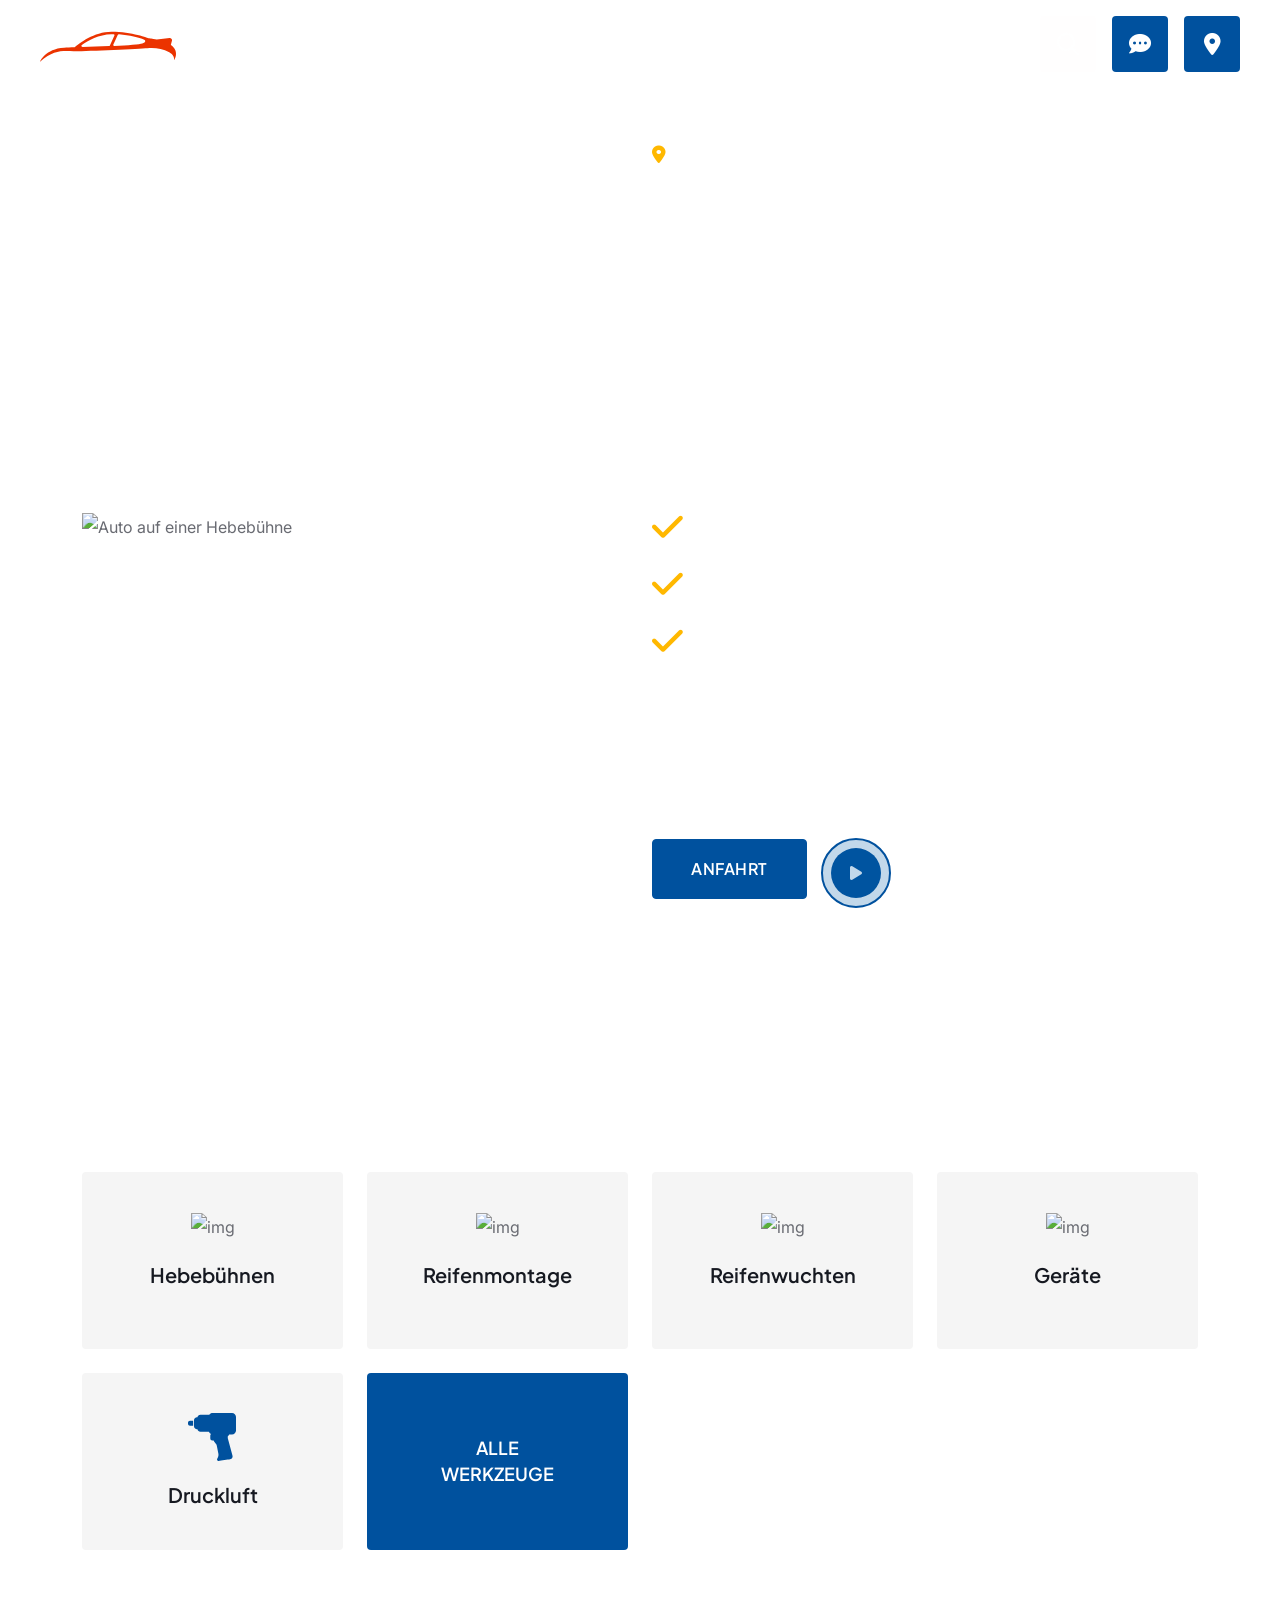
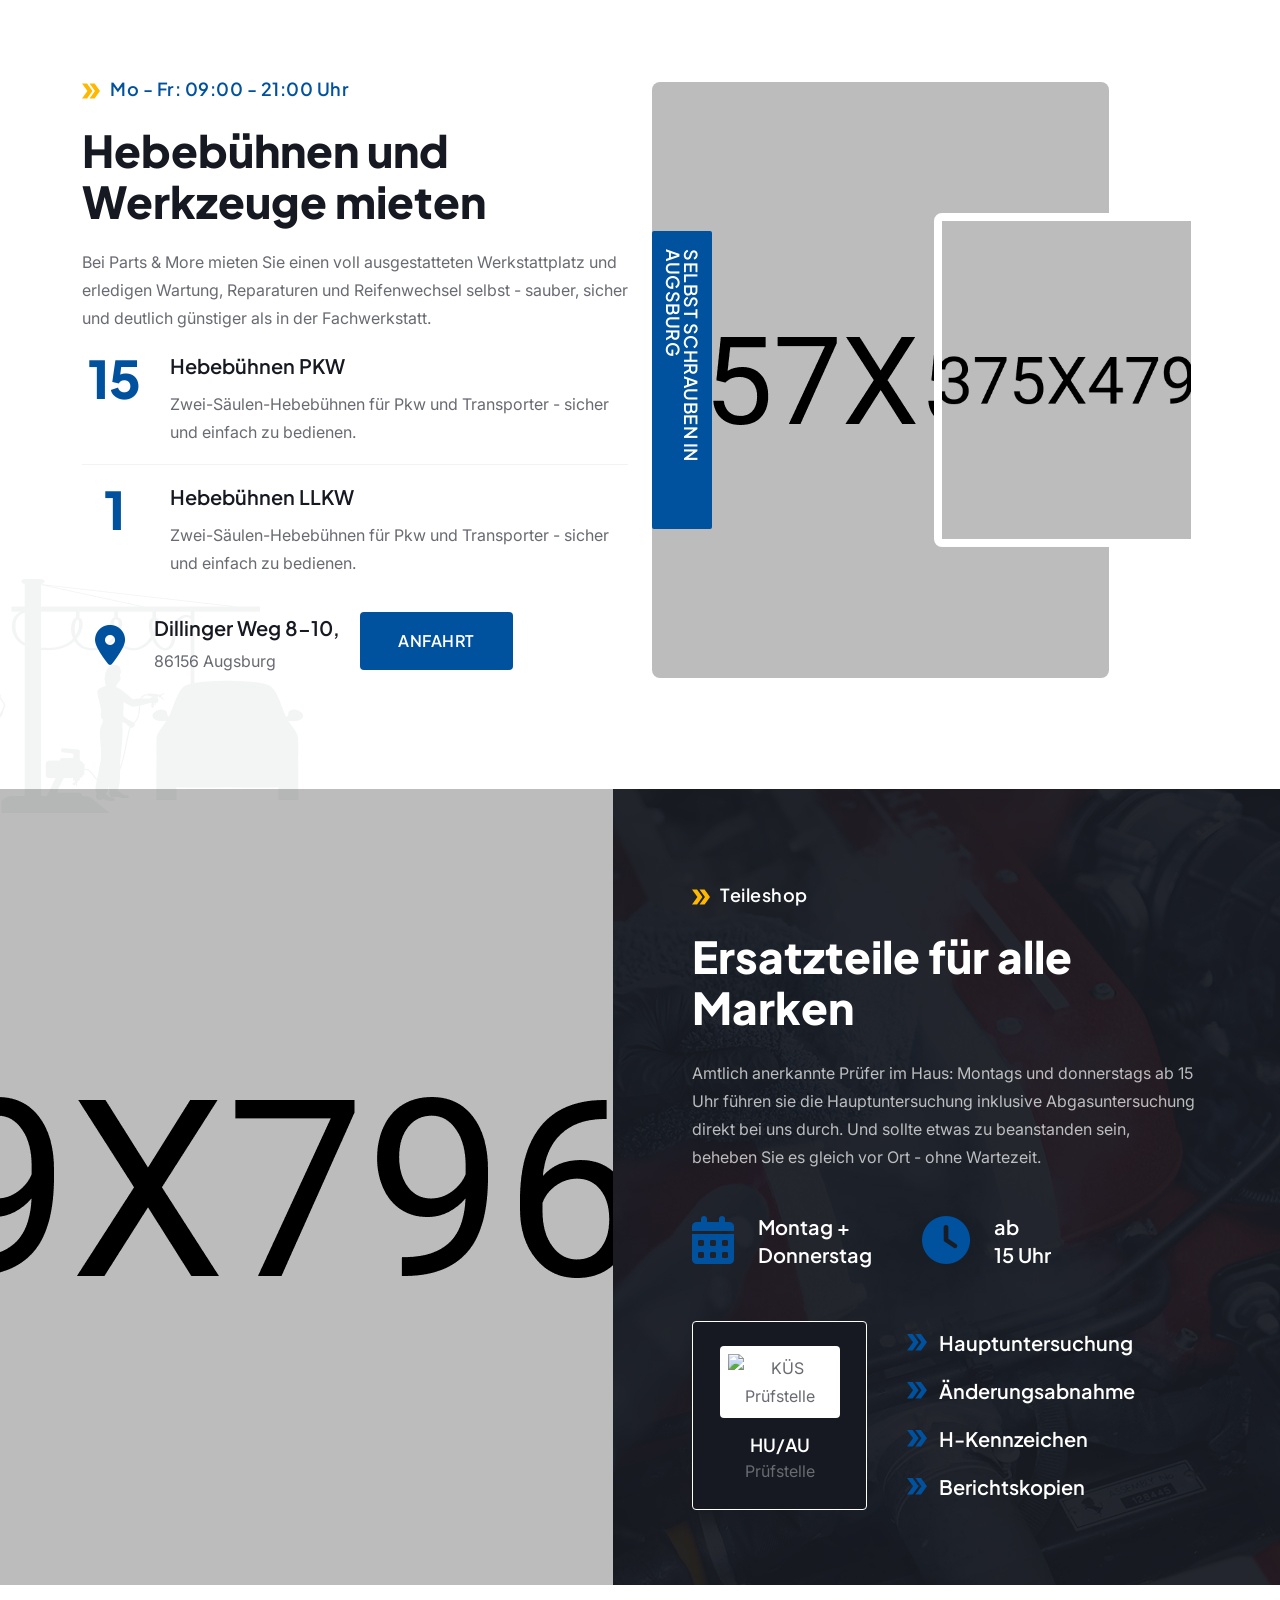
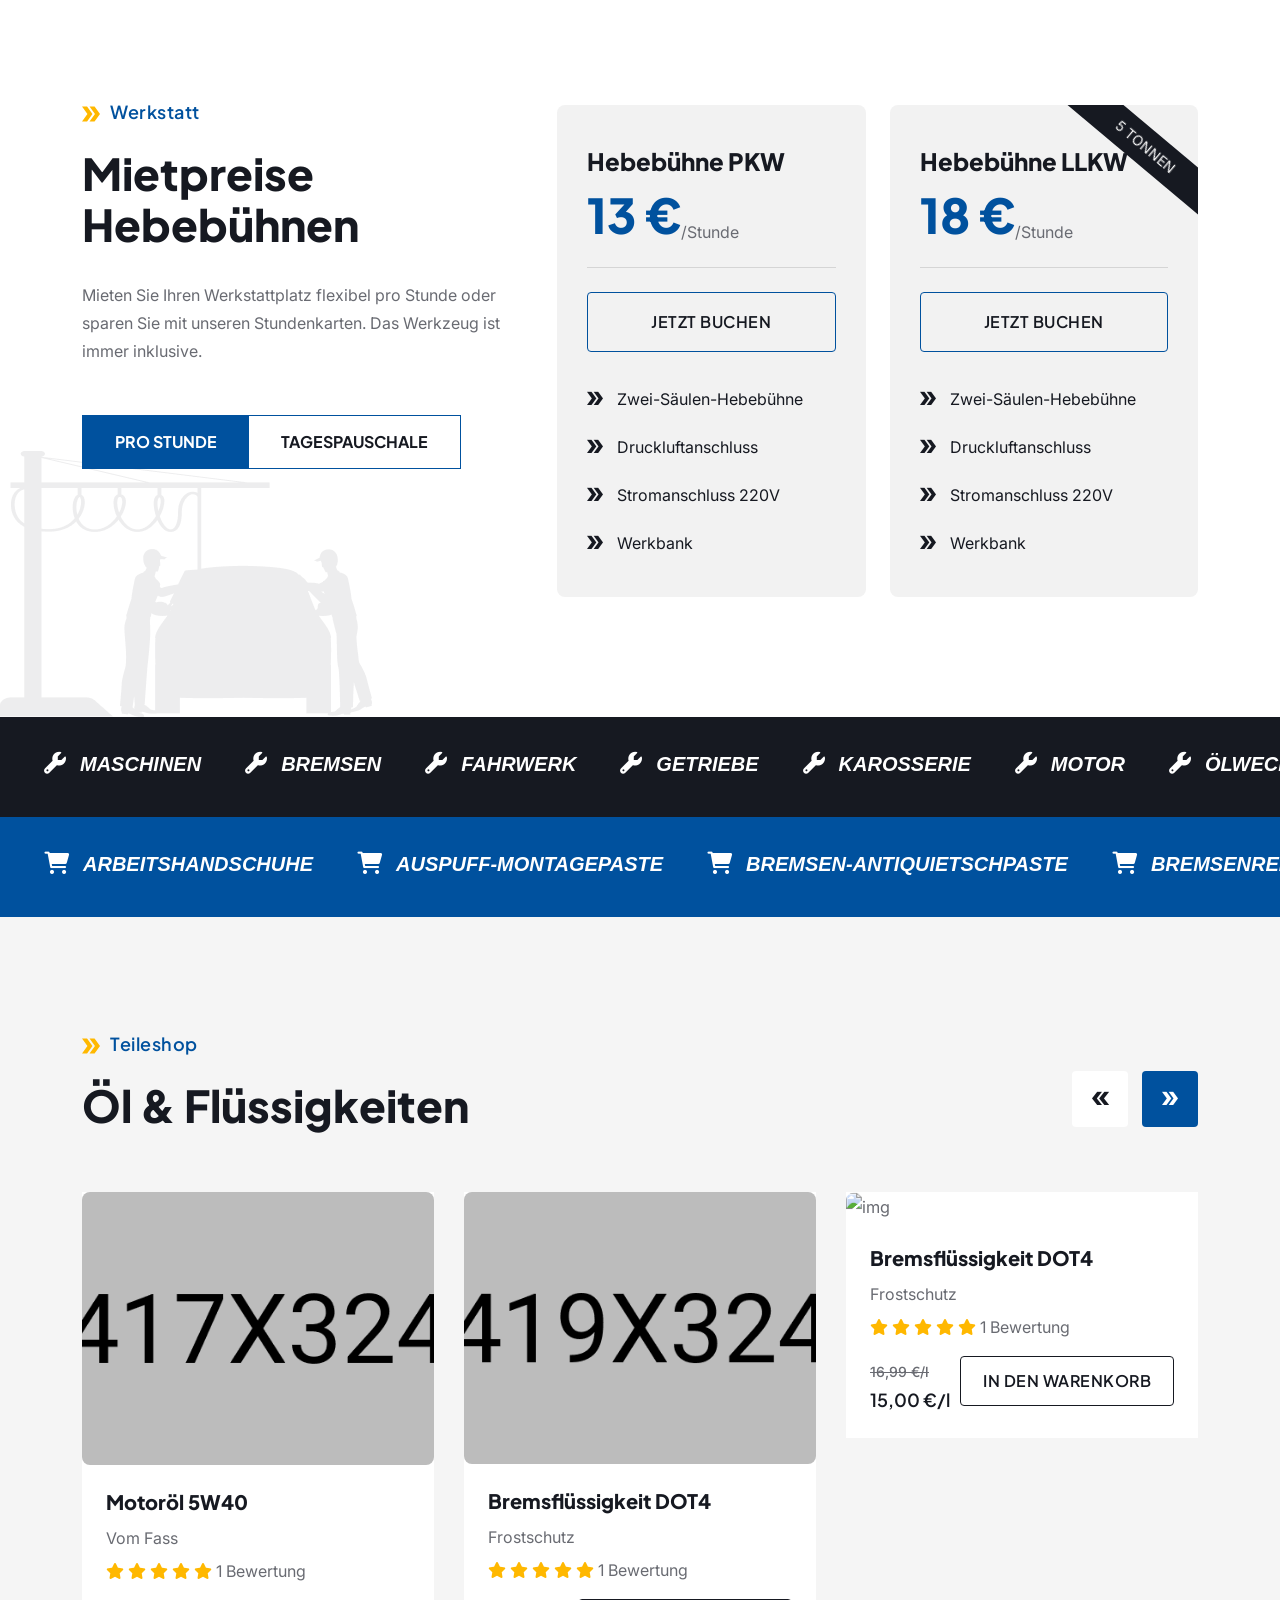
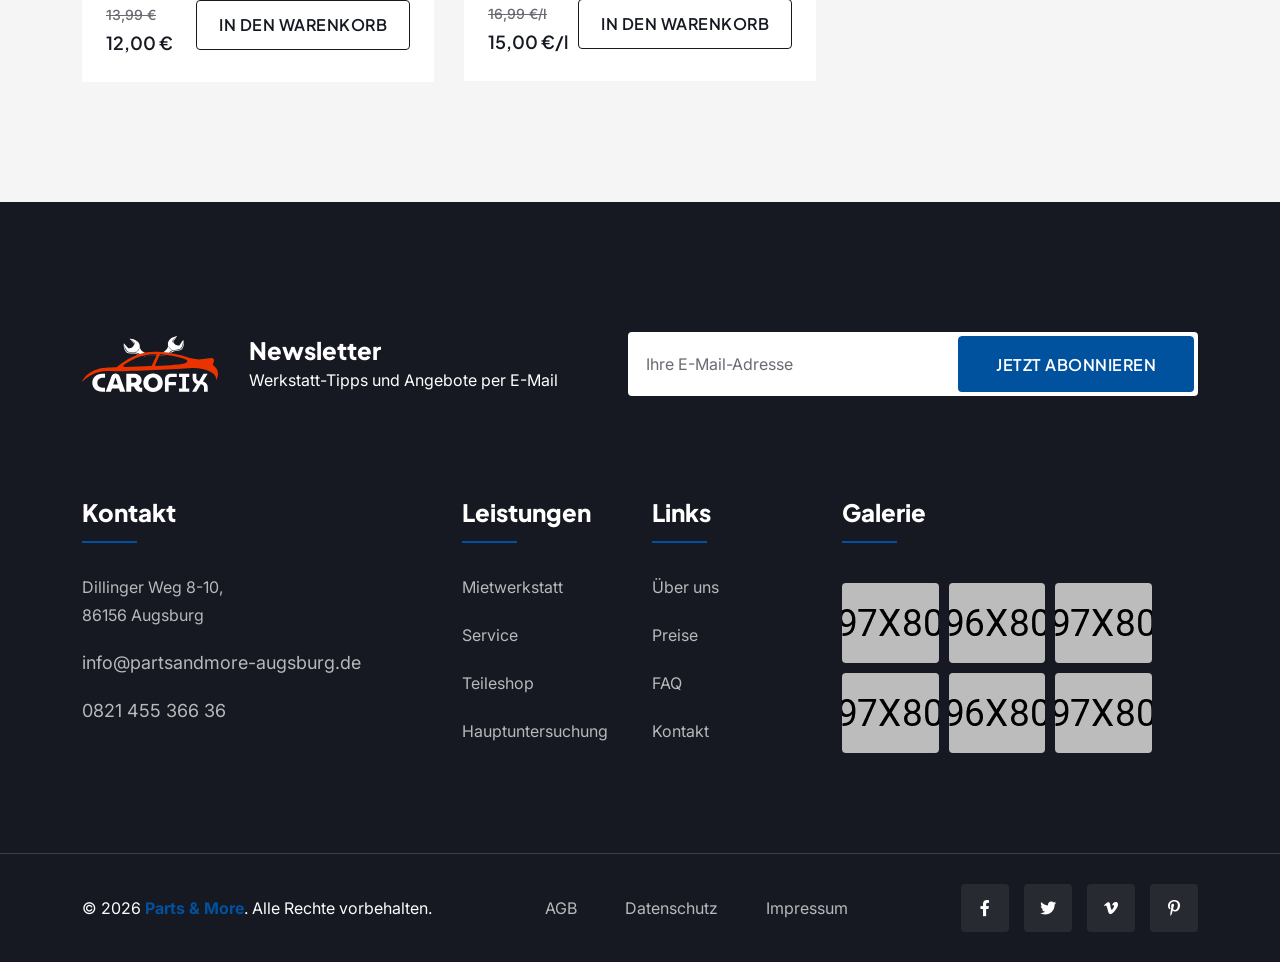
==== commit 089be72e: "Serviceanfrage page, Buila home page layout tweaks - serviceanfrage.html: header, footer and preload" ====
--- a/index.html
+++ b/index.html
@@ -872,10 +872,10 @@
                                         <path fill-rule="evenodd" clip-rule="evenodd"
                                             d="M16.4105 18L16.4105 12.953L8.99991 7.52818L1.58936 12.953L1.58936 18L8.99991 12.5752L16.4105 18ZM16.4105 10.4718L8.99991 5.047L1.58936 10.4718L1.58936 5.42482L8.99991 0L16.4105 5.42482V10.4718Z"
                                             fill="var(--gt-yellow)" />
-                                    </svg>Mo & Do ab 15 Uhr
+                                    </svg>Teileshop
                                 </span>
                                 <h2 class="text-white wow fadeInUp" data-wow-delay=".3s">
-                                    Hauptuntersuchung <br>inkl. Abgasuntersuchung
+                                    Ersatzteile für alle Marken
                                 </h2>
                             </div>
                             <p class="gt-choose-text wow fadeInUp" data-wow-delay=".5s">
--- a/assets/css/main.css
+++ b/assets/css/main.css
@@ -1906,6 +1906,127 @@
   font-weight: 600;
   text-decoration: underline;
 }
+/* Serviceanfrage (serviceanfrage.html): light card, white fields with the theme's
+   light-background input border (as used by the checkout form) */
+.gt-service-form {
+  --gt-input-border: #E4E4E5;
+}
+.gt-service-form .form-clt input,
+.gt-service-form .form-clt textarea {
+  border: 1px solid var(--gt-input-border);
+}
+.gt-service-form .form-clt input:focus,
+.gt-service-form .form-clt textarea:focus {
+  border-color: var(--gt-theme);
+}
+.gt-service-form .form-clt input[type=file] {
+  padding: 12px 20px;
+  cursor: pointer;
+}
+.gt-service-form-block {
+  margin-bottom: 48px;
+}
+.gt-service-form-title {
+  display: flex;
+  align-items: center;
+  gap: 14px;
+  font-size: 22px;
+  text-transform: none;
+  margin-bottom: 30px;
+}
+/* Serviceanfrage: the three tabs above the card share its full width equally */
+.gt-contact-section .gt-anfrage-tabs .nav-item {
+  flex: 1;
+}
+.gt-contact-section .gt-anfrage-tabs .nav-item .nav-link {
+  width: 100%;
+  justify-content: center;
+}
+.gt-anfrage-form h4.gt-service-form-title {
+  padding-bottom: 0;
+  border-bottom: none;
+}
+.gt-service-form-title::before {
+  content: "";
+  flex-shrink: 0;
+  width: 28px;
+  height: 18px;
+  background: linear-gradient(90deg, var(--gt-yellow) 0 40%, transparent 40% 60%, var(--gt-theme) 60%);
+  transform: skewX(-25deg);
+}
+.gt-service-form-tabs {
+  gap: 32px;
+  margin-bottom: 30px;
+}
+.gt-service-form-tabs .nav-link {
+  padding: 0;
+  color: var(--gt-text);
+  font-size: 16px;
+  font-weight: 700;
+  font-family: "Plus Jakarta Sans", sans-serif;
+}
+.gt-service-form-tabs .nav-link.active, .gt-service-form-tabs .nav-link:hover {
+  color: var(--gt-theme);
+}
+.gt-service-form-hint {
+  margin-top: 20px;
+  margin-bottom: 0;
+}
+.gt-service-form-hint strong {
+  color: var(--gt-header);
+}
+.gt-service-form-checks {
+  display: grid;
+  grid-template-columns: repeat(auto-fill, minmax(180px, 1fr));
+  gap: 16px 20px;
+}
+.gt-service-form-checks label {
+  display: flex;
+  align-items: center;
+  gap: 10px;
+  color: var(--gt-header);
+  font-weight: 600;
+  line-height: 1.3;
+  cursor: pointer;
+}
+.gt-service-form-checks .icon {
+  display: flex;
+  align-items: center;
+  justify-content: center;
+  flex-shrink: 0;
+  width: 44px;
+  height: 44px;
+  border: 1px solid var(--gt-theme);
+  border-radius: 4px;
+  background-color: var(--gt-white);
+  color: var(--gt-theme);
+  font-size: 20px;
+  transition: all 0.4s ease-in-out;
+}
+.gt-service-form-checks label:hover .icon,
+.gt-service-form-checks label:has(input:checked) .icon {
+  background-color: var(--gt-theme);
+  color: var(--gt-white);
+}
+.gt-service-form-checks input,
+.gt-service-form-consent input {
+  width: 18px;
+  height: 18px;
+  flex-shrink: 0;
+  accent-color: var(--gt-theme);
+}
+.gt-service-form-consent {
+  display: flex;
+  align-items: flex-start;
+  gap: 10px;
+  cursor: pointer;
+}
+.gt-service-form-consent input {
+  margin-top: 4px;
+}
+.gt-service-form .contact-btn {
+  text-align: left;
+}
 .gt-anfrage-sidebar {
   display: grid;
   gap: 24px;
@@ -4062,6 +4183,17 @@
     padding: 10px 0;
   }
 }
+/* Desktop: the right block (top bar + menu) starts a fixed distance after the logo instead of
+   taking only its content width; menu stays left, buttons stay at the right edge */
+@media (min-width: 1400px) {
+  .header-1 .header-main-right-item {
+    flex: 1;
+    margin-left: 100px;
+  }
+  .header-1 .header-main-right-item .header-right-area {
+    justify-content: space-between;
+  }
+}
 .header-1 .header-logo-2 {
   display: none;
 }
@@ -4191,10 +4323,27 @@
   cursor: pointer;
 }
 .header-1 .header-main-right-item .head-top-wrapper {
+  position: relative;
   display: flex;
   align-items: center;
   justify-content: space-between;
   padding: 9px 0 12px;
+}
+/* Blue top bar: starts 40px before the address text (was a fixed 27% of the header) and runs to the right edge */
+.header-1.bg-theme::before {
+  display: none;
+}
+.header-1.bg-theme .header-main-right-item .head-top-wrapper::before {
+  position: absolute;
+  top: 0;
+  bottom: 0;
+  left: -40px;
+  right: 0;
+  content: "";
+  z-index: -1;
+  background-color: var(--gt-theme);
+  box-shadow: 0 0 0 100vmax var(--gt-theme);
+  clip-path: inset(0 -100vmax 0 0);
 }
 @media (max-width: 1399px) {
   .header-1 .header-main-right-item .head-top-wrapper {
@@ -7849,6 +7998,15 @@
 .gt-section-title span img:last-child {
   margin-left: 10px;
 }
+/* Chevron icon in place of the subtitle image */
+.gt-section-title span i,
+.gt-hero-content h6 i {
+  margin-right: 10px;
+}
+.gt-section-title span i:last-child:not(:first-child) {
+  margin-right: 0;
+  margin-left: 10px;
+}
 .gt-section-title span.gt-style-3 {
   border: 1px solid var(--gt-theme);
   padding: 8px 16px;
@@ -7971,16 +8129,16 @@
   font-family: "Plus Jakarta Sans", sans-serif;
   color: var(--gt-header);
   position: absolute;
-  right: 53px;
+  /* Vertical text centred in the 55px strip, independent of the label length */
+  right: 0;
   top: 0;
   bottom: 0;
-  transform: rotate(90deg);
+  width: 55px;
+  padding-top: 24px;
+  display: flex;
+  align-items: center;
+  writing-mode: vertical-rl;
   z-index: 9;
-}
-@media (max-width: 1399px) {
-  .gt-service-card-items .gt-thumb .gt-link-btn {
-    right: 37px;
-  }
 }
 @media (max-width: 1199px) {
   .gt-service-card-items .gt-thumb .gt-link-btn {
@@ -7988,7 +8146,10 @@
   }
 }
 .gt-service-card-items .gt-thumb .gt-link-btn i {
-  margin-left: 8px;
+  /* Icon glyphs stay upright in vertical text, so turn them like the letters */
+  display: inline-block;
+  margin-top: 8px;
+  transform: rotate(90deg);
   color: var(--gt-theme);
 }
 .gt-service-card-items .gt-content {
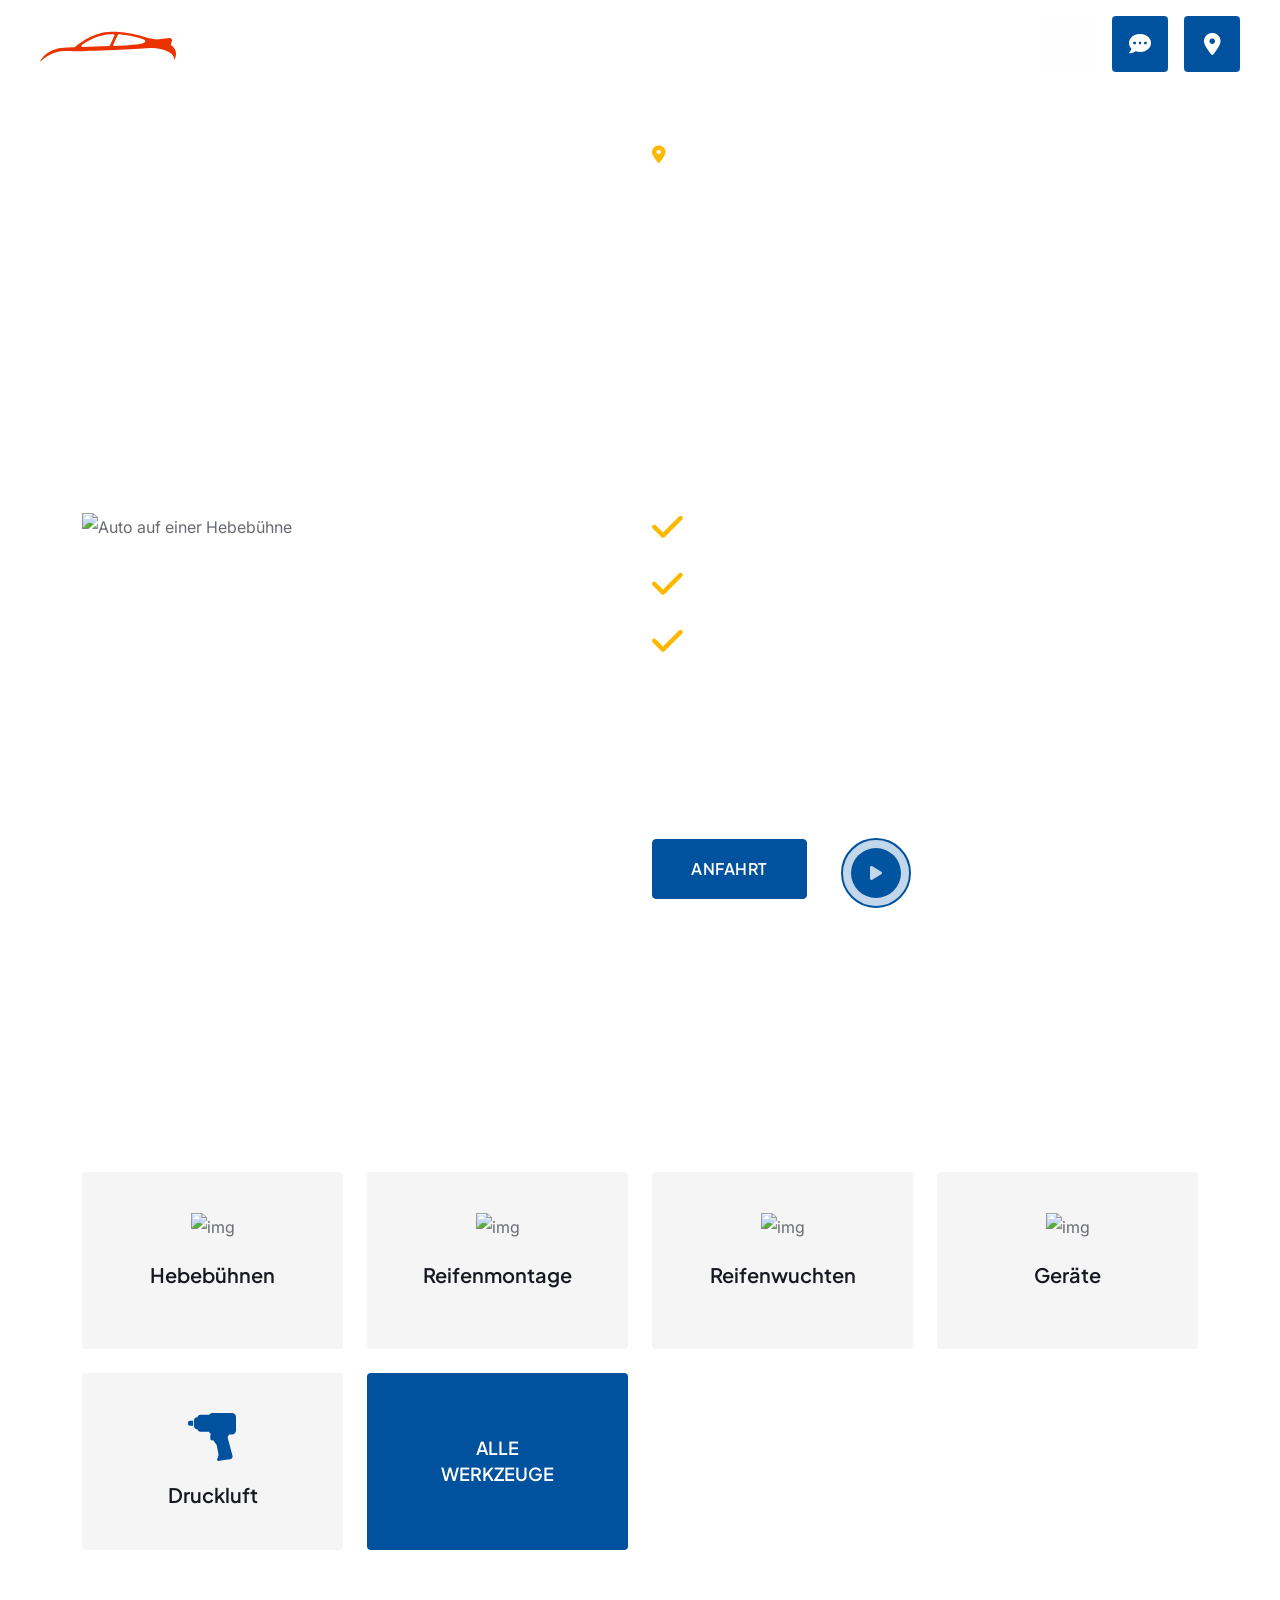
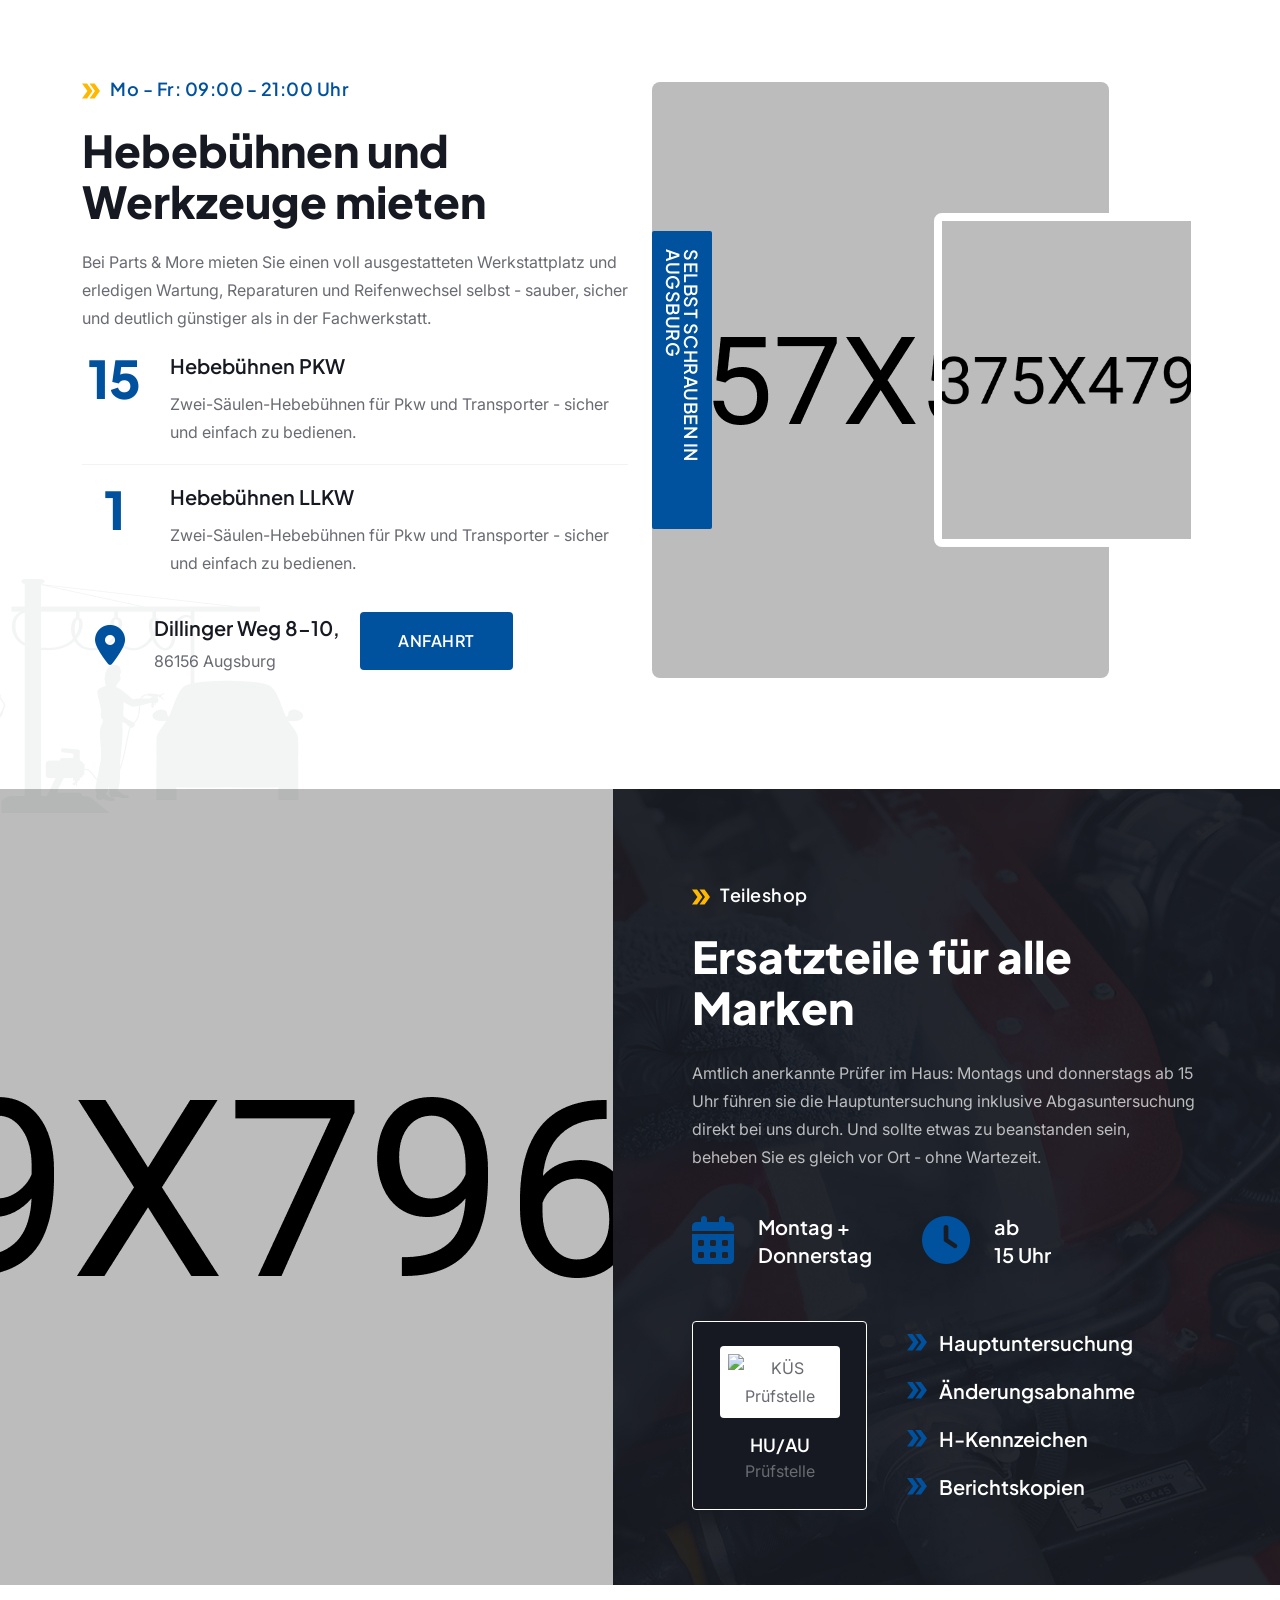
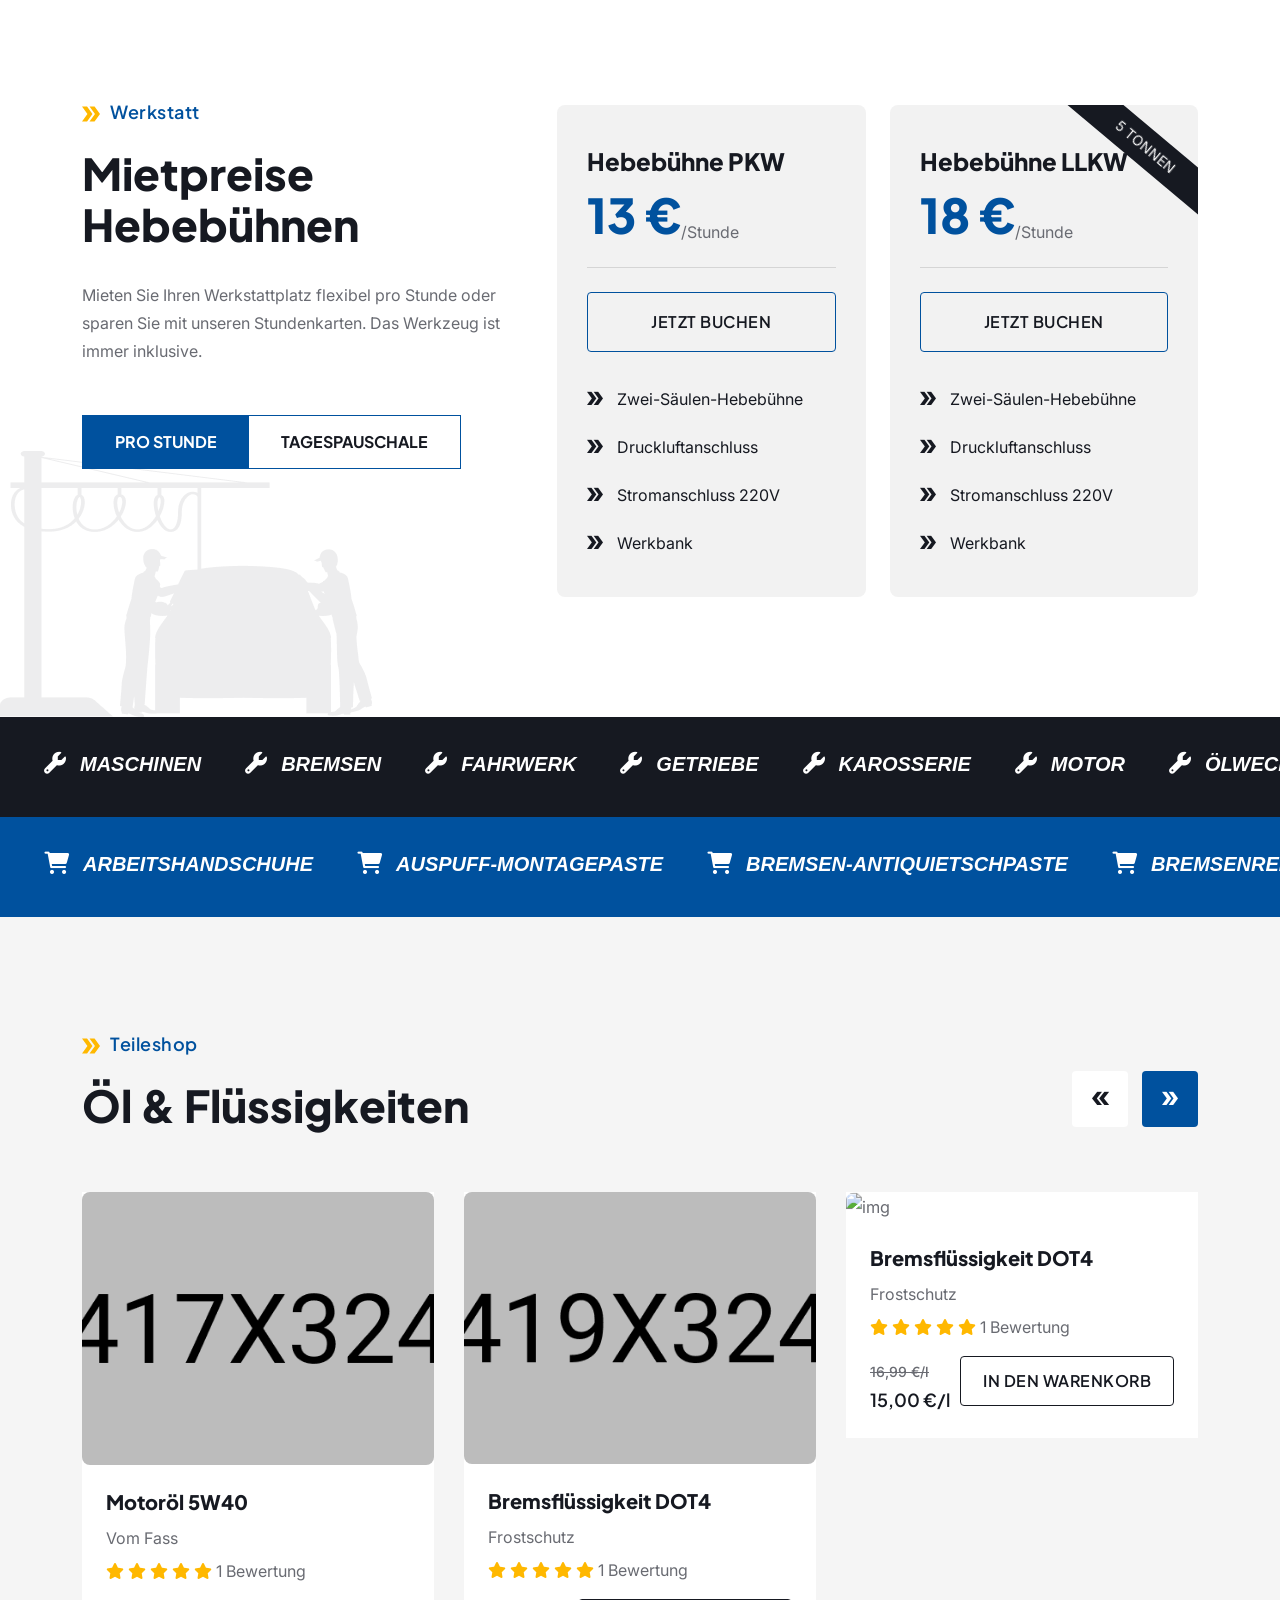
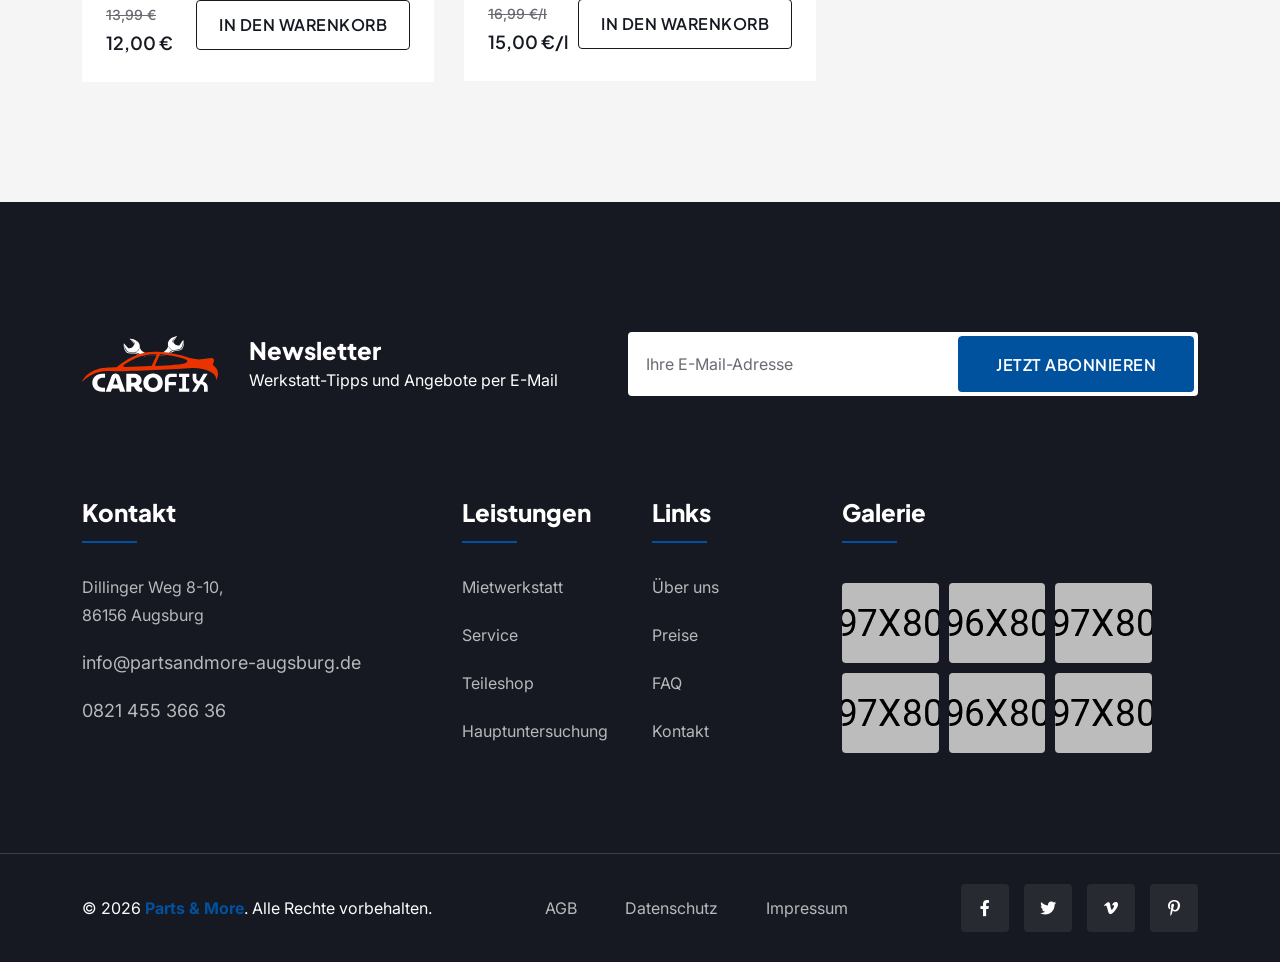
==== commit f8430e15: "Add left margin to hero play button" ====
--- a/index.html
+++ b/index.html
@@ -422,7 +422,7 @@
                                 <a href="#" class="main-header__search search-toggler">
                                     <i class="fa-regular fa-magnifying-glass"></i>
                                 </a>
-                                <a href="anfrage.html" class="cart-icon" title="Anfrage" aria-label="Anfrage"><i
+                                <a href="serviceanfrage.html" class="cart-icon" title="Anfrage" aria-label="Anfrage"><i
                                         class="fa-solid fa-comment-dots"></i></a>
                                 <a href="https://www.google.com/maps/search/?api=1&query=Parts+%26+More+Augsburg"
                                     target="_blank" rel="noopener" class="cart-icon" title="Anfahrt"
@@ -700,7 +700,7 @@
                                     <span class="gt-text-2">Anfahrt</span>
                                 </span>
                             </a>
-                            <a href="https://www.youtube.com/watch?v=Cn4G2lZ_g2I" class="video-btn ripple video-popup">
+                            <a href="https://www.youtube.com/watch?v=1rhbBr8VLIg" class="video-btn ripple video-popup" style="margin-left: 20px;">
                                 <i class="fa-solid fa-play"></i>
                             </a>
                         </div>
--- a/assets/css/main.css
+++ b/assets/css/main.css
@@ -55,7 +55,6 @@
 .gt-theme-btn {
   color: var(--gt-white);
   overflow: hidden;
-  transition: 700ms;
   position: relative;
   vertical-align: middle;
   -webkit-appearance: none;
@@ -75,7 +74,6 @@
   border-radius: 4px;
   position: relative;
   overflow: hidden;
-  transition: all 700ms ease;
   text-transform: uppercase;
   z-index: 99;
 }
@@ -91,7 +89,6 @@
   right: 0px;
   background-color: var(--gt-header);
   z-index: -1;
-  transition: all 500ms ease;
 }
 .gt-theme-btn .gt-icon-btn {
   background-color: var(--gt-theme);
@@ -100,7 +97,6 @@
   display: inline-block;
   position: relative;
   overflow: hidden;
-  transition: all 500ms ease;
   z-index: 99;
 }
 .gt-theme-btn .gt-icon-btn::after {
@@ -112,14 +108,10 @@
   right: 0px;
   background-color: var(--gt-header);
   z-index: -1;
-  transition: all 500ms ease;
 }
 .gt-theme-btn .gt-icon-btn i {
   display: inline-block;
 }
-.gt-theme-btn:hover .gt-text-btn .gt-text-2 {
-  animation: slideRight 600ms;
-}
 .gt-theme-btn:hover .gt-text-btn::after {
   width: 100%;
   left: 0px;
@@ -127,9 +119,6 @@
 .gt-theme-btn:hover .gt-icon-btn::after {
   width: 100%;
   left: 0px;
-}
-.gt-theme-btn:hover .gt-icon-btn i {
-  animation: slideRight 500ms;
 }
 .gt-theme-btn.style-2 .gt-text-btn {
   background-color: var(--gt-header);
@@ -1926,6 +1915,617 @@
 .gt-service-form-block {
   margin-bottom: 48px;
 }
+/* Step counter above the service form: numbered circles joined by a line,
+   the active step is filled and the line runs half-way to the next one */
+.gt-service-steps {
+  margin-bottom: 48px;
+}
+.gt-service-steps ol {
+  display: grid;
+  grid-template-columns: repeat(5, 1fr);
+  margin: 0;
+  padding: 0;
+  list-style: none;
+}
+.gt-service-steps li {
+  position: relative;
+  display: flex;
+  flex-direction: column;
+  align-items: center;
+  text-align: center;
+}
+.gt-service-steps li:not(:first-child)::before {
+  content: "";
+  position: absolute;
+  top: 13px;
+  right: 50%;
+  width: 100%;
+  height: 2px;
+  background-color: var(--gt-text);
+}
+.gt-service-steps li.is-active + li::before {
+  background: linear-gradient(90deg, var(--gt-theme) 50%, var(--gt-text) 50%);
+}
+.gt-service-steps .num {
+  position: relative;
+  z-index: 1;
+  display: flex;
+  align-items: center;
+  justify-content: center;
+  width: 28px;
+  height: 28px;
+  border: 2px solid var(--gt-text);
+  border-radius: 50%;
+  background-color: var(--gt-white);
+  color: var(--gt-text);
+  font-size: 13px;
+  font-weight: 700;
+  line-height: 1;
+}
+.gt-service-steps .label {
+  margin-top: 12px;
+  color: var(--gt-header);
+  font-size: 16px;
+  line-height: 1.3;
+}
+.gt-service-steps li.is-active .num {
+  border-color: var(--gt-theme);
+  background-color: var(--gt-theme);
+  color: var(--gt-white);
+}
+.gt-service-steps li.is-active .label {
+  font-weight: 700;
+}
+@media (max-width: 575px) {
+  .gt-service-steps .label {
+    font-size: 12px;
+  }
+}
+/* Finished steps: check mark, blue line, clickable to go back */
+.gt-service-steps li.is-done {
+  cursor: pointer;
+}
+.gt-service-steps li.is-done + li::before {
+  background: var(--gt-theme);
+}
+.gt-service-steps li.is-active + li.is-done::before {
+  background: var(--gt-theme);
+}
+.gt-service-steps li.is-done .num {
+  border-color: var(--gt-theme);
+  color: var(--gt-theme);
+  font-size: 0;
+}
+.gt-service-steps li.is-done .num::before {
+  content: "\f00c";
+  font-family: "Font Awesome 6 Pro";
+  font-weight: 900;
+  font-size: 11px;
+}
+
+/* ==========================================================
+   Serviceanfrage: 5-step request form (serviceanfrage.html)
+   Uses the theme colours, fonts, buttons and field sizes.
+   ========================================================== */
+.gt-booking-section .gt-service-steps {
+  max-width: 1000px;
+  margin: 0 auto 60px;
+}
+.gt-booking-step {
+  display: none;
+}
+.gt-booking-step.is-active {
+  display: block;
+}
+.gt-booking-layout {
+  display: grid;
+  gap: 40px;
+}
+.gt-booking-aside {
+  display: none;
+}
+.gt-booking-layout.has-aside {
+  grid-template-columns: minmax(0, 1fr) 380px;
+}
+.gt-booking-layout.has-aside .gt-booking-aside {
+  display: block;
+  position: sticky;
+  top: 120px;
+  align-self: start;
+}
+@media (max-width: 1199px) {
+  .gt-booking-layout.has-aside {
+    grid-template-columns: minmax(0, 1fr) 320px;
+  }
+}
+@media (max-width: 991px) {
+  .gt-booking-layout.has-aside {
+    grid-template-columns: 1fr;
+  }
+  .gt-booking-layout.has-aside .gt-booking-aside {
+    position: static;
+  }
+}
+.gt-booking-heading {
+  margin-bottom: 30px;
+}
+.gt-booking-card {
+  padding: 40px;
+  border-radius: 8px;
+  background-color: #F2F2F2;
+}
+@media (max-width: 575px) {
+  .gt-booking-card {
+    padding: 24px;
+  }
+}
+.gt-booking h3,
+.gt-booking h4,
+.gt-booking h5 {
+  text-transform: none;
+}
+.gt-booking-title {
+  font-size: 32px;
+  margin: 50px 0 10px;
+}
+.gt-booking-back + .gt-booking-title {
+  margin-top: 0;
+}
+.gt-booking-subtitle {
+  font-size: 20px;
+  font-weight: 600;
+  margin: 30px 0 16px;
+}
+.gt-booking-hint {
+  font-size: 14px;
+  margin: 8px 0 0;
+}
+.gt-booking-list {
+  margin: 20px 0 30px;
+}
+.gt-booking-list li {
+  position: relative;
+  padding-left: 22px;
+}
+.gt-booking-list li:not(:last-child) {
+  margin-bottom: 10px;
+}
+.gt-booking-list li::before {
+  content: "";
+  position: absolute;
+  top: 10px;
+  left: 4px;
+  width: 7px;
+  height: 7px;
+  border-radius: 50%;
+  background-color: var(--gt-theme);
+}
+
+/* Fields: same sizes as the theme's contact form, white with the light-background border */
+.gt-booking .form-clt span {
+  display: inline-block;
+  margin-bottom: 10px;
+  color: var(--gt-header);
+  font-size: 18px;
+  font-weight: 600;
+  font-family: "Plus Jakarta Sans", sans-serif;
+}
+.gt-booking .form-clt span small {
+  font-size: 14px;
+  font-weight: 400;
+  color: var(--gt-text);
+}
+.gt-booking .form-clt input,
+.gt-booking .form-clt textarea,
+.gt-booking .form-clt select {
+  width: 100%;
+  padding: 16px 20px;
+  border: 1px solid #E4E4E5;
+  border-radius: 8px;
+  outline: none;
+  background-color: var(--gt-white);
+  color: var(--gt-text);
+  font-size: 16px;
+  transition: all 0.4s ease-in-out;
+}
+.gt-booking .form-clt input:focus,
+.gt-booking .form-clt textarea:focus,
+.gt-booking .form-clt select:focus {
+  border-color: var(--gt-theme);
+}
+.gt-booking .form-clt input[type=file] {
+  padding: 12px 20px;
+  cursor: pointer;
+}
+.gt-booking .form-clt textarea {
+  resize: vertical;
+}
+.gt-booking .form-clt + .form-clt {
+  margin-top: 24px;
+}
+.gt-booking-counter {
+  margin: 6px 0 0;
+  font-size: 14px;
+  text-align: right;
+}
+.gt-booking-actions {
+  margin-top: 30px;
+}
+.gt-booking-error {
+  margin: 20px 0 0;
+  color: #C62828;
+  font-weight: 600;
+}
+.gt-booking-error:empty {
+  display: none;
+}
+.gt-booking-back {
+  display: inline-flex;
+  align-items: center;
+  gap: 8px;
+  margin-bottom: 24px;
+  padding: 0;
+  border: none;
+  background: none;
+  color: var(--gt-theme);
+  font-weight: 700;
+  font-family: "Plus Jakarta Sans", sans-serif;
+}
+
+/* Step 1: upload or enter the vehicle data, split by "oder" */
+.gt-booking-split {
+  display: grid;
+  grid-template-columns: 1fr auto 1fr;
+  gap: 40px;
+}
+.gt-booking-split h3 {
+  font-size: 26px;
+  margin-bottom: 8px;
+}
+.gt-booking-or {
+  display: flex;
+  flex-direction: column;
+  align-items: center;
+  gap: 12px;
+  color: var(--gt-header);
+  font-size: 22px;
+  font-family: "Plus Jakarta Sans", sans-serif;
+}
+.gt-booking-or::before,
+.gt-booking-or::after {
+  content: "";
+  flex: 1;
+  width: 1px;
+  background-color: #C9C9C9;
+}
+@media (max-width: 991px) {
+  .gt-booking-split {
+    grid-template-columns: 1fr;
+    gap: 30px;
+  }
+  .gt-booking-or {
+    flex-direction: row;
+  }
+  .gt-booking-or::before,
+  .gt-booking-or::after {
+    width: auto;
+    height: 1px;
+  }
+}
+
+/* Step 2: selectable cards (radio for the hand-over, checkboxes for the services) */
+.gt-booking-option {
+  display: flex;
+  align-items: flex-start;
+  gap: 16px;
+  margin-bottom: 16px;
+  padding: 22px 24px;
+  border: 1px solid #E4E4E5;
+  border-radius: 8px;
+  background-color: var(--gt-white);
+  cursor: pointer;
+  transition: all 0.4s ease-in-out;
+}
+.gt-booking-option:hover,
+.gt-booking-option:has(input:checked) {
+  border-color: var(--gt-theme);
+}
+.gt-booking-option input {
+  flex-shrink: 0;
+  width: 20px;
+  height: 20px;
+  margin-top: 3px;
+  accent-color: var(--gt-theme);
+}
+.gt-booking-option-body {
+  display: flex;
+  flex-direction: column;
+  gap: 6px;
+  flex: 1;
+}
+.gt-booking-option-title {
+  color: var(--gt-theme);
+  font-size: 20px;
+  font-weight: 600;
+  line-height: 1.3;
+  font-family: "Plus Jakarta Sans", sans-serif;
+}
+.gt-booking-option-text {
+  font-size: 15px;
+}
+.gt-booking-option-price {
+  flex-shrink: 0;
+  margin-left: auto;
+  color: var(--gt-header);
+  font-weight: 700;
+  white-space: nowrap;
+}
+.gt-booking-services {
+  display: grid;
+  grid-template-columns: repeat(2, minmax(0, 1fr));
+  gap: 16px;
+  margin-top: 20px;
+}
+.gt-booking-services .gt-booking-option {
+  align-items: center;
+  margin-bottom: 0;
+}
+.gt-booking-services .gt-booking-option input {
+  margin-top: 0;
+}
+.gt-booking-services .gt-booking-option img {
+  flex-shrink: 0;
+  width: 44px;
+  height: 44px;
+}
+.gt-booking-services .gt-booking-option-title {
+  font-size: 18px;
+}
+.gt-booking-services .is-extra {
+  display: none;
+}
+.gt-booking-services.is-open .is-extra {
+  display: flex;
+}
+@media (max-width: 767px) {
+  .gt-booking-services {
+    grid-template-columns: 1fr;
+  }
+}
+.gt-booking-more {
+  display: inline-flex;
+  align-items: center;
+  gap: 12px;
+  margin-top: 24px;
+  padding: 10px 26px;
+  border: 1.2px solid var(--gt-theme);
+  border-radius: 30px;
+  background-color: var(--gt-white);
+  color: var(--gt-theme);
+  font-weight: 700;
+  font-family: "Plus Jakarta Sans", sans-serif;
+}
+.gt-booking-more i {
+  transition: transform 0.3s ease-in-out;
+}
+.gt-booking-more[aria-expanded=true] i {
+  transform: rotate(180deg);
+}
+
+/* Step 3: service centre, calendar and time slots */
+.gt-booking-calendar-card {
+  margin-top: 30px;
+  padding: 0;
+  border: 1px solid var(--gt-theme);
+  background-color: var(--gt-white);
+}
+.gt-booking-center {
+  display: flex;
+  gap: 16px;
+  padding: 30px;
+  border-bottom: 1px solid #E4E4E5;
+}
+.gt-booking-center > i {
+  color: var(--gt-theme);
+  font-size: 22px;
+  margin-top: 4px;
+}
+.gt-booking-center h4 {
+  color: var(--gt-theme);
+  font-size: 22px;
+  margin-bottom: 4px;
+}
+.gt-booking-center p {
+  margin: 0;
+}
+.gt-booking-tags {
+  display: flex;
+  flex-wrap: wrap;
+  gap: 8px;
+  margin-top: 12px;
+}
+.gt-booking-tags li {
+  padding: 4px 12px;
+  border-radius: 4px;
+  background-color: #F2F2F2;
+  color: var(--gt-header);
+  font-size: 14px;
+}
+.gt-booking-datetime {
+  display: grid;
+  grid-template-columns: repeat(2, minmax(0, 1fr));
+  gap: 40px;
+  padding: 30px;
+}
+@media (max-width: 767px) {
+  .gt-booking-datetime {
+    grid-template-columns: 1fr;
+  }
+}
+.gt-booking-datetime h5 {
+  font-size: 18px;
+  margin-bottom: 20px;
+}
+.gt-booking-calendar-head {
+  display: flex;
+  align-items: center;
+  justify-content: space-between;
+  margin-bottom: 16px;
+}
+.gt-booking-calendar-head strong {
+  color: var(--gt-header);
+  font-family: "Plus Jakarta Sans", sans-serif;
+}
+.gt-booking-calendar-head button {
+  width: 36px;
+  height: 36px;
+  border: none;
+  border-radius: 50%;
+  background: none;
+  color: var(--gt-theme);
+}
+.gt-booking-calendar-head button:disabled {
+  opacity: 0.3;
+}
+.gt-booking-calendar-grid {
+  display: grid;
+  grid-template-columns: repeat(7, 1fr);
+  gap: 6px;
+  text-align: center;
+}
+.gt-booking-calendar-grid .is-weekday {
+  color: var(--gt-header);
+  font-size: 14px;
+  font-weight: 600;
+}
+.gt-booking-calendar-grid button {
+  aspect-ratio: 1;
+  border: 1px solid transparent;
+  border-radius: 50%;
+  background: none;
+  color: var(--gt-theme);
+  font-size: 16px;
+  font-weight: 600;
+  transition: all 0.3s ease-in-out;
+}
+.gt-booking-calendar-grid button:hover:not(:disabled) {
+  border-color: var(--gt-theme);
+}
+.gt-booking-calendar-grid button:disabled {
+  color: #B5B5B5;
+  font-weight: 400;
+  text-decoration: line-through;
+  cursor: default;
+}
+.gt-booking-calendar-grid button.is-today {
+  border-color: #C9C9C9;
+}
+.gt-booking-calendar-grid button.is-selected {
+  border-color: var(--gt-theme);
+  background-color: var(--gt-theme);
+  color: var(--gt-white);
+}
+.gt-booking-slots {
+  display: grid;
+  grid-template-columns: repeat(auto-fill, minmax(90px, 1fr));
+  gap: 10px;
+  margin-bottom: 20px;
+}
+.gt-booking-slots .gt-booking-hint {
+  grid-column: 1 / -1;
+  margin: 0;
+}
+.gt-booking-slots button {
+  padding: 10px 0;
+  border: 1px solid var(--gt-theme);
+  border-radius: 4px;
+  background-color: var(--gt-white);
+  color: var(--gt-theme);
+  font-size: 15px;
+  font-weight: 600;
+  transition: all 0.3s ease-in-out;
+}
+.gt-booking-slots button:hover,
+.gt-booking-slots button.is-selected {
+  background-color: var(--gt-theme);
+  color: var(--gt-white);
+}
+
+/* Step 4: consent */
+.gt-booking-consent {
+  display: flex;
+  align-items: flex-start;
+  gap: 10px;
+  cursor: pointer;
+}
+.gt-booking-consent input {
+  flex-shrink: 0;
+  width: 18px;
+  height: 18px;
+  margin-top: 4px;
+  accent-color: var(--gt-theme);
+}
+
+/* Summary: right column on steps 2-4 and the full list on step 5 */
+.gt-booking-aside-title {
+  font-size: 28px;
+  padding-bottom: 16px;
+  border-bottom: 1px solid #D5D5D5;
+}
+.gt-booking-summary-item {
+  padding: 20px 0;
+  border-bottom: 1px solid #D5D5D5;
+}
+.gt-booking-summary-head {
+  display: flex;
+  align-items: baseline;
+  justify-content: space-between;
+  gap: 16px;
+  margin-bottom: 8px;
+}
+.gt-booking-summary-head h4 {
+  font-size: 20px;
+}
+.gt-booking-summary-head a {
+  color: var(--gt-theme);
+  font-size: 14px;
+  text-decoration: underline;
+}
+.gt-booking-summary-item p {
+  margin: 4px 0 0;
+  font-size: 15px;
+  overflow-wrap: anywhere;
+}
+.gt-booking-summary-item p.has-value {
+  display: flex;
+  justify-content: space-between;
+  gap: 16px;
+}
+.gt-booking-summary-item p.has-value b {
+  flex-shrink: 0;
+  color: var(--gt-header);
+}
+.gt-booking-step .gt-booking-summary-list {
+  margin-top: 30px;
+  border-top: 1px solid #D5D5D5;
+}
+.gt-booking-total {
+  display: flex;
+  justify-content: space-between;
+  gap: 16px;
+  margin-top: 24px;
+  padding: 20px 24px;
+  border-radius: 4px;
+  background-color: var(--gt-theme);
+  color: var(--gt-white);
+  font-size: 24px;
+  font-weight: 600;
+  font-family: "Plus Jakarta Sans", sans-serif;
+}
+.gt-booking-note {
+  margin: 24px 0 0;
+  font-size: 14px;
+}
 .gt-service-form-title {
   display: flex;
   align-items: center;
@@ -1934,13 +2534,66 @@
   text-transform: none;
   margin-bottom: 30px;
 }
-/* Serviceanfrage: the three tabs above the card share its full width equally */
+/* Serviceanfrage: folder-style tabs, joined edge to edge across the card's width;
+   the active tab shares the card's light background and merges into it */
+.gt-contact-section .gt-anfrage-tabs {
+  flex-wrap: nowrap;
+  gap: 0;
+  margin-bottom: 0;
+}
 .gt-contact-section .gt-anfrage-tabs .nav-item {
   flex: 1;
 }
+.gt-contact-section .gt-anfrage-tabs .nav-item + .nav-item {
+  margin-left: -1px;
+}
 .gt-contact-section .gt-anfrage-tabs .nav-item .nav-link {
+  position: relative;
   width: 100%;
   justify-content: center;
+  padding: 18px 24px;
+  border: 1px solid #E4E4E5;
+  border-bottom: none;
+  border-radius: 8px 8px 0 0;
+  background-color: var(--gt-white);
+  color: var(--gt-text);
+}
+.gt-contact-section .gt-anfrage-tabs .nav-item .nav-link:hover {
+  background-color: var(--gt-white);
+  color: var(--gt-theme);
+}
+.gt-contact-section .gt-anfrage-tabs .nav-item .nav-link:hover i {
+  color: var(--gt-theme);
+}
+.gt-contact-section .gt-anfrage-tabs .nav-item .nav-link.active {
+  z-index: 1;
+  background-color: #F2F2F2;
+  border-color: #F2F2F2;
+  border-top: 3px solid var(--gt-theme);
+  color: var(--gt-header);
+}
+.gt-contact-section .gt-anfrage-tabs .nav-item .nav-link.active i {
+  color: var(--gt-theme);
+}
+/* Card joins the tabs: no rounded top corners, same background as the active tab */
+.gt-contact-section + .gt-contact-us-section .gt-contact-us-wrapper {
+  border-top-left-radius: 0;
+  border-top-right-radius: 0;
+  background-color: #F2F2F2;
+}
+@media (max-width: 767px) {
+  .gt-contact-section .gt-anfrage-tabs .nav-item .nav-link {
+    flex-direction: column;
+    gap: 6px;
+    padding: 14px 8px;
+    font-size: 13px;
+    text-align: center;
+  }
+}
+@media (max-width: 575px) {
+  .gt-contact-section .gt-anfrage-tabs .nav-item {
+    width: auto;
+  }
 }
 .gt-anfrage-form h4.gt-service-form-title {
   padding-bottom: 0;
@@ -3130,6 +3783,32 @@
   opacity: 0.7;
   color: var(--gt-white);
 }
+/* index-1: call box in place of the template's person card */
+.gt-why-choose-wrapper .gt-why-choose-content.style-2 .gt-feature-list-box .gt-call-box {
+  display: block;
+  transition: border-color 0.3s ease-in-out;
+}
+.gt-why-choose-wrapper .gt-why-choose-content.style-2 .gt-feature-list-box .gt-call-box:hover {
+  border-color: var(--gt-yellow);
+}
+.gt-call-box .gt-call-icon {
+  display: inline-flex;
+  align-items: center;
+  justify-content: center;
+  width: 64px;
+  height: 64px;
+  border-radius: 50%;
+  background-color: var(--gt-theme);
+  color: var(--gt-white);
+  font-size: 24px;
+}
+.gt-call-box > span:last-child {
+  display: block;
+  margin-top: 4px;
+  font-size: 14px;
+  color: var(--gt-white);
+  opacity: 0.7;
+}
 .gt-why-choose-wrapper .gt-why-choose-content.style-2 .gt-feature-list-box .gt-list li {
   font-size: 20px;
   font-weight: 600;
@@ -4206,6 +4885,10 @@
   display: flex;
   align-items: center;
   gap: 16px;
+}
+/* Header button: no line box around the inner inline-block, so it centres with the 56px icon boxes */
+.header-1 .header-right .gt-theme-btn {
+  display: flex;
 }
 .header-1 .header-right .header-right-icon .search-toggler {
   color: var(--gt-header);
@@ -11156,4 +11839,164 @@
   align-items: center;
   justify-content: space-between;
   margin-top: 25px;
-}/*# sourceMappingURL=main.css.map */+}/*# sourceMappingURL=main.css.map */
+/* ==========================================================
+   KI-Assistent (index-1.html #servicezeiten): intro left, chat window right
+   ========================================================== */
+.gt-chat-suggestions {
+  display: flex;
+  flex-wrap: wrap;
+  gap: 10px;
+  margin-top: 30px;
+}
+.gt-chat-suggestions button {
+  padding: 10px 18px;
+  border: 1px solid rgba(255, 255, 255, 0.3);
+  border-radius: 30px;
+  background: none;
+  color: var(--gt-white);
+  font-size: 15px;
+  text-align: left;
+  transition: all 0.3s ease-in-out;
+}
+.gt-chat-suggestions button:hover {
+  border-color: var(--gt-yellow);
+  color: var(--gt-yellow);
+}
+.gt-chat-hours {
+  margin-top: 30px;
+  color: rgba(255, 255, 255, 0.8);
+  font-size: 15px;
+}
+.gt-chat-hours li:not(:last-child) {
+  margin-bottom: 6px;
+}
+.gt-chat-hours span {
+  display: inline-block;
+  min-width: 170px;
+  color: var(--gt-white);
+  font-weight: 600;
+}
+.gt-chat-hours a {
+  color: rgba(255, 255, 255, 0.8);
+}
+.gt-chat-hours a:hover {
+  color: var(--gt-yellow);
+}
+.gt-chat {
+  display: flex;
+  flex-direction: column;
+  height: 560px;
+  overflow: hidden;
+  border-radius: 8px;
+  background-color: var(--gt-white);
+  box-shadow: var(--gt-box-shadow);
+}
+@media (max-width: 575px) {
+  .gt-chat {
+    height: 480px;
+  }
+}
+.gt-chat-head {
+  display: flex;
+  align-items: center;
+  gap: 14px;
+  padding: 18px 24px;
+  background-color: var(--gt-theme);
+}
+.gt-chat-head h4 {
+  margin: 0;
+  color: var(--gt-white);
+  font-size: 18px;
+  text-transform: none;
+}
+.gt-chat-avatar {
+  display: flex;
+  align-items: center;
+  justify-content: center;
+  flex-shrink: 0;
+  width: 44px;
+  height: 44px;
+  border-radius: 50%;
+  background-color: var(--gt-white);
+  color: var(--gt-theme);
+  font-size: 20px;
+}
+.gt-chat-status {
+  color: rgba(255, 255, 255, 0.85);
+  font-size: 14px;
+}
+.gt-chat-status::before {
+  content: "";
+  display: inline-block;
+  width: 8px;
+  height: 8px;
+  margin-right: 6px;
+  border-radius: 50%;
+  background-color: #4CD964;
+}
+.gt-chat-messages {
+  display: flex;
+  flex-direction: column;
+  gap: 12px;
+  flex: 1;
+  overflow-y: auto;
+  padding: 24px;
+  background-color: #F2F2F2;
+}
+.gt-chat-msg {
+  max-width: 80%;
+  padding: 12px 16px;
+  border-radius: 12px;
+  font-size: 15px;
+  line-height: 1.5;
+  white-space: pre-wrap;
+}
+.gt-chat-msg.is-bot {
+  align-self: flex-start;
+  border-bottom-left-radius: 4px;
+  background-color: var(--gt-white);
+  color: var(--gt-header);
+}
+.gt-chat-msg.is-user {
+  align-self: flex-end;
+  border-bottom-right-radius: 4px;
+  background-color: var(--gt-theme);
+  color: var(--gt-white);
+}
+.gt-chat-msg.is-typing {
+  color: var(--gt-text);
+  letter-spacing: 2px;
+}
+.gt-chat-form {
+  display: flex;
+  gap: 10px;
+  padding: 16px;
+  border-top: 1px solid #E4E4E5;
+}
+.gt-chat-form input {
+  flex: 1;
+  min-width: 0;
+  padding: 14px 18px;
+  border: 1px solid #E4E4E5;
+  border-radius: 30px;
+  outline: none;
+  color: var(--gt-header);
+  font-size: 15px;
+}
+.gt-chat-form input:focus {
+  border-color: var(--gt-theme);
+}
+.gt-chat-form button {
+  flex-shrink: 0;
+  width: 50px;
+  height: 50px;
+  border: none;
+  border-radius: 50%;
+  background-color: var(--gt-theme);
+  color: var(--gt-white);
+  font-size: 18px;
+}
+.gt-chat-form button:hover {
+  background-color: var(--gt-header);
+}
